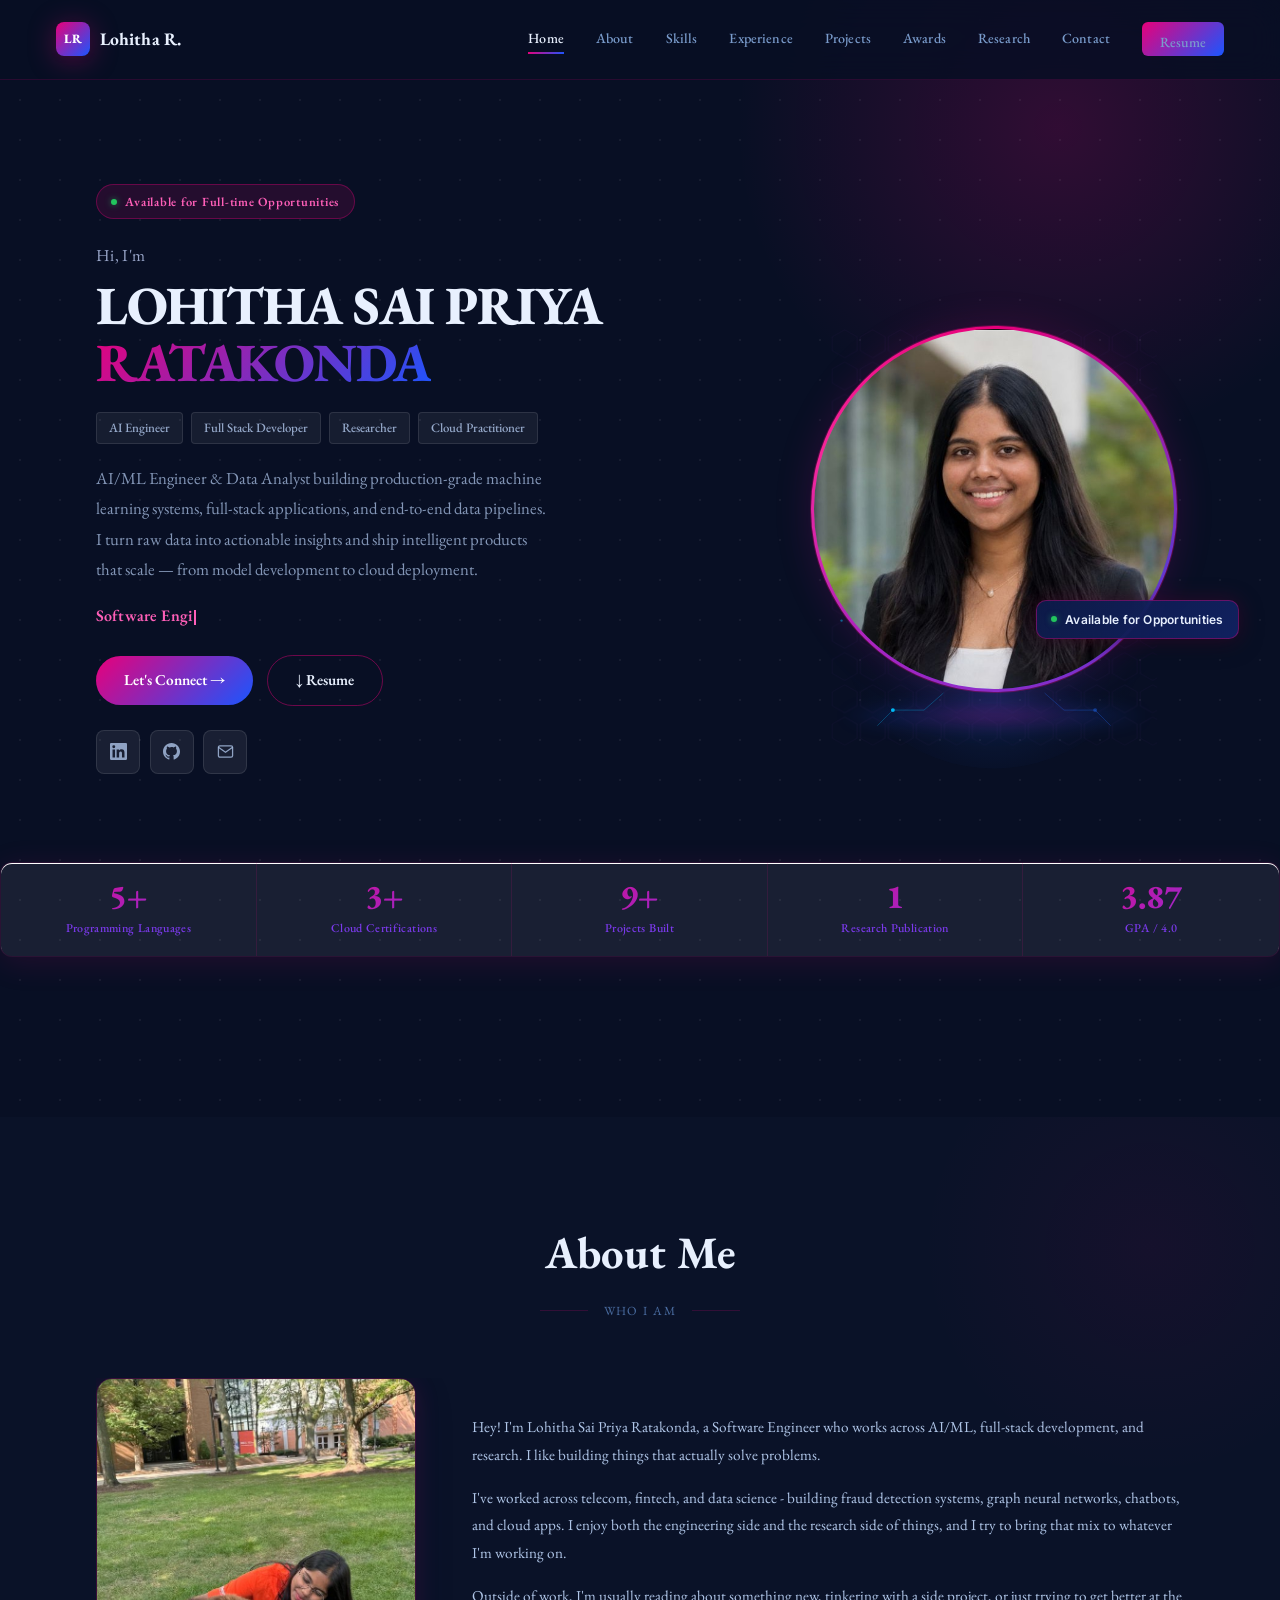
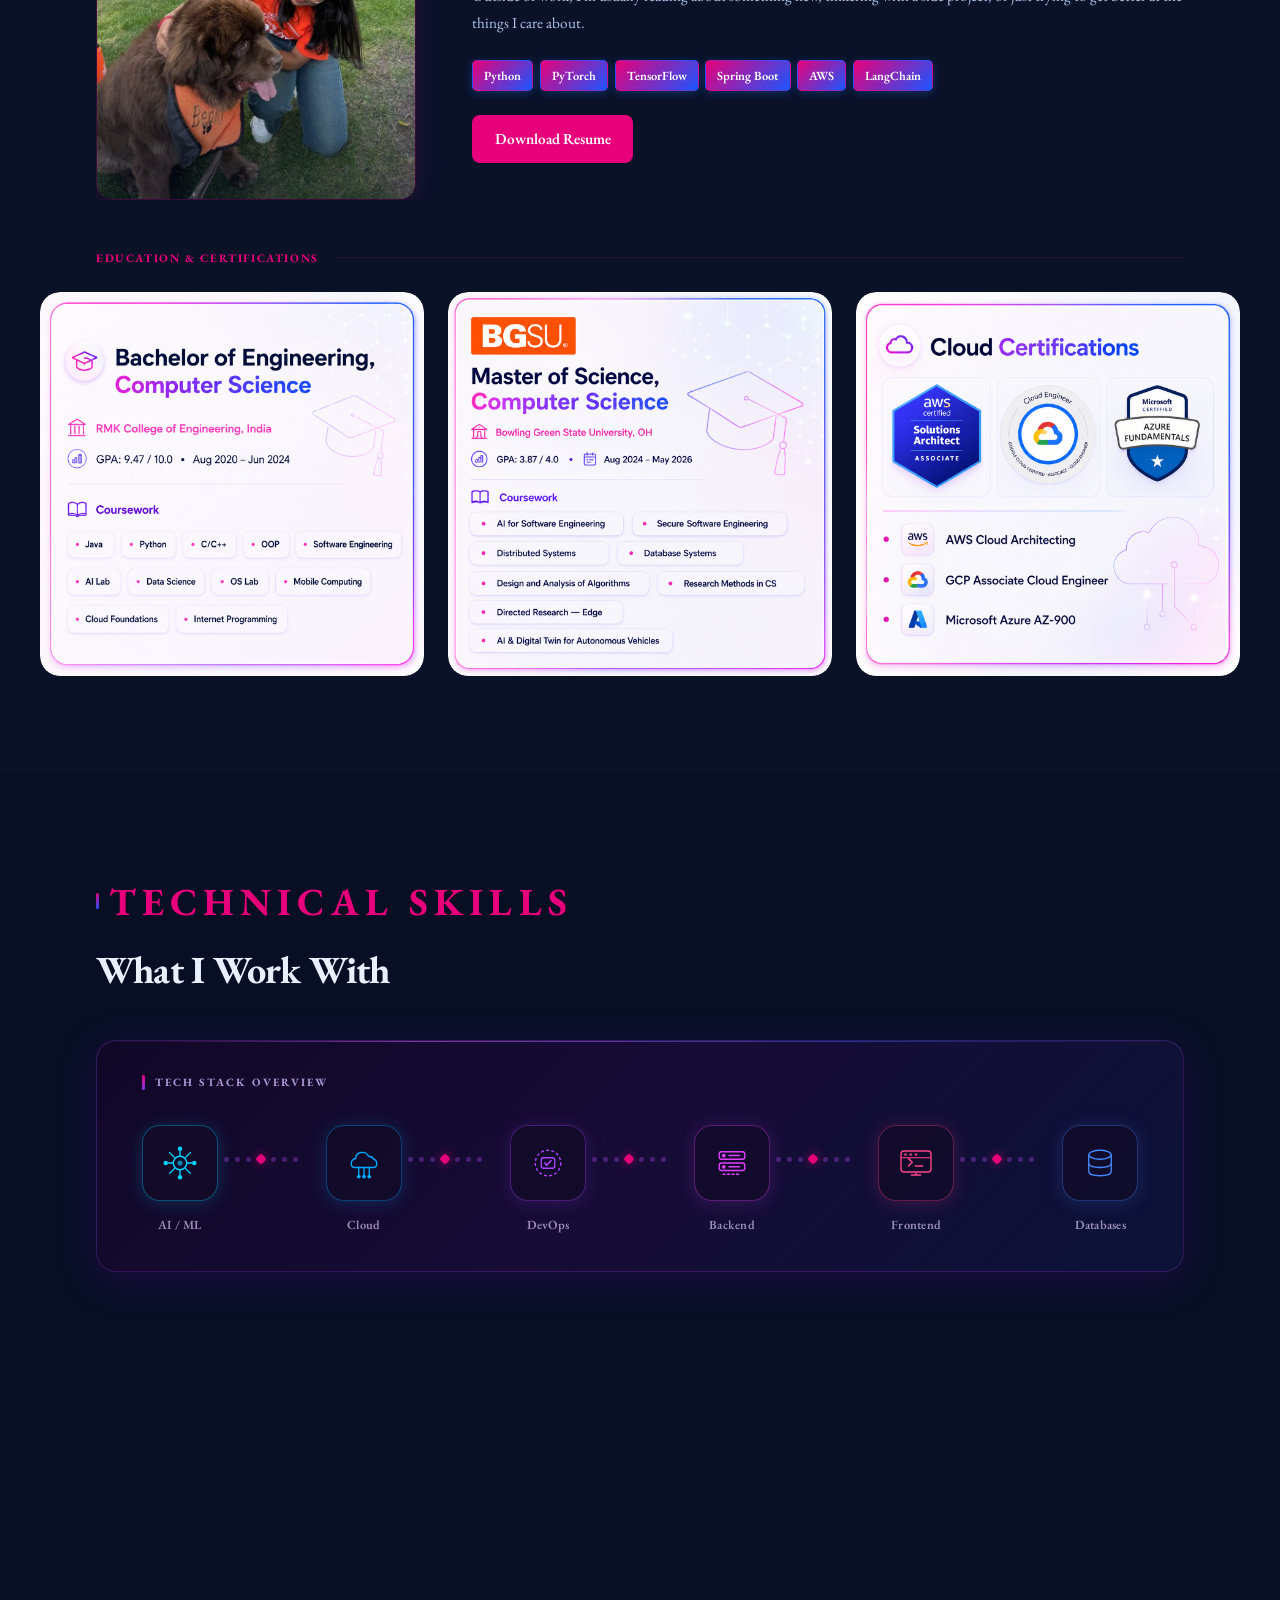
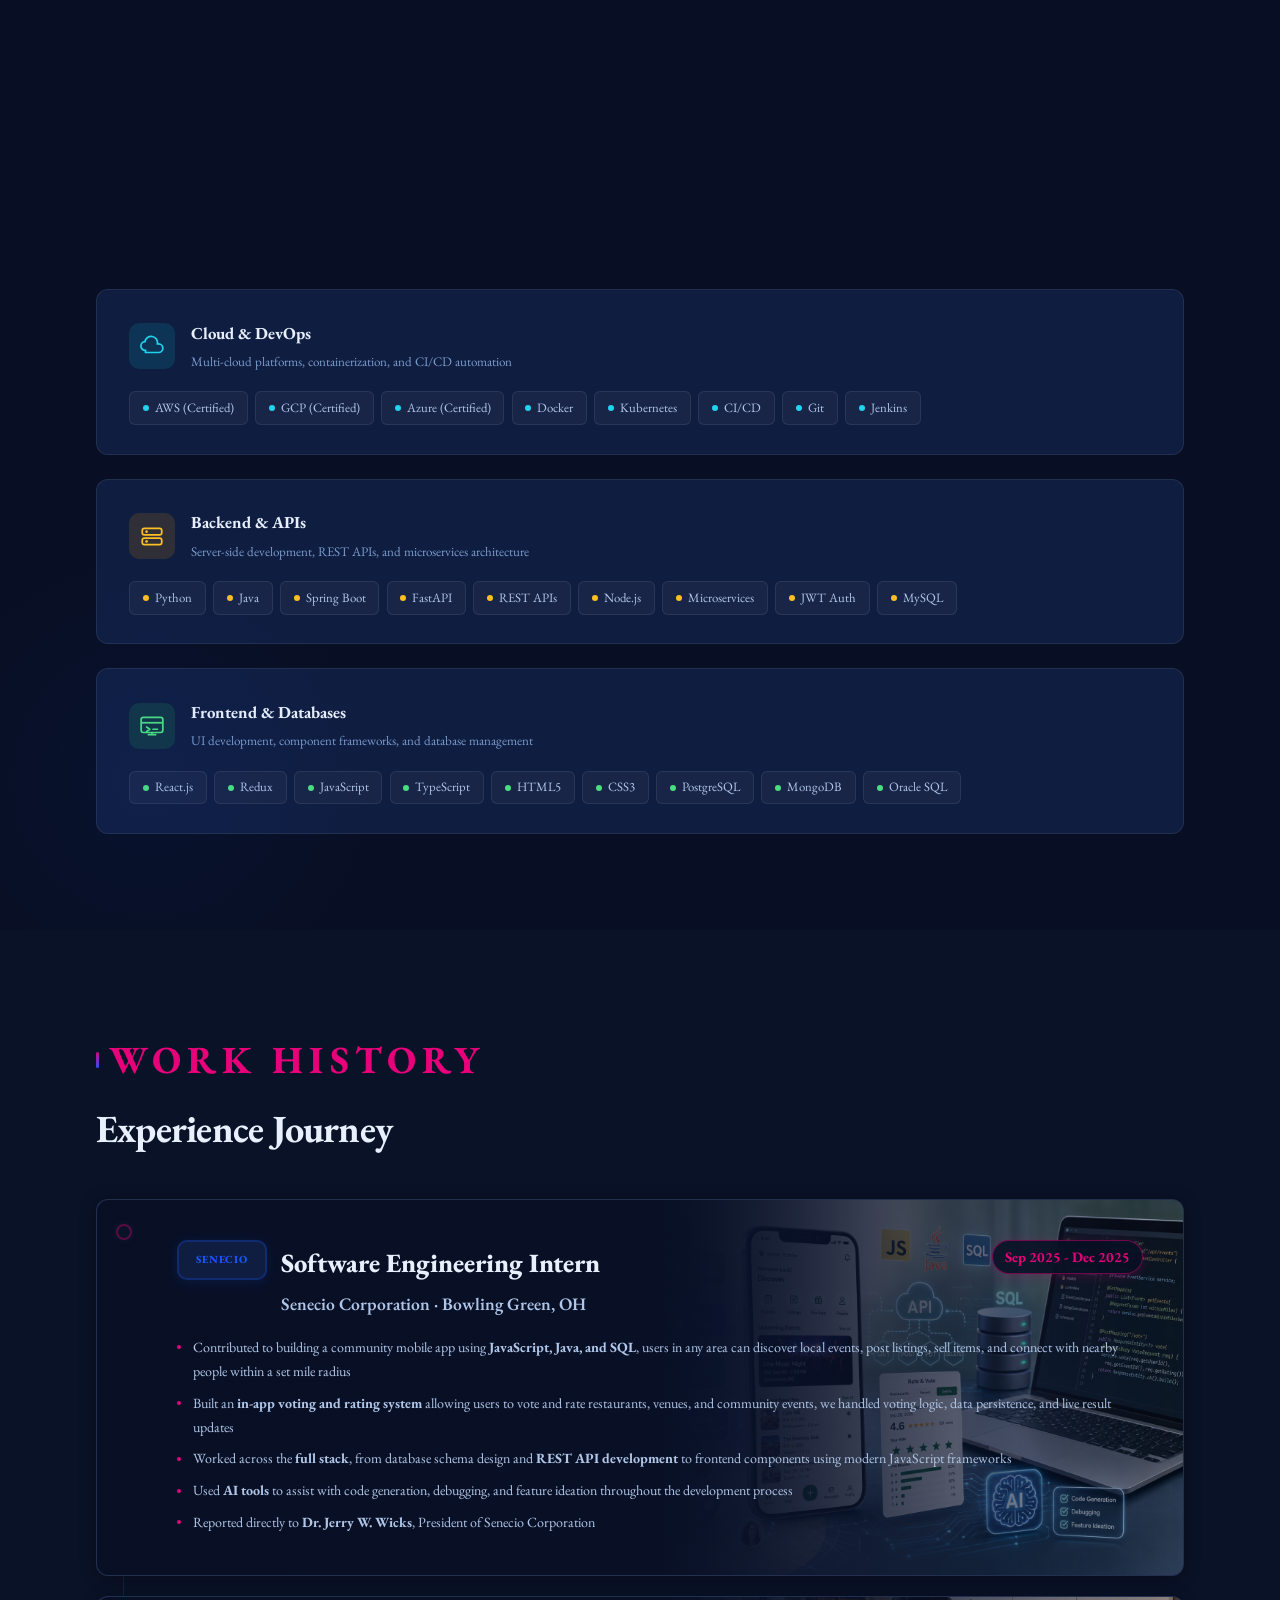
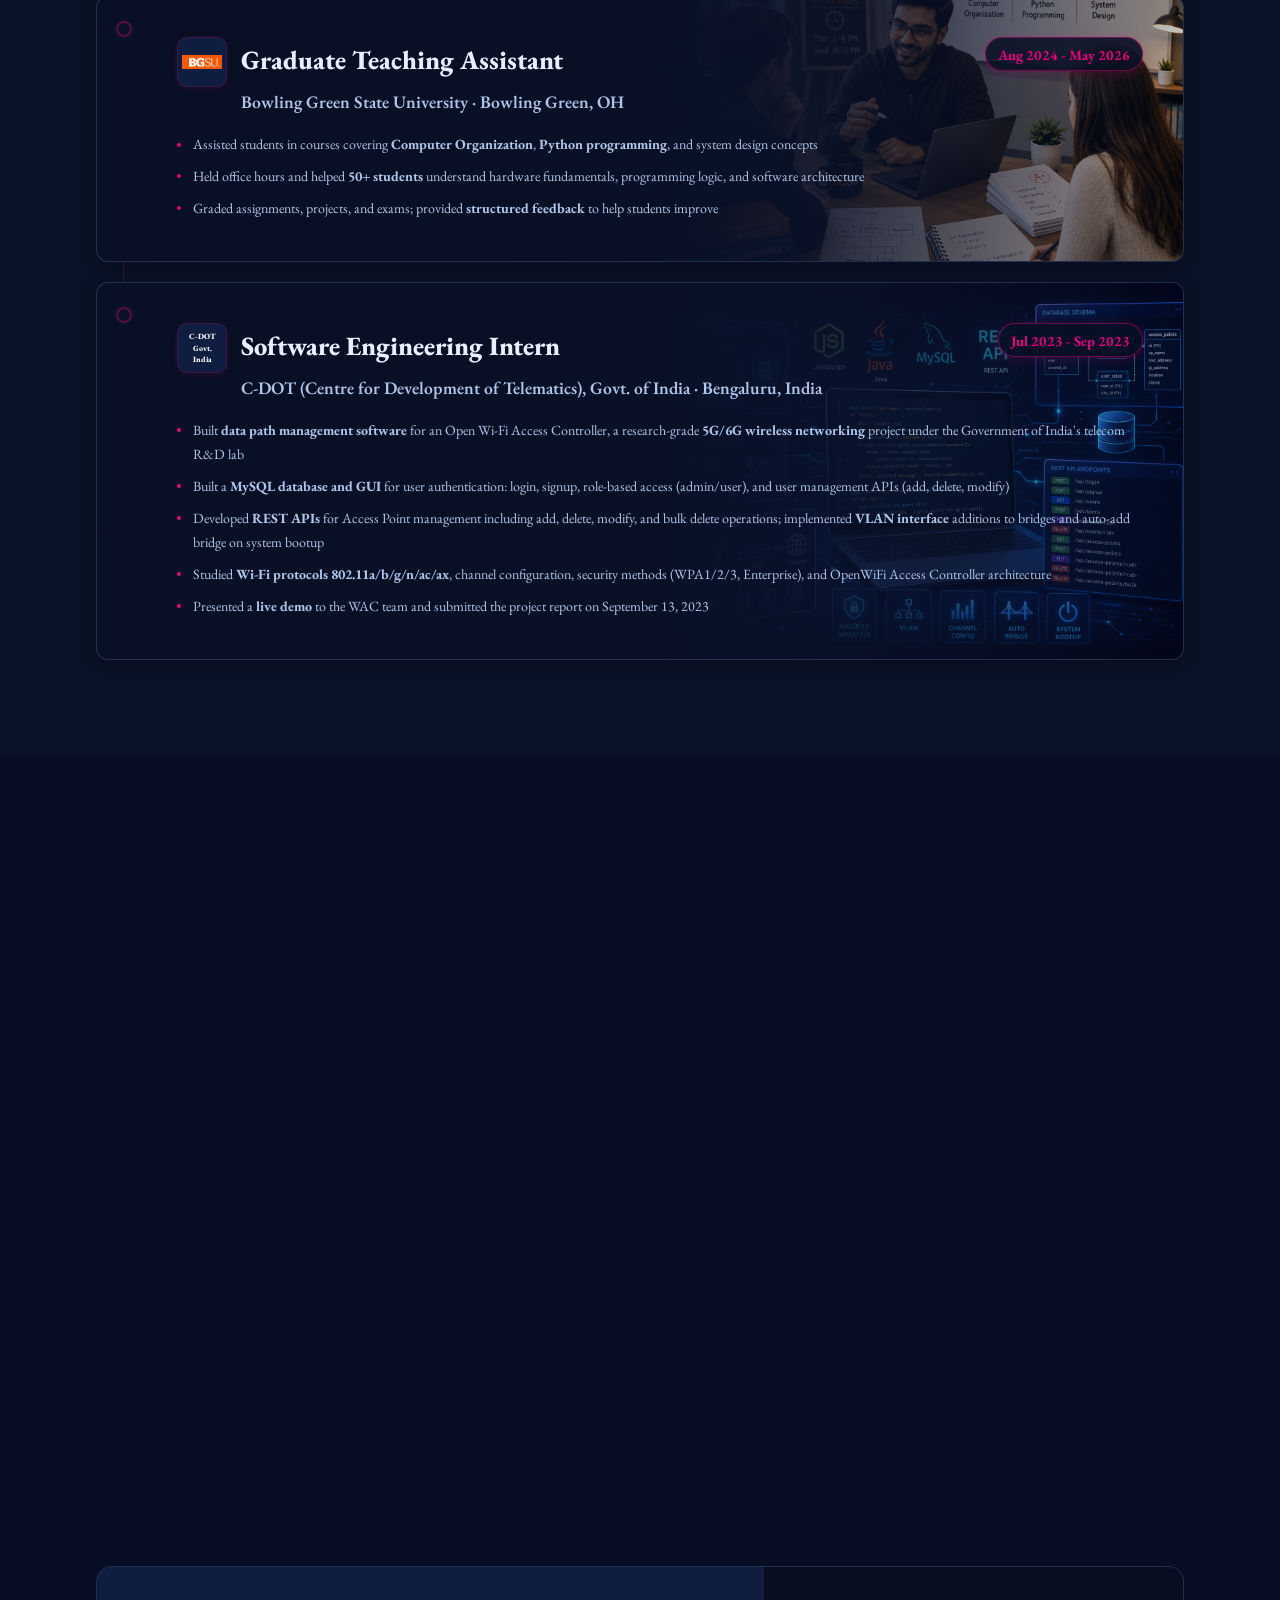
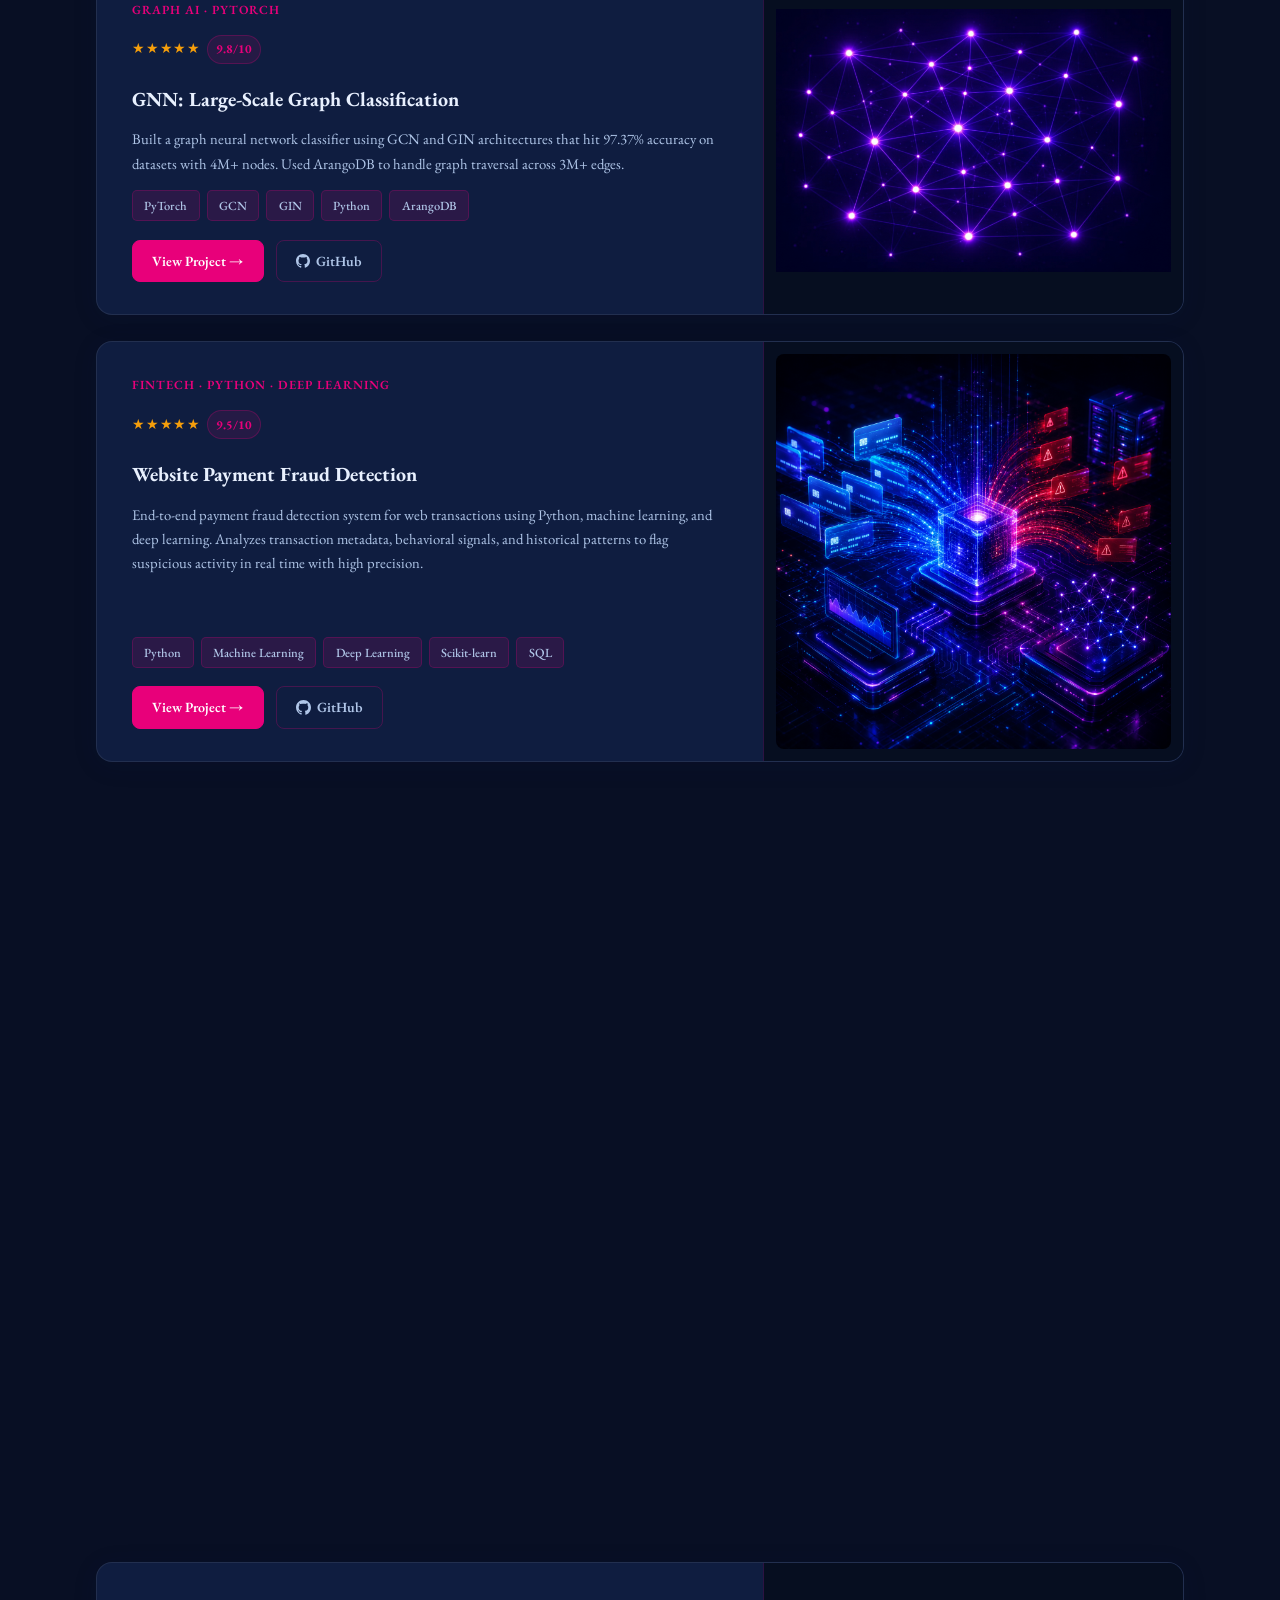
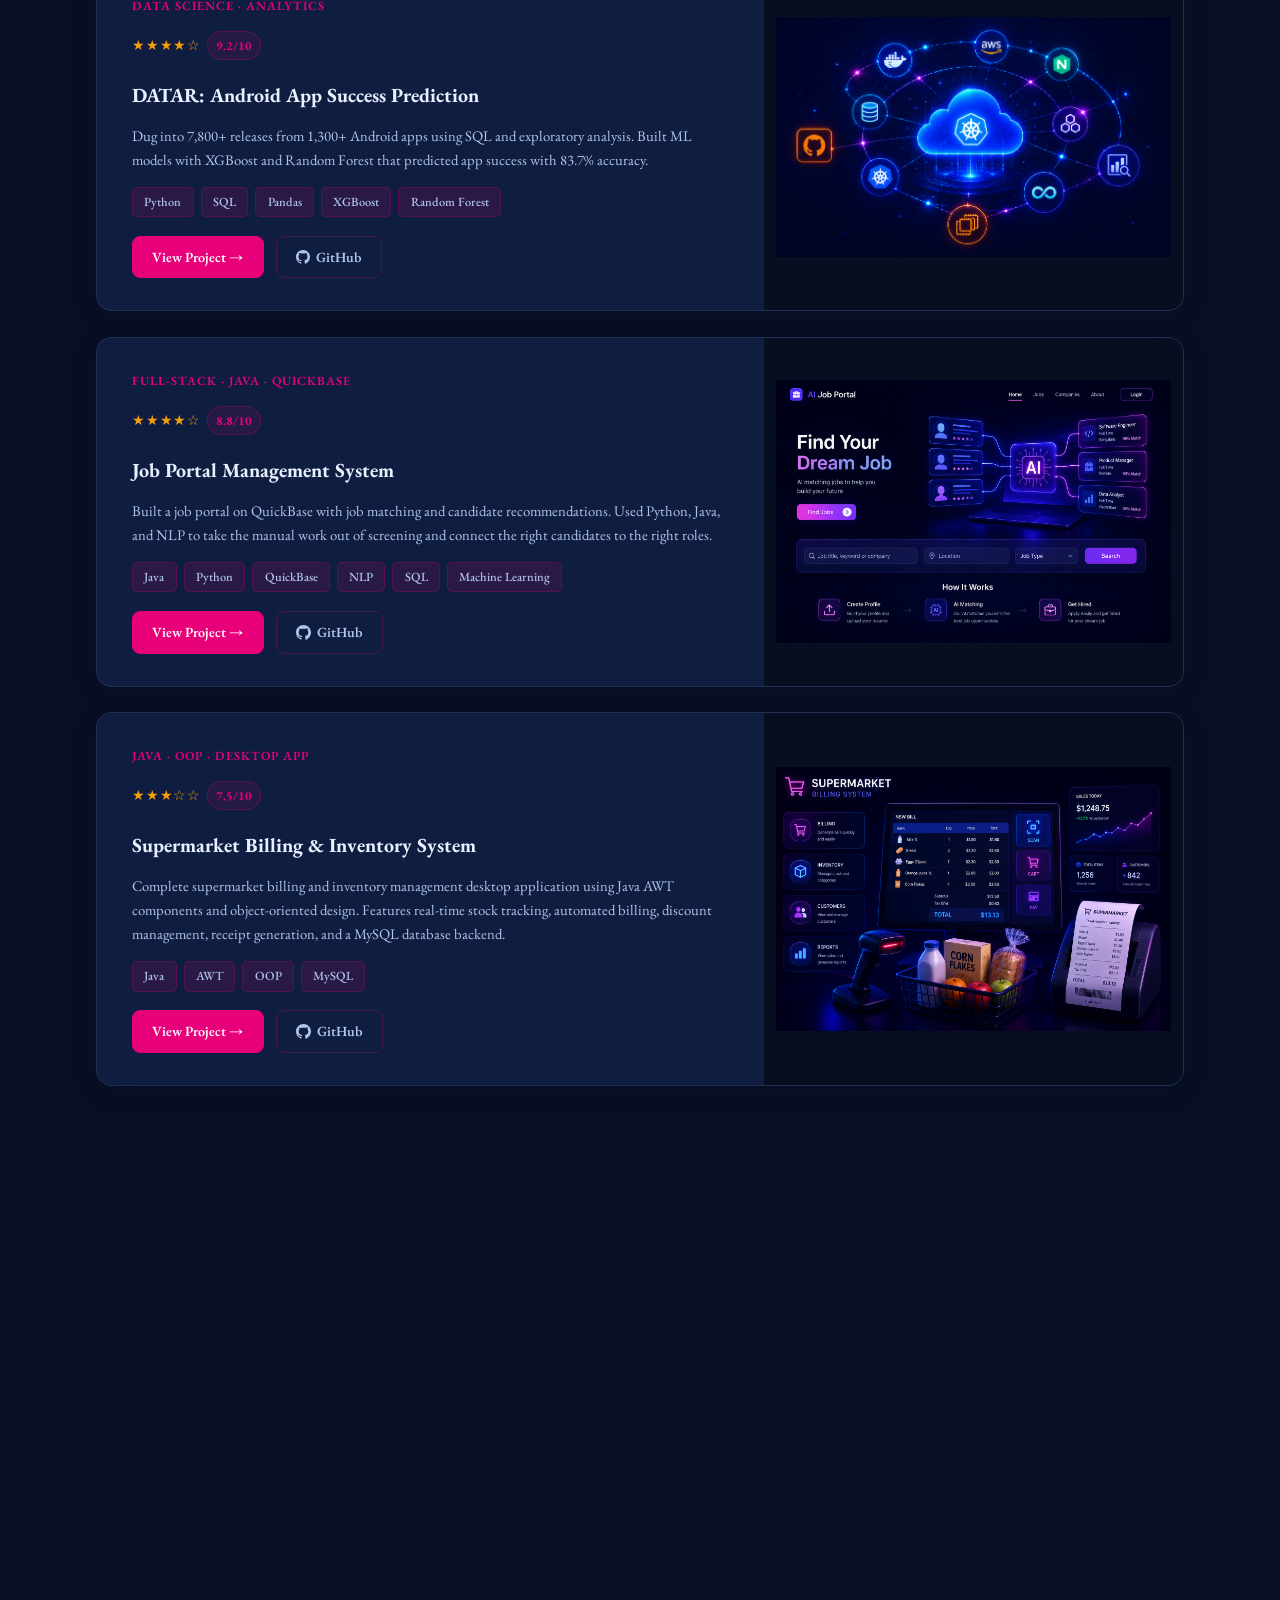
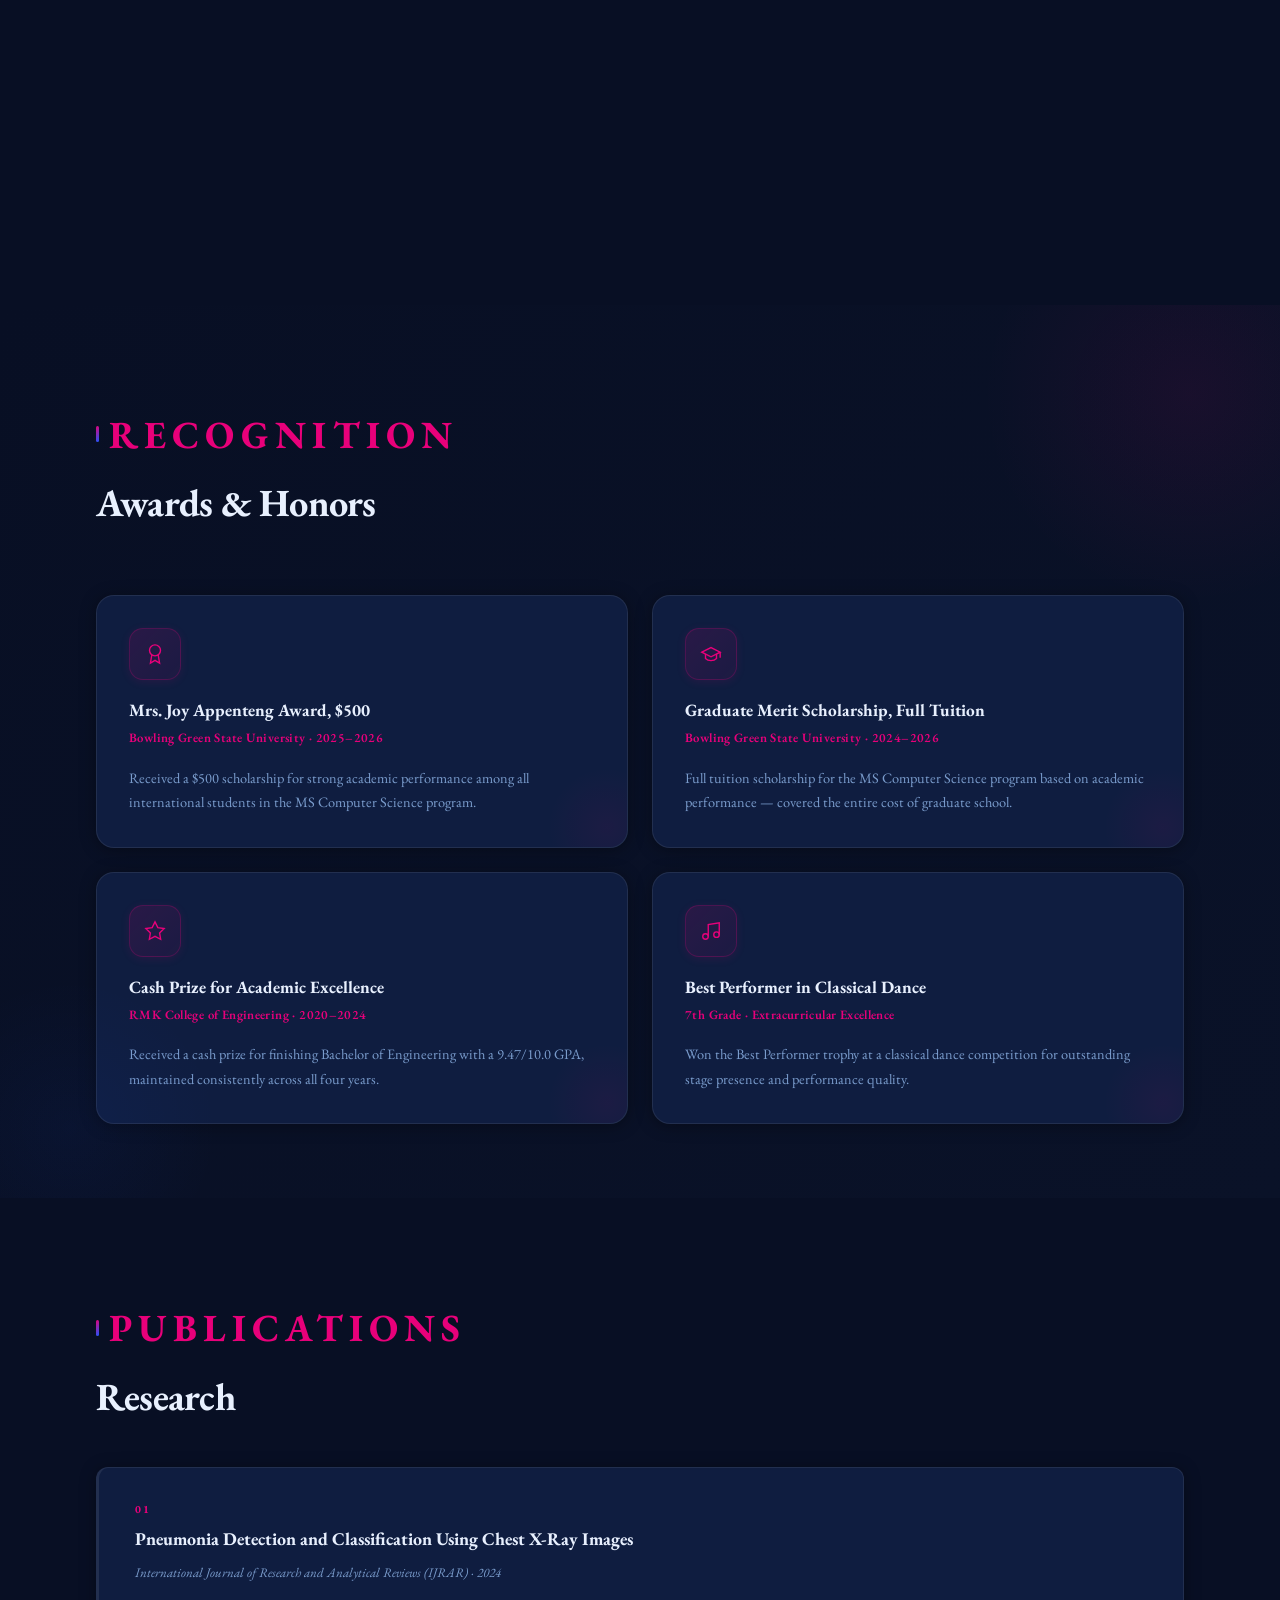
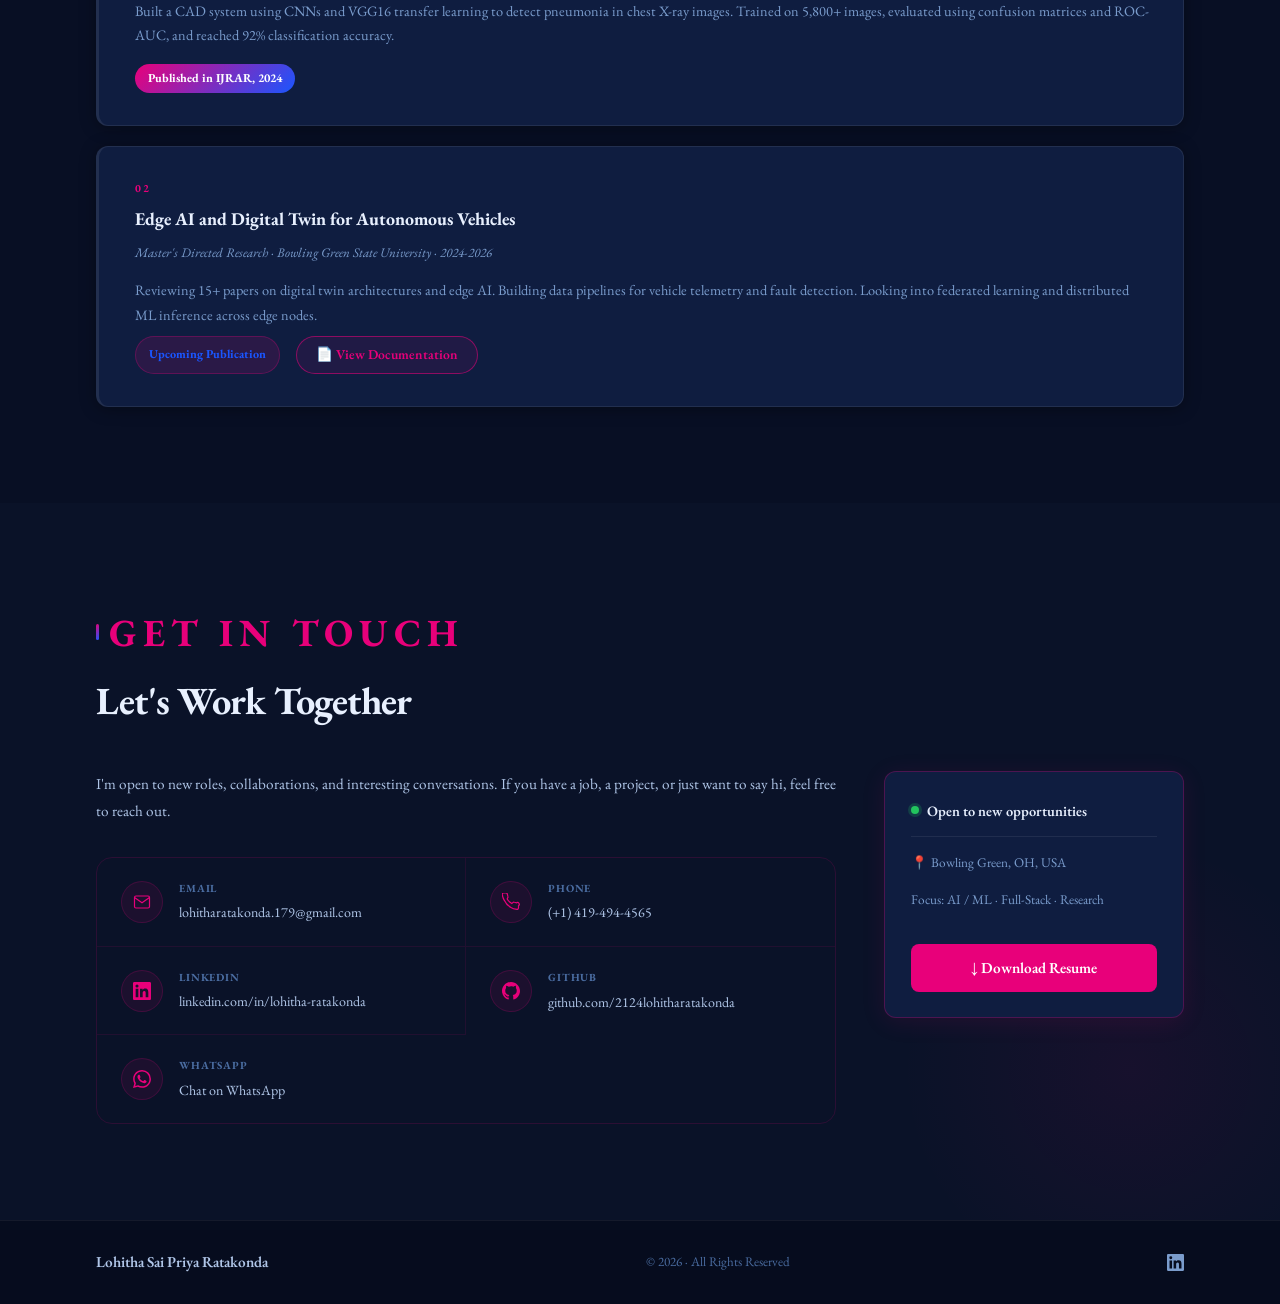
==== index.html @ 271d862c "Switch to Microsoft Office Online viewer for EDGE_AI.docx Google Docs Viewer failed to fetch the fil" ====
﻿<!DOCTYPE html>
<html lang="en">
<head>
  <meta charset="UTF-8">
  <meta name="viewport" content="width=device-width, initial-scale=1.0">
  <title>Lohitha Sai Priya Ratakonda, Software Engineer | AI &amp; ML</title>
  <meta name="description" content="Software Engineer specializing in AI, Machine Learning, and Full-Stack Development. Published Researcher. MS Computer Science at Bowling Green State University.">
  <link rel="preconnect" href="https://fonts.googleapis.com">
  <link rel="preconnect" href="https://fonts.gstatic.com" crossorigin>
  <link href="https://fonts.googleapis.com/css2?family=EB+Garamond:ital,wght@0,400;0,500;0,600;0,700;0,800;1,400;1,500&family=Inter:wght@300;400;500;600;700&display=swap" rel="stylesheet">
  <link rel="icon" type="image/svg+xml" href="images/favicon.svg">
  <link rel="stylesheet" href="css/style.css">
</head>
<body>

  <!-- SCROLL PROGRESS -->
  <div id="scroll-progress"></div>

  <!-- NAV -->
  <nav id="nav">
    <a href="#home" class="nav-logo">
      <span class="nav-logo-badge">LR</span>
      Lohitha R.
    </a>
    <div class="nav-links" id="navLinks">
      <a href="#home">Home</a>
      <a href="#about">About</a>
      <a href="#skills">Skills</a>
      <a href="#experience">Experience</a>
      <a href="#projects">Projects</a>
      <a href="#awards">Awards</a>
      <a href="#research">Research</a>
      <a href="#contact">Contact</a>
      <a href="images/Lohitha__Ratakonda__Resume.pdf" download class="nav-resume">Resume</a>
    </div>
    <button class="hamburger" id="hbg" aria-label="Toggle menu">
      <span></span><span></span><span></span>
    </button>
  </nav>

  <!-- MOBILE MENU -->
  <div class="mobile-menu" id="mob">
    <a href="#home">Home</a>
    <a href="#about">About</a>
    <a href="#skills">Skills</a>
    <a href="#experience">Experience</a>
    <a href="#projects">Projects</a>
    <a href="#awards">Awards</a>
    <a href="#research">Research</a>
    <a href="#contact">Contact</a>
    <a href="images/Lohitha__Ratakonda__Resume.pdf" download style="color:var(--cyan);font-weight:700;">↓ Resume</a>
  </div>

  <!-- HERO -->
  <section id="home">
    <div class="hero-particles" id="heroParticles"></div>

    <div class="hero-inner">

      <!-- LEFT — text content -->
      <div class="hero-left">

        <div class="hero-badge">
          <span class="hero-badge-dot"></span>
          Available for Full-time Opportunities
        </div>

        <p class="hero-greeting">Hi, I'm</p>

        <h1 class="hero-name">
          LOHITHA SAI PRIYA<br>
          <span>RATAKONDA</span>
        </h1>

        <div class="hero-role-tags">
          <span class="hero-role-tag">AI Engineer</span>
          <span class="hero-role-tag">Full Stack Developer</span>
          <span class="hero-role-tag">Researcher</span>
          <span class="hero-role-tag">Cloud Practitioner</span>
        </div>

        <p class="hero-bio">AI/ML Engineer &amp; Data Analyst building production-grade machine learning systems, full-stack applications, and end-to-end data pipelines. I turn raw data into actionable insights and ship intelligent products that scale — from model development to cloud deployment.</p>

        <p class="hero-role"></p>

        <div class="hero-cta">
          <a href="#contact" class="btn-pill-solid">Let's Connect →</a>
          <a href="images/Lohitha__Ratakonda__Resume.pdf" download class="btn-pill-outline">↓  Resume</a>
        </div>

        <div class="hero-social">
          <a href="https://www.linkedin.com/in/lohitha-ratakonda" target="_blank" rel="noopener" class="hero-social-link" aria-label="LinkedIn">
            <svg width="17" height="17" viewBox="0 0 24 24" fill="currentColor"><path d="M20.447 20.452h-3.554v-5.569c0-1.328-.027-3.037-1.852-3.037-1.853 0-2.136 1.445-2.136 2.939v5.667H9.351V9h3.414v1.561h.046c.477-.9 1.637-1.85 3.37-1.85 3.601 0 4.267 2.37 4.267 5.455v6.286zM5.337 7.433a2.062 2.062 0 01-2.063-2.065 2.064 2.064 0 112.063 2.065zm1.782 13.019H3.555V9h3.564v11.452zM22.225 0H1.771C.792 0 0 .774 0 1.729v20.542C0 23.227.792 24 1.771 24h20.451C23.2 24 24 23.227 24 22.271V1.729C24 .774 23.2 0 22.222 0h.003z"/></svg>
          </a>
          <a href="https://github.com/2124lohitharatakonda" target="_blank" rel="noopener" class="hero-social-link" aria-label="GitHub">
            <svg width="17" height="17" viewBox="0 0 24 24" fill="currentColor"><path d="M12 0C5.374 0 0 5.373 0 12c0 5.302 3.438 9.8 8.207 11.387.599.111.793-.261.793-.577v-2.234c-3.338.726-4.033-1.416-4.033-1.416-.546-1.387-1.333-1.756-1.333-1.756-1.089-.745.083-.729.083-.729 1.205.084 1.839 1.237 1.839 1.237 1.07 1.834 2.807 1.304 3.492.997.107-.775.418-1.305.762-1.604-2.665-.305-5.467-1.334-5.467-5.931 0-1.311.469-2.381 1.236-3.221-.124-.303-.535-1.524.117-3.176 0 0 1.008-.322 3.301 1.23A11.509 11.509 0 0112 5.803c1.02.005 2.047.138 3.006.404 2.291-1.552 3.297-1.23 3.297-1.23.653 1.653.242 2.874.118 3.176.77.84 1.235 1.911 1.235 3.221 0 4.609-2.807 5.624-5.479 5.921.43.372.823 1.102.823 2.222v3.293c0 .319.192.694.801.576C20.566 21.797 24 17.3 24 12c0-6.627-5.373-12-12-12z"/></svg>
          </a>
          <a href="mailto:lohitharatakonda.179@gmail.com" class="hero-social-link" aria-label="Email">
            <svg width="17" height="17" viewBox="0 0 24 24" fill="none" stroke="currentColor" stroke-width="1.8"><path d="M4 4h16c1.1 0 2 .9 2 2v12c0 1.1-.9 2-2 2H4c-1.1 0-2-.9-2-2V6c0-1.1.9-2 2-2z"/><polyline points="22,6 12,13 2,6"/></svg>
          </a>
        </div>

      </div><!-- /hero-left -->

      <!-- RIGHT — PNG pop-out from circle -->
      <div class="hero-right">
        <div class="hero-photo-ring">

          <!-- SVG background: hex grid + neural net + particles -->
          <svg class="hero-ai-canvas" viewBox="0 0 420 540" fill="none" xmlns="http://www.w3.org/2000/svg">
            <defs>
              <linearGradient id="lgrad" x1="0%" y1="0%" x2="100%" y2="0%">
                <stop offset="0%" stop-color="#1e6fff"/>
                <stop offset="100%" stop-color="#00c2ff"/>
              </linearGradient>
              <pattern id="hexbg" x="0" y="0" width="36" height="41.5" patternUnits="userSpaceOnUse">
                <polygon points="18,1 34,10 34,28 18,37 2,28 2,10" fill="none" stroke="rgba(200,80,255,0.08)" stroke-width="0.7"/>
              </pattern>
              <radialGradient id="cglow" cx="50%" cy="70%" r="50%">
                <stop offset="0%"   stop-color="rgba(30,111,255,0.22)"/>
                <stop offset="100%" stop-color="transparent"/>
              </radialGradient>
              <filter id="fg" x="-40%" y="-40%" width="180%" height="180%">
                <feGaussianBlur stdDeviation="3.5" result="b"/><feMerge><feMergeNode in="b"/><feMergeNode in="SourceGraphic"/></feMerge>
              </filter>
            </defs>
            <!-- Hex grid -->
            <rect width="420" height="540" fill="url(#hexbg)" opacity="0.9"/>
            <!-- Center radial glow behind circle -->
            <ellipse cx="210" cy="390" rx="195" ry="175" fill="url(#cglow)"/>
            <!-- Neural net — left -->
            <circle cx="22" cy="200" r="4.5" fill="none" stroke="#00c2ff" stroke-width="1.2" filter="url(#fg)"><animate attributeName="r" values="4.5;6.5;4.5" dur="3s" repeatCount="indefinite"/></circle>
            <circle cx="22" cy="255" r="4"   fill="none" stroke="#1e6fff" stroke-width="1"><animate attributeName="r" values="4;6;4" dur="2.7s" repeatCount="indefinite"/></circle>
            <circle cx="22" cy="310" r="4.5" fill="none" stroke="#7c3aed" stroke-width="1"><animate attributeName="r" values="4.5;6.5;4.5" dur="3.6s" repeatCount="indefinite"/></circle>
            <circle cx="62" cy="225" r="4"   fill="none" stroke="#00c2ff" stroke-width="1"><animate attributeName="r" values="4;6;4" dur="2.4s" repeatCount="indefinite"/></circle>
            <circle cx="62" cy="280" r="3.5" fill="none" stroke="#1e6fff" stroke-width="1"><animate attributeName="r" values="3.5;5.5;3.5" dur="3.1s" repeatCount="indefinite"/></circle>
            <circle cx="96" cy="250" r="5"   fill="rgba(0,194,255,0.12)" stroke="#00c2ff" stroke-width="1.2" filter="url(#fg)"><animate attributeName="r" values="5;7.5;5" dur="4s" repeatCount="indefinite"/></circle>
            <line x1="22" y1="200" x2="62" y2="225" stroke="rgba(0,194,255,0.32)"  stroke-width="0.8"/>
            <line x1="22" y1="255" x2="62" y2="225" stroke="rgba(30,111,255,0.32)" stroke-width="0.8"/>
            <line x1="22" y1="255" x2="62" y2="280" stroke="rgba(30,111,255,0.28)" stroke-width="0.7"/>
            <line x1="22" y1="310" x2="62" y2="280" stroke="rgba(124,58,237,0.32)" stroke-width="0.8"/>
            <line x1="62" y1="225" x2="96" y2="250" stroke="rgba(0,194,255,0.4)"   stroke-width="0.9"/>
            <line x1="62" y1="280" x2="96" y2="250" stroke="rgba(30,111,255,0.4)"  stroke-width="0.9"/>
            <!-- Data pulses -->
            <circle r="2.5" fill="#00c2ff" filter="url(#fg)"><animateMotion dur="2.1s" repeatCount="indefinite" path="M22,200 L62,225 L96,250"/></circle>
            <circle r="2"   fill="#7c3aed" filter="url(#fg)"><animateMotion dur="3s"   repeatCount="indefinite" path="M22,310 L62,280 L96,250"/></circle>
            <!-- Circuit traces — bottom -->
            <path d="M60,510 L80,490 L120,490 L145,468" stroke="rgba(0,194,255,0.4)"  stroke-width="0.9" fill="none"/>
            <path d="M360,510 L340,490 L300,490 L275,468" stroke="rgba(30,111,255,0.4)" stroke-width="0.9" fill="none"/>
            <circle cx="80"  cy="490" r="2.5" fill="#00c2ff"><animate attributeName="opacity" values="1;0.2;1" dur="2s"   repeatCount="indefinite"/></circle>
            <circle cx="340" cy="490" r="2.5" fill="#1e6fff"><animate attributeName="opacity" values="1;0.2;1" dur="2.4s" repeatCount="indefinite"/></circle>
            <!-- Floating particles -->
            <circle cx="130" cy="55"  r="2"   fill="#00c2ff" opacity="0.7"><animate attributeName="cy" values="55;42;55"    dur="4s"   repeatCount="indefinite"/></circle>
            <circle cx="370" cy="130" r="1.8" fill="#1e6fff" opacity="0.6"><animate attributeName="cy" values="130;118;130"  dur="3.5s" repeatCount="indefinite"/></circle>
            <circle cx="395" cy="290" r="2"   fill="#7c3aed" opacity="0.5"><animate attributeName="cy" values="290;276;290"  dur="5.2s" repeatCount="indefinite"/></circle>
            <circle cx="14"  cy="380" r="1.5" fill="#00c2ff" opacity="0.5"><animate attributeName="cy" values="380;366;380"  dur="4.8s" repeatCount="indefinite"/></circle>
          </svg>

          <!-- The glowing circle ring (person pops above this) -->
          <div class="hero-circle-ring"></div>

          <!-- Scanning line inside the circle -->

          <div class="hero-photo-inner">
            <img src="images/prof_11.jpeg"
                 alt="Lohitha Sai Priya Ratakonda"
                 onerror="this.src='images/photo3.jpeg'">
          </div>

          <!-- Available badge -->
          <div class="hero-avail-badge">
            <span class="hero-badge-dot"></span>
            Available for Opportunities
          </div>

        </div>
      </div><!-- /hero-right -->

    </div><!-- /hero-inner -->

    <!-- STATS STRIP -->
    <div class="hero-stats-strip">
      <div class="hero-stats-grid">
        <div class="hero-stat">
          <div class="hero-stat-num">5+</div>
          <div class="hero-stat-lbl">Programming Languages</div>
        </div>
        <div class="hero-stat">
          <div class="hero-stat-num">3+</div>
          <div class="hero-stat-lbl">Cloud Certifications</div>
        </div>
        <div class="hero-stat">
          <div class="hero-stat-num">9+</div>
          <div class="hero-stat-lbl">Projects Built</div>
        </div>
        <div class="hero-stat">
          <div class="hero-stat-num">1</div>
          <div class="hero-stat-lbl">Research Publication</div>
        </div>
        <div class="hero-stat">
          <div class="hero-stat-num">3.87</div>
          <div class="hero-stat-lbl">GPA / 4.0</div>
        </div>
      </div>
    </div>


  </section>


  <!-- ABOUT -->
  <section id="about">
    <div class="about-circle-tr"></div>
    <div class="about-circle-tr2"></div>
    <div class="inner">

      <div class="about-heading-wrap">
        <h2 class="about-heading-script reveal-up">About Me</h2>
        <div class="about-sub-line reveal-up">
          <span class="about-line"></span>
          Who I am
          <span class="about-line"></span>
        </div>
      </div>

      <div class="bio-row">
        <div class="bio-photo reveal-left">
          <img src="images/photo1.jpeg" alt="Lohitha Sai Priya Ratakonda" onerror="this.src='images/photo3.jpeg'">
        </div>
        <div class="bio-content reveal-right">
          <p class="bio-text">Hey! I'm Lohitha Sai Priya Ratakonda, a Software Engineer who works across AI/ML, full-stack development, and research. I like building things that actually solve problems.</p>
          <p class="bio-text" style="margin-top:1rem">I've worked across telecom, fintech, and data science - building fraud detection systems, graph neural networks, chatbots, and cloud apps. I enjoy both the engineering side and the research side of things, and I try to bring that mix to whatever I'm working on.</p>
          <p class="bio-text" style="margin-top:1rem">Outside of work, I'm usually reading about something new, tinkering with a side project, or just trying to get better at the things I care about.</p>
          <div class="bio-tags" style="margin-top:1.4rem">
            <span class="tag hi">Python</span>
            <span class="tag hi">PyTorch</span>
            <span class="tag hi">TensorFlow</span>
            <span class="tag hi">Spring Boot</span>
            <span class="tag hi">AWS</span>
            <span class="tag hi">LangChain</span>
          </div>
          <a href="images/Lohitha__Ratakonda__Resume.pdf" download class="btn btn-primary" style="margin-top:1.5rem;display:inline-flex">Download Resume</a>
        </div>
      </div>

      <div class="edu-section-label reveal-up">Education &amp; Certifications</div>

      <div class="cards-row" style="align-items:stretch;margin-left:-3.5rem;margin-right:-3.5rem;gap:1.5rem;">
        <div class="reveal" style="overflow:hidden;border-radius:20px;">
          <img src="images/EDU_3.png" alt="Cloud Certifications" style="width:100%;height:auto;display:block;border-radius:20px;transition:transform 0.4s cubic-bezier(0.25,0.46,0.45,0.94);cursor:zoom-in;" onmouseover="this.style.transform='scale(1.06)'" onmouseout="this.style.transform='scale(1)'">
        </div>
        <div class="reveal" style="overflow:hidden;border-radius:20px;">
          <img src="images/EDU_1.png" alt="Master of Science, Computer Science – Bowling Green State University" style="width:100%;height:auto;display:block;border-radius:20px;transition:transform 0.4s cubic-bezier(0.25,0.46,0.45,0.94);cursor:zoom-in;" onmouseover="this.style.transform='scale(1.06)'" onmouseout="this.style.transform='scale(1)'">
        </div>
        <div class="reveal" style="overflow:hidden;border-radius:20px;">
          <img src="images/EDU_2.png" alt="Bachelor of Engineering, Computer Science – RMK College" style="width:100%;height:auto;display:block;border-radius:20px;transition:transform 0.4s cubic-bezier(0.25,0.46,0.45,0.94);cursor:zoom-in;" onmouseover="this.style.transform='scale(1.06)'" onmouseout="this.style.transform='scale(1)'">
        </div>
      </div>
    </div>
  </section>


  <!-- SKILLS -->
  <section id="skills">
    <div class="inner skills-inner">
      <div class="s-header reveal">
        <div class="s-eyebrow">Technical Skills</div>
        <h2 class="s-title">What I Work With</h2>
      </div>
      <!-- TECH STACK OVERVIEW STRIP -->
      <div class="techstack-strip">
        <div class="techstack-inner">
          <div class="techstack-label">
            <span class="techstack-accent"></span>
            TECH STACK OVERVIEW
          </div>
          <div class="techstack-items">

            <!-- AI / ML -->
            <div class="tsi">
              <div class="tsi-icon tsi-c1">
                <svg viewBox="0 0 48 48" fill="none" xmlns="http://www.w3.org/2000/svg">
                  <circle cx="24" cy="24" r="9" stroke="currentColor" stroke-width="1.8"/>
                  <circle cx="24" cy="24" r="3.5" fill="currentColor" opacity="0.6"/>
                  <circle cx="24" cy="5"  r="3" fill="currentColor"/>
                  <circle cx="43" cy="24" r="3" fill="currentColor"/>
                  <circle cx="24" cy="43" r="3" fill="currentColor"/>
                  <circle cx="5"  cy="24" r="3" fill="currentColor"/>
                  <line x1="24" y1="8"  x2="24" y2="15" stroke="currentColor" stroke-width="1.8"/>
                  <line x1="40" y1="24" x2="33" y2="24" stroke="currentColor" stroke-width="1.8"/>
                  <line x1="24" y1="40" x2="24" y2="33" stroke="currentColor" stroke-width="1.8"/>
                  <line x1="8"  y1="24" x2="15" y2="24" stroke="currentColor" stroke-width="1.8"/>
                  <path d="M10 10 L17 17" stroke="currentColor" stroke-width="1.5" stroke-linecap="round"/>
                  <path d="M38 10 L31 17" stroke="currentColor" stroke-width="1.5" stroke-linecap="round"/>
                  <path d="M38 38 L31 31" stroke="currentColor" stroke-width="1.5" stroke-linecap="round"/>
                  <path d="M10 38 L17 31" stroke="currentColor" stroke-width="1.5" stroke-linecap="round"/>
                </svg>
              </div>
              <div class="tsi-lbl">AI / ML</div>
            </div>

            <div class="tsi-connector">
              <span></span><span></span><span></span>
              <span class="tsi-diamond"></span>
              <span></span><span></span><span></span>
            </div>

            <!-- Cloud -->
            <div class="tsi">
              <div class="tsi-icon tsi-c2">
                <svg viewBox="0 0 48 48" fill="none" xmlns="http://www.w3.org/2000/svg">
                  <path d="M12 30 Q7 30 7 25 Q7 19 13 18 Q13 11 20 10 Q27 9 30 15 Q35 15 37 19 Q41 20 41 25 Q41 30 36 30 Z" stroke="currentColor" stroke-width="1.8" stroke-linejoin="round"/>
                  <line x1="17" y1="30" x2="17" y2="40" stroke="currentColor" stroke-width="1.8" stroke-linecap="round"/>
                  <line x1="24" y1="30" x2="24" y2="40" stroke="currentColor" stroke-width="1.8" stroke-linecap="round"/>
                  <line x1="31" y1="30" x2="31" y2="40" stroke="currentColor" stroke-width="1.8" stroke-linecap="round"/>
                  <circle cx="17" cy="42" r="2.5" fill="currentColor"/>
                  <circle cx="24" cy="42" r="2.5" fill="currentColor"/>
                  <circle cx="31" cy="42" r="2.5" fill="currentColor"/>
                </svg>
              </div>
              <div class="tsi-lbl">Cloud</div>
            </div>

            <div class="tsi-connector">
              <span></span><span></span><span></span>
              <span class="tsi-diamond"></span>
              <span></span><span></span><span></span>
            </div>

            <!-- DevOps -->
            <div class="tsi">
              <div class="tsi-icon tsi-c3">
                <svg viewBox="0 0 48 48" fill="none" xmlns="http://www.w3.org/2000/svg">
                  <circle cx="24" cy="24" r="17" stroke="currentColor" stroke-width="1.8" stroke-dasharray="4 3"/>
                  <rect x="15" y="17" width="18" height="14" rx="3" stroke="currentColor" stroke-width="1.8"/>
                  <path d="M20 24 L22 27 L28 21" stroke="currentColor" stroke-width="2.2" stroke-linecap="round" stroke-linejoin="round"/>
                </svg>
              </div>
              <div class="tsi-lbl">DevOps</div>
            </div>

            <div class="tsi-connector">
              <span></span><span></span><span></span>
              <span class="tsi-diamond"></span>
              <span></span><span></span><span></span>
            </div>

            <!-- Backend -->
            <div class="tsi">
              <div class="tsi-icon tsi-c4">
                <svg viewBox="0 0 48 48" fill="none" xmlns="http://www.w3.org/2000/svg">
                  <rect x="7"  y="9"  width="34" height="10" rx="3" stroke="currentColor" stroke-width="1.8"/>
                  <rect x="7"  y="24" width="34" height="10" rx="3" stroke="currentColor" stroke-width="1.8"/>
                  <circle cx="13" cy="14" r="2.5" fill="currentColor"/>
                  <circle cx="13" cy="29" r="2.5" fill="currentColor"/>
                  <line x1="20" y1="14" x2="34" y2="14" stroke="currentColor" stroke-width="1.8" stroke-linecap="round"/>
                  <line x1="20" y1="29" x2="34" y2="29" stroke="currentColor" stroke-width="1.8" stroke-linecap="round"/>
                  <line x1="12" y1="39" x2="36" y2="39" stroke="currentColor" stroke-width="1.8" stroke-linecap="round" stroke-dasharray="3 3"/>
                </svg>
              </div>
              <div class="tsi-lbl">Backend</div>
            </div>

            <div class="tsi-connector">
              <span></span><span></span><span></span>
              <span class="tsi-diamond"></span>
              <span></span><span></span><span></span>
            </div>

            <!-- Frontend -->
            <div class="tsi">
              <div class="tsi-icon tsi-c5">
                <svg viewBox="0 0 48 48" fill="none" xmlns="http://www.w3.org/2000/svg">
                  <rect x="4" y="8" width="40" height="28" rx="4" stroke="currentColor" stroke-width="1.8"/>
                  <line x1="4" y1="17" x2="44" y2="17" stroke="currentColor" stroke-width="1.4"/>
                  <circle cx="10" cy="12.5" r="2" fill="currentColor" opacity="0.7"/>
                  <circle cx="17" cy="12.5" r="2" fill="currentColor" opacity="0.7"/>
                  <circle cx="24" cy="12.5" r="2" fill="currentColor" opacity="0.7"/>
                  <path d="M14 28 L19 23 L14 18" stroke="currentColor" stroke-width="2" stroke-linecap="round" stroke-linejoin="round"/>
                  <line x1="23" y1="28" x2="33" y2="28" stroke="currentColor" stroke-width="2" stroke-linecap="round"/>
                  <line x1="18" y1="40" x2="30" y2="40" stroke="currentColor" stroke-width="2.2" stroke-linecap="round"/>
                  <line x1="24" y1="36" x2="24" y2="40" stroke="currentColor" stroke-width="1.8"/>
                </svg>
              </div>
              <div class="tsi-lbl">Frontend</div>
            </div>

            <div class="tsi-connector">
              <span></span><span></span><span></span>
              <span class="tsi-diamond"></span>
              <span></span><span></span><span></span>
            </div>

            <!-- Databases -->
            <div class="tsi">
              <div class="tsi-icon tsi-c6">
                <svg viewBox="0 0 48 48" fill="none" xmlns="http://www.w3.org/2000/svg">
                  <ellipse cx="24" cy="13" rx="15" ry="6" stroke="currentColor" stroke-width="1.8"/>
                  <path d="M9 13 L9 35 Q9 41 24 41 Q39 41 39 35 L39 13" stroke="currentColor" stroke-width="1.8"/>
                  <path d="M9 24 Q9 30 24 30 Q39 30 39 24" stroke="currentColor" stroke-width="1.8"/>
                </svg>
              </div>
              <div class="tsi-lbl">Databases</div>
            </div>

          </div><!-- /techstack-items -->
        </div><!-- /techstack-inner -->
      </div><!-- /techstack-strip -->

      <div class="expertise-list">

        <div class="expertise-item reveal">
          <div class="expertise-header">
            <div class="expertise-icon ei-1"><svg viewBox="0 0 24 24" fill="none" stroke="currentColor" stroke-width="1.6" width="26" height="26"><circle cx="12" cy="12" r="4"/><circle cx="12" cy="3" r="1.5" fill="currentColor" stroke="none"/><circle cx="21" cy="12" r="1.5" fill="currentColor" stroke="none"/><circle cx="12" cy="21" r="1.5" fill="currentColor" stroke="none"/><circle cx="3" cy="12" r="1.5" fill="currentColor" stroke="none"/><line x1="12" y1="4.5" x2="12" y2="8"/><line x1="19.5" y1="12" x2="16" y2="12"/><line x1="12" y1="19.5" x2="12" y2="16"/><line x1="4.5" y1="12" x2="8" y2="12"/></svg></div>
            <div class="expertise-meta">
              <div class="expertise-title">AI &amp; Machine Learning</div>
              <div class="expertise-desc">Core ML frameworks, deep learning architectures, and model development</div>
            </div>
          </div>
          <div class="expertise-tags"><span class="etag">PyTorch</span><span class="etag">TensorFlow</span><span class="etag">Scikit-learn</span><span class="etag">XGBoost</span><span class="etag">CNN</span><span class="etag">GNN</span><span class="etag">Transfer Learning</span><span class="etag">NLP</span><span class="etag">OpenCV</span><span class="etag">Deep Learning</span></div>
        </div>

        <div class="expertise-item reveal">
          <div class="expertise-header">
            <div class="expertise-icon ei-2"><svg viewBox="0 0 24 24" fill="none" stroke="currentColor" stroke-width="1.6" width="26" height="26"><path d="M13 2L4.5 13.5H12L11 22L19.5 10.5H12L13 2Z" stroke-linejoin="round"/></svg></div>
            <div class="expertise-meta">
              <div class="expertise-title">GenAI &amp; Agentic AI</div>
              <div class="expertise-desc">Large language models, RAG pipelines, vector search, and autonomous agents</div>
            </div>
          </div>
          <div class="expertise-tags"><span class="etag">LangChain</span><span class="etag">RAG</span><span class="etag">FAISS</span><span class="etag">Vector Databases</span><span class="etag">OpenAI API</span><span class="etag">Agentic Workflows</span><span class="etag">LLM Orchestration</span><span class="etag">Prompt Engineering</span></div>
        </div>

        <div class="expertise-item reveal">
          <div class="expertise-header">
            <div class="expertise-icon ei-3"><svg viewBox="0 0 24 24" fill="none" stroke="currentColor" stroke-width="1.6" width="26" height="26"><rect x="3" y="12" width="4" height="9" rx="1"/><rect x="10" y="7" width="4" height="14" rx="1"/><rect x="17" y="3" width="4" height="18" rx="1"/><line x1="3" y1="21" x2="21" y2="21"/></svg></div>
            <div class="expertise-meta">
              <div class="expertise-title">Data Analytics &amp; Engineering</div>
              <div class="expertise-desc">End-to-end data pipelines, visualization, and statistical analysis</div>
            </div>
          </div>
          <div class="expertise-tags"><span class="etag">Python (Pandas, NumPy)</span><span class="etag">SQL</span><span class="etag">R</span><span class="etag">Power BI</span><span class="etag">Tableau</span><span class="etag">ETL Pipelines</span><span class="etag">Statistical Analysis</span><span class="etag">Data Modeling</span><span class="etag">A/B Testing</span></div>
        </div>

        <div class="expertise-item reveal">
          <div class="expertise-header">
            <div class="expertise-icon ei-4"><svg viewBox="0 0 24 24" fill="none" stroke="currentColor" stroke-width="1.6" width="26" height="26"><path d="M6 16a4 4 0 01-.5-8A5 5 0 0117 10h1a4 4 0 010 8H6Z"/></svg></div>
            <div class="expertise-meta">
              <div class="expertise-title">Cloud &amp; DevOps</div>
              <div class="expertise-desc">Multi-cloud platforms, containerization, and CI/CD automation</div>
            </div>
          </div>
          <div class="expertise-tags"><span class="etag">AWS (Certified)</span><span class="etag">GCP (Certified)</span><span class="etag">Azure (Certified)</span><span class="etag">Docker</span><span class="etag">Kubernetes</span><span class="etag">CI/CD</span><span class="etag">Git</span><span class="etag">Jenkins</span></div>
        </div>

        <div class="expertise-item reveal">
          <div class="expertise-header">
            <div class="expertise-icon ei-5"><svg viewBox="0 0 24 24" fill="none" stroke="currentColor" stroke-width="1.6" width="26" height="26"><rect x="3" y="5" width="18" height="6" rx="2"/><rect x="3" y="14" width="18" height="6" rx="2"/><circle cx="7" cy="8" r="1.2" fill="currentColor" stroke="none"/><circle cx="7" cy="17" r="1.2" fill="currentColor" stroke="none"/></svg></div>
            <div class="expertise-meta">
              <div class="expertise-title">Backend &amp; APIs</div>
              <div class="expertise-desc">Server-side development, REST APIs, and microservices architecture</div>
            </div>
          </div>
          <div class="expertise-tags"><span class="etag">Python</span><span class="etag">Java</span><span class="etag">Spring Boot</span><span class="etag">FastAPI</span><span class="etag">REST APIs</span><span class="etag">Node.js</span><span class="etag">Microservices</span><span class="etag">JWT Auth</span><span class="etag">MySQL</span></div>
        </div>

        <div class="expertise-item reveal">
          <div class="expertise-header">
            <div class="expertise-icon ei-6"><svg viewBox="0 0 24 24" fill="none" stroke="currentColor" stroke-width="1.6" width="26" height="26"><rect x="2" y="4" width="20" height="14" rx="2"/><line x1="2" y1="9" x2="22" y2="9"/><line x1="8" y1="20" x2="16" y2="20"/><line x1="12" y1="18" x2="12" y2="20"/><path d="M7 13l3 2-3 2" stroke-linecap="round" stroke-linejoin="round"/><line x1="13" y1="15" x2="17" y2="15" stroke-linecap="round"/></svg></div>
            <div class="expertise-meta">
              <div class="expertise-title">Frontend &amp; Databases</div>
              <div class="expertise-desc">UI development, component frameworks, and database management</div>
            </div>
          </div>
          <div class="expertise-tags"><span class="etag">React.js</span><span class="etag">Redux</span><span class="etag">JavaScript</span><span class="etag">TypeScript</span><span class="etag">HTML5</span><span class="etag">CSS3</span><span class="etag">PostgreSQL</span><span class="etag">MongoDB</span><span class="etag">Oracle SQL</span></div>
        </div>

      </div>
    </div>
  </section>


  <!-- EXPERIENCE -->
  <section id="experience">
    <div class="inner">
      <div class="s-header reveal">
        <div class="s-eyebrow">Work History</div>
        <h2 class="s-title">Experience Journey</h2>
      </div>

      <div class="exp-list">

        <div class="card exp-card reveal" style="position:relative;overflow:hidden;padding:2.5rem 2.5rem 2.5rem 5rem;min-height:260px;">
          <!-- background image pinned to right half only -->
          <img src="images/EXP_1.png" alt="" aria-hidden="true" loading="lazy" style="position:absolute;right:0;top:0;width:48%;height:100%;object-fit:cover;object-position:center;opacity:0.75;pointer-events:none;mask-image:linear-gradient(to left, rgba(0,0,0,1) 0%, rgba(0,0,0,0.6) 60%, rgba(0,0,0,0) 100%);-webkit-mask-image:linear-gradient(to left, rgba(0,0,0,1) 0%, rgba(0,0,0,0.6) 60%, rgba(0,0,0,0) 100%);border-radius:0;z-index:0;">
          <!-- strong glass only on left text area -->
          <div style="position:absolute;inset:0;background:linear-gradient(to right, rgba(8,15,36,0.97) 0%, rgba(8,15,36,0.90) 55%, rgba(8,15,36,0.10) 100%);z-index:1;border-radius:inherit;pointer-events:none;"></div>
          <!-- content -->
          <div class="exp-head" style="position:relative;z-index:2;">
            <div class="exp-head-left">
              <div class="exp-logo-wrap exp-logo--senecio">
                SENECIO
              </div>
              <div>
                <div class="exp-role" style="font-size:1.65rem;font-weight:800;color:#e8f0fe;">Software Engineering Intern</div>
                <div class="exp-co" style="font-size:1.1rem;font-weight:600;color:#b0c6e8;">Senecio Corporation  ·  Bowling Green, OH</div>
              </div>
            </div>
            <div class="exp-date" style="font-size:0.9rem;font-weight:700;background:rgba(8,15,36,0.85);backdrop-filter:blur(10px);-webkit-backdrop-filter:blur(10px);border:1px solid rgba(232,0,122,0.45);box-shadow:0 2px 12px rgba(232,0,122,0.20);color:#e8007a;">Sep 2025 - Dec 2025</div>
          </div>
          <ul class="exp-bullets" style="position:relative;z-index:2;font-size:1.05rem;line-height:1.85;color:#b0c6e8;">
            <li>Contributed to building a community mobile app using <strong>JavaScript, Java, and SQL</strong>, users in any area can discover local events, post listings, sell items, and connect with nearby people within a set mile radius</li>
            <li>Built an <strong>in-app voting and rating system</strong> allowing users to vote and rate restaurants, venues, and community events, we handled voting logic, data persistence, and live result updates</li>
            <li>Worked across the <strong>full stack</strong>, from database schema design and <strong>REST API development</strong> to frontend components using modern JavaScript frameworks</li>
            <li>Used <strong>AI tools</strong> to assist with code generation, debugging, and feature ideation throughout the development process</li>
            <li>Reported directly to <strong>Dr. Jerry W. Wicks</strong>, President of Senecio Corporation</li>
          </ul>
        </div>

        <div class="card exp-card reveal" style="position:relative;overflow:hidden;padding:2.5rem 2.5rem 2.5rem 5rem;min-height:260px;">
          <!-- background image pinned to right half only -->
          <img src="images/EXP_2.png" alt="" aria-hidden="true" loading="lazy" style="position:absolute;right:0;top:0;width:48%;height:100%;object-fit:cover;object-position:center;opacity:0.75;pointer-events:none;mask-image:linear-gradient(to left, rgba(0,0,0,1) 0%, rgba(0,0,0,0.6) 60%, rgba(0,0,0,0) 100%);-webkit-mask-image:linear-gradient(to left, rgba(0,0,0,1) 0%, rgba(0,0,0,0.6) 60%, rgba(0,0,0,0) 100%);border-radius:0;z-index:0;">
          <!-- strong glass fade on left text area -->
          <div style="position:absolute;inset:0;background:linear-gradient(to right, rgba(8,15,36,0.97) 0%, rgba(8,15,36,0.90) 55%, rgba(8,15,36,0.10) 100%);z-index:1;border-radius:inherit;pointer-events:none;"></div>
          <!-- content -->
          <div class="exp-head" style="position:relative;z-index:2;">
            <div class="exp-head-left">
              <div class="exp-logo-wrap">
                <img src="images/BGSU_img.png" alt="BGSU">
              </div>
              <div>
                <div class="exp-role" style="font-size:1.65rem;font-weight:800;color:#e8f0fe;">Graduate Teaching Assistant</div>
                <div class="exp-co" style="font-size:1.1rem;font-weight:600;color:#b0c6e8;">Bowling Green State University  ·  Bowling Green, OH</div>
              </div>
            </div>
            <div class="exp-date" style="font-size:0.9rem;font-weight:700;background:rgba(8,15,36,0.85);backdrop-filter:blur(10px);-webkit-backdrop-filter:blur(10px);border:1px solid rgba(232,0,122,0.45);box-shadow:0 2px 12px rgba(232,0,122,0.20);color:#e8007a;">Aug 2024 - May 2026</div>
          </div>
          <ul class="exp-bullets" style="position:relative;z-index:2;font-size:1.05rem;line-height:1.85;color:#b0c6e8;">
            <li>Assisted students in courses covering <strong>Computer Organization</strong>, <strong>Python programming</strong>, and system design concepts</li>
            <li>Held office hours and helped <strong>50+ students</strong> understand hardware fundamentals, programming logic, and software architecture</li>
            <li>Graded assignments, projects, and exams; provided <strong>structured feedback</strong> to help students improve</li>
          </ul>
        </div>

        <div class="card exp-card reveal" style="position:relative;overflow:hidden;padding:2.5rem 2.5rem 2.5rem 5rem;min-height:260px;">
          <!-- background image pinned to right half only -->
          <img src="images/EXP_3.png" alt="" aria-hidden="true" loading="lazy" style="position:absolute;right:0;top:0;width:48%;height:100%;object-fit:cover;object-position:center;opacity:0.75;pointer-events:none;mask-image:linear-gradient(to left, rgba(0,0,0,1) 0%, rgba(0,0,0,0.6) 60%, rgba(0,0,0,0) 100%);-webkit-mask-image:linear-gradient(to left, rgba(0,0,0,1) 0%, rgba(0,0,0,0.6) 60%, rgba(0,0,0,0) 100%);border-radius:0;z-index:0;">
          <!-- strong glass fade on left text area -->
          <div style="position:absolute;inset:0;background:linear-gradient(to right, rgba(8,15,36,0.97) 0%, rgba(8,15,36,0.90) 55%, rgba(8,15,36,0.10) 100%);z-index:1;border-radius:inherit;pointer-events:none;"></div>
          <!-- content -->
          <div class="exp-head" style="position:relative;z-index:2;">
            <div class="exp-head-left">
              <div class="exp-logo-wrap exp-logo--cdot">
                <span>C-DOT<br>Govt.<br>India</span>
              </div>
              <div>
                <div class="exp-role" style="font-size:1.65rem;font-weight:800;color:#e8f0fe;">Software Engineering Intern</div>
                <div class="exp-co" style="font-size:1.1rem;font-weight:600;color:#b0c6e8;">C-DOT (Centre for Development of Telematics), Govt. of India  ·  Bengaluru, India</div>
              </div>
            </div>
            <div class="exp-date" style="font-size:0.9rem;font-weight:700;background:rgba(8,15,36,0.85);backdrop-filter:blur(10px);-webkit-backdrop-filter:blur(10px);border:1px solid rgba(232,0,122,0.45);box-shadow:0 2px 12px rgba(232,0,122,0.20);color:#e8007a;">Jul 2023 - Sep 2023</div>
          </div>
          <ul class="exp-bullets" style="position:relative;z-index:2;font-size:1.05rem;line-height:1.85;color:#b0c6e8;">
            <li>Built <strong>data path management software</strong> for an Open Wi-Fi Access Controller, a research-grade <strong>5G/6G wireless networking</strong> project under the Government of India's telecom R&amp;D lab</li>
            <li>Built a <strong>MySQL database and GUI</strong> for user authentication: login, signup, role-based access (admin/user), and user management APIs (add, delete, modify)</li>
            <li>Developed <strong>REST APIs</strong> for Access Point management including add, delete, modify, and bulk delete operations; implemented <strong>VLAN interface</strong> additions to bridges and auto-add bridge on system bootup</li>
            <li>Studied <strong>Wi-Fi protocols 802.11a/b/g/n/ac/ax</strong>, channel configuration, security methods (WPA1/2/3, Enterprise), and OpenWiFi Access Controller architecture</li>
            <li>Presented a <strong>live demo</strong> to the WAC team and submitted the project report on September 13, 2023</li>
          </ul>
        </div>

      </div>
    </div>
  </section>



  <!-- PROJECTS -->
  <section id="projects">
    <div class="inner">
      <div class="s-header reveal">
        <div class="s-eyebrow">Featured Projects</div>
        <h2 class="s-title">What I've Built</h2>
      </div>

      <!-- Filter tabs -->
      <div class="proj-filters reveal">
        <button class="proj-filter active" data-filter="all">All</button>
        <button class="proj-filter" data-filter="ai-ml">AI / ML</button>
        <button class="proj-filter" data-filter="fullstack">Full Stack</button>
        <button class="proj-filter" data-filter="research">Research</button>
        <button class="proj-filter" data-filter="data">Data Science</button>
      </div>

      <div class="proj-list">

        <!-- Rank 1: Fraud Detection & Virtual Wallet -->
        <div class="pcard reveal" data-cat="ai-ml">
          <div class="pcard-left">
            <div class="pcard-cat">AI / ML  ·  Fintech</div>
                          <div class="pcard-rating"><span class="pcard-stars">★★★★★</span><span class="pcard-score">10/10</span></div>
              <h3 class="pcard-title">Fraud Detection System with Virtual Wallet</h3>
            <p class="pcard-desc">Built a virtual wallet that catches fraudulent transactions in real time using XGBoost and ensemble classifiers. It looks at spending patterns and flags anomalies across 100K+ transactions.</p>
            <div class="pcard-tags">
              <span class="tag">Python</span><span class="tag">XGBoost</span><span class="tag">FastAPI</span><span class="tag">PostgreSQL</span>
            </div>
            <div class="pcard-actions">
              <a href="https://2124lohitharatakonda.github.io/AI_Fraud_Detection_Preview/" target="_blank" rel="noopener" class="pcard-btn pcard-btn--primary">View Project  →</a>
              <a href="https://github.com/2124lohitharatakonda/AI-Powered-Fraud-Detection-Virtual-Wallet" target="_blank" rel="noopener" class="pcard-btn pcard-btn--ghost">
                <svg width="14" height="14" viewBox="0 0 24 24" fill="currentColor"><path d="M12 0C5.374 0 0 5.373 0 12c0 5.302 3.438 9.8 8.207 11.387.599.111.793-.261.793-.577v-2.234c-3.338.726-4.033-1.416-4.033-1.416-.546-1.387-1.333-1.756-1.333-1.756-1.089-.745.083-.729.083-.729 1.205.084 1.839 1.237 1.839 1.237 1.07 1.834 2.807 1.304 3.492.997.107-.775.418-1.305.762-1.604-2.665-.305-5.467-1.334-5.467-5.931 0-1.311.469-2.381 1.236-3.221-.124-.303-.535-1.524.117-3.176 0 0 1.008-.322 3.301 1.23A11.509 11.509 0 0112 5.803c1.02.005 2.047.138 3.006.404 2.291-1.552 3.297-1.23 3.297-1.23.653 1.653.242 2.874.118 3.176.77.84 1.235 1.911 1.235 3.221 0 4.609-2.807 5.624-5.479 5.921.43.372.823 1.102.823 2.222v3.293c0 .319.192.694.801.576C20.566 21.797 24 17.3 24 12c0-6.627-5.373-12-12-12z"/></svg>
                GitHub
              </a>
            </div>
          </div>
          <div class="pcard-right">
                      <div class="pcard-illus">
            <img src="images/project%26other/Fraud_Detection_System.png" alt="Project Image" style="width:100%;height:100%;object-fit:contain;display:block;">
          </div></div>
        </div>

        <!-- Card 2: GNN -->

        <!-- Rank 2: GNN Large-Scale Graph Classification -->
        <div class="pcard reveal" data-cat="ai-ml">
          <div class="pcard-left">
            <div class="pcard-cat">Graph AI  ·  PyTorch</div>
                          <div class="pcard-rating"><span class="pcard-stars">★★★★★</span><span class="pcard-score">9.8/10</span></div>
              <h3 class="pcard-title">GNN: Large-Scale Graph Classification</h3>
            <p class="pcard-desc">Built a graph neural network classifier using GCN and GIN architectures that hit 97.37% accuracy on datasets with 4M+ nodes. Used ArangoDB to handle graph traversal across 3M+ edges.</p>
            <div class="pcard-tags">
              <span class="tag">PyTorch</span><span class="tag">GCN</span><span class="tag">GIN</span><span class="tag">Python</span><span class="tag">ArangoDB</span>
            </div>
            <div class="pcard-actions">
              <a href="https://2124lohitharatakonda.github.io/GNN_Graph_Classification_Preview/" target="_blank" rel="noopener" class="pcard-btn pcard-btn--primary">View Project  →</a>
              <a href="https://github.com/harikan19/CS6010_Project3" target="_blank" rel="noopener" class="pcard-btn pcard-btn--ghost"><svg width="14" height="14" viewBox="0 0 24 24" fill="currentColor"><path d="M12 0C5.374 0 0 5.373 0 12c0 5.302 3.438 9.8 8.207 11.387.599.111.793-.261.793-.577v-2.234c-3.338.726-4.033-1.416-4.033-1.416-.546-1.387-1.333-1.756-1.333-1.756-1.089-.745.083-.729.083-.729 1.205.084 1.839 1.237 1.839 1.237 1.07 1.834 2.807 1.304 3.492.997.107-.775.418-1.305.762-1.604-2.665-.305-5.467-1.334-5.467-5.931 0-1.311.469-2.381 1.236-3.221-.124-.303-.535-1.524.117-3.176 0 0 1.008-.322 3.301 1.23A11.509 11.509 0 0112 5.803c1.02.005 2.047.138 3.006.404 2.291-1.552 3.297-1.23 3.297-1.23.653 1.653.242 2.874.118 3.176.77.84 1.235 1.911 1.235 3.221 0 4.609-2.807 5.624-5.479 5.921.43.372.823 1.102.823 2.222v3.293c0 .319.192.694.801.576C20.566 21.797 24 17.3 24 12c0-6.627-5.373-12-12-12z"/></svg> GitHub</a>
            </div>
          </div>
          <div class="pcard-right">
                      <div class="pcard-illus">
            <img src="images/project%26other/GNN_Large_Scale.png" alt="Project Image" style="width:100%;height:100%;object-fit:contain;display:block;">
          </div></div>
        </div>

        <!-- Card 3: Pneumonia Detection -->

        <!-- Rank 3: Website Payment Fraud Detection -->
        <div class="pcard reveal" data-cat="ai-ml data">
          <div class="pcard-left">
            <div class="pcard-cat">Fintech  ·  Python  ·  Deep Learning</div>
                          <div class="pcard-rating"><span class="pcard-stars">★★★★★</span><span class="pcard-score">9.5/10</span></div>
              <h3 class="pcard-title">Website Payment Fraud Detection</h3>
            <p class="pcard-desc">End-to-end payment fraud detection system for web transactions using Python, machine learning, and deep learning. Analyzes transaction metadata, behavioral signals, and historical patterns to flag suspicious activity in real time with high precision.</p>
            <div class="pcard-tags">
              <span class="tag">Python</span><span class="tag">Machine Learning</span><span class="tag">Deep Learning</span><span class="tag">Scikit-learn</span><span class="tag">SQL</span>
            </div>
            <div class="pcard-actions">
              <a href="https://2124lohitharatakonda.github.io/Website_Payment_Fraud_Preview/" target="_blank" rel="noopener" class="pcard-btn pcard-btn--primary">View Project  →</a>
              <a href="https://github.com/2124lohitharatakonda/Website-Payment-Fraud-Detection" target="_blank" rel="noopener" class="pcard-btn pcard-btn--ghost"><svg width="15" height="15" viewBox="0 0 24 24" fill="currentColor"><path d="M12 0C5.37 0 0 5.37 0 12c0 5.3 3.438 9.8 8.205 11.385.6.113.82-.258.82-.577 0-.285-.01-1.04-.015-2.04-3.338.724-4.042-1.61-4.042-1.61C4.422 18.07 3.633 17.7 3.633 17.7c-1.087-.744.084-.729.084-.729 1.205.084 1.838 1.236 1.838 1.236 1.07 1.835 2.809 1.305 3.495.998.108-.776.417-1.305.76-1.605-2.665-.3-5.466-1.332-5.466-5.93 0-1.31.465-2.38 1.235-3.22-.135-.303-.54-1.523.105-3.176 0 0 1.005-.322 3.3 1.23.96-.267 1.98-.399 3-.405 1.02.006 2.04.138 3 .405 2.28-1.552 3.285-1.23 3.285-1.23.645 1.653.24 2.873.12 3.176.765.84 1.23 1.91 1.23 3.22 0 4.61-2.805 5.625-5.475 5.92.42.36.81 1.096.81 2.22 0 1.606-.015 2.896-.015 3.286 0 .315.21.69.825.57C20.565 21.795 24 17.295 24 12c0-6.63-5.37-12-12-12"/></svg> GitHub</a>
            </div>
          </div>
          <div class="pcard-right">
                      <div class="pcard-illus">
            <img src="images/project%26other/Website_Payment_Fraud.png" alt="Project Image" style="width:100%;height:100%;object-fit:contain;display:block;">
          </div></div>
        </div>

        <!-- Card 8: AI Job Portal Management System -->

        <!-- Rank 4: Pneumonia Detection from Chest X-Rays -->
        <div class="pcard reveal" data-cat="ai-ml research">
          <div class="pcard-left">
            <div class="pcard-cat">Medical AI  ·  Deep Learning  ·  <span style="color:var(--cyan)">Published</span></div>
                          <div class="pcard-rating"><span class="pcard-stars">★★★★☆</span><span class="pcard-score">9.4/10</span></div>
              <h3 class="pcard-title">Pneumonia Detection from Chest X-Rays</h3>
            <p class="pcard-desc">CAD system using CNNs and VGG16 transfer learning to classify pneumonia from 5,800+ chest X-ray images. Evaluated using precision-recall curves and ROC-AUC analysis. Published in IJRAR 2024.</p>
            <div class="pcard-tags">
              <span class="tag">Python</span><span class="tag">CNN</span><span class="tag">VGG16</span><span class="tag">TensorFlow</span><span class="tag">Keras</span>
            </div>
            <div class="pcard-actions">
              <a href="https://2124lohitharatakonda.github.io/Pneumonia-Detection-from-Chest-X-Rays/preview/" target="_blank" rel="noopener" class="pcard-btn pcard-btn--primary">View Project  →</a>
              <a href="https://github.com/2124lohitharatakonda/Pneumonia-Detection-from-Chest-X-Rays" target="_blank" rel="noopener" class="pcard-btn pcard-btn--ghost"><svg width="14" height="14" viewBox="0 0 24 24" fill="currentColor"><path d="M12 0C5.374 0 0 5.373 0 12c0 5.302 3.438 9.8 8.207 11.387.599.111.793-.261.793-.577v-2.234c-3.338.726-4.033-1.416-4.033-1.416-.546-1.387-1.333-1.756-1.333-1.756-1.089-.745.083-.729.083-.729 1.205.084 1.839 1.237 1.839 1.237 1.07 1.834 2.807 1.304 3.492.997.107-.775.418-1.305.762-1.604-2.665-.305-5.467-1.334-5.467-5.931 0-1.311.469-2.381 1.236-3.221-.124-.303-.535-1.524.117-3.176 0 0 1.008-.322 3.301 1.23A11.509 11.509 0 0112 5.803c1.02.005 2.047.138 3.006.404 2.291-1.552 3.297-1.23 3.297-1.23.653 1.653.242 2.874.118 3.176.77.84 1.235 1.911 1.235 3.221 0 4.609-2.807 5.624-5.479 5.921.43.372.823 1.102.823 2.222v3.293c0 .319.192.694.801.576C20.566 21.797 24 17.3 24 12c0-6.627-5.373-12-12-12z"/></svg> GitHub</a>
            </div>
          </div>
          <div class="pcard-right">
                      <div class="pcard-illus">
            <img src="images/project%26other/pneumonia_detection.png" alt="Project Image" style="width:100%;height:100%;object-fit:contain;display:block;">
          </div></div>
        </div>

        <!-- DataViz Pro Dashboard -->
        <div class="pcard reveal" data-cat="data">
          <div class="pcard-left">
            <div class="pcard-cat">
              <span style="color:var(--primary)">Data Analytics</span>
              &nbsp;·&nbsp;
              <span style="color:#5c8fff">Visualization</span>
              &nbsp;·&nbsp;
              <span style="color:var(--cyan)">Live</span>
            </div>
            <div class="pcard-rating"><span class="pcard-stars">★★★★☆</span><span class="pcard-score">9.2/10</span></div>
            <h3 class="pcard-title">DataViz Pro — Interactive Data Dashboard</h3>
            <p class="pcard-desc">AI-powered data analytics dashboard that auto-generates charts, KPI cards, correlation matrices and trend analysis from any uploaded Excel or CSV file. Features Bar, Line, Pie &amp; Scatter charts with smart column detection.</p>
            <div class="pcard-tags">
              <span class="tag">React</span><span class="tag">Vite</span><span class="tag">Recharts</span><span class="tag">XLSX</span><span class="tag">PapaParse</span><span class="tag">Tailwind CSS</span>
            </div>
            <div class="pcard-actions">
              <a href="https://2124lohitharatakonda.github.io/DataViz_Pro_Dashboard/" target="_blank" rel="noopener" class="pcard-btn pcard-btn--primary">View Project  →</a>
              <a href="https://github.com/2124lohitharatakonda/DataViz_Pro_Dashboard" target="_blank" rel="noopener" class="pcard-btn pcard-btn--ghost"><svg width="14" height="14" viewBox="0 0 24 24" fill="currentColor"><path d="M12 0C5.374 0 0 5.373 0 12c0 5.302 3.438 9.8 8.207 11.387.599.111.793-.261.793-.577v-2.234c-3.338.726-4.033-1.416-4.033-1.416-.546-1.387-1.333-1.756-1.333-1.756-1.089-.745.083-.729.083-.729 1.205.084 1.839 1.237 1.839 1.237 1.07 1.834 2.807 1.304 3.492.997.107-.775.418-1.305.762-1.604-2.665-.305-5.467-1.334-5.467-5.931 0-1.311.469-2.381 1.236-3.221-.124-.303-.535-1.524.117-3.176 0 0 1.008-.322 3.301 1.23A11.509 11.509 0 0112 5.803c1.02.005 2.047.138 3.006.404 2.291-1.552 3.297-1.23 3.297-1.23.653 1.653.242 2.874.118 3.176.77.84 1.235 1.911 1.235 3.221 0 4.609-2.807 5.624-5.479 5.921.43.372.823 1.102.823 2.222v3.293c0 .319.192.694.801.576C20.566 21.797 24 17.3 24 12c0-6.627-5.373-12-12-12z"/></svg> GitHub</a>
            </div>
          </div>
          <div class="pcard-right">
            <div class="pcard-illus">
              <img src="images/project%26other/DataViz_Pro_Dashboard.svg" alt="DataViz Pro Dashboard" style="width:100%;height:100%;object-fit:contain;display:block;">
            </div>
          </div>
        </div>

        <!-- Card 4: DATAR -->

        <!-- Rank 5: DATAR Android App Success Prediction -->
        <div class="pcard reveal" data-cat="data ai-ml">
          <div class="pcard-left">
            <div class="pcard-cat">Data Science  ·  Analytics</div>
                          <div class="pcard-rating"><span class="pcard-stars">★★★★☆</span><span class="pcard-score">9.2/10</span></div>
              <h3 class="pcard-title">DATAR: Android App Success Prediction</h3>
            <p class="pcard-desc">Dug into 7,800+ releases from 1,300+ Android apps using SQL and exploratory analysis. Built ML models with XGBoost and Random Forest that predicted app success with 83.7% accuracy.</p>
            <div class="pcard-tags">
              <span class="tag">Python</span><span class="tag">SQL</span><span class="tag">Pandas</span><span class="tag">XGBoost</span><span class="tag">Random Forest</span>
            </div>
            <div class="pcard-actions">
              <a href="https://2124lohitharatakonda.github.io/DATAR_Preview/" target="_blank" rel="noopener" class="pcard-btn pcard-btn--primary">View Project  →</a>
              <a href="https://github.com/2124lohitharatakonda/DATAR-Android-App-Success-Prediction" target="_blank" rel="noopener" class="pcard-btn pcard-btn--ghost"><svg width="14" height="14" viewBox="0 0 24 24" fill="currentColor"><path d="M12 0C5.374 0 0 5.373 0 12c0 5.302 3.438 9.8 8.207 11.387.599.111.793-.261.793-.577v-2.234c-3.338.726-4.033-1.416-4.033-1.416-.546-1.387-1.333-1.756-1.333-1.756-1.089-.745.083-.729.083-.729 1.205.084 1.839 1.237 1.839 1.237 1.07 1.834 2.807 1.304 3.492.997.107-.775.418-1.305.762-1.604-2.665-.305-5.467-1.334-5.467-5.931 0-1.311.469-2.381 1.236-3.221-.124-.303-.535-1.524.117-3.176 0 0 1.008-.322 3.301 1.23A11.509 11.509 0 0112 5.803c1.02.005 2.047.138 3.006.404 2.291-1.552 3.297-1.23 3.297-1.23.653 1.653.242 2.874.118 3.176.77.84 1.235 1.911 1.235 3.221 0 4.609-2.807 5.624-5.479 5.921.43.372.823 1.102.823 2.222v3.293c0 .319.192.694.801.576C20.566 21.797 24 17.3 24 12c0-6.627-5.373-12-12-12z"/></svg> GitHub</a>
            </div>
          </div>
          <div class="pcard-right">
                      <div class="pcard-illus">
            <img src="images/project%26other/img_1.png" alt="Project Image" style="width:100%;height:100%;object-fit:contain;display:block;">
          </div></div>
        </div>

        <!-- Card 5: AI Chatbot -->

        <!-- Rank 6: Job Portal Management System -->
        <div class="pcard reveal" data-cat="fullstack ai-ml">
          <div class="pcard-left">
            <div class="pcard-cat">Full-Stack  ·  Java  ·  QuickBase</div>
                          <div class="pcard-rating"><span class="pcard-stars">★★★★☆</span><span class="pcard-score">8.8/10</span></div>
              <h3 class="pcard-title">Job Portal Management System</h3>
            <p class="pcard-desc">Built a job portal on QuickBase with job matching and candidate recommendations. Used Python, Java, and NLP to take the manual work out of screening and connect the right candidates to the right roles.</p>
            <div class="pcard-tags">
              <span class="tag">Java</span><span class="tag">Python</span><span class="tag">QuickBase</span><span class="tag">NLP</span><span class="tag">SQL</span><span class="tag">Machine Learning</span>
            </div>
            <div class="pcard-actions">
              <a href="https://2124lohitharatakonda.github.io/AI_Job_Portal_Preview/" target="_blank" rel="noopener" class="pcard-btn pcard-btn--primary">View Project  →</a>
              <a href="https://github.com/2124lohitharatakonda/AI-Job-Portal-Management-System" target="_blank" rel="noopener" class="pcard-btn pcard-btn--ghost"><svg width="15" height="15" viewBox="0 0 24 24" fill="currentColor"><path d="M12 0C5.37 0 0 5.37 0 12c0 5.3 3.438 9.8 8.205 11.385.6.113.82-.258.82-.577 0-.285-.01-1.04-.015-2.04-3.338.724-4.042-1.61-4.042-1.61C4.422 18.07 3.633 17.7 3.633 17.7c-1.087-.744.084-.729.084-.729 1.205.084 1.838 1.236 1.838 1.236 1.07 1.835 2.809 1.305 3.495.998.108-.776.417-1.305.76-1.605-2.665-.3-5.466-1.332-5.466-5.93 0-1.31.465-2.38 1.235-3.22-.135-.303-.54-1.523.105-3.176 0 0 1.005-.322 3.3 1.23.96-.267 1.98-.399 3-.405 1.02.006 2.04.138 3 .405 2.28-1.552 3.285-1.23 3.285-1.23.645 1.653.24 2.873.12 3.176.765.84 1.23 1.91 1.23 3.22 0 4.61-2.805 5.625-5.475 5.92.42.36.81 1.096.81 2.22 0 1.606-.015 2.896-.015 3.286 0 .315.21.69.825.57C20.565 21.795 24 17.295 24 12c0-6.63-5.37-12-12-12"/></svg> GitHub</a>
            </div>
          </div>
          <div class="pcard-right">
                      <div class="pcard-illus">
            <img src="images/project%26other/Job_Portal_Management.png" alt="Project Image" style="width:100%;height:100%;object-fit:contain;display:block;">
          </div></div>
        </div>


        <!-- Rank 9: Supermarket Billing & Inventory System -->
        <div class="pcard reveal" data-cat="fullstack">
          <div class="pcard-left">
            <div class="pcard-cat">Java  ·  OOP  ·  Desktop App</div>
                          <div class="pcard-rating"><span class="pcard-stars">★★★☆☆</span><span class="pcard-score">7.5/10</span></div>
              <h3 class="pcard-title">Supermarket Billing &amp; Inventory System</h3>
            <p class="pcard-desc">Complete supermarket billing and inventory management desktop application using Java AWT components and object-oriented design. Features real-time stock tracking, automated billing, discount management, receipt generation, and a MySQL database backend.</p>
            <div class="pcard-tags">
              <span class="tag">Java</span><span class="tag">AWT</span><span class="tag">OOP</span><span class="tag">MySQL</span>
            </div>
            <div class="pcard-actions">
              <a href="https://2124lohitharatakonda.github.io/smart-bill-system/" target="_blank" rel="noopener" class="pcard-btn pcard-btn--primary">View Project  →</a>
              <a href="https://github.com/2124lohitharatakonda/Supermarket-Billing-Inventory-System" target="_blank" rel="noopener" class="pcard-btn pcard-btn--ghost"><svg width="15" height="15" viewBox="0 0 24 24" fill="currentColor"><path d="M12 0C5.37 0 0 5.37 0 12c0 5.3 3.438 9.8 8.205 11.385.6.113.82-.258.82-.577 0-.285-.01-1.04-.015-2.04-3.338.724-4.042-1.61-4.042-1.61C4.422 18.07 3.633 17.7 3.633 17.7c-1.087-.744.084-.729.084-.729 1.205.084 1.838 1.236 1.838 1.236 1.07 1.835 2.809 1.305 3.495.998.108-.776.417-1.305.76-1.605-2.665-.3-5.466-1.332-5.466-5.93 0-1.31.465-2.38 1.235-3.22-.135-.303-.54-1.523.105-3.176 0 0 1.005-.322 3.3 1.23.96-.267 1.98-.399 3-.405 1.02.006 2.04.138 3 .405 2.28-1.552 3.285-1.23 3.285-1.23.645 1.653.24 2.873.12 3.176.765.84 1.23 1.91 1.23 3.22 0 4.61-2.805 5.625-5.475 5.92.42.36.81 1.096.81 2.22 0 1.606-.015 2.896-.015 3.286 0 .315.21.69.825.57C20.565 21.795 24 17.295 24 12c0-6.63-5.37-12-12-12"/></svg> GitHub</a>
            </div>
          </div>
          <div class="pcard-right">
                      <div class="pcard-illus">
            <img src="images/project%26other/Supermarket_Billing_%26_Inventory_System.png" alt="Project Image" style="width:100%;height:100%;object-fit:contain;display:block;">
          </div></div>
        </div>

        <!-- Rank 7: AI Telegram Chatbot -->
        <div class="pcard reveal" data-cat="ai-ml fullstack">
          <div class="pcard-left">
            <div class="pcard-cat">NLP  ·  Conversational AI</div>
                          <div class="pcard-rating"><span class="pcard-stars">★★★★☆</span><span class="pcard-score">8.6/10</span></div>
              <h3 class="pcard-title">Telegram Chatbot Built from Scratch</h3>
            <p class="pcard-desc">Built a Telegram bot from the ground up that handles multi-turn conversations, understands user intent, and answers questions from uploaded PDFs using LangChain and FAISS for document search.</p>
            <div class="pcard-tags">
              <span class="tag">Python</span><span class="tag">LangChain</span><span class="tag">FAISS</span><span class="tag">NLP</span><span class="tag">Telegram API</span>
            </div>
            <div class="pcard-actions">
              <a href="https://t.me/loprea_bot" target="_blank" rel="noopener" class="pcard-btn pcard-btn--primary">View Project  →</a>
              <a href="https://github.com/2124lohitharatakonda/AI-Telegram-Chatbot" target="_blank" rel="noopener" class="pcard-btn pcard-btn--ghost"><svg width="14" height="14" viewBox="0 0 24 24" fill="currentColor"><path d="M12 0C5.374 0 0 5.373 0 12c0 5.302 3.438 9.8 8.207 11.387.599.111.793-.261.793-.577v-2.234c-3.338.726-4.033-1.416-4.033-1.416-.546-1.387-1.333-1.756-1.333-1.756-1.089-.745.083-.729.083-.729 1.205.084 1.839 1.237 1.839 1.237 1.07 1.834 2.807 1.304 3.492.997.107-.775.418-1.305.762-1.604-2.665-.305-5.467-1.334-5.467-5.931 0-1.311.469-2.381 1.236-3.221-.124-.303-.535-1.524.117-3.176 0 0 1.008-.322 3.301 1.23A11.509 11.509 0 0112 5.803c1.02.005 2.047.138 3.006.404 2.291-1.552 3.297-1.23 3.297-1.23.653 1.653.242 2.874.118 3.176.77.84 1.235 1.911 1.235 3.221 0 4.609-2.807 5.624-5.479 5.921.43.372.823 1.102.823 2.222v3.293c0 .319.192.694.801.576C20.566 21.797 24 17.3 24 12c0-6.627-5.373-12-12-12z"/></svg> GitHub</a>
            </div>
          </div>
          <div class="pcard-right">
                      <div class="pcard-illus">
            <img src="images/project%26other/lopera_chatbot.png" alt="Project Image" style="width:100%;height:100%;object-fit:contain;display:block;">
          </div></div>
        </div>

        <!-- Rank 8: Motion-Based Game Controller -->
        <div class="pcard reveal" data-cat="ai-ml fullstack">
          <div class="pcard-left">
            <div class="pcard-cat">Computer Vision  ·  Deep Learning</div>
            <h3 class="pcard-title">Motion-Based Game Controller</h3>
            <p class="pcard-desc">Real-time gesture-controlled gaming using Python, OpenCV, and deep learning. Tracks hand &amp; body motion via webcam achieving 98.6% gesture recognition precision with sub-20ms latency.</p>
            <div class="pcard-tags">
              <span class="tag">Python</span><span class="tag">OpenCV</span><span class="tag">CNN</span><span class="tag">TensorFlow</span><span class="tag">Java</span>
            </div>
            <div class="pcard-actions">
              <a href="https://github.com/2124lohitharatakonda" target="_blank" rel="noopener" class="pcard-btn pcard-btn--primary">View Project  →</a>
              <a href="https://github.com/2124lohitharatakonda" target="_blank" rel="noopener" class="pcard-btn pcard-btn--ghost"><svg width="14" height="14" viewBox="0 0 24 24" fill="currentColor"><path d="M12 0C5.374 0 0 5.373 0 12c0 5.302 3.438 9.8 8.207 11.387.599.111.793-.261.793-.577v-2.234c-3.338.726-4.033-1.416-4.033-1.416-.546-1.387-1.333-1.756-1.333-1.756-1.089-.745.083-.729.083-.729 1.205.084 1.839 1.237 1.839 1.237 1.07 1.834 2.807 1.304 3.492.997.107-.775.418-1.305.762-1.604-2.665-.305-5.467-1.334-5.467-5.931 0-1.311.469-2.381 1.236-3.221-.124-.303-.535-1.524.117-3.176 0 0 1.008-.322 3.301 1.23A11.509 11.509 0 0112 5.803c1.02.005 2.047.138 3.006.404 2.291-1.552 3.297-1.23 3.297-1.23.653 1.653.242 2.874.118 3.176.77.84 1.235 1.911 1.235 3.221 0 4.609-2.807 5.624-5.479 5.921.43.372.823 1.102.823 2.222v3.293c0 .319.192.694.801.576C20.566 21.797 24 17.3 24 12c0-6.627-5.373-12-12-12z"/></svg> GitHub</a>
            </div>
          </div>
          <div class="pcard-right">
                      <div class="pcard-illus">
            <img src="images/project%26other/Motion_Based_Game.png" alt="Project Image" style="width:100%;height:100%;object-fit:contain;display:block;">
          </div></div>
        </div>

      </div>
    </div>
  </section>

  <!-- AWARDS -->
  <section id="awards">
    <div class="inner">
      <div class="s-header reveal">
        <div class="s-eyebrow">Recognition</div>
        <h2 class="s-title">Awards &amp; Honors</h2>
      </div>
      <div class="awards-grid">

        <div class="award-card card reveal">
          <div class="award-icon">
            <svg viewBox="0 0 24 24" fill="none" stroke="currentColor" stroke-width="1.5" width="22" height="22"><circle cx="12" cy="8" r="6"/><path d="M15.477 12.89L17 22l-5-3-5 3 1.523-9.11"/></svg>
          </div>
          <div class="card-title">Mrs. Joy Appenteng Award, $500</div>
          <div class="card-subtitle">Bowling Green State University · 2025–2026</div>
          <div class="card-body">Received a $500 scholarship for strong academic performance among all international students in the MS Computer Science program.</div>
        </div>

        <div class="award-card card reveal">
          <div class="award-icon">
            <svg viewBox="0 0 24 24" fill="none" stroke="currentColor" stroke-width="1.5" width="22" height="22"><path d="M22 10v6M2 10l10-5 10 5-10 5z"/><path d="M6 12v5c3 3 9 3 12 0v-5"/></svg>
          </div>
          <div class="card-title">Graduate Merit Scholarship, Full Tuition</div>
          <div class="card-subtitle">Bowling Green State University · 2024–2026</div>
          <div class="card-body">Full tuition scholarship for the MS Computer Science program based on academic performance — covered the entire cost of graduate school.</div>
        </div>

        <div class="award-card card reveal">
          <div class="award-icon">
            <svg viewBox="0 0 24 24" fill="none" stroke="currentColor" stroke-width="1.5" width="22" height="22"><polygon points="12 2 15.09 8.26 22 9.27 17 14.14 18.18 21.02 12 17.77 5.82 21.02 7 14.14 2 9.27 8.91 8.26 12 2"/></svg>
          </div>
          <div class="card-title">Cash Prize for Academic Excellence</div>
          <div class="card-subtitle">RMK College of Engineering · 2020–2024</div>
          <div class="card-body">Received a cash prize for finishing Bachelor of Engineering with a 9.47/10.0 GPA, maintained consistently across all four years.</div>
        </div>

        <div class="award-card card reveal">
          <div class="award-icon">
            <svg viewBox="0 0 24 24" fill="none" stroke="currentColor" stroke-width="1.5" width="22" height="22"><path d="M9 18V5l12-2v13"/><circle cx="6" cy="18" r="3"/><circle cx="18" cy="16" r="3"/></svg>
          </div>
          <div class="card-title">Best Performer in Classical Dance</div>
          <div class="card-subtitle">7th Grade · Extracurricular Excellence</div>
          <div class="card-body">Won the Best Performer trophy at a classical dance competition for outstanding stage presence and performance quality.</div>
        </div>

      </div>
    </div>
  </section>


  <!-- PARALLAX -->

  <!-- RESEARCH -->
  <section id="research">
    <div class="inner">
      <div class="s-header reveal">
        <div class="s-eyebrow">Publications</div>
        <h2 class="s-title">Research</h2>
      </div>
      <div class="res-list">

        <div class="card res-card reveal">
          <div class="res-num">01</div>
          <div class="card-title">Pneumonia Detection and Classification Using Chest X-Ray Images</div>
          <div class="res-journal">International Journal of Research and Analytical Reviews (IJRAR) · 2024</div>
          <div class="card-body">Built a CAD system using CNNs and VGG16 transfer learning to detect pneumonia in chest X-ray images. Trained on 5,800+ images, evaluated using confusion matrices and ROC-AUC, and reached 92% classification accuracy.</div>
          <span class="res-badge">Published in IJRAR, 2024</span>
        </div>

        <div class="card res-card reveal">
          <div class="res-num">02</div>
          <div class="card-title">Edge AI and Digital Twin for Autonomous Vehicles</div>
          <div class="res-journal">Master's Directed Research · Bowling Green State University · 2024-2026</div>
          <div class="card-body">Reviewing 15+ papers on digital twin architectures and edge AI. Building data pipelines for vehicle telemetry and fault detection. Looking into federated learning and distributed ML inference across edge nodes.</div>
          <div style="display:flex;align-items:center;gap:1rem;flex-wrap:wrap;margin-top:0.5rem;">
            <span class="res-badge upcoming" style="display:inline-flex;align-items:center;height:38px;box-sizing:border-box;margin-top:0;">Upcoming Publication</span>
            <a href="https://view.officeapps.live.com/op/view.aspx?src=https://2124lohitharatakonda.github.io/Lohitharatakonda_portfolio/images/EDGE_AI.docx" target="_blank" rel="noopener" style="display:inline-flex;align-items:center;gap:0.4rem;height:38px;padding:0 1.2rem;box-sizing:border-box;border-radius:999px;border:1.5px solid rgba(232,0,122,0.55);color:#e8007a;font-size:0.85rem;font-weight:600;text-decoration:none;background:rgba(232,0,122,0.08);transition:background 0.2s,border-color 0.2s;" onmouseover="this.style.background='rgba(232,0,122,0.18)';this.style.borderColor='rgba(232,0,122,0.9)'" onmouseout="this.style.background='rgba(232,0,122,0.08)';this.style.borderColor='rgba(232,0,122,0.55)'">📄 View Documentation</a>
          </div>
        </div>

      </div>
    </div>
  </section>


  <!-- CONTACT -->
  <section id="contact">
    <div class="contact-circle-bl"></div>
    <div class="contact-circle-bl2"></div>
    <div class="inner">
      <div class="s-header reveal">
        <div class="s-eyebrow">Get in Touch</div>
        <h2 class="s-title">Let's Work Together</h2>
      </div>
      <div class="contact-grid reveal">
        <div class="contact-left">
          <p class="contact-intro">I'm open to new roles, collaborations, and interesting conversations. If you have a job, a project, or just want to say hi, feel free to reach out.</p>
          <div class="c-items">
            <a href="mailto:lohitharatakonda.179@gmail.com" class="c-item c-item--email">
              <div class="c-icon">
                <svg viewBox="0 0 24 24" fill="none" stroke="currentColor" stroke-width="1.6" width="18" height="18"><path d="M4 4h16c1.1 0 2 .9 2 2v12c0 1.1-.9 2-2 2H4c-1.1 0-2-.9-2-2V6c0-1.1.9-2 2-2z"/><polyline points="22,6 12,13 2,6"/></svg>
              </div>
              <div>
                <div class="c-lbl">Email</div>
                <div class="c-val">lohitharatakonda.179@gmail.com</div>
              </div>
            </a>
            <a href="tel:+14194944565" class="c-item c-item--phone">
              <div class="c-icon">
                <svg viewBox="0 0 24 24" fill="none" stroke="currentColor" stroke-width="1.6" width="18" height="18"><path d="M22 16.92v3a2 2 0 01-2.18 2 19.79 19.79 0 01-8.63-3.07A19.5 19.5 0 013.07 9.8 19.79 19.79 0 01.22 1.22 2 2 0 012.18 0h3a2 2 0 012 1.72 19.79 19.79 0 00.7 2.81 2 2 0 01-.45 2.11L6.91 7.91a16 16 0 006.18 6.18l1.27-1.27a2 2 0 012.11-.45 19.79 19.79 0 002.81.7A2 2 0 0122 16.92z"/></svg>
              </div>
              <div>
                <div class="c-lbl">Phone</div>
                <div class="c-val">(+1) 419-494-4565</div>
              </div>
            </a>
            <a href="https://www.linkedin.com/in/lohitha-ratakonda" target="_blank" rel="noopener" class="c-item c-item--linkedin">
              <div class="c-icon">
                <svg viewBox="0 0 24 24" fill="currentColor" width="18" height="18"><path d="M20.447 20.452h-3.554v-5.569c0-1.328-.027-3.037-1.852-3.037-1.853 0-2.136 1.445-2.136 2.939v5.667H9.351V9h3.414v1.561h.046c.477-.9 1.637-1.85 3.37-1.85 3.601 0 4.267 2.37 4.267 5.455v6.286zM5.337 7.433a2.062 2.062 0 01-2.063-2.065 2.064 2.064 0 112.063 2.065zm1.782 13.019H3.555V9h3.564v11.452zM22.225 0H1.771C.792 0 0 .774 0 1.729v20.542C0 23.227.792 24 1.771 24h20.451C23.2 24 24 23.227 24 22.271V1.729C24 .774 23.2 0 22.222 0h.003z"/></svg>
              </div>
              <div>
                <div class="c-lbl">LinkedIn</div>
                <div class="c-val">linkedin.com/in/lohitha-ratakonda</div>
              </div>
            </a>
            <a href="https://github.com/2124lohitharatakonda" target="_blank" rel="noopener" class="c-item c-item--github">
              <div class="c-icon">
                <svg viewBox="0 0 24 24" fill="currentColor" width="18" height="18"><path d="M12 0C5.374 0 0 5.373 0 12c0 5.302 3.438 9.8 8.207 11.387.599.111.793-.261.793-.577v-2.234c-3.338.726-4.033-1.416-4.033-1.416-.546-1.387-1.333-1.756-1.333-1.756-1.089-.745.083-.729.083-.729 1.205.084 1.839 1.237 1.839 1.237 1.07 1.834 2.807 1.304 3.492.997.107-.775.418-1.305.762-1.604-2.665-.305-5.467-1.334-5.467-5.931 0-1.311.469-2.381 1.236-3.221-.124-.303-.535-1.524.117-3.176 0 0 1.008-.322 3.301 1.23A11.509 11.509 0 0112 5.803c1.02.005 2.047.138 3.006.404 2.291-1.552 3.297-1.23 3.297-1.23.653 1.653.242 2.874.118 3.176.77.84 1.235 1.911 1.235 3.221 0 4.609-2.807 5.624-5.479 5.921.43.372.823 1.102.823 2.222v3.293c0 .319.192.694.801.576C20.566 21.797 24 17.3 24 12c0-6.627-5.373-12-12-12z"/></svg>
              </div>
              <div>
                <div class="c-lbl">GitHub</div>
                <div class="c-val">github.com/2124lohitharatakonda</div>
              </div>
            </a>
            <a href="https://wa.me/14194944565?text=Hi%2C%20I%20came%20across%20your%20profile%20and%20found%20your%20background%20interesting." target="_blank" rel="noopener" class="c-item c-item--whatsapp">
              <div class="c-icon">
                <svg viewBox="0 0 24 24" fill="currentColor" width="18" height="18"><path d="M17.472 14.382c-.297-.149-1.758-.867-2.03-.967-.273-.099-.471-.148-.67.15-.197.297-.767.966-.94 1.164-.173.199-.347.223-.644.075-.297-.15-1.255-.463-2.39-1.475-.883-.788-1.48-1.761-1.653-2.059-.173-.297-.018-.458.13-.606.134-.133.298-.347.446-.52.149-.174.198-.298.298-.497.099-.198.05-.371-.025-.52-.075-.149-.669-1.612-.916-2.207-.242-.579-.487-.5-.669-.51-.173-.008-.371-.01-.57-.01-.198 0-.52.074-.792.372-.272.297-1.04 1.016-1.04 2.479 0 1.462 1.065 2.875 1.213 3.074.149.198 2.096 3.2 5.077 4.487.709.306 1.262.489 1.694.625.712.227 1.36.195 1.871.118.571-.085 1.758-.719 2.006-1.413.248-.694.248-1.289.173-1.413-.074-.124-.272-.198-.57-.347m-5.421 7.403h-.004a9.87 9.87 0 01-5.031-1.378l-.361-.214-3.741.982.998-3.648-.235-.374a9.86 9.86 0 01-1.51-5.26c.001-5.45 4.436-9.884 9.888-9.884 2.64 0 5.122 1.03 6.988 2.898a9.825 9.825 0 012.893 6.994c-.003 5.45-4.437 9.884-9.885 9.884m8.413-18.297A11.815 11.815 0 0012.05 0C5.495 0 .16 5.335.157 11.892c0 2.096.547 4.142 1.588 5.945L.057 24l6.305-1.654a11.882 11.882 0 005.683 1.448h.005c6.554 0 11.89-5.335 11.893-11.893a11.821 11.821 0 00-3.48-8.413z"/></svg>
              </div>
              <div>
                <div class="c-lbl">WhatsApp</div>
                <div class="c-val">Chat on WhatsApp</div>
              </div>
            </a>
          </div>
        </div>
        <div class="contact-right">
          <div class="contact-status-card">
            <div class="status-row"><span class="status-dot"></span>Open to new opportunities</div>
            <div class="status-divider"></div>
            <div class="status-detail">&#128205; Bowling Green, OH, USA</div>
            <div class="status-detail">Focus: AI / ML · Full-Stack · Research</div>
            <a href="images/Lohitha__Ratakonda__Resume.pdf" download class="btn btn-primary" style="margin-top:1.2rem;width:100%;justify-content:center">↓ Download Resume</a>
          </div>
        </div>
      </div>
    </div>
  </section>

  <!-- FOOTER -->
  <footer>
    <div class="footer-inner">
      <div class="footer-name">Lohitha Sai Priya Ratakonda</div>
      <div class="footer-copy">&copy; 2026  ·  All Rights Reserved</div>
      <a href="https://www.linkedin.com/in/lohitha-ratakonda" target="_blank" rel="noopener" class="footer-li" aria-label="LinkedIn">
        <svg width="17" height="17" viewBox="0 0 24 24" fill="currentColor"><path d="M20.447 20.452h-3.554v-5.569c0-1.328-.027-3.037-1.852-3.037-1.853 0-2.136 1.445-2.136 2.939v5.667H9.351V9h3.414v1.561h.046c.477-.9 1.637-1.85 3.37-1.85 3.601 0 4.267 2.37 4.267 5.455v6.286zM5.337 7.433a2.062 2.062 0 01-2.063-2.065 2.064 2.064 0 112.063 2.065zm1.782 13.019H3.555V9h3.564v11.452zM22.225 0H1.771C.792 0 0 .774 0 1.729v20.542C0 23.227.792 24 1.771 24h20.451C23.2 24 24 23.227 24 22.271V1.729C24 .774 23.2 0 22.222 0h.003z"/></svg>
      </a>
    </div>
  </footer>

  <script src="js/main.js"></script>
</body>
</html>
---- css/style.css ----
/* ============================================================
   LOHITHA SAI PRIYA RATAKONDA
   White · Hot-Pink · Electric-Blue · Professional Portfolio
   ============================================================ */

/* ---- RESET ---- */
*, *::before, *::after { box-sizing: border-box; margin: 0; padding: 0; }
img { max-width: 100%; height: auto; display: block; }

/* ---- TOKENS ---- */
:root {
  /* Page backgrounds — DARK NAVY (site-wide) */
  --bg:        #080f24;   /* primary dark — same as hero */
  --bg2:       #0a1228;   /* alternating sections — subtle step */
  --bg3:       #0d1530;   /* card / tertiary surface */
  --card:      #0f1d40;   /* raised card surface */
  --card-h:    #162356;   /* card hover */
  --card-b:    rgba(255,255,255,0.05);

  /* Accent palette */
  --primary:   #e8007a;   /* hot pink */
  --primary-d: #c4006a;
  --primary-lt: rgba(232,0,122,0.12);
  --cyan:      #1a56ff;   /* electric blue */
  --cyan-lt:   rgba(26,86,255,0.12);
  --accent:    #7c3aed;
  --green:     #22c55e;

  /* Text — light on dark */
  --text:      #e8f0fe;
  --text-2:    #b0c6e8;
  --text-3:    #7a9ccc;
  --text-4:    #4a6ca0;

  /* Page text — also light (whole site is dark now) */
  --pt:        #e8f0fe;   /* headings — near-white */
  --pt2:       #b0c6e8;   /* body */
  --pt3:       #7a9ccc;   /* muted */
  --pt4:       #4a6ca0;   /* very muted */

  /* Borders */
  --border:    rgba(255,255,255,0.08);
  --border-p:  rgba(255,255,255,0.08);   /* was rgba(0,0,0,0.07) — flip for dark bg */
  --border-b:  rgba(232,0,122,0.28);
  --border-bh: rgba(232,0,122,0.60);

  /* Shadows */
  --sh-sm:  0 2px 10px rgba(0,0,0,0.30);
  --sh-md:  0 4px 24px rgba(0,0,0,0.40);
  --sh-lg:  0 8px 40px rgba(0,0,0,0.50);
  --sh-blue: 0 4px 28px rgba(232,0,122,0.35);
  --sh-cyan: 0 4px 28px rgba(26,86,255,0.28);

  /* Gradients — pink → blue */
  --grad:    linear-gradient(135deg, #e8007a 0%, #1a56ff 100%);
  --grad-v:  linear-gradient(180deg, #e8007a 0%, #1a56ff 100%);
  --grad-r:  linear-gradient(135deg, #1a56ff 0%, #e8007a 100%);
  --grad-d:  linear-gradient(135deg, rgba(232,0,122,0.10), rgba(26,86,255,0.08));

  --r:     12px;
  --inner: 1200px;
}

html { scroll-behavior: smooth; overflow-x: hidden; }

body {
  font-family: 'EB Garamond', Georgia, serif;
  background: var(--bg);
  color: var(--text-2);
  overflow-x: hidden;
  font-size: 1.05rem;
  line-height: 1.75;
  -webkit-font-smoothing: antialiased;
}

img { display: block; max-width: 100%; }
a   { text-decoration: none; color: inherit; }
ul  { list-style: none; }

/* ============================================================
   SCROLL PROGRESS
   ============================================================ */
#scroll-progress {
  position: fixed; top: 0; left: 0;
  height: 2px; width: 0%;
  background: var(--grad);
  z-index: 9999; transition: width 0.08s linear;
  box-shadow: 0 0 10px rgba(0,194,255,0.6);
}

/* ============================================================
   NAVIGATION
   ============================================================ */
#nav {
  position: fixed; top: 0; left: 0; right: 0; z-index: 800;
  display: flex; align-items: center; justify-content: space-between;
  padding: 1.4rem 3.5rem;
  background: rgba(5,12,26,0.7);
  backdrop-filter: blur(20px); -webkit-backdrop-filter: blur(20px);
  border-bottom: 1px solid var(--border);
  transition: padding 0.3s, background 0.3s;
}
#nav.scrolled {
  background: rgba(5,12,26,0.95);
  padding: 1rem 3.5rem;
  border-bottom-color: var(--border-b);
}

/* Logo monogram */
.nav-logo {
  display: flex; align-items: center; gap: 0.6rem;
  font-family: 'EB Garamond', Georgia, serif;
  font-size: 1.1rem; font-weight: 700;
  color: var(--text);
  letter-spacing: 0.01em;
}
.nav-logo-badge {
  width: 34px; height: 34px; border-radius: 8px;
  background: var(--grad);
  display: flex; align-items: center; justify-content: center;
  font-size: 0.8rem; font-weight: 800;
  color: #fff; letter-spacing: -0.02em;
  box-shadow: var(--sh-blue);
  flex-shrink: 0;
}

.nav-links { display: flex; align-items: center; gap: 2rem; }
.nav-links a {
  font-size: 0.88rem; font-weight: 500;
  color: var(--text-3); letter-spacing: 0.01em;
  transition: color 0.2s;
  position: relative; padding-bottom: 2px;
}
.nav-links a::after {
  content: ''; position: absolute; bottom: -1px; left: 0;
  width: 0; height: 1.5px; background: var(--grad);
  transition: width 0.25s;
}
.nav-links a:hover, .nav-links a.active { color: var(--text); }
.nav-links a:hover::after, .nav-links a.active::after { width: 100%; }

/* Resume button in nav */
.nav-resume {
  display: inline-flex; align-items: center; gap: 0.4rem;
  padding: 0.45rem 1.1rem; border-radius: 6px;
  font-size: 0.83rem; font-weight: 600;
  background: var(--grad); color: #fff !important;
  border: none; transition: box-shadow 0.2s, transform 0.2s;
}
.nav-resume::after { display: none !important; }
.nav-resume:hover { box-shadow: var(--sh-blue); transform: translateY(-1px); }

.hamburger {
  display: none; flex-direction: column; gap: 5px;
  background: none; border: none; cursor: pointer; padding: 4px;
}
.hamburger span {
  display: block; width: 22px; height: 1.5px;
  background: var(--text-3); border-radius: 2px;
  transition: transform 0.3s, opacity 0.3s;
}
.hamburger.open span:nth-child(1) { transform: translateY(6.5px) rotate(45deg); }
.hamburger.open span:nth-child(2) { opacity: 0; }
.hamburger.open span:nth-child(3) { transform: translateY(-6.5px) rotate(-45deg); }

.mobile-menu {
  display: none;
  position: fixed; top: 0; right: -100%; bottom: 0; width: 260px;
  background: var(--bg2); border-left: 1px solid var(--border-b);
  z-index: 700; flex-direction: column;
  padding: 5rem 1.75rem 2rem; gap: 0;
  transition: right 0.35s cubic-bezier(0.4,0,0.2,1);
  box-shadow: -8px 0 32px rgba(0,0,0,0.5);
}
.mobile-menu.open { right: 0; }
.mobile-menu a {
  font-size: 0.9rem; font-weight: 500; color: var(--text-3);
  padding: 0.85rem 0; border-bottom: 1px solid var(--border);
  transition: color 0.2s, padding-left 0.2s; display: block;
}
.mobile-menu a:hover { color: var(--cyan); padding-left: 6px; }

/* ============================================================
   HERO — TWO COLUMN SPLIT
   ============================================================ */
#home {
  min-height: 100vh;
  background: var(--bg);
  position: relative; overflow: hidden;
  display: flex; flex-direction: column;
  justify-content: flex-start;
}

/* Radial glow top-right behind photo */
#home::before {
  content: ''; position: absolute;
  top: -20%; right: -10%;
  width: 700px; height: 700px; border-radius: 50%;
  background: radial-gradient(circle, rgba(30,111,255,0.12) 0%, transparent 65%);
  z-index: 0; pointer-events: none;
}
/* Grid dot pattern */
#home::after {
  content: ''; position: absolute; inset: 0;
  background-image: radial-gradient(circle, rgba(255,255,255,0.03) 1px, transparent 1px);
  background-size: 40px 40px;
  z-index: 0; pointer-events: none;
}

.hero-inner {
  position: relative; z-index: 2;
  max-width: var(--inner); margin: 0 auto; padding: 5.5rem 3.5rem 3rem;
  display: grid; grid-template-columns: 1fr 380px;
  gap: 4rem; align-items: center;
  width: 100%;
}

/* LEFT — text */
.hero-left { display: flex; flex-direction: column; align-items: flex-start; }

.hero-badge {
  display: inline-flex; align-items: center; gap: 0.5rem;
  padding: 0.35rem 0.9rem; border-radius: 50px;
  border: 1px solid var(--border-b);
  background: var(--primary-lt);
  font-size: 0.78rem; font-weight: 600;
  color: var(--cyan); letter-spacing: 0.06em;
  margin-bottom: 1.4rem;
  opacity: 0; animation: fadeUp 0.8s 0.2s ease forwards;
}
.hero-badge-dot {
  width: 6px; height: 6px; border-radius: 50%;
  background: var(--green);
  box-shadow: 0 0 6px rgba(34,197,94,0.6);
  animation: pulseGreen 2s ease-in-out infinite;
}

.hero-greeting {
  font-size: 1.05rem; font-weight: 400; color: var(--text-3);
  margin-bottom: 0.4rem; letter-spacing: 0.02em;
  opacity: 0; animation: fadeUp 0.8s 0.35s ease forwards;
}
.hero-name {
  font-size: clamp(2.4rem, 4.2vw, 4rem);
  line-height: 1.05;
  letter-spacing: -1.5px;
  font-weight: 800;
  color: var(--text);
  margin-bottom: 0.2rem;
  opacity: 0;
  animation: fadeUp 0.9s 0.5s ease forwards;
  text-transform: uppercase;
}
.hero-name span {
  background: var(--grad);
  -webkit-background-clip: text; -webkit-text-fill-color: transparent;
  background-clip: text;
}

.hero-role-tags {
  display: flex; flex-wrap: wrap; gap: 0.5rem; margin: 1.2rem 0;
  opacity: 0; animation: fadeUp 0.8s 0.7s ease forwards;
}
.hero-role-tag {
  font-size: 0.8rem; font-weight: 500; color: var(--text-3);
  padding: 0.22rem 0.75rem; border-radius: 4px;
  background: var(--card); border: 1px solid var(--border);
}

.hero-bio {
  max-width: 450px;
  font-size: 1.05rem;
  color: rgba(255,255,255,.75);
  line-height: 1.8;
  margin-bottom: 0.5rem;
  opacity: 0;
  animation: fadeUp 0.8s 0.85s ease forwards;
}

/* Typewriter role line */
.hero-role {
  font-size: 1rem; font-weight: 600;
  color: var(--cyan); margin: 0.6rem 0 1.6rem;
  min-height: 1.6em; letter-spacing: 0.01em;
  opacity: 0; animation: fadeUp 0.8s 1s ease forwards;
}
.hero-role .typed-cursor {
  display: inline-block; width: 2px; height: 0.9em;
  background: var(--cyan); margin-left: 2px;
  vertical-align: middle;
  animation: cursorBlink 0.75s step-end infinite;
}
@keyframes cursorBlink { 0%,100%{opacity:1} 50%{opacity:0} }

.hero-cta {
  display: flex; align-items: center; gap: 0.85rem; flex-wrap: wrap;
  opacity: 0; animation: fadeUp 0.8s 1.15s ease forwards;
}
.hero-social {
  display: flex; align-items: center; gap: 0.6rem;
  margin-top: 1.5rem;
  opacity: 0; animation: fadeUp 0.8s 1.3s ease forwards;
}
.hero-social-link {
  width: 38px; height: 38px; border-radius: 8px;
  background: var(--card); border: 1px solid var(--border);
  display: flex; align-items: center; justify-content: center;
  color: var(--text-3); transition: background 0.2s, color 0.2s, border-color 0.2s, transform 0.2s;
}
.hero-social-link:hover { background: var(--primary-lt); color: var(--cyan); border-color: var(--border-b); transform: translateY(-2px); }

/* ================================================================
   HERO RIGHT — PNG POP-OUT FROM CIRCLE
   ================================================================ */
.hero-right {
  display: flex; justify-content: center; align-items: flex-end;
  opacity: 0; animation: fadeUp 1s 0.5s ease forwards;
  position: relative;
  min-height: 540px;
}

/* Outer scene wrapper — overflow visible so PNG pops above */
.hero-photo-ring {
  position: relative;
  width: 380px; height: 420px;
  flex-shrink: 0;
  overflow: visible;
}

/* ── Ambient background glow ── */
.hero-photo-ring::before {
  content: '';
  position: absolute;
  bottom: 40px; left: 50%; transform: translateX(-50%);
  width: 380px; height: 380px;
  border-radius: 50%;
  background: radial-gradient(circle at 50% 50%,
    rgba(30,111,255,0.18) 0%,
    rgba(0,194,255,0.10) 40%,
    rgba(124,58,237,0.07) 70%,
    transparent 85%);
  z-index: 0;
  filter: blur(20px);
  animation: aipulse 5s ease-in-out infinite alternate;
}

/* ── Floor light reflection ── */
.hero-photo-ring::after {
  content: '';
  position: absolute;
  bottom: 18px; left: 50%; transform: translateX(-50%);
  width: 300px; height: 30px;
  border-radius: 50%;
  background: radial-gradient(ellipse, rgba(30,111,255,0.45) 0%, rgba(0,194,255,0.2) 50%, transparent 75%);
  filter: blur(8px);
  z-index: 1;
  animation: floorpulse 4s ease-in-out infinite alternate;
}

@keyframes aipulse    { from{opacity:0.6;transform:translateX(-50%) scale(1);}   to{opacity:1;transform:translateX(-50%) scale(1.07);} }
@keyframes floorpulse { from{opacity:0.6;width:260px;} to{opacity:1;width:320px;} }

/* ── Particle container — out of flow ── */
.hero-particles {
  position: absolute;
  inset: 0;
  pointer-events: none;
  overflow: hidden;
  z-index: 1;
}

/* ── AI background SVG canvas (hex grid + tech art) ── */
.hero-ai-canvas {
  position: absolute;
  inset: 0; width: 100%; height: 100%;
  z-index: 2;
  pointer-events: none;
  overflow: visible;
}

/* ── The actual circle ring (sits behind the person) ── */
.hero-circle-ring {
  position: absolute;
  bottom: 60px; left: 50%; transform: translateX(-50%);
  width: 360px; height: 360px;
  border-radius: 50%;
  z-index: 3;
  /* Pink → purple → blue gradient fill — matches reference */
  background: radial-gradient(circle at 55% 38%,
    rgba(255,80,160,0.95) 0%,
    rgba(180,40,220,0.90) 30%,
    rgba(100,20,220,0.85) 58%,
    rgba(26,60,200,0.80) 80%,
    rgba(10,20,80,0.70) 100%);
}
/* Rotating gradient border */
.hero-circle-ring::before {
  content: '';
  position: absolute; inset: -3px;
  border-radius: 50%;
  background: conic-gradient(from 0deg,
    #1e6fff 0%,
    #00c2ff 30%,
    #7c3aed 60%,
    #ff3cac 80%,
    #1e6fff 100%);
  z-index: -1;
  animation: none;
}
/* White glow inner edge */
.hero-circle-ring::after {
  content: '';
  position: absolute; inset: 3px;
  border-radius: 50%;
  background: transparent;
  box-shadow: inset 0 0 30px rgba(30,111,255,0.2), inset 0 0 60px rgba(0,194,255,0.08);
  z-index: 1;
  pointer-events: none;
}

@keyframes rotatering { to { transform: rotate(360deg); } }

/* ── Scanning line inside the circle ── */
.hero-ai-scan {
  position: absolute;
  bottom: 30px; left: 50%; transform: translateX(-50%);
  width: 340px; height: 2px;
  background: linear-gradient(90deg, transparent 0%, rgba(0,194,255,0.08) 15%, rgba(0,194,255,0.65) 50%, rgba(0,194,255,0.08) 85%, transparent 100%);
  z-index: 10;
  pointer-events: none;
  filter: blur(0.5px);
  animation: aiscan 3.5s ease-in-out infinite;
}
@keyframes aiscan {
  0%   { bottom: 355px; opacity: 1;   }
  85%  { bottom: 35px;  opacity: 0.6; }
  100% { bottom: 355px; opacity: 0;   }
}

/* ── Portrait inside the gradient circle ── */
.hero-photo-inner {
  position: absolute;
  bottom: 60px;
  left: 50%; transform: translateX(-50%);
  width: 360px; height: 360px;
  border-radius: 50%;
  overflow: hidden;
  z-index: 8;
  pointer-events: none;
  -webkit-mask-image: none;
  mask-image: none;
  box-shadow: 0 0 0 4px rgba(232,0,122,0.30), 0 0 40px rgba(232,0,122,0.18);
}
.hero-photo-inner img {
  width: 100%; height: 100%;
  object-fit: cover;
  object-position: center 18%;
  transform: scale(1.25);
  transform-origin: center top;
  filter: none;
}

/* ── Floating AI data cards ── */
.hero-ai-card {
  position: absolute;
  background: linear-gradient(135deg, rgba(8,20,45,0.92) 0%, rgba(12,28,58,0.88) 100%);
  border: 1px solid rgba(30,111,255,0.45);
  border-radius: 12px;
  padding: 0.65rem 1rem;
  backdrop-filter: blur(16px);
  -webkit-backdrop-filter: blur(16px);
  box-shadow: 0 0 24px rgba(30,111,255,0.18), 0 8px 32px rgba(0,0,0,0.5), inset 0 1px 0 rgba(255,255,255,0.06);
  z-index: 8;
  animation: aicardfloat 4s ease-in-out infinite alternate;
  min-width: 130px;
}
.hero-ai-card::before {
  content: '';
  position: absolute; top: 0; left: 12px; right: 12px; height: 1px;
  background: linear-gradient(90deg, transparent, rgba(0,194,255,0.5), transparent);
}
.hero-ai-card--1 {
    top: 90px;
    right: -50px;
}
.hero-ai-card--2 { top: 170px; left: -28px;  animation-delay: 1.3s; }
.hero-ai-card--3 { bottom: 140px; right: -22px; animation-delay: 0.8s; }

@keyframes aicardfloat {
  from { transform: translateY(0px);   }
  to   { transform: translateY(-12px); }
}

.hero-ai-card-header {
  display: flex; align-items: center; gap: 0.4rem; margin-bottom: 0.35rem;
}
.hero-ai-card-dot {
  width: 6px; height: 6px; border-radius: 50%;
  background: var(--cyan);
  box-shadow: 0 0 8px var(--cyan);
  animation: dotblink 2s ease-in-out infinite;
  flex-shrink: 0;
}
@keyframes dotblink { 0%,100%{opacity:1;} 50%{opacity:0.3;} }

.hero-ai-card-title {
  font-size: 0.58rem; color: var(--cyan); letter-spacing: 0.1em;
  text-transform: uppercase; font-weight: 700;
  font-family: 'Inter', monospace;
}
.hero-ai-card-val {
  font-size: 1.05rem; color: var(--text); font-weight: 700; line-height: 1.2;
  background: var(--grad); -webkit-background-clip: text; -webkit-text-fill-color: transparent;
  background-clip: text;
}
.hero-ai-card-sub {
  font-size: 0.62rem; color: var(--text-3); margin-top: 0.18rem;
  font-family: 'Inter', sans-serif;
}
.hero-ai-bar {
  display: flex; gap: 3px; margin-top: 0.45rem; align-items: flex-end;
}
.hero-ai-bar span {
  border-radius: 2px;
  background: var(--grad);
  animation: aibarload 2s ease-in-out infinite;
}
.hero-ai-bar span:nth-child(1) { width:8px;  height:16px; animation-delay:0s;   }
.hero-ai-bar span:nth-child(2) { width:8px;  height:22px; animation-delay:0.15s; }
.hero-ai-bar span:nth-child(3) { width:8px;  height:12px; animation-delay:0.3s;  }
.hero-ai-bar span:nth-child(4) { width:8px;  height:28px; animation-delay:0.45s; }
.hero-ai-bar span:nth-child(5) { width:8px;  height:18px; animation-delay:0.6s;  }
@keyframes aibarload {
  0%,100% { opacity:1; transform:scaleY(1);   }
  50%      { opacity:0.4; transform:scaleY(0.6); }
}

/* Available badge */
.hero-avail-badge {
  position: absolute; bottom: 110px; right: -55px; z-index: 9;
  display: flex; align-items: center; gap: 0.5rem;
  background: linear-gradient(135deg, rgba(8,20,45,0.95), rgba(12,28,58,0.9));
  border: 1px solid rgba(0,194,255,0.4);
  border-radius: 10px; padding: 0.5rem 0.9rem;
  box-shadow: 0 0 20px rgba(0,194,255,0.2), var(--sh-md);
  font-size: 0.75rem; font-weight: 600; color: var(--text);
  white-space: nowrap; backdrop-filter: blur(14px);
  font-family: 'Inter', sans-serif; letter-spacing: 0.02em;
}

/* AI progress ring (small circular chart on card) */
.hero-ai-ring-chart {
  width: 36px; height: 36px; flex-shrink: 0;
}
.hero-ai-ring-chart circle {
  fill: none; stroke-width: 3;
  stroke-linecap: round;
}
.hero-ai-ring-chart .ring-bg  { stroke: rgba(30,111,255,0.15); }
.hero-ai-ring-chart .ring-val {
  stroke: url(#ringGrad);
  stroke-dasharray: 94.2;
  stroke-dashoffset: 3;
  transform: rotate(-90deg); transform-origin: center;
  animation: ringanim 2s ease-out forwards;
}
@keyframes ringanim {
  from { stroke-dashoffset: 94.2; }
  to   { stroke-dashoffset: 3;    }
}

/* Stats strip below hero */
.hero-stats-strip {
  position: relative; z-index: 2;
  width: 100vw;
  margin-left: calc(-50vw + 50%);
  padding: 2.5rem 0 4rem;
}
.hero-stats-grid {
  display: grid; grid-template-columns: repeat(5,1fr);
  background: var(--card); border: 1px solid var(--border-b);
  border-radius: var(--r); overflow: hidden;
  box-shadow: var(--sh-md);
}
.hero-stat {
  padding: 1.2rem 1rem; text-align: center;
  border-right: 1px solid var(--border);
  position: relative;
}
.hero-stat:last-child { border-right: none; }
.hero-stat-num {
  font-size: 1.8rem; font-weight: 800;
  background: var(--grad);
  -webkit-background-clip: text; -webkit-text-fill-color: transparent;
  background-clip: text; line-height: 1;
}
.hero-stat-lbl {
  font-size: 0.72rem; color: var(--text-3);
  margin-top: 0.25rem; letter-spacing: 0.04em;
}

/* ============================================================
   ANIMATIONS
   ============================================================ */
@keyframes fadeUp {
  from { opacity:0; transform:translateY(22px); }
  to   { opacity:1; transform:translateY(0); }
}
@keyframes pulseGreen {
  0%,100% { box-shadow:0 0 6px rgba(34,197,94,0.6); }
  50%      { box-shadow:0 0 12px rgba(34,197,94,0.3); }
}

/* ============================================================
   BUTTONS
   ============================================================ */
.btn-pill-solid {
  display: inline-flex; align-items: center; gap: 0.45rem;
  padding: 0.7rem 1.75rem; border-radius: 50px;
  font-family: 'EB Garamond', Georgia, serif;
  font-size: 0.95rem; font-weight: 600;
  background: var(--grad); color: #fff; border: none;
  cursor: pointer; transition: transform 0.2s, box-shadow 0.2s;
}
.btn-pill-solid:hover { transform: translateY(-2px); box-shadow: var(--sh-blue); }

.btn-pill-outline {
  display: inline-flex; align-items: center; gap: 0.45rem;
  padding: 0.68rem 1.75rem; border-radius: 50px;
  font-family: 'EB Garamond', Georgia, serif;
  font-size: 0.95rem; font-weight: 600;
  background: transparent; color: var(--text);
  border: 1.5px solid var(--border-b);
  cursor: pointer; transition: all 0.2s;
}
.btn-pill-outline:hover { background: var(--primary-lt); border-color: var(--primary); color: var(--cyan); transform: translateY(-2px); }

.btn {
  display: inline-flex; align-items: center; gap: 0.4rem;
  padding: 0.6rem 1.35rem; border-radius: 8px;
  font-family: 'EB Garamond', Georgia, serif;
  font-size: 0.95rem; font-weight: 600;
  cursor: pointer; transition: all 0.2s;
  border: 1.5px solid transparent;
}
.btn-primary { background: var(--primary); color: #fff; }
.btn-primary:hover { background: var(--primary-d); transform: translateY(-1px); box-shadow: var(--sh-blue); }
.btn-outline { background: transparent; color: var(--text-2); border-color: var(--border-b); }
.btn-outline:hover { border-color: var(--primary); color: var(--cyan); }

/* ============================================================
   PARALLAX STRIPS
   ============================================================ */
.parallax {
  min-height: 180px; background-attachment: fixed;
  background-size: cover; background-position: center; position: relative;
}
.parallax::before { content:''; position:absolute; inset:0; background:rgba(5,12,26,0.75); }
@media (hover: none) { .parallax { background-attachment: scroll; } }

/* ============================================================
   SECTIONS COMMON
   ============================================================ */
section { padding: 6rem 0; position: relative; }
.inner { max-width: var(--inner); margin: 0 auto; padding: 0 3.5rem; }

/* Section header with left-border accent (reference style) */
.s-header { margin-bottom: 3rem; }
.s-eyebrow {
  display: inline-flex; align-items: center; gap: 0.6rem;
  font-size: 2.4rem; font-weight: 700; text-transform: uppercase;
  letter-spacing: 0.16em; color: var(--cyan);
  margin-bottom: 0.7rem;
}
.s-eyebrow::before {
  content: ''; display: block;
  width: 3px; height: 16px; border-radius: 2px;
  background: var(--grad);
}
.s-title {
  font-family: 'EB Garamond', Georgia, serif;
  font-size: clamp(1.8rem, 3vw, 2.4rem);
  font-weight: 700; letter-spacing: -0.02em;
  color: var(--text); line-height: 1.2;
}

/* ============================================================
   SCROLL REVEAL
   ============================================================ */
.reveal { opacity:0; transform:translateY(22px); transition:opacity 0.6s cubic-bezier(0.16,1,0.3,1), transform 0.6s cubic-bezier(0.16,1,0.3,1); }
.reveal.visible { opacity:1; transform:none; }
.reveal-up { opacity:0; transform:translateY(40px); transition:opacity 0.8s cubic-bezier(0.16,1,0.3,1), transform 0.8s cubic-bezier(0.16,1,0.3,1); }
.reveal-left { opacity:0; transform:translateX(-40px); transition:opacity 0.8s 0.1s cubic-bezier(0.16,1,0.3,1), transform 0.8s 0.1s cubic-bezier(0.16,1,0.3,1); }
.reveal-right { opacity:0; transform:translateX(40px); transition:opacity 0.8s 0.2s cubic-bezier(0.16,1,0.3,1), transform 0.8s 0.2s cubic-bezier(0.16,1,0.3,1); }
.reveal-up.visible, .reveal-left.visible, .reveal-right.visible { opacity:1; transform:none; }

/* ============================================================
   CARD BASE — Glassmorphism
   ============================================================ */
.card {
  background: var(--card);
  border: 1px solid var(--border);
  border-radius: var(--r); padding: 1.75rem;
  position: relative; overflow: hidden;
  transition: box-shadow 0.3s, transform 0.3s, border-color 0.3s, background 0.3s;
  box-shadow: var(--sh-sm);
}
/* Top glow line on hover */
.card::before {
  content: ''; position: absolute; top: 0; left: 0; right: 0;
  height: 2px; background: var(--grad);
  transform: scaleX(0); transform-origin: left;
  transition: transform 0.35s cubic-bezier(0.4,0,0.2,1);
}
.card:hover { box-shadow: var(--sh-lg), 0 0 0 1px var(--border-b); transform: translateY(-4px); border-color: var(--border-b); background: var(--card-h); }
.card:hover::before { transform: scaleX(1); }

.card-label {
  font-size: 0.7rem; font-weight: 700; text-transform: uppercase;
  letter-spacing: 0.14em; color: var(--cyan); margin-bottom: 0.6rem;
}
.card-title {
  font-family: 'EB Garamond', Georgia, serif;
  font-size: 1.12rem; font-weight: 700; color: var(--text);
  margin-bottom: 0.65rem; line-height: 1.35;
}
.card-body {
  font-size: 0.9rem; color: var(--text-3); line-height: 1.72;
}

/* ============================================================
   TAGS
   ============================================================ */
.tags { display:flex; flex-wrap:wrap; gap:0.4rem; }
.tag {
  font-size: 0.78rem; font-weight: 500;
  padding: 0.22rem 0.7rem; border-radius: 5px;
  background: rgba(30,111,255,0.08);
  color: var(--text-3); border: 1px solid rgba(30,111,255,0.15);
  transition: background 0.18s, color 0.18s, border-color 0.18s;
}
.tag:hover { background: var(--primary-lt); color: var(--cyan); border-color: var(--border-b); }
.tag.hi {
  background: var(--grad); color: #fff; border-color: transparent; font-weight: 600;
  box-shadow: 0 2px 8px rgba(30,111,255,0.3);
}

/* ============================================================
   ABOUT
   ============================================================ */
#about { background: var(--bg2); }

/* Decorative background accent */
#about::before {
  content: ''; position: absolute; top: -120px; right: -120px;
  width: 500px; height: 500px; border-radius: 50%;
  background: radial-gradient(circle, rgba(30,111,255,0.06) 0%, transparent 65%);
  pointer-events: none;
}

.about-heading-wrap { text-align: center; margin-bottom: 3.5rem; }
.about-heading-script {
  font-family: 'EB Garamond', Georgia, serif;
  font-size: clamp(2rem, 4vw, 2.8rem); font-weight: 700;
  color: var(--text); margin-bottom: 0.5rem;
}
.about-sub-line {
  display: flex; align-items: center; justify-content: center; gap: 1rem;
  font-size: 0.78rem; color: var(--text-4);
  letter-spacing: 0.12em; text-transform: uppercase;
}
.about-line { display: block; width: 48px; height: 1px; background: var(--border-b); }

/* Bio layout */
.bio-row { display: grid; grid-template-columns: 320px 1fr; gap: 3.5rem; align-items: center; margin-bottom: 1rem; overflow: hidden; }
.bio-photo {
  border-radius: 16px; overflow: hidden;
  border: 1px solid var(--border-b);
  box-shadow: var(--sh-lg), var(--sh-blue);
  min-width: 260px; max-width: 320px;
  transition: box-shadow 0.4s, transform 0.4s;
  position: relative;
}
.bio-photo::before {
  content: ''; position: absolute; inset: 0;
  background: linear-gradient(to bottom, transparent 60%, rgba(5,12,26,0.6) 100%);
  z-index: 1; pointer-events: none;
}
.bio-photo:hover { box-shadow: var(--sh-lg), 0 0 40px rgba(30,111,255,0.3); transform: translateY(-5px); }
.bio-photo img { width:100%; height:420px; object-fit:cover; object-position:center 40%; transition:transform 0.6s; }
.bio-photo:hover img { transform: scale(1.05); }
.bio-text { font-size: 0.95rem; color: var(--text-3); line-height: 1.8; margin-bottom: 1rem; }
.bio-tags { display:flex; flex-wrap:wrap; gap:0.4rem; margin-top:1.25rem; }

/* Education label */
.edu-section-label {
  font-size: 0.72rem; font-weight: 700; text-transform: uppercase;
  letter-spacing: 0.14em; color: var(--cyan);
  margin: 3rem 0 1.5rem;
  display: flex; align-items: center; gap: 1rem;
}
.edu-section-label::after { content:''; flex:1; height:1px; background: var(--border-b); }

.cards-row { display: grid; grid-template-columns: repeat(3,1fr); gap: 1.2rem; }
.edu-logo-row { margin-bottom: 0.85rem; }
.edu-logo { height: 44px; width: auto; object-fit: contain; }
.edu-link { font-size: 0.88rem; color: var(--text-3); }
a.edu-link:hover { color: var(--cyan); }

.cert-badges { display:flex; gap:0.6rem; align-items:center; margin-top:0.5rem; flex-wrap:wrap; }
.cert-badge-item {
  border: 1px solid var(--border-b); border-radius: 8px; padding: 0.35rem;
  background: var(--bg3); display:flex; align-items:center; justify-content:center;
  transition: box-shadow 0.2s, transform 0.2s, border-color 0.2s;
}
.cert-badge-item:hover { box-shadow: var(--sh-blue); transform: translateY(-2px); border-color: var(--cyan); }
.cert-badge-img { width:56px; height:56px; object-fit:contain; }
.cert-list { display:flex; flex-direction:column; gap:0.4rem; margin-top:0.8rem; }
.cert-item { display:flex; align-items:center; gap:0.5rem; font-size:0.88rem; color:var(--text-3); }
.cert-dot { width:5px; height:5px; border-radius:50%; background:var(--cyan); flex-shrink:0; }

/* ============================================================
   SKILLS — Dark Glassmorphism
   ============================================================ */
#skills {
  background: var(--bg);
  position: relative; overflow: hidden;
}
#skills::before {
  content:''; position:absolute; bottom:-100px; left:-100px;
  width:500px; height:500px; border-radius:50%;
  background:radial-gradient(circle, rgba(0,194,255,0.06) 0%, transparent 65%);
  pointer-events:none;
}
.skills-grid { display: grid; grid-template-columns: repeat(3,1fr); gap: 1.25rem; }

#skills .card { background: #fff; backdrop-filter: none; -webkit-backdrop-filter: none; border-color: rgba(0,0,0,0.07); }
#skills .card:hover { background: #fff; border-color: rgba(232,0,122,0.22); }
#skills .tag { background: rgba(26,86,255,0.07); border-color: rgba(26,86,255,0.16); color: #1a1f36; }
#skills .tag:hover { background: rgba(232,0,122,0.1); color: var(--primary); border-color: rgba(232,0,122,0.25); }
#skills .tag.hi { background: var(--grad); color:#fff; border-color:transparent; }

.tag-animate { opacity:1; transform:none; transition:opacity 0.35s, transform 0.35s; }
.tag-animate.tag-visible { opacity:1; transform:none; }

/* ============================================================
   EXPERIENCE
   ============================================================ */
#experience { background: var(--bg2); }

.exp-list { display:flex; flex-direction:column; gap:1.25rem; position:relative; }
.exp-list::before {
  content:''; position:absolute; left:27px; top:28px; bottom:28px;
  width:1px;
  background: linear-gradient(to bottom, transparent, var(--border-b) 10%, var(--border-b) 90%, transparent);
  z-index:0;
}
.exp-card { padding-left:4.25rem; position:relative; }
.exp-card::after {
  content:''; position:absolute; left:19px; top:24px;
  width:16px; height:16px; border-radius:50%;
  background: var(--bg); border: 2px solid var(--border-b);
  box-shadow: 0 0 0 3px var(--bg2); z-index:1;
  transition: background 0.3s, border-color 0.3s, box-shadow 0.3s, transform 0.3s;
}
.exp-card:hover::after { background: var(--primary); border-color: var(--cyan); box-shadow: 0 0 0 4px var(--primary-lt), var(--sh-blue); transform: scale(1.2); }

.exp-head { display:flex; justify-content:space-between; align-items:flex-start; margin-bottom:1rem; gap:1rem; flex-wrap:wrap; }
.exp-head-left { display:flex; align-items:flex-start; gap:0.85rem; flex:1; min-width:0; }
.exp-logo-wrap {
  flex-shrink:0; width:50px; height:50px; border-radius:10px;
  overflow:hidden; border:1px solid var(--border-b); background:var(--bg3);
  display:flex; align-items:center; justify-content:center;
  box-shadow: var(--sh-sm);
}
.exp-logo-wrap img { width:100%; height:100%; object-fit:contain; padding:4px; }
.exp-logo--cdot { background:#0d1b6e; border-color:#1a2f8a; color:#fff; font-size:0.5rem; font-weight:800; text-align:center; line-height:1.4; }
.exp-logo--senecio { background:var(--bg3); border-color:var(--border-b); color:var(--cyan); font-size:0.48rem; font-weight:800; text-align:center; line-height:1.4; }
.exp-role { font-family:'EB Garamond',Georgia,serif; font-size:1.1rem; font-weight:700; color:var(--text); margin-bottom:0.2rem; }
.exp-co { font-size:0.83rem; color:var(--text-3); }
.exp-date {
  font-size:0.75rem; font-weight:600; color:var(--cyan);
  white-space:nowrap; flex-shrink:0;
  padding:0.22rem 0.75rem; border:1px solid var(--border-b);
  border-radius:20px; background:var(--primary-lt);
}
.exp-bullets { display:flex; flex-direction:column; gap:0.5rem; }
.exp-bullets li { font-size:0.88rem; color:var(--text-3); line-height:1.7; padding-left:1rem; position:relative; }
.exp-bullets li::before { content:''; position:absolute; left:0; top:0.65em; width:4px; height:4px; border-radius:50%; background:var(--primary); }

/* ============================================================
   PROJECTS
   ============================================================ */
#projects { background: var(--bg); }
.proj-grid { display:grid; grid-template-columns:repeat(3,1fr); gap:1.25rem; }

.card--github-link { display:block; color:inherit; cursor:pointer !important; }
.card-gh-badge {
  position:absolute; top:-44px; right:1rem;
  display:flex; align-items:center; gap:0.4rem;
  background: var(--grad); color:#fff;
  font-size:0.75rem; font-weight:600;
  padding:0.3rem 0.8rem; border-radius:0 0 8px 8px;
  transition:top 0.32s cubic-bezier(0.34,1.56,0.64,1);
  z-index:2; white-space:nowrap;
}
.card--github-link:hover .card-gh-badge { top:0; }
.card-gh-footer {
  display:flex; align-items:center; gap:0.4rem;
  margin-top:1rem; padding-top:0.65rem; border-top:1px solid var(--border);
  font-size:0.76rem; font-weight:500; color:var(--text-4); transition:color 0.2s;
}
.card--github-link:hover .card-gh-footer { color:var(--cyan); }
.pub-note { margin-top:0.75rem; font-size:0.78rem; font-weight:600; color:var(--accent); border-top:1px solid var(--border); padding-top:0.65rem; }

/* Sheen sweep */
.proj-grid .card::after, #skills .card::after {
  content:''; position:absolute; top:-60%; left:-70%; width:45%; height:220%;
  background:linear-gradient(105deg, transparent 30%, rgba(30,111,255,0.05) 50%, transparent 70%);
  transform:skewX(-20deg); transition:left 0.8s ease; pointer-events:none;
}
.proj-grid .card:hover::after, #skills .card:hover::after { left:130%; }
.proj-grid .card, #skills .card { transform-style:preserve-3d; will-change:transform; }

/* ============================================================
   AWARDS
   ============================================================ */
/* ── Awards ── */
#awards {
  background: linear-gradient(160deg, #fff5f9 0%, #f5f7ff 50%, #fdf0f6 100%);
  position: relative;
  overflow: hidden;
}
#awards::before {
  content: '';
  position: absolute;
  top: -120px; right: -120px;
  width: 420px; height: 420px;
  border-radius: 50%;
  background: radial-gradient(circle, rgba(232,0,122,0.07) 0%, transparent 70%);
  pointer-events: none;
}
#awards::after {
  content: '';
  position: absolute;
  bottom: -80px; left: -80px;
  width: 300px; height: 300px;
  border-radius: 50%;
  background: radial-gradient(circle, rgba(26,86,255,0.05) 0%, transparent 70%);
  pointer-events: none;
}

.awards-grid {
  display: grid;
  grid-template-columns: repeat(2, 1fr);
  gap: 1.5rem;
}

.award-card {
  position: relative;
  border-top: none !important;
  border-radius: 18px !important;
  padding: 2rem 2rem 2rem 2rem !important;
  background: #fff !important;
  border: 1px solid rgba(232,0,122,0.12) !important;
  box-shadow: 0 4px 20px rgba(232,0,122,0.06), 0 1px 4px rgba(13,27,74,0.05) !important;
  overflow: hidden;
  transition: transform 0.28s, box-shadow 0.28s, border-color 0.28s !important;
}
.award-card::before {
  display: block !important;
  content: '';
  position: absolute;
  top: 0; left: 0; right: 0;
  height: 3px;
  background: linear-gradient(90deg, var(--primary) 0%, rgba(232,0,122,0.3) 60%, transparent 100%);
  border-radius: 18px 18px 0 0;
}
.award-card::after {
  content: '';
  position: absolute;
  bottom: -40px; right: -40px;
  width: 120px; height: 120px;
  border-radius: 50%;
  background: radial-gradient(circle, rgba(232,0,122,0.06) 0%, transparent 70%);
  pointer-events: none;
}
.award-card:hover {
  transform: translateY(-4px) !important;
  box-shadow: 0 12px 40px rgba(232,0,122,0.13), 0 2px 8px rgba(13,27,74,0.08) !important;
  border-color: rgba(232,0,122,0.28) !important;
}

.award-icon {
  width: 52px; height: 52px;
  border-radius: 14px;
  background: linear-gradient(135deg, rgba(232,0,122,0.12) 0%, rgba(232,0,122,0.06) 100%);
  border: 1.5px solid rgba(232,0,122,0.22);
  display: flex; align-items: center; justify-content: center;
  color: var(--primary);
  margin-bottom: 1.2rem;
  transition: background 0.3s, color 0.3s, transform 0.3s, box-shadow 0.3s;
  box-shadow: 0 2px 10px rgba(232,0,122,0.10);
}
.award-card:hover .award-icon {
  background: linear-gradient(135deg, var(--primary) 0%, #ff4da6 100%);
  color: #fff;
  border-color: transparent;
  transform: scale(1.08) rotate(6deg);
  box-shadow: 0 6px 20px rgba(232,0,122,0.35);
}

/* ============================================================
   RESEARCH
   ============================================================ */
#research { background: var(--bg); }
.res-list { display:flex; flex-direction:column; gap:1.25rem; }
.res-card { padding:2rem 2rem 2rem 2.25rem; border-left:3px solid var(--border-b); transition:border-left-color 0.3s; }
.res-card::before { display:none; }
.res-card:hover { border-left-color:var(--cyan); }
.res-num { font-size:0.7rem; font-weight:700; text-transform:uppercase; letter-spacing:0.14em; color:var(--cyan); margin-bottom:0.5rem; }
.res-journal { font-size:0.82rem; color:var(--text-4); margin-bottom:0.85rem; font-style:italic; }
.res-badge { display:inline-block; margin-top:1rem; font-size:0.76rem; font-weight:700; padding:0.25rem 0.8rem; border-radius:20px; background:var(--grad); color:#fff; }
.res-badge.upcoming { background:var(--primary-lt); color:var(--cyan); border:1px solid var(--border-b); }

/* ============================================================
   CONTACT
   ============================================================ */
#contact { background: var(--bg2); position:relative; overflow:hidden; }
#contact::before {
  content:''; position:absolute; bottom:-100px; right:-100px;
  width:500px; height:500px; border-radius:50%;
  background:radial-gradient(circle, rgba(30,111,255,0.08) 0%, transparent 65%);
  pointer-events:none;
}
#contact .inner { position:relative; z-index:1; }

.contact-grid { display:grid; grid-template-columns:1fr 300px; gap:3rem; align-items:start; }
.contact-intro { font-size:0.95rem; color:var(--text-3); line-height:1.78; margin-bottom:2rem; }
/* Contact links — clean 2-col grid, no individual boxes */
.c-items {
  display: grid;
  grid-template-columns: 1fr 1fr;
  border: 1px solid rgba(232,0,122,0.15);
  border-radius: 16px;
  overflow: hidden;
}
.c-item {
  display: flex; align-items: center; gap: 1rem;
  padding: 1.3rem 1.5rem;
  background: transparent;
  border: none; border-radius: 0; box-shadow: none;
  border-bottom: 1px solid rgba(232,0,122,0.10);
  border-right: 1px solid rgba(232,0,122,0.10);
  text-decoration: none;
  position: relative;
  transition: background 0.2s, padding-left 0.22s;
}
/* Remove right border on even items (right column) */
.c-item:nth-child(even) { border-right: none; }
/* Remove bottom border on last two items */
.c-item:nth-last-child(-n+2) { border-bottom: none; }
/* If 5 items, last one spans 2 cols */
.c-item:last-child:nth-child(odd) {
  grid-column: 1 / -1;
  border-right: none;
}
.c-item:hover {
  background: rgba(232,0,122,0.04);
  padding-left: 1.9rem;
  transform: none; box-shadow: none;
}
.c-item::before {
  content: '';
  position: absolute; left: 0; top: 0; bottom: 0;
  width: 3px; border-radius: 0 3px 3px 0;
  background: var(--primary);
  transform: scaleY(0); transform-origin: center;
  transition: transform 0.22s;
}
.c-item:hover::before { transform: scaleY(1); }
.c-icon {
  width: 42px; height: 42px; border-radius: 50%;
  background: rgba(232,0,122,0.08); border: 1px solid rgba(232,0,122,0.18);
  display: flex; align-items: center; justify-content: center;
  flex-shrink: 0; color: var(--primary);
  transition: background 0.22s, color 0.22s;
}
.c-item:hover .c-icon { background: var(--primary); color: #fff; }
.c-lbl { font-size: 0.68rem; font-weight: 700; color: var(--text-4); letter-spacing: 0.08em; text-transform: uppercase; margin-bottom: 0.15rem; }
.c-val { font-size: 0.88rem; color: var(--text-2); }

/* Platform accent on hover */
.c-item--email:hover .c-icon   { background: #ea4335; }
.c-item--phone:hover .c-icon   { background: #0097a7; }
.c-item--linkedin:hover .c-icon { background: #0077b5; }
.c-item--github:hover .c-icon  { background: #24292e; }
.c-item--whatsapp:hover .c-icon { background: #25d366; }

.contact-status-card {
  background:var(--card); border:1px solid var(--border-b);
  border-radius:var(--r); padding:1.6rem;
  display:flex; flex-direction:column; gap:0.85rem;
  box-shadow:var(--sh-md);
}
.status-row { display:flex; align-items:center; gap:0.5rem; font-size:0.9rem; font-weight:600; color:var(--text); }
.status-dot {
  width:8px; height:8px; border-radius:50%;
  background:var(--green); box-shadow:0 0 0 3px rgba(34,197,94,0.2);
  animation:pulseGreen 2.2s ease-in-out infinite;
}
.status-divider { height:1px; background:var(--border); }
.status-detail { font-size:0.83rem; color:var(--text-3); }

/* Decorative circles on contact */
.contact-circle-bl  { display:none; }
.contact-circle-bl2 { display:none; }

/* ============================================================
   FOOTER
   ============================================================ */
footer { background:var(--bg); border-top:1px solid var(--border); padding:1.75rem 0; }
.footer-inner { max-width:var(--inner); margin:0 auto; padding:0 3.5rem; display:flex; align-items:center; justify-content:space-between; gap:1rem; flex-wrap:wrap; }
.footer-name { font-family:'EB Garamond',Georgia,serif; font-size:0.95rem; font-weight:600; color:var(--text-2); }
.footer-copy { font-size:0.82rem; color:var(--text-4); }
.footer-li { color:var(--text-4); display:flex; align-items:center; transition:color 0.2s; }
.footer-li:hover { color:var(--cyan); }

/* ============================================================
   DECORATIVE — about/contact circles (hide on dark)
   ============================================================ */
.about-circle-tr, .about-circle-tr2 { display:none; }

/* ============================================================
   RESPONSIVE — 1024px
   ============================================================ */
@media (max-width:1024px) {
  .hero-inner { grid-template-columns:1fr 320px; gap:3rem; }
  .hero-photo-ring { width:320px; height:380px; }
  .hero-circle-ring { width:290px; height:290px; bottom:60px; }
  .hero-photo-inner { width:290px; height:290px; bottom:60px; border-radius:50%; overflow:hidden; }
  .hero-stats-grid { grid-template-columns:repeat(5,1fr); }
}

/* ============================================================
   RESPONSIVE — 960px
   ============================================================ */
@media (max-width:960px) {
  .hero-inner { grid-template-columns:1fr; padding:8rem 2rem 2rem; text-align:center; }
  .hero-left { align-items:center; }
  .hero-right { order:-1; }
  .hero-photo-ring { width:260px; height:320px; }
  .hero-photo-inner { width:190px; height:270px; }
  .hero-avail-badge { right:0; bottom:60px; }
  .hero-ai-card--1 { right:-5px; }
  .hero-ai-card--2 { left:-5px; }
  .hero-stats-grid { grid-template-columns:repeat(3,1fr); }
  .hero-stat:nth-child(4), .hero-stat:nth-child(5) { border-top:1px solid var(--border); }
  .cards-row { grid-template-columns:1fr 1fr; }
  .skills-grid { grid-template-columns:1fr 1fr; }
  .proj-grid { grid-template-columns:1fr 1fr; }
  .contact-grid { grid-template-columns:1fr; }
  .bio-row { grid-template-columns:1fr; }
  .bio-photo { max-width:100%; }
  .bio-photo img { height:320px; }
  section { padding:5rem 0; }
  .inner { padding:0 2rem; }
  #nav, #nav.scrolled { padding-left:2rem; padding-right:2rem; }
  .hero-stats-strip { padding-left:2rem; padding-right:2rem; }
}

/* ============================================================
   RESPONSIVE — 768px
   ============================================================ */
@media (max-width:768px) {
  section { padding:4rem 0; }
  .hero-stats-grid { grid-template-columns:repeat(3,1fr); }
  .awards-grid { grid-template-columns:1fr; }
  .exp-head { flex-direction:column; gap:0.5rem; }
  .exp-date { align-self:flex-start; }
  .s-header { margin-bottom:2.5rem; }
  .hero-bio { max-width:100%; }
}

/* ============================================================
   RESPONSIVE — 640px
   ============================================================ */
@media (max-width:640px) {
  .nav-links { display:none; }
  .hamburger { display:flex; }
  .mobile-menu { display:flex; }
  section { padding:3.5rem 0; }
  .inner { padding:0 1.2rem; }
  #nav, #nav.scrolled { padding:0.9rem 1.2rem; }
  .hero-inner { padding:7rem 1.2rem 2rem; }
  .hero-stats-strip { padding:0 1.2rem 3rem; }
  .hero-stats-grid { grid-template-columns:repeat(3,1fr); }
  .hero-stat:nth-child(4), .hero-stat:nth-child(5) { border-top:1px solid var(--border); }
  .hero-cta { flex-direction:column; align-items:center; gap:0.7rem; width:100%; }
  .btn-pill-solid, .btn-pill-outline { width:100%; max-width:280px; justify-content:center; }
  .cards-row { grid-template-columns:1fr; }
  .skills-grid { grid-template-columns:1fr; }
  .proj-grid { grid-template-columns:1fr; }
  .bio-photo img { height:260px; }
  .exp-list::before { left:11px; }
  .exp-card { padding-left:2.5rem; }
  .exp-card::after { left:4px; top:22px; width:14px; height:14px; }
  .res-card { padding:1.4rem 1.4rem 1.4rem 1.6rem; }
  .c-val { font-size:0.82rem; word-break:break-all; }
  .card { padding:1.4rem; }
  footer .footer-inner { padding:0 1.2rem; }
}

/* ============================================================
   RESPONSIVE — 480px
   ============================================================ */
@media (max-width:480px) {
  .hero-name { font-size:clamp(1.9rem, 8vw, 2.4rem); }
  .hero-stats-grid { grid-template-columns:repeat(2,1fr); }
  .hero-stat:nth-child(5) { grid-column:span 2; }
  .s-title { font-size:clamp(1.5rem, 5vw, 1.9rem); }
  .c-item { padding:0.75rem 0.9rem; gap:0.7rem; }
  .c-icon { width:34px; height:34px; }
  .award-icon { width:38px; height:38px; }
  .pcard { flex-direction:column; }
  .pcard-right { width:100%; height:200px; border-top:1px solid var(--border-b); border-left:none; }
  .pcard-stats { flex-direction:row; justify-content:center; gap:2rem; }
}

/* ============================================================
   PROJECT CARDS — Horizontal Layout
   ============================================================ */
.proj-filters {
  display: flex;
  flex-wrap: wrap;
  gap: 0.5rem;
  margin-bottom: 2.5rem;
}
.proj-filter {
  padding: 0.45rem 1.1rem;
  border-radius: 50px;
  border: 1px solid var(--border-b);
  background: transparent;
  color: var(--text-2);
  font-family: 'EB Garamond', serif;
  font-size: 0.88rem;
  cursor: pointer;
  transition: all 0.22s;
}
.proj-filter:hover {
  border-color: var(--primary);
  color: var(--text);
}
.proj-filter.active {
  background: var(--primary);
  border-color: var(--primary);
  color: #fff;
  font-weight: 600;
}

.proj-list {
  display: flex;
  flex-direction: column;
  gap: 1.6rem;
}

.pcard {
  display: flex;
  flex-direction: row;
  background: linear-gradient(135deg, rgba(12,24,48,0.95) 0%, rgba(9,20,40,0.92) 100%);
  border: 1px solid var(--border-b);
  border-radius: 16px;
  overflow: hidden;
  transition: border-color 0.3s, box-shadow 0.3s, transform 0.3s;
}
.pcard:hover {
  border-color: rgba(30,111,255,0.5);
  box-shadow: 0 8px 40px rgba(30,111,255,0.15);
  transform: translateY(-2px);
}
.pcard.hidden { display: none; }

.pcard-left {
  flex: 1;
  padding: 2rem 2.2rem;
  display: flex;
  flex-direction: column;
  gap: 0.9rem;
}
.pcard-rating {
  display: inline-flex;
  align-items: center;
  gap: 0.4rem;
  margin-bottom: 0.5rem;
}
.pcard-stars {
  color: #f59e0b;
  font-size: 0.85rem;
  letter-spacing: 0.05em;
}
.pcard-score {
  font-size: 0.78rem;
  font-weight: 700;
  color: var(--primary);
  background: rgba(232,0,122,0.1);
  border: 1px solid rgba(232,0,122,0.25);
  padding: 0.15rem 0.5rem;
  border-radius: 20px;
}
.pcard-cat {
  font-size: 0.78rem;
  font-weight: 600;
  letter-spacing: 0.08em;
  text-transform: uppercase;
  color: var(--primary);
}
.pcard-title {
  font-size: 1.25rem;
  font-weight: 700;
  color: var(--text);
  line-height: 1.35;
}
.pcard-desc {
  font-size: 0.92rem;
  color: var(--text-2);
  line-height: 1.65;
  flex: 1;
}
.pcard-tags {
  display: flex;
  flex-wrap: wrap;
  gap: 0.45rem;
}
.pcard-actions {
  display: flex;
  gap: 0.75rem;
  flex-wrap: wrap;
  margin-top: 0.25rem;
}
.pcard-btn {
  display: inline-flex;
  align-items: center;
  gap: 0.4rem;
  padding: 0.5rem 1.2rem;
  border-radius: 8px;
  font-family: 'EB Garamond', serif;
  font-size: 0.88rem;
  font-weight: 600;
  text-decoration: none;
  transition: all 0.22s;
  cursor: pointer;
}
.pcard-btn--primary {
  background: var(--primary);
  color: #fff;
  border: 1px solid var(--primary);
}
.pcard-btn--primary:hover {
  background: var(--primary-d);
  box-shadow: var(--sh-blue);
}
.pcard-btn--ghost {
  background: transparent;
  color: var(--text-2);
  border: 1px solid var(--border-b);
}
.pcard-btn--ghost:hover {
  border-color: var(--primary);
  color: var(--text);
}

.pcard-right {
  width: 420px;
  min-height: 320px;
  flex-shrink: 0;
  display: flex;
  flex-direction: column;
  border-left: 1px solid var(--border-b);
  background: #060e20;
  overflow: hidden;
}
.pcard-illus {
  flex: 1;
  display: flex;
  align-items: center;
  justify-content: center;
  padding: 0.75rem;
  overflow: hidden;
  background: #060e20;
  min-height: 280px;
}
.pcard-illus img {
  width: 100%;
  height: 100%;
  object-fit: contain;
  object-position: center;
  display: block;
  border-radius: 8px;
}
.pcard-illus svg {
  width: 100%;
  max-width: 220px;
  height: auto;
}
.pcard-stats {
  display: flex;
  border-top: 1px solid var(--border-b);
}
.pcard-stat {
  flex: 1;
  text-align: center;
  padding: 0.85rem 0.5rem;
  border-right: 1px solid var(--border-b);
}
.pcard-stat:last-child { border-right: none; }
.pcard-stat-val {
  font-size: 1.05rem;
  font-weight: 700;
  color: var(--cyan);
  line-height: 1.2;
}
.pcard-stat-lbl {
  font-size: 0.68rem;
  color: var(--text-3);
  margin-top: 0.2rem;
  text-transform: uppercase;
  letter-spacing: 0.05em;
}

@media (max-width: 900px) {
  .pcard { flex-direction: column; }
  .pcard-right { width: 100%; height: 220px; border-left: none; border-top: 1px solid var(--border-b); }
  .pcard-stats { flex-direction: row; }
}

/* ============================================================
   LIGHT THEME OVERRIDES  — White · Pink · Blue
   (Placed last so they win specificity)
   ============================================================ */

/* Scroll bar */
#scroll-progress { box-shadow: 0 0 10px rgba(232,0,122,0.6); }

/* ── Body ── */
body { background: var(--bg); color: var(--pt2); }

/* ── Nav ── */
#nav {
  background: rgba(255,255,255,0.82);
  border-bottom-color: rgba(232,0,122,0.10);
}
#nav.scrolled {
  background: rgba(255,255,255,0.97);
  border-bottom-color: rgba(232,0,122,0.18);
  box-shadow: 0 2px 20px rgba(13,27,74,0.08);
}
.nav-logo { color: var(--pt); }
.nav-links a { color: var(--pt3); }
.nav-links a:hover, .nav-links a.active { color: var(--pt); }
.hamburger span { background: var(--pt3); }
.mobile-menu {
  background: #fff;
  border-left-color: rgba(232,0,122,0.2);
  box-shadow: -8px 0 32px rgba(13,27,74,0.12);
}
.mobile-menu a { color: var(--pt3); border-bottom-color: rgba(0,0,0,0.06); }
.mobile-menu a:hover { color: var(--primary); padding-left: 6px; }

/* ── Hero section — dark navy ── */
#home { background: #080f24; }
#home::before {
  background: radial-gradient(circle, rgba(232,0,122,0.18) 0%, transparent 65%);
}
#home::after {
  background-image: radial-gradient(circle, rgba(255,255,255,0.055) 1px, transparent 1px);
  background-size: 40px 40px;
}
.hero-badge {
  border-color: rgba(232,0,122,0.35);
  background: rgba(232,0,122,0.12);
  color: #ff5fb8;
}
.hero-greeting { color: rgba(200,215,255,0.75); }
.hero-name { color: #e8f0fe; }
.hero-role-tag {
  background: rgba(255,255,255,0.06);
  border-color: rgba(255,255,255,0.10);
  color: rgba(174,196,232,0.85);
}
.hero-bio { color: rgba(174,196,232,0.75); }
.hero-role { color: #ff5fb8; }
.hero-role .typed-cursor { background: #ff5fb8; }
.hero-social-link {
  background: rgba(255,255,255,0.07);
  border-color: rgba(255,255,255,0.10);
  color: rgba(174,196,232,0.8);
}
.hero-social-link:hover {
  background: rgba(232,0,122,0.15);
  color: #ff5fb8;
  border-color: rgba(232,0,122,0.4);
}
.btn-pill-outline {
  color: #e8f0fe;
  border-color: rgba(232,0,122,0.45);
}
.btn-pill-outline:hover {
  background: rgba(232,0,122,0.12);
  border-color: var(--primary);
  color: #ff80c8;
}

/* Nav over dark hero — make it transparent dark */
#home + * { /* anything after hero stays light */ }
/* nav needs to work on dark hero bg */
#nav {
  background: rgba(8,15,36,0.75);
  border-bottom-color: rgba(232,0,122,0.12);
}
#nav.scrolled {
  background: rgba(8,15,36,0.97);
  border-bottom-color: rgba(232,0,122,0.22);
  box-shadow: 0 2px 24px rgba(0,0,0,0.35);
}
.nav-logo { color: #e8f0fe; }
.nav-links a { color: rgba(174,196,232,0.75); }
.nav-links a:hover, .nav-links a.active { color: #e8f0fe; }
.hamburger span { background: rgba(174,196,232,0.8); }
.mobile-menu {
  background: #0d1b3e;
  border-left-color: rgba(232,0,122,0.25);
  box-shadow: -8px 0 32px rgba(0,0,0,0.5);
}
.mobile-menu a { color: rgba(174,196,232,0.75); border-bottom-color: rgba(255,255,255,0.07); }
.mobile-menu a:hover { color: #ff5fb8; }

/* ── Hero circle ring — pink/purple gradient fill ── */
.hero-circle-ring {
  background: radial-gradient(circle at 55% 38%,
    rgba(255,80,160,0.95) 0%,
    rgba(180,40,220,0.90) 30%,
    rgba(100,20,220,0.85) 58%,
    rgba(26,60,200,0.80) 80%,
    rgba(10,20,80,0.70) 100%);
}
.hero-circle-ring::after {
  box-shadow: inset 0 0 30px rgba(232,0,122,0.12),
              inset 0 0 60px rgba(26,86,255,0.07);
}
.hero-photo-ring::before {
  background: radial-gradient(circle at 50% 50%,
    rgba(232,0,122,0.15) 0%,
    rgba(26,86,255,0.10) 40%,
    transparent 75%);
}
.hero-photo-ring::after {
  background: radial-gradient(ellipse,
    rgba(232,0,122,0.38) 0%,
    rgba(26,86,255,0.16) 50%,
    transparent 75%);
}
.hero-photo-inner img { filter: none; }
.hero-ai-scan {
  background: linear-gradient(90deg, transparent 0%,
    rgba(232,0,122,0.08) 15%,
    rgba(232,0,122,0.65) 50%,
    rgba(232,0,122,0.08) 85%,
    transparent 100%);
}
.hero-ai-card {
  background: linear-gradient(135deg, rgba(13,27,74,0.94) 0%, rgba(18,34,100,0.90) 100%);
  border-color: rgba(232,0,122,0.40);
  box-shadow: 0 0 24px rgba(232,0,122,0.14), 0 8px 32px rgba(13,27,74,0.40), inset 0 1px 0 rgba(255,255,255,0.07);
}
.hero-ai-card::before {
  background: linear-gradient(90deg, transparent, rgba(232,0,122,0.45), transparent);
}
.hero-ai-card-dot { background: var(--primary); box-shadow: 0 0 8px var(--primary); }
.hero-ai-card-title { color: var(--primary); }
.hero-avail-badge {
  background: linear-gradient(135deg, rgba(13,27,74,0.96), rgba(18,34,100,0.92));
  border-color: rgba(232,0,122,0.40);
  box-shadow: 0 0 20px rgba(232,0,122,0.16), var(--sh-md);
}

/* ── Stats strip ── */
.hero-stats-grid {
  background: linear-gradient(120deg, #fff0f5 0%, #fdf4ff 50%, #f0f4ff 100%);
  border: 1.5px solid rgba(232,0,122,0.2);
  box-shadow: 0 6px 32px rgba(232,0,122,0.12), 0 1px 0 #fff inset;
}
.hero-stat {
  border-right-color: rgba(232,0,122,0.13);
  transition: background 0.2s;
  padding: 1.1rem 1rem;
}
.hero-stat:hover { background: rgba(255,255,255,0.6); }
.hero-stat:nth-child(4), .hero-stat:nth-child(5) { border-top-color: rgba(232,0,122,0.10); }
.hero-stat-num {
  background: linear-gradient(135deg, #e8007a 0%, #7c3aed 100%);
  -webkit-background-clip: text; -webkit-text-fill-color: transparent;
  background-clip: text;
  font-size: 2.1rem; font-weight: 800;
}
.hero-stat-lbl { color: #7c3aed; font-size: 0.75rem; font-weight: 500; letter-spacing: 0.03em; }

/* ── Section globals ── */
.s-eyebrow { color: var(--primary); }
.s-title { color: var(--pt); }

/* ── About ── */
#about { background: var(--bg2); }
#about::before {
  background: radial-gradient(circle, rgba(232,0,122,0.05) 0%, transparent 65%);
}
.about-heading-script { color: var(--pt); }
.about-sub-line { color: var(--pt4); }
.about-line { background: rgba(232,0,122,0.18); }
.bio-text { color: var(--pt2); }
.edu-section-label { color: var(--primary); }
.edu-section-label::after { background: rgba(232,0,122,0.14); }
.edu-link { color: var(--pt3); }
a.edu-link:hover { color: var(--primary); }
.cert-badge-item { background: #f5f7ff; border-color: rgba(26,86,255,0.15); }
.cert-badge-item:hover { box-shadow: 0 4px 20px rgba(232,0,122,0.2); border-color: var(--primary); }
.cert-item { color: var(--pt3); }
.cert-dot { background: var(--primary); }

/* ── Cards (on light sections) ── */
.card { background: #fff; border-color: rgba(0,0,0,0.07); box-shadow: 0 2px 12px rgba(13,27,74,0.08); }
.card:hover { background: #fff; border-color: rgba(232,0,122,0.22); box-shadow: 0 8px 36px rgba(13,27,74,0.14), 0 0 0 1px rgba(232,0,122,0.14); }
.card-label { color: var(--primary); }
.card-title { color: var(--pt); }
.card-body { color: var(--pt3); }
.card-gh-footer { color: var(--pt4); border-top-color: rgba(0,0,0,0.06); }
.card--github-link:hover .card-gh-footer { color: var(--primary); }
.pub-note { color: var(--accent); border-top-color: rgba(0,0,0,0.06); }

/* Tags on light background */
.tag {
  background: rgba(232,0,122,0.07);
  color: var(--pt3);
  border-color: rgba(232,0,122,0.15);
}
.tag:hover { background: rgba(232,0,122,0.12); color: var(--primary); border-color: rgba(232,0,122,0.3); }
.tag.hi { background: var(--grad); color: #fff; border-color: transparent; }

/* ── Skills section ── */
#skills { background: var(--bg); }
#skills::before {
  background: radial-gradient(circle, rgba(26,86,255,0.05) 0%, transparent 65%);
}
#skills .card {
  background: #fff;
  backdrop-filter: none;
  border-color: rgba(0,0,0,0.07);
}
#skills .card:hover { border-color: rgba(232,0,122,0.22); }
#skills .card .card-title { color: var(--pt); }
#skills .tag { background: rgba(26,86,255,0.07); border-color: rgba(26,86,255,0.16); color: var(--pt3); }
#skills .tag:hover { background: rgba(232,0,122,0.1); color: var(--primary); border-color: rgba(232,0,122,0.25); }
#skills .tag.hi { background: var(--grad); color: #fff; border-color: transparent; }
/* Sheen on light cards */
.proj-grid .card::after, #skills .card::after {
  background: linear-gradient(105deg, transparent 30%, rgba(232,0,122,0.04) 50%, transparent 70%);
}

/* ── Experience ── */
#experience { background: var(--bg2); }
.exp-list::before {
  background: linear-gradient(to bottom, transparent, rgba(232,0,122,0.25) 10%, rgba(232,0,122,0.25) 90%, transparent);
}
.exp-card::after {
  background: var(--bg2);
  border-color: rgba(232,0,122,0.35);
  box-shadow: 0 0 0 3px var(--bg2);
}
.exp-card:hover::after {
  background: var(--primary);
  border-color: var(--primary);
  box-shadow: 0 0 0 4px rgba(232,0,122,0.15), 0 0 12px rgba(232,0,122,0.4);
}

/* Pink-to-white gradient card wash */
.exp-card {
  background: linear-gradient(120deg,
    rgba(255, 230, 242, 0.95) 0%,
    rgba(255, 245, 250, 0.98) 40%,
    #ffffff 70%);
  border: 1px solid rgba(232,0,122,0.14);
  box-shadow: 0 2px 20px rgba(232,0,122,0.07), 0 1px 4px rgba(0,0,0,0.04);
  transition: transform 0.3s ease, box-shadow 0.3s ease, border-color 0.3s ease;
}
.exp-card:hover {
  transform: translateY(-3px);
  box-shadow: 0 12px 40px rgba(232,0,122,0.14), 0 4px 12px rgba(0,0,0,0.07);
  border-color: rgba(232,0,122,0.28);
}

/* Left pink accent bar */
.exp-card::before {
  content: '';
  position: absolute;
  left: 0; top: 0; bottom: 0;
  width: 4px;
  background: linear-gradient(to bottom, var(--primary), var(--cyan));
  border-radius: 4px 0 0 4px;
  z-index: 2;
}

.exp-logo-wrap { background: #fff; border-color: rgba(232,0,122,0.18); box-shadow: 0 2px 10px rgba(232,0,122,0.1); }
.exp-logo--cdot { background: #1a3fb0 !important; border-color: #2a50d0 !important; color: #fff !important; font-size: 0.5rem !important; font-weight: 800 !important; text-align: center !important; line-height: 1.4 !important; }
.exp-logo--senecio { width: 90px !important; height: 40px !important; border-radius: 10px !important; background: #ffffff !important; border: 2px solid rgba(26,86,255,0.25) !important; color: #1a56ff !important; font-size: 0.68rem !important; font-weight: 900 !important; text-align: center !important; line-height: 1 !important; letter-spacing: 0.08em !important; box-shadow: 0 2px 12px rgba(26,86,255,0.15) !important; white-space: nowrap !important; }
.exp-role { color: var(--pt); }
.exp-co { color: var(--pt3); }
.exp-date {
  color: var(--primary);
  border-color: rgba(232,0,122,0.28);
  background: rgba(255,255,255,0.85);
  backdrop-filter: blur(8px);
  box-shadow: 0 2px 10px rgba(232,0,122,0.12);
}
.exp-bullets li { color: var(--pt2); }
.exp-bullets li::before { background: var(--primary); }

/* Pink gradient image overlay on exp cards */
.exp-card > img[aria-hidden] {
  opacity: 0.88 !important;
}
.exp-card > div[style*="linear-gradient(to right"] {
  background: linear-gradient(to right,
    rgba(8,15,36,0.97) 0%,
    rgba(8,15,36,0.92) 52%,
    rgba(8,15,36,0.12) 100%) !important;
}

/* ── Projects ── */
#projects { background: var(--bg); }
#projects .inner { max-width: var(--inner); padding: 0 3.5rem; }

/* ── Awards ── */
#awards .inner { max-width: var(--inner); padding: 0 3.5rem; }
#awards .card .card-title { color: var(--pt); font-size: 1.08rem; font-weight: 700; margin-bottom: 0.3rem; }
#awards .card .card-body { color: var(--pt3); font-size: 0.9rem; line-height: 1.7; }
.award-card .card-subtitle { font-size: 0.8rem; color: var(--primary); font-weight: 600; letter-spacing: 0.03em; margin-bottom: 1rem; }

/* ── Research ── */
#research { background: var(--bg); }
.res-card { border-left-color: rgba(232,0,122,0.20); }
.res-card:hover { border-left-color: var(--primary); }
.res-num { color: var(--primary); }
.res-journal { color: var(--pt3); }
#research .card-title { color: var(--pt); }
#research .card-body { color: var(--pt3); }
#research .card { background: #fff; border-color: rgba(0,0,0,0.07); }

/* ── Contact ── */
#contact {
  background: url('../images/BG_1.png') center center / cover no-repeat;
  background-attachment: fixed;
}
#contact::before {
  background: radial-gradient(circle, rgba(232,0,122,0.06) 0%, transparent 65%);
}
.contact-intro { color: var(--pt2); }
.c-item { background: transparent; }
.c-item:hover { background: rgba(232,0,122,0.04); }
.c-icon { background: rgba(232,0,122,0.08); border-color: rgba(232,0,122,0.18); color: var(--primary); }
.c-lbl { color: var(--pt4); }
.c-val { color: var(--pt2); }
.contact-status-card {
  background: var(--card);
  border-color: rgba(232,0,122,0.28);
  box-shadow: 0 4px 24px rgba(232,0,122,0.10);
}
.status-row { color: var(--text); }
.status-divider { background: rgba(255,255,255,0.07); }
.status-detail { color: var(--text-3); }

/* ── Parallax strips ── */
.parallax::before { background: rgba(13,27,74,0.68); }

/* ── Footer ── */
footer { background: #fff; border-top-color: rgba(0,0,0,0.07); }
.footer-name { color: var(--pt2); }
.footer-copy { color: var(--pt4); }
.footer-li { color: var(--pt4); }
.footer-li:hover { color: var(--primary); }

/* ── Btn outline on light bg ── */
.btn-outline { color: var(--pt2); border-color: rgba(232,0,122,0.25); }
.btn-outline:hover { border-color: var(--primary); color: var(--primary); }

/* ── Project filter buttons ── */
.proj-filters { border-bottom: 1px solid rgba(232,0,122,0.1); padding-bottom: 1.5rem; margin-bottom: 2rem; }
.proj-filter { color: var(--pt3); border-color: rgba(232,0,122,0.18); background: #fff; }
.proj-filter:hover { border-color: var(--primary); color: var(--pt); }
.proj-filter.active { background: var(--grad); border-color: transparent; color: #fff; }

/* ── Project h-cards (pcard) ── */
.pcard {
  background: linear-gradient(135deg, rgba(13,27,74,0.97) 0%, rgba(18,34,104,0.94) 100%);
  border-color: rgba(232,0,122,0.20);
  box-shadow: 0 4px 24px rgba(13,27,74,0.12);
}
.pcard:hover {
  border-color: rgba(232,0,122,0.45);
  box-shadow: 0 8px 40px rgba(13,27,74,0.18), 0 0 0 1px rgba(232,0,122,0.2);
}
.pcard-right {
  background: rgba(8,16,48,0.5);
  border-left-color: rgba(232,0,122,0.15);
}
.pcard-stats { border-top-color: rgba(232,0,122,0.15); }
.pcard-stat { border-right-color: rgba(232,0,122,0.12); }
.pcard-stat-val { color: var(--primary); }
.pcard-stat-lbl { color: var(--text-3); }
.pcard-cat { color: var(--primary); }
.pcard-btn--ghost { color: var(--text-2); border-color: rgba(232,0,122,0.25); }
.pcard-btn--ghost:hover { border-color: var(--primary); color: #fff; background: rgba(232,0,122,0.15); }

/* hero circle ring border — pink/blue conic */
.hero-circle-ring::before {
  background: conic-gradient(from 0deg,
    #e8007a 0%,
    #1a56ff 30%,
    #7c3aed 60%,
    #ff3cac 80%,
    #e8007a 100%);
}

/* Tags inside dark pcards stay light */
.pcard .tag {
  background: rgba(232,0,122,0.12);
  color: var(--text-2);
  border-color: rgba(232,0,122,0.22);
}
.pcard .tag:hover { background: rgba(232,0,122,0.22); color: #fff; border-color: rgba(232,0,122,0.4); }

/* ============================================================
   TECH STACK OVERVIEW STRIP
   ============================================================ */
.techstack-strip {
  position: relative; z-index: 2;
  max-width: var(--inner); margin: 0 auto 3rem;
  padding: 0;
}
.techstack-inner {
  background: linear-gradient(135deg, #110828 0%, #160c36 50%, #0c1238 100%);
  border: 1px solid rgba(180,80,255,0.20);
  border-radius: 20px;
  padding: 2rem 2.8rem 2.2rem;
  box-shadow: 0 8px 40px rgba(100,0,180,0.22), inset 0 1px 0 rgba(255,255,255,0.04);
  overflow: hidden;
  position: relative;
}
.techstack-inner::before {
  content: '';
  position: absolute; top: 0; left: 0; right: 0; height: 1px;
  background: linear-gradient(90deg, transparent 5%, rgba(200,80,255,0.55) 30%, rgba(26,86,255,0.45) 70%, transparent 95%);
}
.techstack-label {
  display: flex; align-items: center; gap: 0.65rem;
  font-size: 0.7rem; font-weight: 700;
  letter-spacing: 0.18em; text-transform: uppercase;
  color: rgba(210,185,255,0.80);
  margin-bottom: 2rem;
}
.techstack-accent {
  display: block; width: 3px; height: 15px;
  border-radius: 2px;
  background: linear-gradient(180deg, #e8007a, #7c3aed);
  flex-shrink: 0;
}

/* Row of icons + connectors */
.techstack-items {
  display: flex;
  align-items: center;
  justify-content: space-between;
}

/* Each icon tile */
.tsi {
  display: flex; flex-direction: column;
  align-items: center; gap: 0.8rem;
  flex-shrink: 0;
}
.tsi-icon {
  width: 76px; height: 76px;
  border-radius: 18px;
  border: 1px solid rgba(255,255,255,0.12);
  background: rgba(18,12,40,0.72);
  display: flex; align-items: center; justify-content: center;
  transition: border-color 0.28s, background 0.28s, transform 0.28s, box-shadow 0.28s, color 0.28s;
  position: relative;
}

/* Per-icon vibrant colors */
.tsi-c1 { color: #00d4ff; border-color: rgba(0,212,255,0.35); box-shadow: 0 2px 18px rgba(0,212,255,0.18); }
.tsi-c2 { color: #00aaff; border-color: rgba(0,170,255,0.35); box-shadow: 0 2px 18px rgba(0,170,255,0.18); }
.tsi-c3 { color: #aa44ff; border-color: rgba(170,68,255,0.35); box-shadow: 0 2px 18px rgba(170,68,255,0.18); }
.tsi-c4 { color: #e040fb; border-color: rgba(224,64,251,0.35); box-shadow: 0 2px 18px rgba(224,64,251,0.18); }
.tsi-c5 { color: #ff4488; border-color: rgba(255,68,136,0.35); box-shadow: 0 2px 18px rgba(255,68,136,0.18); }
.tsi-c6 { color: #4488ff; border-color: rgba(68,136,255,0.35); box-shadow: 0 2px 18px rgba(68,136,255,0.18); }
.tsi-icon svg { width: 36px; height: 36px; }

/* Inner glow ring on hover */
.tsi:hover .tsi-icon {
  background: rgba(255,255,255,0.07);
  transform: translateY(-6px);
  box-shadow: 0 12px 28px rgba(180,80,255,0.28), inset 0 1px 0 rgba(255,255,255,0.08);
}
.tsi-lbl {
  font-size: 0.78rem; font-weight: 600;
  color: rgba(200,185,230,0.75);
  letter-spacing: 0.02em; text-align: center;
  transition: color 0.28s;
}
.tsi:hover .tsi-lbl { color: #ff85cc; }

/* Dotted connector line with diamond */
.tsi-connector {
  display: flex; align-items: center; gap: 6px;
  flex: 1; padding: 0 6px;
  margin-bottom: 2.6rem; /* align with icon vertical center */
}
.tsi-connector span {
  display: block;
  width: 5px; height: 5px;
  border-radius: 50%;
  background: rgba(180,80,255,0.32);
  flex-shrink: 0;
}
.tsi-diamond {
  display: block;
  width: 8px !important; height: 8px !important;
  border-radius: 2px !important;
  transform: rotate(45deg);
  background: #e8007a !important;
  box-shadow: 0 0 10px rgba(232,0,122,0.65);
  flex-shrink: 0;
}

@media (max-width:1024px) {
  .techstack-strip { padding: 0 2rem 2.5rem; }
  .tsi-icon { width: 64px; height: 64px; border-radius: 14px; }
  .tsi-icon svg { width: 30px; height: 30px; }
  .tsi-connector { gap: 4px; padding: 0 3px; }
}
@media (max-width:768px) {
  .techstack-inner { padding: 1.6rem 1.4rem; }
  .tsi-icon { width: 54px; height: 54px; border-radius: 12px; }
  .tsi-icon svg { width: 26px; height: 26px; }
  .tsi-lbl { font-size: 0.68rem; }
  .tsi-connector span { width: 4px; height: 4px; }
  .tsi-diamond { width: 6px !important; height: 6px !important; }
}
@media (max-width:480px) {
  .techstack-strip { padding: 0 1rem 1.8rem; }
  .techstack-inner { padding: 1.2rem 0.8rem; overflow-x: auto; }
  .techstack-items { gap: 0.2rem; justify-content: flex-start; }
  .tsi-icon { width: 46px; height: 46px; border-radius: 10px; }
  .tsi-icon svg { width: 22px; height: 22px; }
  .tsi-lbl { font-size: 0.6rem; }
}

/* Bio photo on light bg */
.bio-photo { border-color: rgba(232,0,122,0.22); box-shadow: 0 8px 40px rgba(13,27,74,0.14), 0 4px 24px rgba(232,0,122,0.15); }
.bio-photo::before { background: linear-gradient(to bottom, transparent 60%, rgba(255,255,255,0.5) 100%); }
.bio-photo:hover { box-shadow: 0 12px 50px rgba(13,27,74,0.18), 0 0 40px rgba(232,0,122,0.22); }

/* ============================================================
   MOBILE FIXES — comprehensive responsive pass
   ============================================================ */

/* 1. Sections with decorative pseudo-elements must clip them */
#home, #about, #skills, #awards, #contact, #research { overflow: hidden; }

/* 2. Project/awards inner: override 2rem padding on mobile
      (these IDs have higher specificity than .inner alone) */
@media (max-width: 640px) {
  #projects .inner, #awards .inner { padding: 0 1.2rem; }
  /* Fix negative inline margins pushing cards-row beyond inner bounds */
  .cards-row { margin-left: 0 !important; margin-right: 0 !important; }
  /* Fix grid 1fr not constraining to container due to min-width:auto */
  .cards-row { grid-template-columns: minmax(0, 1fr) !important; }
  .cards-row > * { min-width: 0; overflow: hidden; }
  /* Contact grid: single column on small screens */
  .c-items { grid-template-columns: 1fr; }
  .c-item:nth-child(even) { border-right: none; }
  .c-item:last-child:nth-child(odd) { grid-column: auto; }
  /* Section title: prevent overflow */
  .s-title, .s-eyebrow { word-break: break-word; overflow-wrap: break-word; max-width: 100%; }
  /* Hero inner: prevent clipping of name */
  .hero-inner { overflow: visible; }
  /* About bio photo constrained */
  .bio-photo { width: 100%; max-width: 320px; margin: 0 auto; }
  /* pcard image area: taller on mobile so contain images show better */
  .pcard-right { height: 260px !important; }
  /* pcard-left padding tightened */
  .pcard-left { padding: 1.4rem 1.2rem; }
  /* Award cards: ensure grid is single column */
  .awards-grid { grid-template-columns: 1fr !important; }
  /* Research cards full-width */
  .res-card { max-width: 100%; }
  /* res-list full-width */
  .res-list { overflow: hidden; }
  /* Filters wrap nicely */
  .proj-filters { gap: 0.4rem; }
  .proj-filter { font-size: 0.8rem; padding: 0.35rem 0.8rem; }
}

@media (max-width: 480px) {
  #projects .inner, #awards .inner { padding: 0 1.2rem; }
  .pcard-right { height: 220px !important; }
  .pcard-left { padding: 1.2rem 1rem; }
  /* Contact item padding already set above at 640px; shrink icon further */
  .c-icon { width: 32px; height: 32px; }
  /* Hero stats on very small screens */
  .hero-name { font-size: clamp(1.7rem, 7.5vw, 2.2rem); }
}

/* 3. Hamburger/mobile-menu – ensure they never exceed viewport */
.mobile-menu { max-width: 100vw; box-sizing: border-box; }
.mobile-menu .nav-links-mobile { padding: 0 1.2rem; }

/* 4. All images constrained (belt-and-suspenders) */
/* NOTE: bio-row img is excluded here — it needs explicit height control via .bio-photo img rules */
.cards-row img, .res-card img,
.award-card img, .pcard img { max-width: 100%; height: auto; }

/* ============================================================
   PROFESSIONAL AUDIT — SENIOR-LEVEL COMPLETE MOBILE OVERHAUL
   ============================================================ */

/* ── Accessibility: reduced motion ── */
@media (prefers-reduced-motion: reduce) {
  *, *::before, *::after {
    animation-duration: 0.01ms !important;
    animation-iteration-count: 1 !important;
    transition-duration: 0.01ms !important;
    scroll-behavior: auto !important;
  }
}

/* ── Accessibility: focus rings ── */
:focus-visible {
  outline: 2px solid var(--primary);
  outline-offset: 3px;
  border-radius: 4px;
}
a:focus-visible, button:focus-visible { outline-color: var(--primary); }

/* ── Accessibility: minimum touch targets ── */
.hamburger { min-width: 44px; min-height: 44px; padding: 10px 4px; justify-content: center; align-items: center; }
.btn-pill-solid, .btn-pill-outline, .btn { min-height: 44px; }
.hero-social-link { width: 44px; height: 44px; }
.proj-filter { min-height: 38px; display: inline-flex; align-items: center; }
.mobile-menu a { min-height: 52px; display: flex; align-items: center; }

/* ============================================================
   HERO SECTION — CRITICAL MOBILE RECONSTRUCTION
   The root cause of name cutoff: .hero-right { min-height: 540px }
   was eating all vertical space before text even rendered.
   ============================================================ */

@media (max-width: 960px) {
  /* Kill the fixed min-height that pushes content off-screen */
  .hero-right { min-height: unset !important; }
  /* Reduce gap between stacked sections */
  .hero-inner { gap: 1.5rem !important; }
}

@media (max-width: 640px) {
  /* Section itself */
  #home { min-height: 100dvh; }
  .hero-inner { padding: 5rem 1.2rem 1.5rem !important; gap: 1.2rem !important; }
  .hero-right { min-height: unset !important; }

  /* Shrink the photo ring to a reasonable mobile size */
  .hero-photo-ring { width: 210px !important; height: 270px !important; }
  .hero-circle-ring { width: 240px !important; height: 240px !important; bottom: 15px !important; }
  .hero-photo-inner { width: 180px !important; height: 260px !important; bottom: 20px !important; }

  /* Hide ALL floating AI cards — they collide on mobile.
     Stats strip already shows the same info below the hero. */
  .hero-ai-card { display: none !important; }
  .hero-avail-badge { display: none !important; }
  .hero-ai-scan { display: none !important; }

  /* Kill GPU-heavy decorative elements that serve no mobile purpose */
  .hero-ai-canvas { display: none !important; }
  .hero-particles { display: none !important; }
  .hero-photo-ring::before { display: none !important; }
  .hero-photo-ring::after { display: none !important; }
  #home::before { display: none !important; }
  .hero-circle-ring::before { animation: none !important; }

  /* Hero text: ensure name NEVER clips */
  .hero-name {
    font-size: clamp(1.5rem, 6.8vw, 2rem) !important;
    line-height: 1.15 !important;
    word-break: normal !important;
    overflow-wrap: break-word !important;
  }
  .hero-greeting { font-size: 0.88rem !important; margin-bottom: 0.2rem !important; }
  /* Hide bio on mobile — it duplicates the About section */
  .hero-bio { display: none !important; }
  /* Hide empty typewriter line — it adds dead height on mobile */
  .hero-role { display: none !important; }
  .hero-badge { font-size: 0.72rem !important; margin-bottom: 0.9rem !important; }
  .hero-role-tags { gap: 0.35rem !important; margin: 0.6rem 0 !important; }
  .hero-role-tag { font-size: 0.72rem !important; padding: 0.18rem 0.6rem !important; }
  .hero-cta { margin-top: 0.6rem !important; }
  .hero-social { margin-top: 0.75rem !important; }

  /* Stats strip: visually elevate it since floating cards are gone */
  .hero-stats-strip { padding: 0 1.2rem 2rem !important; }
  .hero-stats-grid {
    background: rgba(13,27,74,0.05);
    border: 1px solid rgba(232,0,122,0.15);
    border-radius: 14px;
    padding: 0.9rem 0.5rem !important;
    gap: 0 !important;
  }
  .hero-stat { padding: 0.5rem 0.25rem !important; }
  .hero-stat-num { font-size: 1.25rem !important; }
  .hero-stat-lbl { font-size: 0.58rem !important; }
}

@media (max-width: 480px) {
  .hero-inner { padding: 4.5rem 1rem 1rem !important; }
  .hero-photo-ring { width: 180px !important; height: 235px !important; }
  .hero-circle-ring { width: 200px !important; height: 200px !important; }
  .hero-photo-inner { width: 160px !important; height: 230px !important; }
  .hero-name { font-size: clamp(1.35rem, 6.5vw, 1.8rem) !important; }
}

/* ============================================================
   EXPERIENCE CARDS — LAYOUT RECONSTRUCTION
   Problems:
   1. font-size:1.65rem title word-breaks mid-word on narrow mobile
   2. Background image opacity:0.75 bleeds over text on mobile
   3. Horizontal exp-head overflows narrow cards
   ============================================================ */

@media (max-width: 768px) {
  /* Stack logo + role vertically so title never wraps incorrectly */
  .exp-head-left { flex-direction: column !important; gap: 0.6rem !important; align-items: flex-start !important; }

  /* Scale down role title — the #1 word-break cause */
  .exp-role {
    font-size: 1.15rem !important;
    line-height: 1.25 !important;
    word-break: normal !important;
    overflow-wrap: break-word !important;
    hyphens: none !important;
  }
  .exp-co { font-size: 0.9rem !important; }

  /* Make background image nearly invisible on mobile — text legibility first */
  .exp-card > img[aria-hidden="true"] { opacity: 0.12 !important; }
}

@media (max-width: 640px) {
  /* Override inline padding on exp-card */
  .exp-card { padding: 1.4rem 1.2rem 1.4rem 1.4rem !important; min-height: unset !important; }

  .exp-role { font-size: 1rem !important; }
  .exp-co { font-size: 0.82rem !important; }
  .exp-bullets { font-size: 0.85rem !important; line-height: 1.7 !important; }
  .exp-bullets li { margin-bottom: 0.5rem !important; }

  /* Logo: smaller on mobile */
  .exp-logo-wrap {
    width: 46px !important; height: 46px !important;
    font-size: 0.5rem !important; line-height: 1.2 !important;
    border-radius: 8px !important;
  }

  /* Date badge: tighter on mobile */
  .exp-date { font-size: 0.78rem !important; padding: 0.35rem 0.75rem !important; }
}

/* ============================================================
   PERFORMANCE — MOBILE GPU COST REDUCTION
   Eliminates backdrop-filter, blur, complex shadows on mobile
   where they cause jank and high Lighthouse penalty.
   ============================================================ */

@media (max-width: 768px) {
  /* Remove backdrop-filter — worst GPU offender */
  .hero-ai-card { backdrop-filter: none !important; -webkit-backdrop-filter: none !important; }
  .exp-date { backdrop-filter: none !important; -webkit-backdrop-filter: none !important; }

  /* Flatten card shadows on mobile — simpler compositing */
  .card { box-shadow: 0 2px 16px rgba(13,27,74,0.12) !important; }
  .card:hover { transform: none !important; box-shadow: 0 4px 20px rgba(13,27,74,0.16) !important; }
  .award-card:hover { transform: translateY(-2px) !important; }

  /* Disable parallax section on mobile — pure GPU waste */
  .parallax { min-height: 80px !important; background-attachment: scroll !important; }
}

@media (max-width: 640px) {
  /* Disable all scroll-triggered hover transforms — mobile has no hover */
  .bio-photo:hover { transform: none !important; }
  .bio-photo:hover img { transform: none !important; }
  .pcard:hover { transform: none !important; }
  .award-card:hover { transform: none !important; }
  .c-item:hover { padding-left: 1.5rem !important; }
  .parallax { display: none !important; }
}

/* ============================================================
   EDUCATION CARDS — IMAGE PADDING FIX
   ============================================================ */

@media (max-width: 640px) {
  /* Ensure the education image cards have proper border-radius */
  .cards-row img { border-radius: 12px !important; }
  /* Tighten the education label spacing */
  .edu-section-label { margin: 1.75rem 0 1rem !important; font-size: 0.68rem !important; }
}

/* ============================================================
   NAVBAR — MOBILE ENHANCEMENTS
   ============================================================ */

@media (max-width: 640px) {
  /* Make mobile menu links larger and easier to tap */
  .mobile-menu a {
    font-size: 1rem !important;
    padding: 0.9rem 0 !important;
    min-height: 52px;
    border-bottom: 1px solid rgba(232,0,122,0.1) !important;
  }
  /* Make the Resume link in mobile menu stand out */
  .mobile-menu a[download] {
    margin-top: 0.75rem;
    color: var(--primary) !important;
    font-weight: 700 !important;
  }
}

/* ============================================================
   CONTACT SECTION — GRID BORDER FIX ON MOBILE
   Single column: remove right border from all items
   ============================================================ */

@media (max-width: 640px) {
  .c-items { border-radius: 12px !important; }
  .c-item { border-right: none !important; }
  .c-item:last-child { border-bottom: none !important; }
}

/* ============================================================
   PROJECT CARDS — MOBILE READING FIXES
   ============================================================ */

@media (max-width: 640px) {
  .pcard-title { font-size: 1.1rem !important; line-height: 1.3 !important; word-break: normal !important; overflow-wrap: break-word !important; }
  .pcard-desc { font-size: 0.82rem !important; line-height: 1.65 !important; }
  .pcard-cat { font-size: 0.68rem !important; }
  .pcard-actions { gap: 0.6rem !important; }
  .pcard-actions a { font-size: 0.78rem !important; padding: 0.5rem 0.9rem !important; min-height: 40px !important; display: flex !important; align-items: center !important; }
}

/* ============================================================
   AWARDS SECTION — MOBILE POLISH
   ============================================================ */

@media (max-width: 640px) {
  .award-card { padding: 1.1rem 1rem !important; }
  .award-title { font-size: 0.88rem !important; line-height: 1.35 !important; }
  .card-subtitle { font-size: 0.72rem !important; }
}

/* ============================================================
   RESEARCH SECTION — MOBILE READABILITY
   ============================================================ */

@media (max-width: 640px) {
  .res-card h3 { font-size: 0.9rem !important; line-height: 1.4 !important; word-break: normal !important; overflow-wrap: break-word !important; }
  .res-card p { font-size: 0.82rem !important; line-height: 1.65 !important; }
}

/* ============================================================
   SCROLL PROGRESS + MOBILE MENU — POLISH
   ============================================================ */

/* Ensure scroll progress bar renders above everything */
#scroll-progress { z-index: 9999 !important; }

/* Mobile menu overlay: tighten for small screens */
@media (max-width: 360px) {
  .mobile-menu { width: 100% !important; }
}

/* ============================================================
   ALIGNMENT + LAYOUT FIXES — PASS 2
   Root-cause fixes for tablet bio-photo, img height override,
   hero tablet sizing, and section padding consistency.
   ============================================================ */

/* ── Bio-photo: JS scroll animation applies translateX(-40px) as
   the entrance starting position. At single-column layout (≤960px)
   the photo is full-width with no room to slide, causing 40px
   left overflow. Override to keep the photo in bounds. ── */
@media (max-width: 960px) {
  .bio-photo { transform: none !important; }
}

/* ── Bio-photo img: restore explicit height control.
   The global .bio-row img rule (height:auto) was overriding
   .bio-photo img height values because it came later in the
   cascade at equal specificity. Use !important to restore. ── */
@media (max-width: 960px) {
  .bio-photo { max-width: 100% !important; width: 100% !important; }
  .bio-photo img { height: 380px !important; object-position: center 35% !important; }
}
@media (max-width: 640px) {
  .bio-photo { max-width: 320px !important; margin: 0 auto !important; }
  .bio-photo img { height: 260px !important; object-position: center 35% !important; }
}

/* ── Hero: tablet (768px) top padding is 8rem from the 960px rule,
   pushing content too far down on 1024px height screens.
   Reduce to 5rem and shrink photo ring to reclaim vertical space. ── */
@media (max-width: 768px) {
  .hero-inner { padding: 5rem 2rem 2rem !important; gap: 1rem !important; }
  .hero-photo-ring { width: 220px !important; height: 280px !important; }
  .hero-circle-ring { width: 210px !important; height: 210px !important; }
  .hero-photo-inner { width: 180px !important; height: 270px !important; }
  .hero-name { font-size: clamp(1.8rem, 4.5vw, 2.6rem) !important; }
}

/* ── Projects/Awards inner: mirror the default .inner padding at
   960px and 640px breakpoints so all sections share the same
   horizontal rhythm. Desktop is fixed via rule at line 1741. ── */
@media (max-width: 960px) {
  #projects .inner, #awards .inner { padding: 0 2rem; }
}
@media (max-width: 640px) {
  #projects .inner, #awards .inner { padding: 0 1.2rem; }
}
@media (max-width: 480px) {
  #projects .inner, #awards .inner { padding: 0 1.2rem; }
}

/* ── HERO at 960px single-column: the original rule uses 8rem top padding,
   full-size 57px name, and no photo-ring constraint — CTA ends up below fold.
   These overrides bring everything into the viewport. ── */
@media (max-width: 960px) {
  .hero-inner { padding: 4.5rem 2rem 1.5rem !important; gap: 0.75rem !important; }
  .hero-name { font-size: clamp(2rem, 3.8vw, 3rem) !important; line-height: 1.1 !important; }
  .hero-photo-ring { width: 240px !important; height: 300px !important; }
  /* hero-bio is long prose that adds ~120px of dead height at single-column */
  .hero-bio { display: none !important; }
}

/* ── HERO: fill the gap between 768px and 960px breakpoints.
   At this range, hero is single-column (from ≤960px rule) but
   the circle-ring has no override — stays at 450px default which
   dominates the screen and pushes name off the bottom.
   This rule must come LAST so it wins over all earlier breakpoints. ── */
/* Photo-inner: circular crop, face centered via scale(2) + transform-origin bottom.
   Face is at ~75% of the portrait image. With scale(2) anchored at bottom,
   the face maps to 50% (center) of the clipped circle. overflow:hidden clips it. */
@media (max-width: 960px) {
  .hero-circle-ring { width: 300px !important; height: 300px !important; }
  .hero-photo-inner { width: 280px !important; height: 280px !important; border-radius: 50% !important; overflow: hidden !important; bottom: 10px !important; -webkit-mask-image: none !important; mask-image: none !important; }
  .hero-photo-inner img { object-fit: cover !important; object-position: top center !important; transform: scale(2) !important; transform-origin: center bottom !important; }
}
@media (max-width: 768px) {
  .hero-circle-ring { width: 250px !important; height: 250px !important; }
  .hero-photo-ring { width: 220px !important; height: 280px !important; }
  .hero-photo-inner { width: 230px !important; height: 230px !important; border-radius: 50% !important; overflow: hidden !important; bottom: 25px !important; -webkit-mask-image: none !important; mask-image: none !important; }
  .hero-photo-inner img { object-fit: cover !important; object-position: top center !important; transform: scale(2) !important; transform-origin: center bottom !important; }
}
@media (max-width: 640px) {
  .hero-circle-ring { width: 210px !important; height: 210px !important; }
  .hero-photo-ring { width: 200px !important; height: 250px !important; }
  .hero-photo-inner { width: 195px !important; height: 195px !important; border-radius: 50% !important; overflow: hidden !important; bottom: 30px !important; -webkit-mask-image: none !important; mask-image: none !important; }
  .hero-photo-inner img { object-fit: cover !important; object-position: top center !important; transform: scale(2) !important; transform-origin: center bottom !important; }
}
@media (max-width: 480px) {
  .hero-circle-ring { width: 190px !important; height: 190px !important; }
  .hero-photo-ring { width: 185px !important; height: 230px !important; }
  .hero-photo-inner { width: 175px !important; height: 175px !important; border-radius: 50% !important; overflow: hidden !important; bottom: 28px !important; -webkit-mask-image: none !important; mask-image: none !important; }
  .hero-photo-inner img { object-fit: cover !important; object-position: top center !important; transform: scale(2) !important; transform-origin: center bottom !important; }
}

/* ============================================================
   MOBILE REDESIGN — FINAL COMPREHENSIVE PASS
   ─────────────────────────────────────────────────────────────
   IMAGE MATH (title_imag.png = 738×1600px RGBA):
   • cover-scales by width → rendered h = 1600×(S/738) = 2.168×S
   • Person content starts at y=486px (30.4%) → face at ~560px (35%)
   • Rendered face y = 560×(S/738) = 0.759×S
   • Overflow = 1.168×S
   • To center face at 0.5×S: crop = 0.259×S → Y% = 22.2%
   • object-position: center 22%  ←  works at ALL circle sizes
   • scale(1.4) from center center  →  headshot zoom, face stays centered
   • Previous scale(2)+transform-origin:bottom was WRONG → pushed face above clip
   ─────────────────────────────────────────────────────────────
   Preserves desktop (>960px) unchanged.
   ============================================================ */

/* ── 1. HERO LAYOUT: flex column, photo first ── */
@media (max-width: 960px) {
  #home { overflow-x: hidden; }

  .hero-inner {
    display: flex !important;
    flex-direction: column !important;
    align-items: center !important;
    text-align: center !important;
    padding: clamp(72px, 8dvh, 90px) clamp(16px, 5vw, 28px) 32px !important;
    gap: 24px !important;
    grid-template-columns: none !important;
    min-height: unset !important;
  }

  .hero-right {
    order: -1 !important;
    width: 100% !important;
    display: flex !important;
    justify-content: center !important;
    align-items: flex-end !important;
    height: auto !important;
    min-height: unset !important;
  }

  .hero-left {
    display: flex !important;
    flex-direction: column !important;
    align-items: center !important;
    text-align: center !important;
    gap: 0 !important;
    width: 100% !important;
    max-width: min(520px, 100%) !important;
  }
}

/* ── 2. PROFILE RING: clamp-based responsive sizing ── */
/* clamp(min, preferred, max): 200px small → 270px tablet */
@media (max-width: 960px) {
  .hero-photo-ring {
    position: relative !important;
    width: clamp(210px, 47vw, 290px) !important;
    height: clamp(255px, 57vw, 350px) !important;
    flex-shrink: 0 !important;
    overflow: visible !important;
    margin: 0 !important;
  }

  .hero-circle-ring {
    width: clamp(200px, 44vw, 270px) !important;
    height: clamp(200px, 44vw, 270px) !important;
    bottom: clamp(16px, 3.5vw, 26px) !important;
    left: 50% !important;
    transform: translateX(-50%) !important;
  }
}

/* ── 3. PROFILE PHOTO — POP-OUT DESIGN (matches desktop screenshot) ── */
/*
  Desktop: photo-inner = 500×1050px, bottom: -175px, object-fit: contain.
  The person pops out above the gradient circle — face visible above ring top.
  Mobile: same design scaled proportionally to the smaller ring.

  Desktop ratios (from original CSS):
    photo-inner w / photo-ring w = 500/420 = 1.190
    photo-inner h / photo-ring h = 1050/540 = 1.944
    bottom offset / photo-ring h  = -175/540 = -0.324

  At mobile photo-ring = clamp(210px,47vw,290px) × clamp(255px,57vw,350px):
    photo-inner w  = ring-w × 1.19  ≈ clamp(250px, 56vw, 345px)
    photo-inner h  = ring-h × 1.944 ≈ clamp(496px, 111vw, 680px)
    bottom         = ring-h × -0.324 ≈ clamp(-83px, -18vw, -114px)

  hero-right gets padding-top so the upward overflow (face/head) stays
  within the hero section and well below the fixed nav.
*/
@media (max-width: 960px) {
  /* No extra top padding — circular portrait sits inside ring */
  .hero-right {
    padding-top: 0 !important;
    align-items: center !important;
  }

  /* Circular portrait — matches the ring size on mobile */
  .hero-photo-inner {
    position: absolute !important;
    width: clamp(200px, 44vw, 270px) !important;
    height: clamp(200px, 44vw, 270px) !important;
    max-width: none !important;
    bottom: clamp(16px, 3.5vw, 26px) !important;
    left: 50% !important;
    transform: translateX(-50%) !important;
    border-radius: 50% !important;
    overflow: hidden !important;
    -webkit-mask-image: none !important;
    mask-image: none !important;
    z-index: 8 !important;
    box-shadow: 0 0 0 4px rgba(232,0,122,0.30) !important;
  }

  .hero-photo-inner img {
    width: 100% !important;
    height: 100% !important;
    display: block !important;
    object-fit: cover !important;
    object-position: center 18% !important;
    transform: scale(1.25) !important;
    transform-origin: center top !important;
    filter: none !important;
  }
}

/* ── 4. DECORATIVE ELEMENTS: hide on mobile for performance ── */
@media (max-width: 960px) {
  .hero-ai-canvas { display: none !important; }
  [class*="hero-ai-card"] { display: none !important; }
  .hero-avail-badge { display: none !important; }
  .hero-particles { display: none !important; }
  .hero-photo-ring::before,
  .hero-photo-ring::after { display: none !important; }
  .hero-circle-ring::before { animation: none !important; }
  #home::before { display: none !important; }
}

/* ── 5. AVAILABILITY BADGE ── */
@media (max-width: 960px) {
  .hero-badge {
    display: inline-flex !important;
    align-items: center !important;
    gap: 6px !important;
    font-size: clamp(0.7rem, 2.2vw, 0.82rem) !important;
    padding: 6px 16px !important;
    border-radius: 100px !important;
    margin-bottom: 12px !important;
    white-space: nowrap !important;
    align-self: center !important;
  }
}

/* ── 6. TYPOGRAPHY: clamp-based fluid scaling ── */
@media (max-width: 960px) {
  .hero-greeting {
    font-size: clamp(0.85rem, 2.5vw, 1rem) !important;
    margin-bottom: 4px !important;
    display: block !important;
  }

  /* Name: 28px (375px) → 40px (768px) via clamp */
  .hero-name {
    font-size: clamp(1.75rem, 6vw, 2.5rem) !important;
    line-height: 1.1 !important;
    letter-spacing: -0.5px !important;
    margin-bottom: 8px !important;
    word-break: normal !important;
    overflow-wrap: break-word !important;
  }

  /* Description hidden (saves height); role tags remain */
  .hero-bio { display: none !important; }
  .hero-role { display: none !important; }

  .hero-role-tags {
    display: flex !important;
    flex-wrap: wrap !important;
    justify-content: center !important;
    gap: 6px !important;
    margin: 8px 0 12px !important;
  }

  .hero-role-tag {
    font-size: clamp(0.65rem, 1.8vw, 0.78rem) !important;
    padding: 4px 10px !important;
    border-radius: 100px !important;
  }
}

/* ── 7. CTA BUTTONS: stacked, full-width, 48px touch target ── */
@media (max-width: 960px) {
  .hero-cta {
    display: flex !important;
    flex-direction: column !important;
    align-items: center !important;
    gap: 10px !important;
    margin-top: 14px !important;
    width: 100% !important;
  }

  .btn-pill-solid,
  .btn-pill-outline {
    width: min(280px, 90%) !important;
    min-height: 48px !important;
    justify-content: center !important;
    font-size: clamp(0.85rem, 2.5vw, 0.95rem) !important;
    border-radius: 100px !important;
    display: flex !important;
    align-items: center !important;
  }
}

/* ── 8. SOCIAL LINKS: 44×44px touch targets ── */
@media (max-width: 960px) {
  .hero-social {
    display: flex !important;
    justify-content: center !important;
    gap: 12px !important;
    margin-top: 16px !important;
    flex-wrap: wrap !important;
  }

  .hero-social-link {
    width: 44px !important;
    height: 44px !important;
    min-width: 44px !important;
    min-height: 44px !important;
    display: flex !important;
    align-items: center !important;
    justify-content: center !important;
  }
}

/* ── 9. STATS STRIP: compact on mobile ── */
@media (max-width: 960px) {
  .hero-stat-num { font-size: clamp(1.1rem, 3.5vw, 1.4rem) !important; }
  .hero-stat-lbl { font-size: clamp(0.55rem, 1.5vw, 0.65rem) !important; }
}

/* ── 10. NAV: 44px touch targets, aligned hamburger ── */
@media (max-width: 960px) {
  .hamburger {
    min-width: 44px !important;
    min-height: 44px !important;
    display: flex !important;
    align-items: center !important;
    justify-content: center !important;
  }
}

/* ── 11. SMALL MOBILE (≤380px): tighten further ── */
@media (max-width: 380px) {
  .hero-inner {
    padding: 56px 14px 24px !important;
    gap: 18px !important;
  }

  .hero-name {
    font-size: clamp(1.6rem, 8vw, 1.9rem) !important;
  }

  .hero-badge {
    font-size: 0.68rem !important;
    padding: 5px 12px !important;
  }

  /* Ring slightly smaller on very small screens */
  .hero-photo-ring {
    width: clamp(190px, 52vw, 220px) !important;
    height: clamp(230px, 63vw, 270px) !important;
  }

  .hero-circle-ring {
    width: clamp(180px, 49vw, 210px) !important;
    height: clamp(180px, 49vw, 210px) !important;
  }

  /* Circular portrait — sized to match smaller ring at ≤380px */
  .hero-photo-inner {
    width: clamp(178px, 48vw, 198px) !important;
    height: clamp(178px, 48vw, 198px) !important;
    max-width: none !important;
    bottom: clamp(12px, 2.5vw, 18px) !important;
    border-radius: 50% !important;
    overflow: hidden !important;
  }
}

/* ── 12. NO HORIZONTAL SCROLL: catch-all ── */
@media (max-width: 960px) {
  #home, #home * { max-width: 100%; box-sizing: border-box; }
  .hero-inner, .hero-left, .hero-right { overflow: visible !important; }
}

/* ============================================================
   DARK SITE THEME — GLOBAL OVERRIDES
   Converts every remaining white/light surface to dark navy.
   The :root token flip handles most cases; this block cleans up
   all hardcoded #fff / rgba(255,255,255,...) / light values.
   ============================================================ */

/* ── Body & base ── */
body { background: var(--bg) !important; color: var(--text-2) !important; }

/* ── Navigation ── */
#nav {
  background: rgba(8, 15, 36, 0.85) !important;
  border-bottom-color: rgba(232,0,122,0.15) !important;
  backdrop-filter: blur(16px) !important;
  -webkit-backdrop-filter: blur(16px) !important;
}
#nav.scrolled {
  background: rgba(8, 15, 36, 0.97) !important;
  border-bottom-color: rgba(232,0,122,0.25) !important;
  box-shadow: 0 2px 24px rgba(0,0,0,0.5) !important;
}
.nav-logo { color: var(--text) !important; }
.nav-links a { color: var(--text-3) !important; }
.nav-links a:hover, .nav-links a.active { color: var(--text) !important; }
.hamburger span { background: var(--text-3) !important; }

/* Mobile menu */
.mobile-menu {
  background: #0a1228 !important;
  border-left-color: rgba(232,0,122,0.25) !important;
}
.mobile-menu a { color: var(--text-3) !important; border-bottom-color: rgba(255,255,255,0.06) !important; }
.mobile-menu a:hover { color: var(--primary) !important; }

/* ── All section backgrounds ── */
#about, #skills, #experience, #projects, #awards, #research, #contact, footer {
  background: var(--bg) !important;
}
/* Alternating sections get a subtle step */
#about, #experience, #contact { background: var(--bg2) !important; }

/* Section headings & body text */
h1, h2, h3, h4, h5, h6 { color: var(--text) !important; }
p, li, span, label { color: inherit; }
.section-tag { color: var(--primary) !important; }
.section-title { color: var(--text) !important; }
.section-sub { color: var(--text-3) !important; }

/* ── Skills cards ── */
#skills .card,
#skills .card:hover,
.skill-card,
.skill-item {
  background: var(--card) !important;
  border-color: var(--border) !important;
  color: var(--text-2) !important;
}
#skills .card:hover {
  background: var(--card-h) !important;
  border-color: var(--border-b) !important;
}
.skill-name, .skill-percent { color: var(--text) !important; }
.skill-bar-bg { background: rgba(255,255,255,0.08) !important; }

/* ── Cert badges ── */
.cert-badge-item {
  background: var(--card) !important;
  border-color: rgba(26,86,255,0.20) !important;
  color: var(--text-2) !important;
}

/* ── Experience timeline ── */
.exp-card, .timeline-item, .exp-block {
  background: var(--card) !important;
  border-color: var(--border) !important;
  color: var(--text-2) !important;
}
.exp-role, .exp-company { color: var(--text) !important; }
.exp-period, .exp-location { color: var(--text-3) !important; }
.exp-logo-wrap {
  background: var(--card) !important;
  border-color: rgba(232,0,122,0.20) !important;
}
.exp-logo--senecio {
  background: var(--card) !important;
  color: var(--cyan) !important;
  border-color: rgba(26,86,255,0.25) !important;
}

/* ── Project cards ── */
.pcard, .proj-card, .project-card {
  background: var(--card) !important;
  border-color: var(--border) !important;
}
.pcard:hover, .proj-card:hover {
  background: var(--card-h) !important;
  border-color: var(--border-b) !important;
}
.pcard-title, .proj-title { color: var(--text) !important; }
.pcard-desc, .proj-desc { color: var(--text-2) !important; }

/* Project filter buttons */
.proj-filter {
  background: var(--card) !important;
  color: var(--text-3) !important;
  border-color: var(--border) !important;
}
.proj-filter:hover, .proj-filter.active {
  background: var(--primary) !important;
  color: #fff !important;
  border-color: var(--primary) !important;
}

/* ── Research cards ── */
.res-card, #research .card {
  background: var(--card) !important;
  border-color: var(--border) !important;
  color: var(--text-2) !important;
}
.res-card:hover { background: var(--card-h) !important; border-color: var(--border-b) !important; }
.res-title { color: var(--text) !important; }

/* ── Awards cards ── */
.award-card {
  background: var(--card) !important;
  border-color: var(--border) !important;
  color: var(--text-2) !important;
}
.award-card:hover { background: var(--card-h) !important; border-color: var(--border-b) !important; }
.award-title { color: var(--text) !important; }

/* ── Cards (generic .card) ── */
.card {
  background: var(--card) !important;
  border-color: var(--border) !important;
  color: var(--text-2) !important;
  box-shadow: 0 2px 16px rgba(0,0,0,0.35) !important;
}
.card:hover {
  background: var(--card-h) !important;
  border-color: var(--border-b) !important;
  box-shadow: 0 8px 36px rgba(0,0,0,0.45), 0 0 0 1px rgba(232,0,122,0.18) !important;
}

/* ── Contact section ── */
.c-form-wrap, .contact-form-box {
  background: var(--card) !important;
  border-color: var(--border) !important;
}
.c-input, .c-textarea, input[type="text"], input[type="email"], textarea {
  background: rgba(255,255,255,0.05) !important;
  border-color: var(--border) !important;
  color: var(--text) !important;
}
.c-input::placeholder, .c-textarea::placeholder { color: var(--text-4) !important; }
.c-input:focus, .c-textarea:focus {
  background: rgba(255,255,255,0.08) !important;
  border-color: var(--border-b) !important;
}
.c-label, label { color: var(--text-3) !important; }
.c-item { color: var(--text-2) !important; }

/* ── About / bio section ── */
.bio-row-text, .about-text, .bio-desc { color: var(--text-2) !important; }
.bio-photo::before { background: linear-gradient(to bottom, transparent 60%, rgba(8,15,36,0.5) 100%) !important; }

/* Hero stat strip */
.hero-stat { background: rgba(255,255,255,0.04) !important; }
.hero-stat:hover { background: rgba(255,255,255,0.08) !important; }
.hero-stats-grid {
  background: rgba(255,255,255,0.03) !important;
  border-color: rgba(232,0,122,0.12) !important;
}

/* ── Awards hero-like background strip ── */
#awards {
  background: linear-gradient(135deg, #080f24 0%, #0a1228 100%) !important;
}

/* ── Footer ── */
footer {
  background: #060c1e !important;
  border-top-color: rgba(255,255,255,0.06) !important;
  color: var(--text-3) !important;
}
footer a, .footer-link { color: var(--text-3) !important; }
footer a:hover, .footer-link:hover { color: var(--primary) !important; }
.footer-copy { color: var(--text-4) !important; }

/* ── Scrollbar (webkit) ── */
::-webkit-scrollbar { width: 6px; background: #060c1e; }
::-webkit-scrollbar-thumb { background: rgba(232,0,122,0.35); border-radius: 3px; }
::-webkit-scrollbar-thumb:hover { background: rgba(232,0,122,0.6); }

/* ── Selection highlight ── */
::selection { background: rgba(232,0,122,0.30); color: #fff; }

/* ── EXPERTISE LIST — structured skills layout ── */
.expertise-list { display:flex; flex-direction:column; gap:1.5rem; margin-top:2.5rem; }
.expertise-item {
  background: var(--card);
  border: 1px solid var(--border);
  border-radius: var(--r);
  padding: 1.8rem 2rem;
  transition: border-color 0.25s, box-shadow 0.25s, background 0.25s;
}
.expertise-item:nth-child(1):hover { border-color:rgba(232,0,122,0.50);  box-shadow:0 6px 28px rgba(232,0,122,0.14);  background:rgba(232,0,122,0.05); }
.expertise-item:nth-child(2):hover { border-color:rgba(92,143,255,0.50);  box-shadow:0 6px 28px rgba(92,143,255,0.14);  background:rgba(92,143,255,0.05); }
.expertise-item:nth-child(3):hover { border-color:rgba(167,139,250,0.50); box-shadow:0 6px 28px rgba(167,139,250,0.14); background:rgba(167,139,250,0.05); }
.expertise-item:nth-child(4):hover { border-color:rgba(34,211,238,0.50);  box-shadow:0 6px 28px rgba(34,211,238,0.14);  background:rgba(34,211,238,0.05); }
.expertise-item:nth-child(5):hover { border-color:rgba(251,191,36,0.50);  box-shadow:0 6px 28px rgba(251,191,36,0.14);  background:rgba(251,191,36,0.05); }
.expertise-item:nth-child(6):hover { border-color:rgba(74,222,128,0.50);  box-shadow:0 6px 28px rgba(74,222,128,0.14);  background:rgba(74,222,128,0.05); }
.expertise-header { display:flex; align-items:center; gap:1rem; margin-bottom:1.1rem; }
.expertise-icon { width:46px; height:46px; border-radius:10px; display:flex; align-items:center; justify-content:center; flex-shrink:0; }
.ei-1 { background:rgba(232,0,122,0.14);  color:#e8007a; }
.ei-2 { background:rgba(26,86,255,0.14);   color:#5c8fff; }
.ei-3 { background:rgba(124,58,237,0.14);  color:#a78bfa; }
.ei-4 { background:rgba(6,182,212,0.14);   color:#22d3ee; }
.ei-5 { background:rgba(245,158,11,0.14);  color:#fbbf24; }
.ei-6 { background:rgba(34,197,94,0.14);   color:#4ade80; }
.expertise-meta { flex:1; }
.expertise-title { font-size:1.05rem; font-weight:700; color:var(--text); }
.expertise-desc  { font-size:0.82rem; color:var(--text-3); margin-top:0.18rem; }
.expertise-tags  { display:flex; flex-wrap:wrap; gap:0.45rem; }
.etag {
  display:inline-flex; align-items:center; gap:0.38rem;
  padding:0.28rem 0.8rem; border-radius:6px;
  background:rgba(255,255,255,0.04); border:1px solid var(--border);
  font-size:0.8rem; color:var(--text-2); white-space:nowrap;
}
.etag::before { content:''; width:6px; height:6px; border-radius:50%; flex-shrink:0; }
.expertise-item:nth-child(1) .etag::before { background:#e8007a; }
.expertise-item:nth-child(2) .etag::before { background:#5c8fff; }
.expertise-item:nth-child(3) .etag::before { background:#a78bfa; }
.expertise-item:nth-child(4) .etag::before { background:#22d3ee; }
.expertise-item:nth-child(5) .etag::before { background:#fbbf24; }
.expertise-item:nth-child(6) .etag::before { background:#4ade80; }
@media (max-width:600px) {
  .expertise-item { padding:1.3rem 1.1rem; }
  .expertise-icon { width:38px; height:38px; }
  .etag { font-size:0.75rem; padding:0.22rem 0.65rem; }
}

/* ============================================================
   FINAL MEDIA QUERY AUDIT — all overflow & alignment fixes
   ============================================================ */

/* ── 1. Mobile menu: prevent overflow beyond viewport ── */
.mobile-menu {
  width: 260px !important;
  max-width: 85vw !important;
  box-sizing: border-box !important;
  overflow-x: hidden !important;
}

/* ── 2. About bio-row: stack on mobile, content constrained ── */
@media (max-width: 768px) {
  .bio-row {
    grid-template-columns: 1fr !important;
    gap: 2rem !important;
  }
  .bio-photo {
    max-width: 340px !important;
    margin: 0 auto !important;
    width: 100% !important;
  }
  .bio-photo img { height: 300px !important; }
  .bio-content {
    min-width: 0 !important;
    width: 100% !important;
    box-sizing: border-box !important;
    overflow-wrap: break-word !important;
    word-break: break-word !important;
  }
  .bio-text { font-size: 0.92rem !important; }
  .bio-tags { flex-wrap: wrap !important; gap: 0.35rem !important; }
  .bio-tags .tag { font-size: 0.78rem !important; }
}

/* ── 3. techstack overflow on small screens ── */
@media (max-width: 480px) {
  .techstack-inner {
    overflow-x: auto !important;
    -webkit-overflow-scrolling: touch !important;
  }
  .techstack-items {
    min-width: max-content !important;
    padding-bottom: 0.4rem !important;
  }
  /* hide scrollbar visually but keep scroll */
  .techstack-inner::-webkit-scrollbar { height: 3px; }
  .techstack-inner::-webkit-scrollbar-track { background: transparent; }
  .techstack-inner::-webkit-scrollbar-thumb { background: rgba(232,0,122,0.3); border-radius: 3px; }
}

/* ── 4. 1024px: hero grid balance ── */
@media (max-width: 1024px) {
  .hero-inner { grid-template-columns: 1fr 320px !important; gap: 2rem !important; }
}

/* ── 5. 768px: experience card left padding ── */
@media (max-width: 768px) {
  .exp-card { padding-left: 1.5rem !important; padding-right: 1.5rem !important; }
  .exp-role { font-size: 1.3rem !important; }
  .exp-co { font-size: 0.95rem !important; }
  .exp-head { flex-direction: column !important; align-items: flex-start !important; gap: 0.75rem !important; }
  .exp-date { align-self: flex-start !important; }
  .exp-head-left { flex-wrap: wrap !important; gap: 0.75rem !important; }
}

/* ── 6. pcard on tablet: maintain readable two-column layout ── */
@media (min-width: 641px) and (max-width: 900px) {
  .pcard { flex-direction: column !important; }
  .pcard-right { height: 280px !important; width: 100% !important; }
  .pcard-left { padding: 1.6rem !important; }
}

/* ── 7. Project filters wrap cleanly on tablet ── */
@media (max-width: 768px) {
  .proj-filters { flex-wrap: wrap !important; justify-content: center !important; gap: 0.4rem !important; }
  .proj-filter { font-size: 0.78rem !important; padding: 0.3rem 0.8rem !important; }
  .pcard-cat { font-size: 0.7rem !important; letter-spacing: 0.06em !important; }
  .pcard-title { font-size: 1.3rem !important; }
  .pcard-desc { font-size: 0.88rem !important; }
  .pcard-tags { gap: 0.35rem !important; }
  .tag { font-size: 0.75rem !important; padding: 0.25rem 0.65rem !important; }
  .pcard-actions { gap: 0.6rem !important; flex-wrap: wrap !important; }
}

/* ── 8. Stats bar: wrap on mobile ── */
@media (max-width: 640px) {
  .hero-stats, [class*="stats-bar"], [class*="hero-stats"] {
    flex-wrap: wrap !important;
    justify-content: center !important;
    gap: 1rem !important;
  }
}

/* ── 9. Section headings: never overflow ── */
h1, h2, h3, h4 {
  max-width: 100%;
  overflow-wrap: break-word;
  word-break: break-word;
}

/* ── 10. Global: no horizontal scroll ever ── */
html { overflow-x: hidden !important; }
body { overflow-x: hidden !important; max-width: 100vw !important; }

/* ── 11. Inner containers: box-sizing on mobile ── */
@media (max-width: 768px) {
  .inner { box-sizing: border-box !important; }
  section { overflow: hidden !important; }
}

/* ── 12. Research card buttons: stack on very small screens ── */
@media (max-width: 400px) {
  .res-card > div[style*="flex"] { flex-direction: column !important; align-items: flex-start !important; }
}

/* ── 13. Education cards-row: single column on mobile ── */
@media (max-width: 640px) {
  .cards-row { grid-template-columns: 1fr !important; gap: 1.2rem !important; }
}

/* ── 14. Contact section: responsive grid ── */
@media (max-width: 768px) {
  .contact-grid, [class*="contact-grid"] { grid-template-columns: 1fr !important; }
}

/* ── 15. Nav: no overflow on any size ── */
#nav, nav { overflow: hidden !important; box-sizing: border-box !important; }

/* ── 16. Reveal animations: reduce translateX on mobile to prevent overflow ── */
@media (max-width: 768px) {
  .reveal-left  { transform: translateX(0) translateY(18px) !important; }
  .reveal-right { transform: translateX(0) translateY(18px) !important; }
  /* Clip all section inners so pre-animation state can't bleed out */
  #about .inner, #skills .inner, #experience .inner,
  #projects .inner, #awards .inner, #research .inner,
  #contact .inner { overflow: hidden !important; }
}
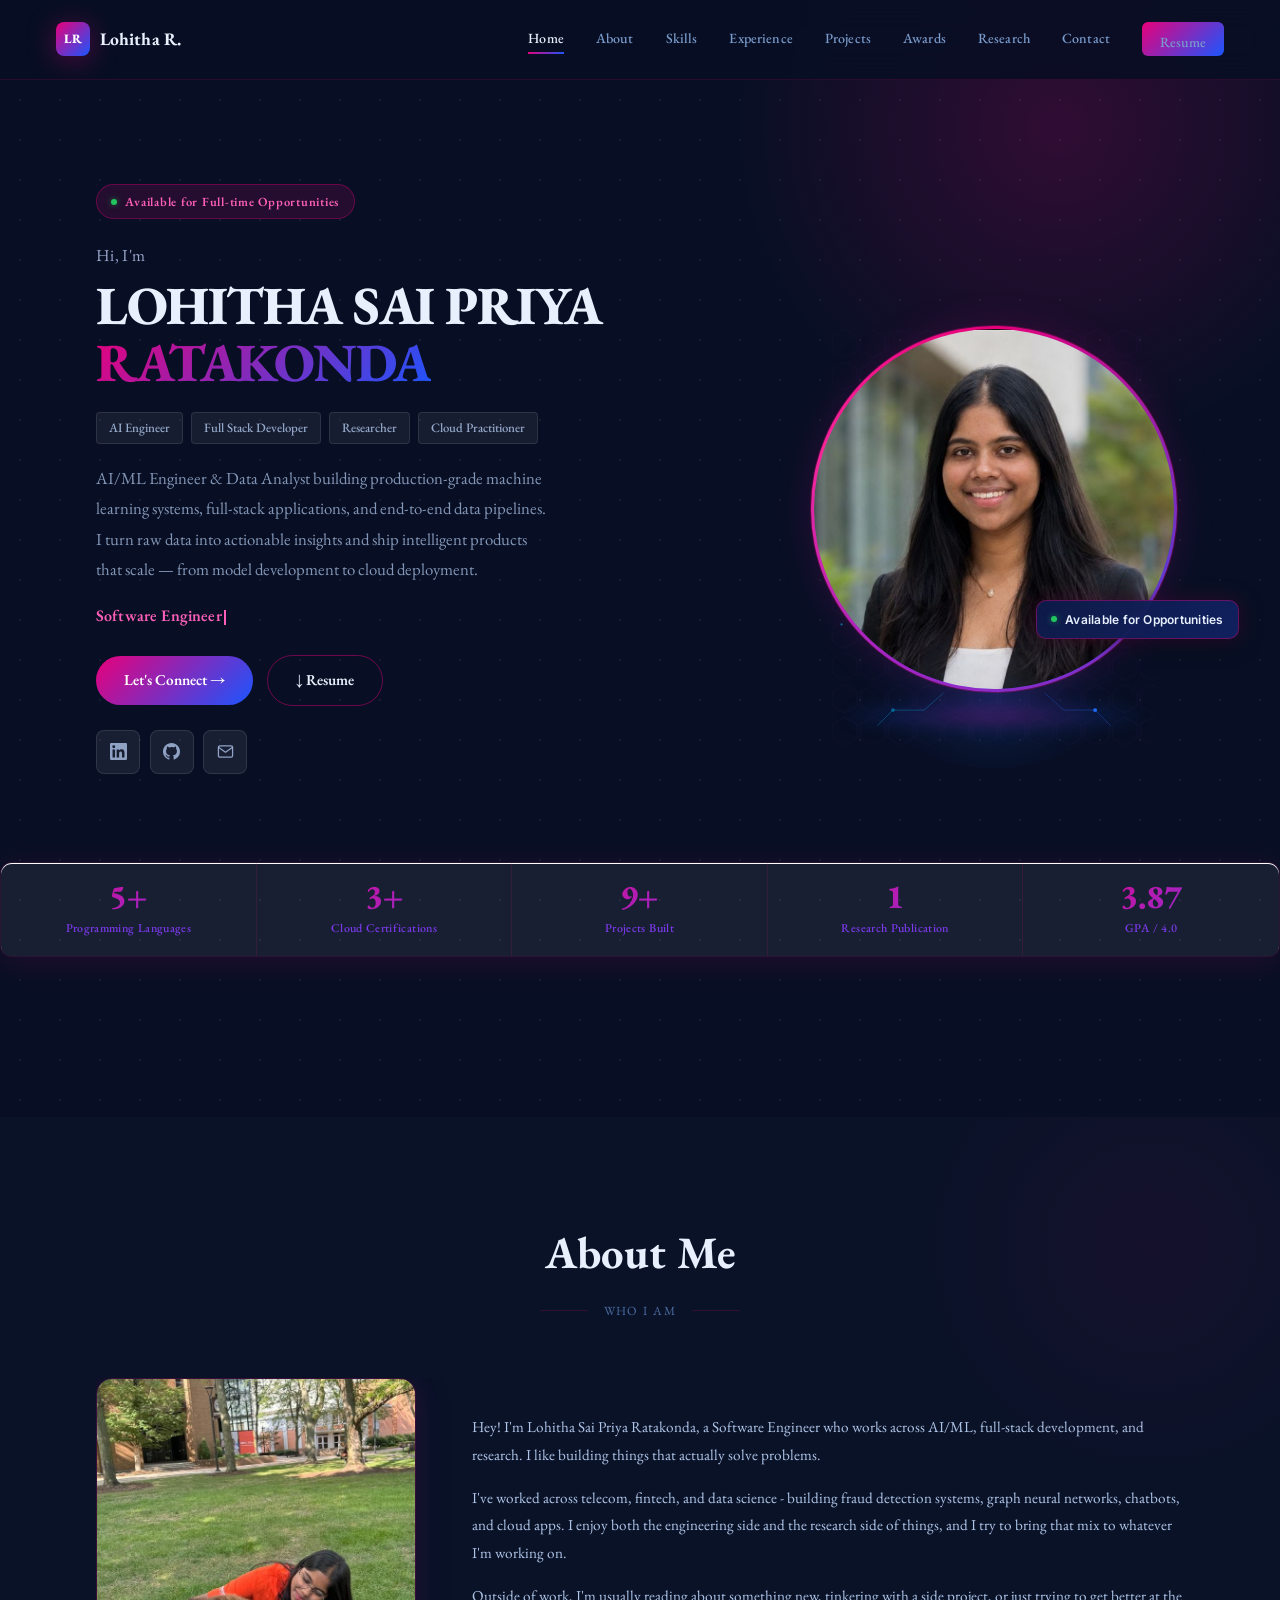
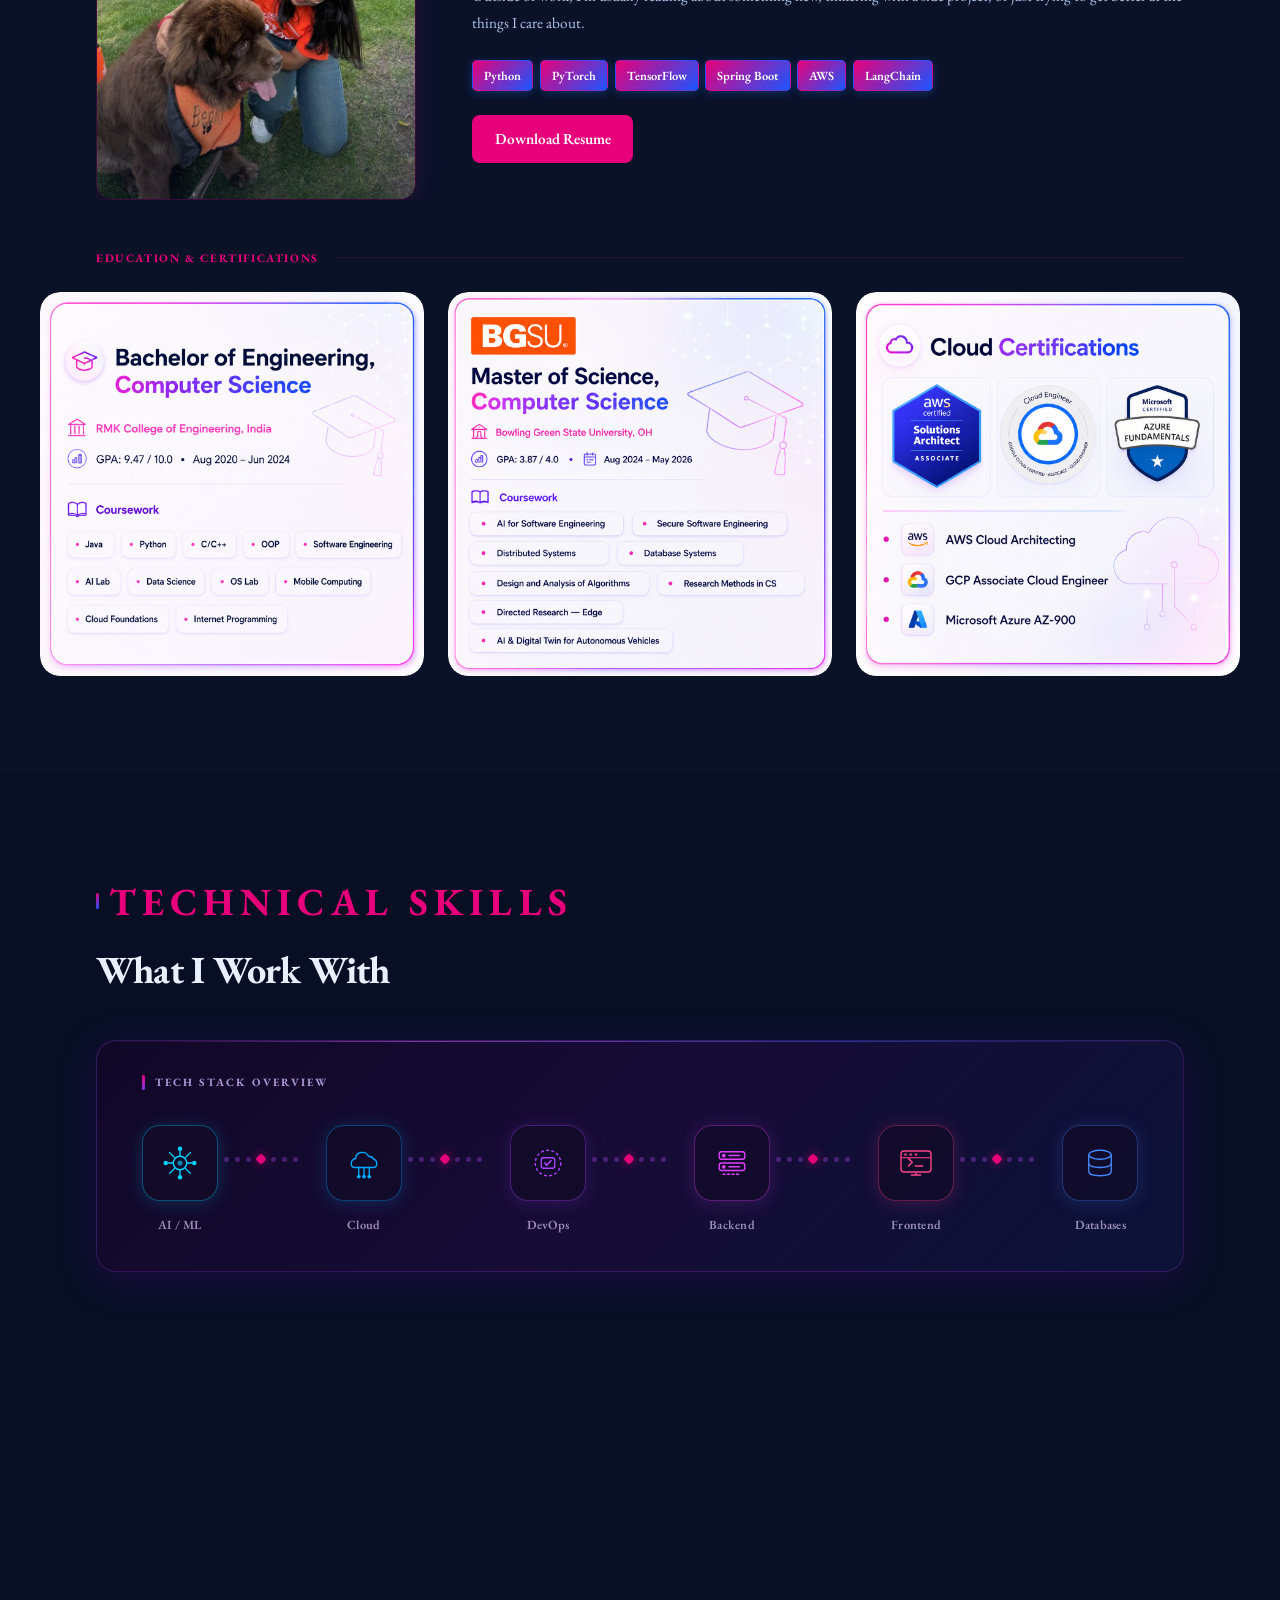
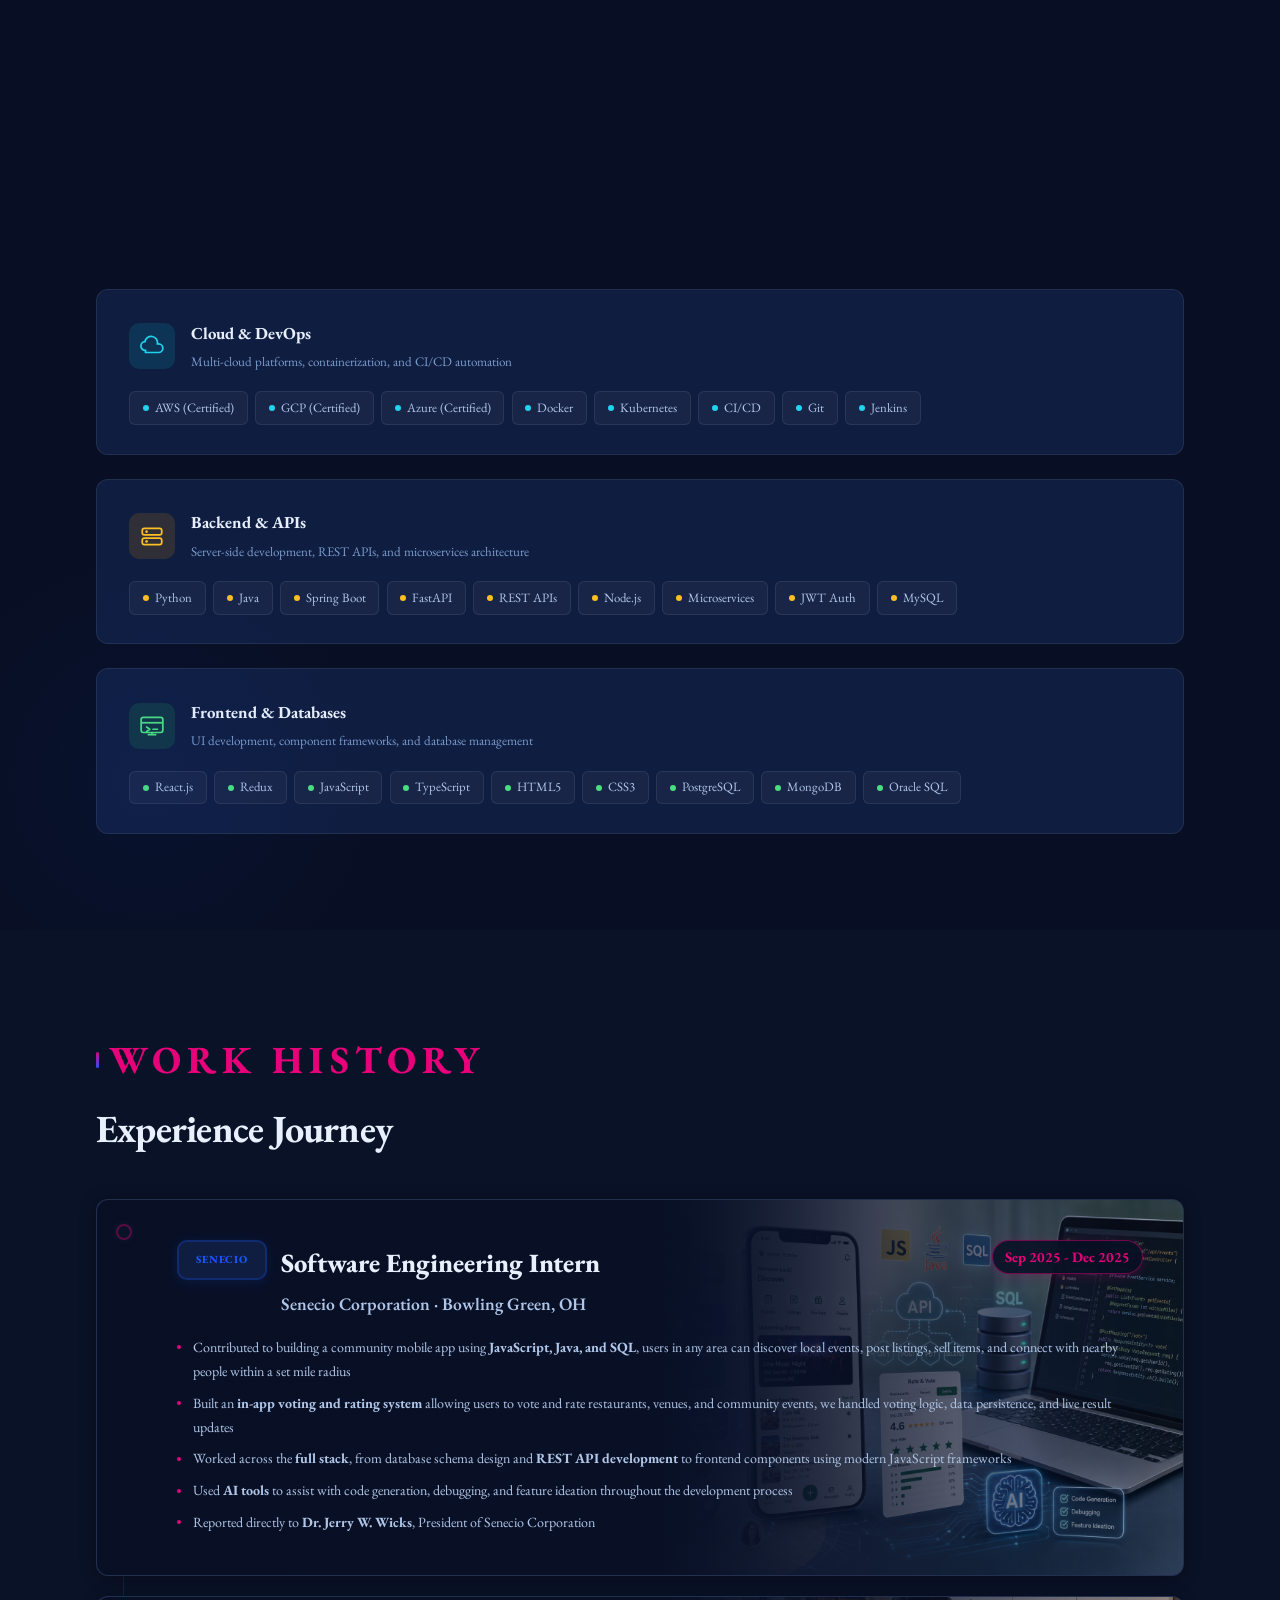
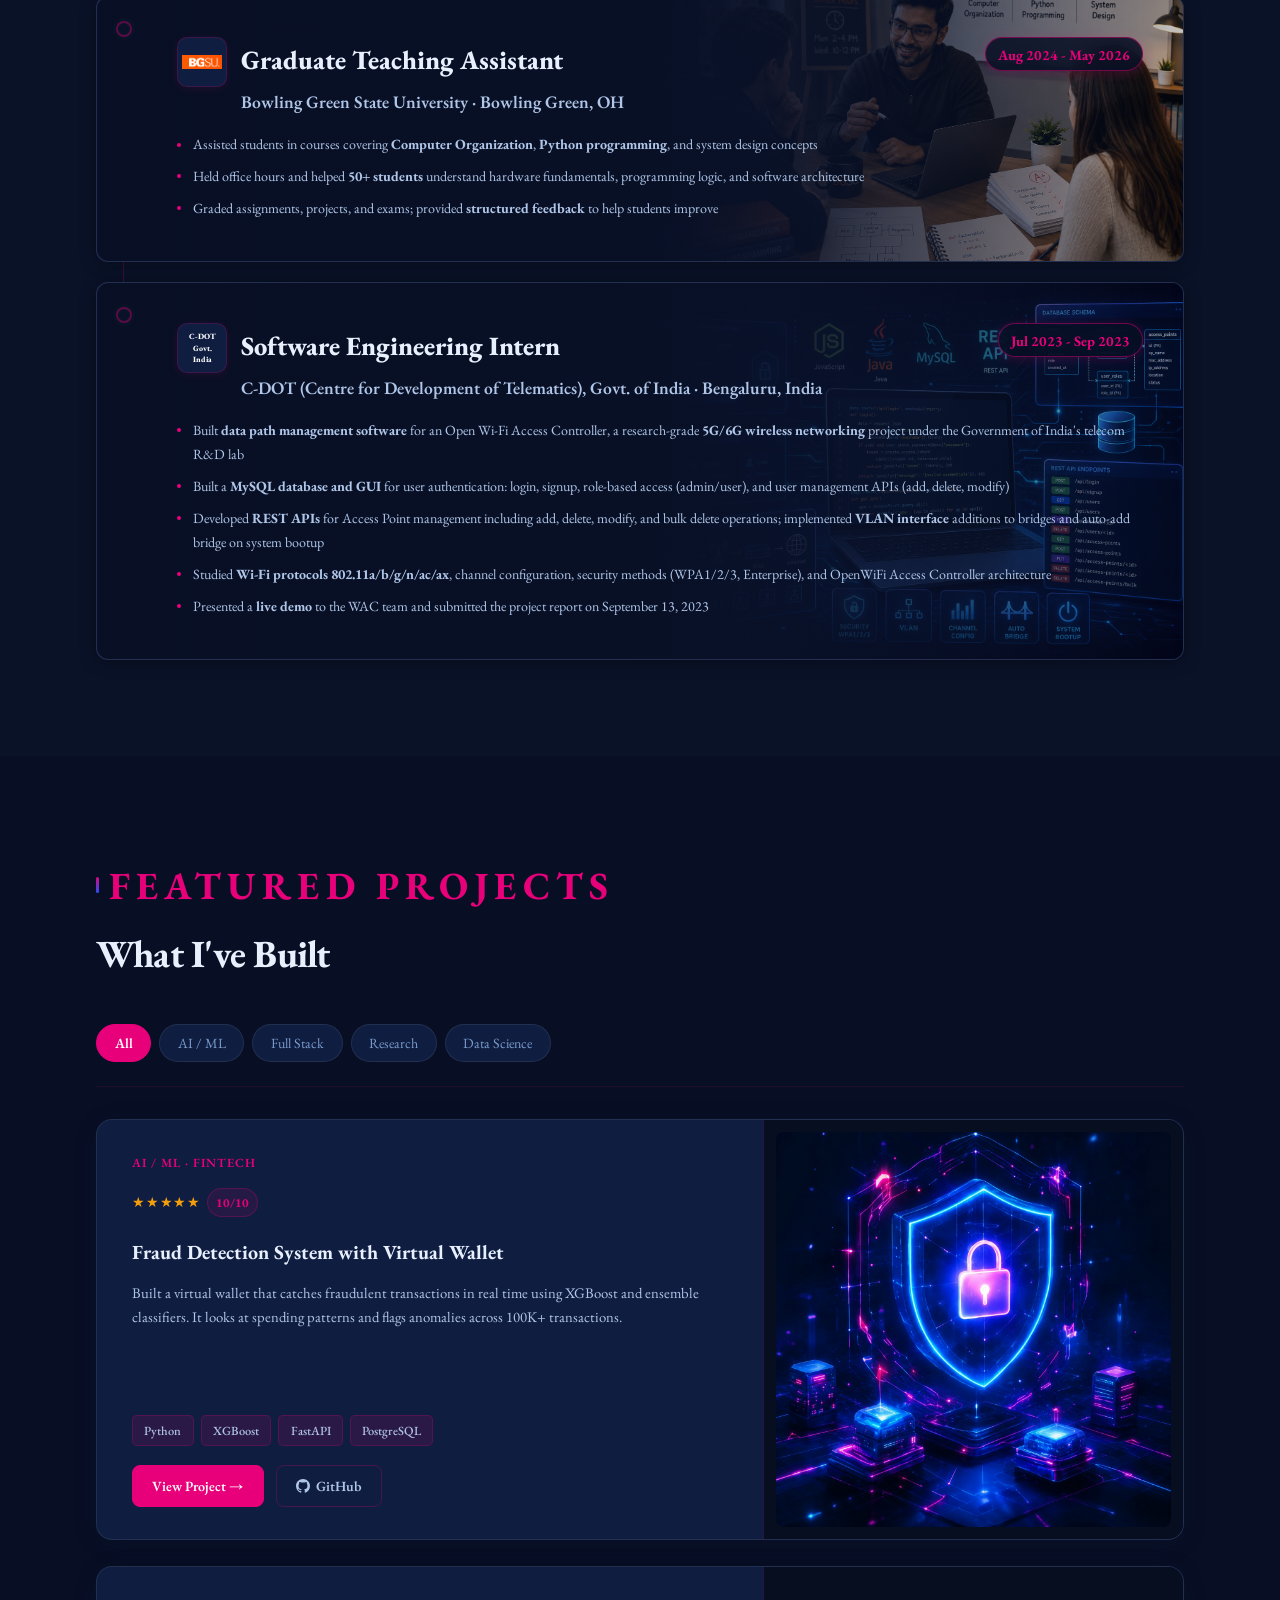
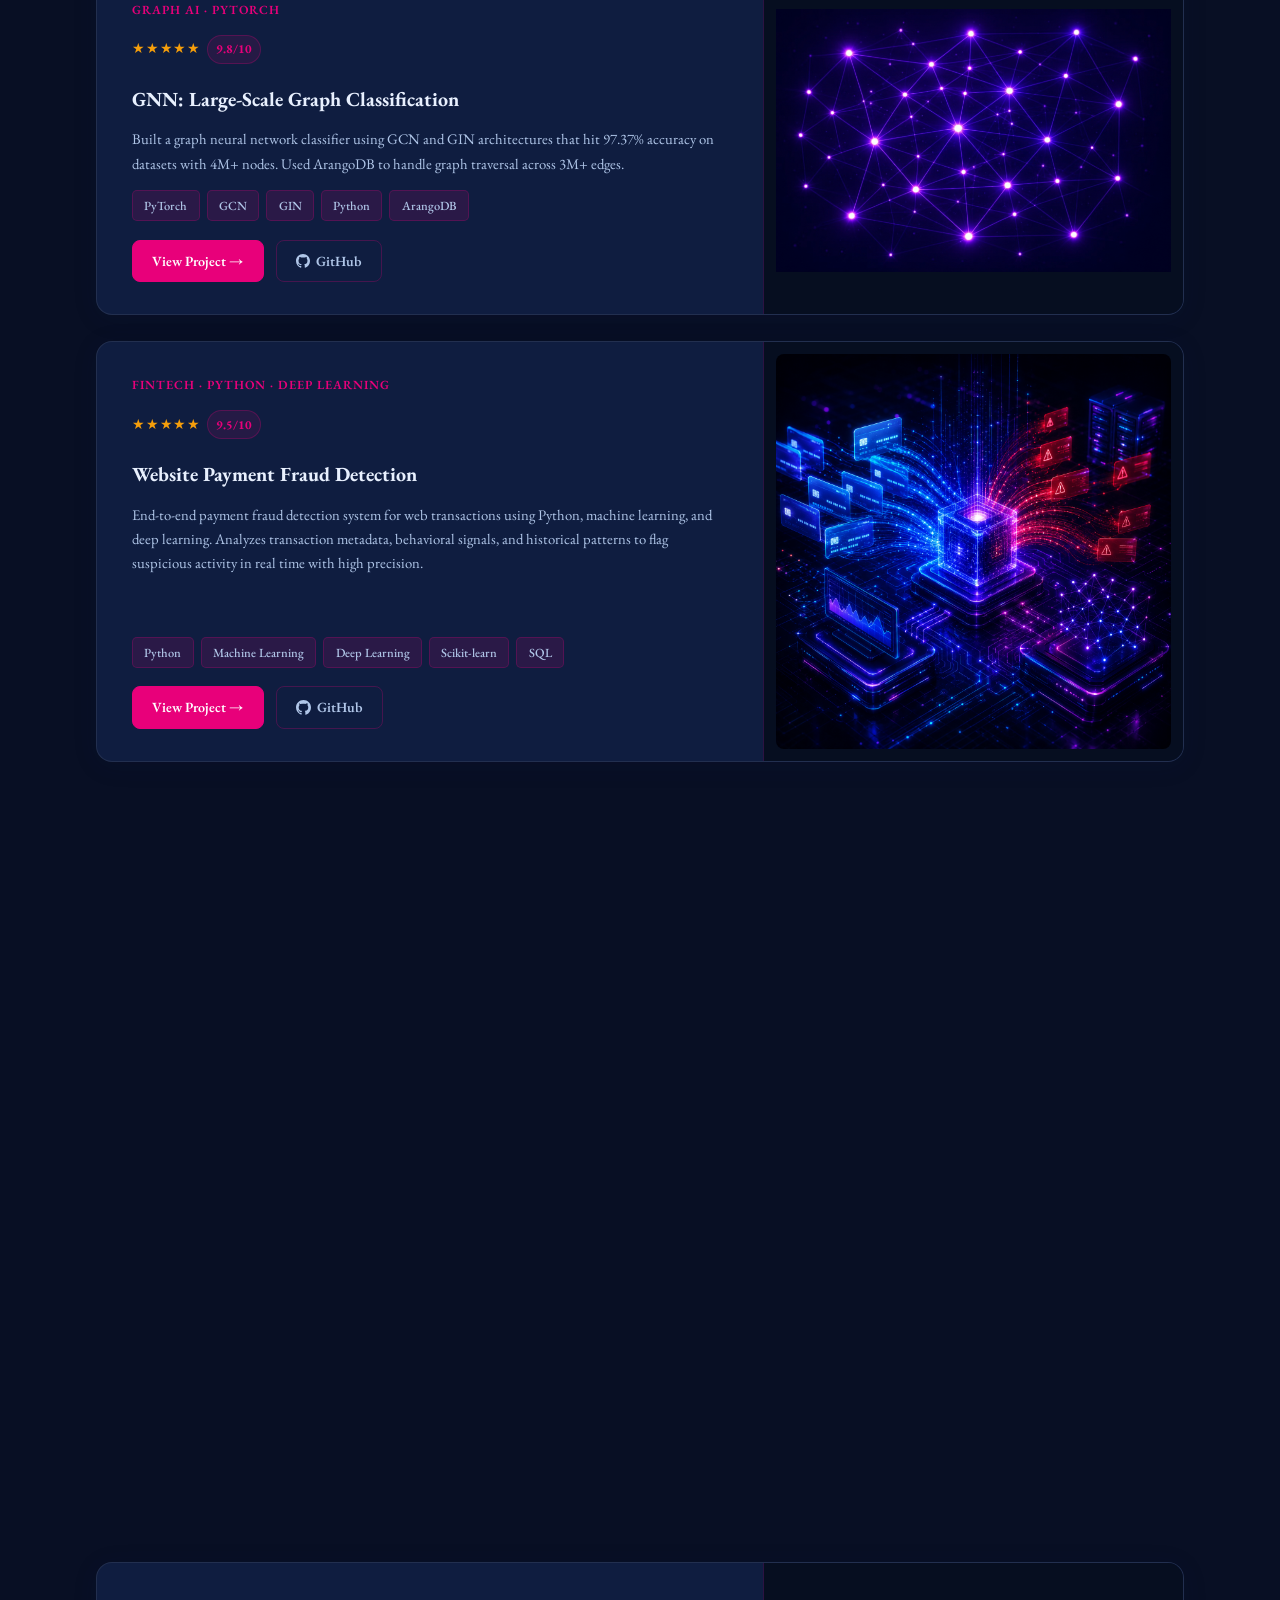
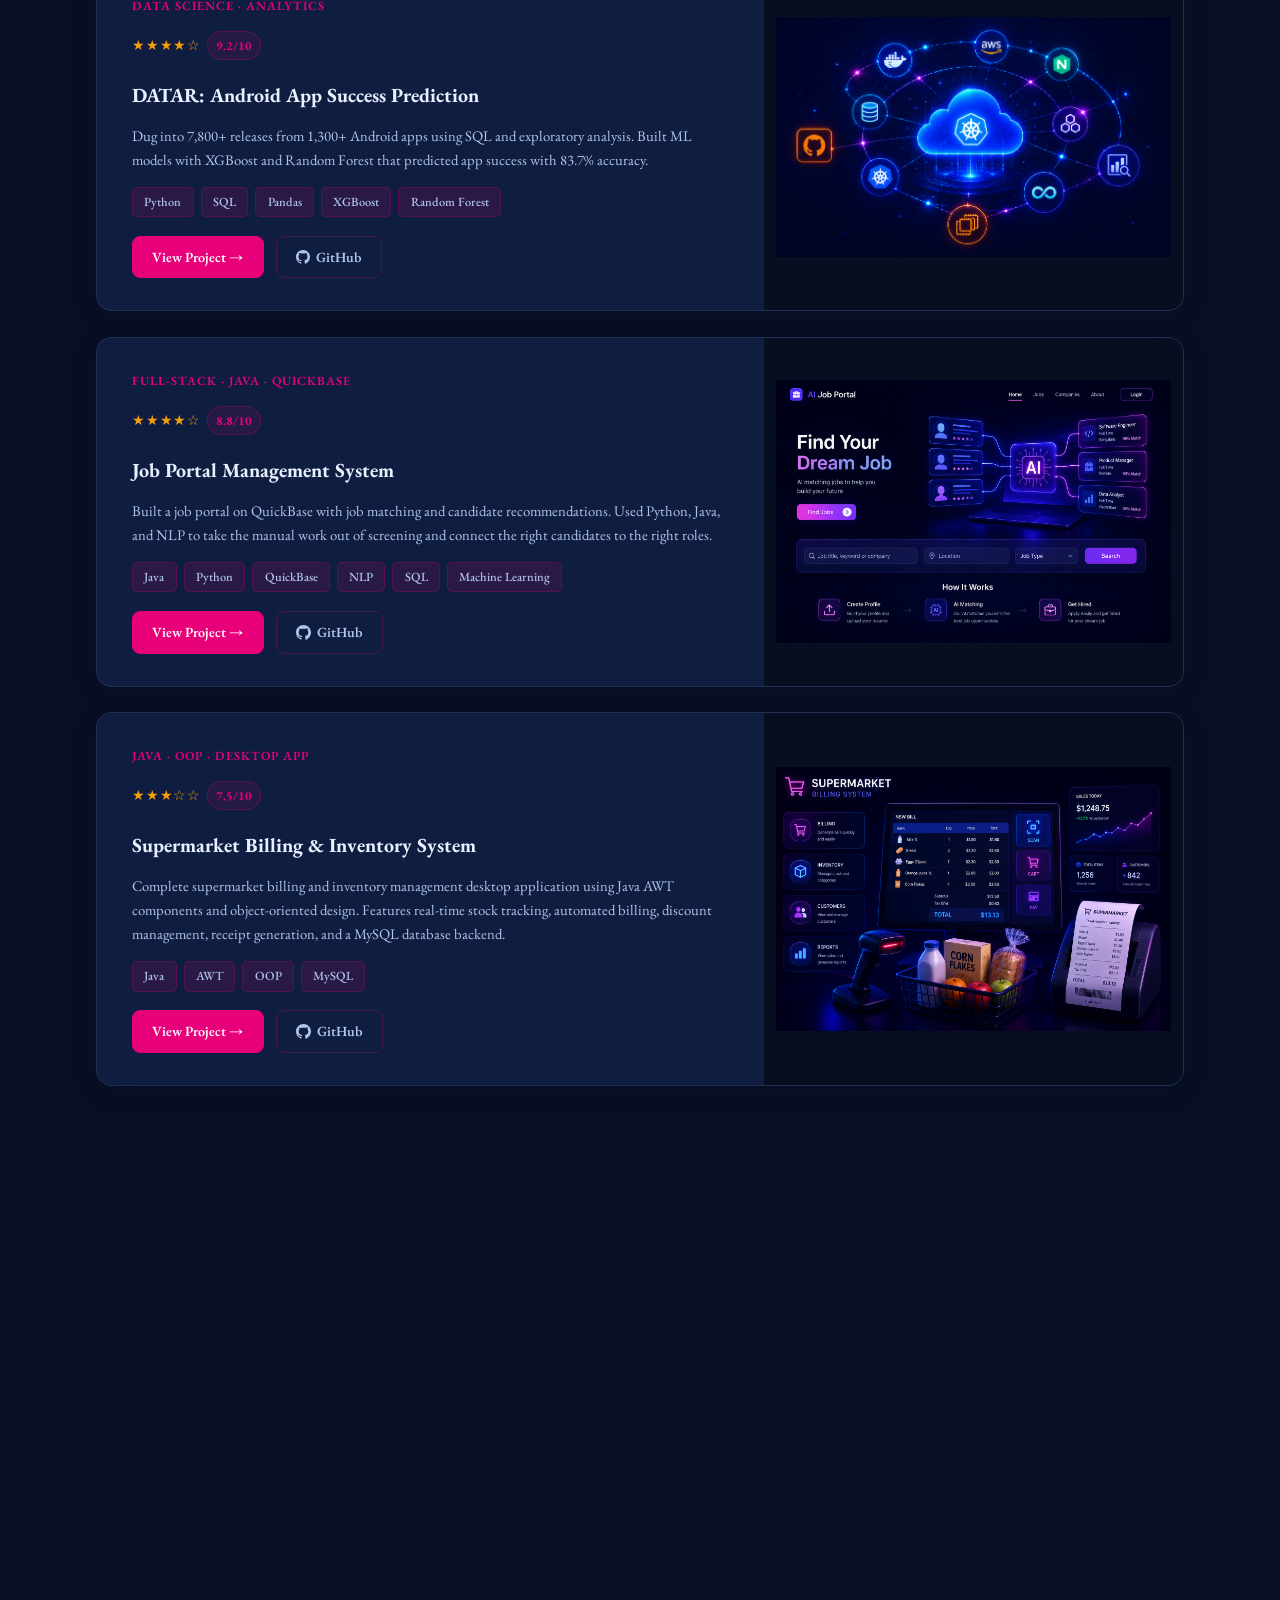
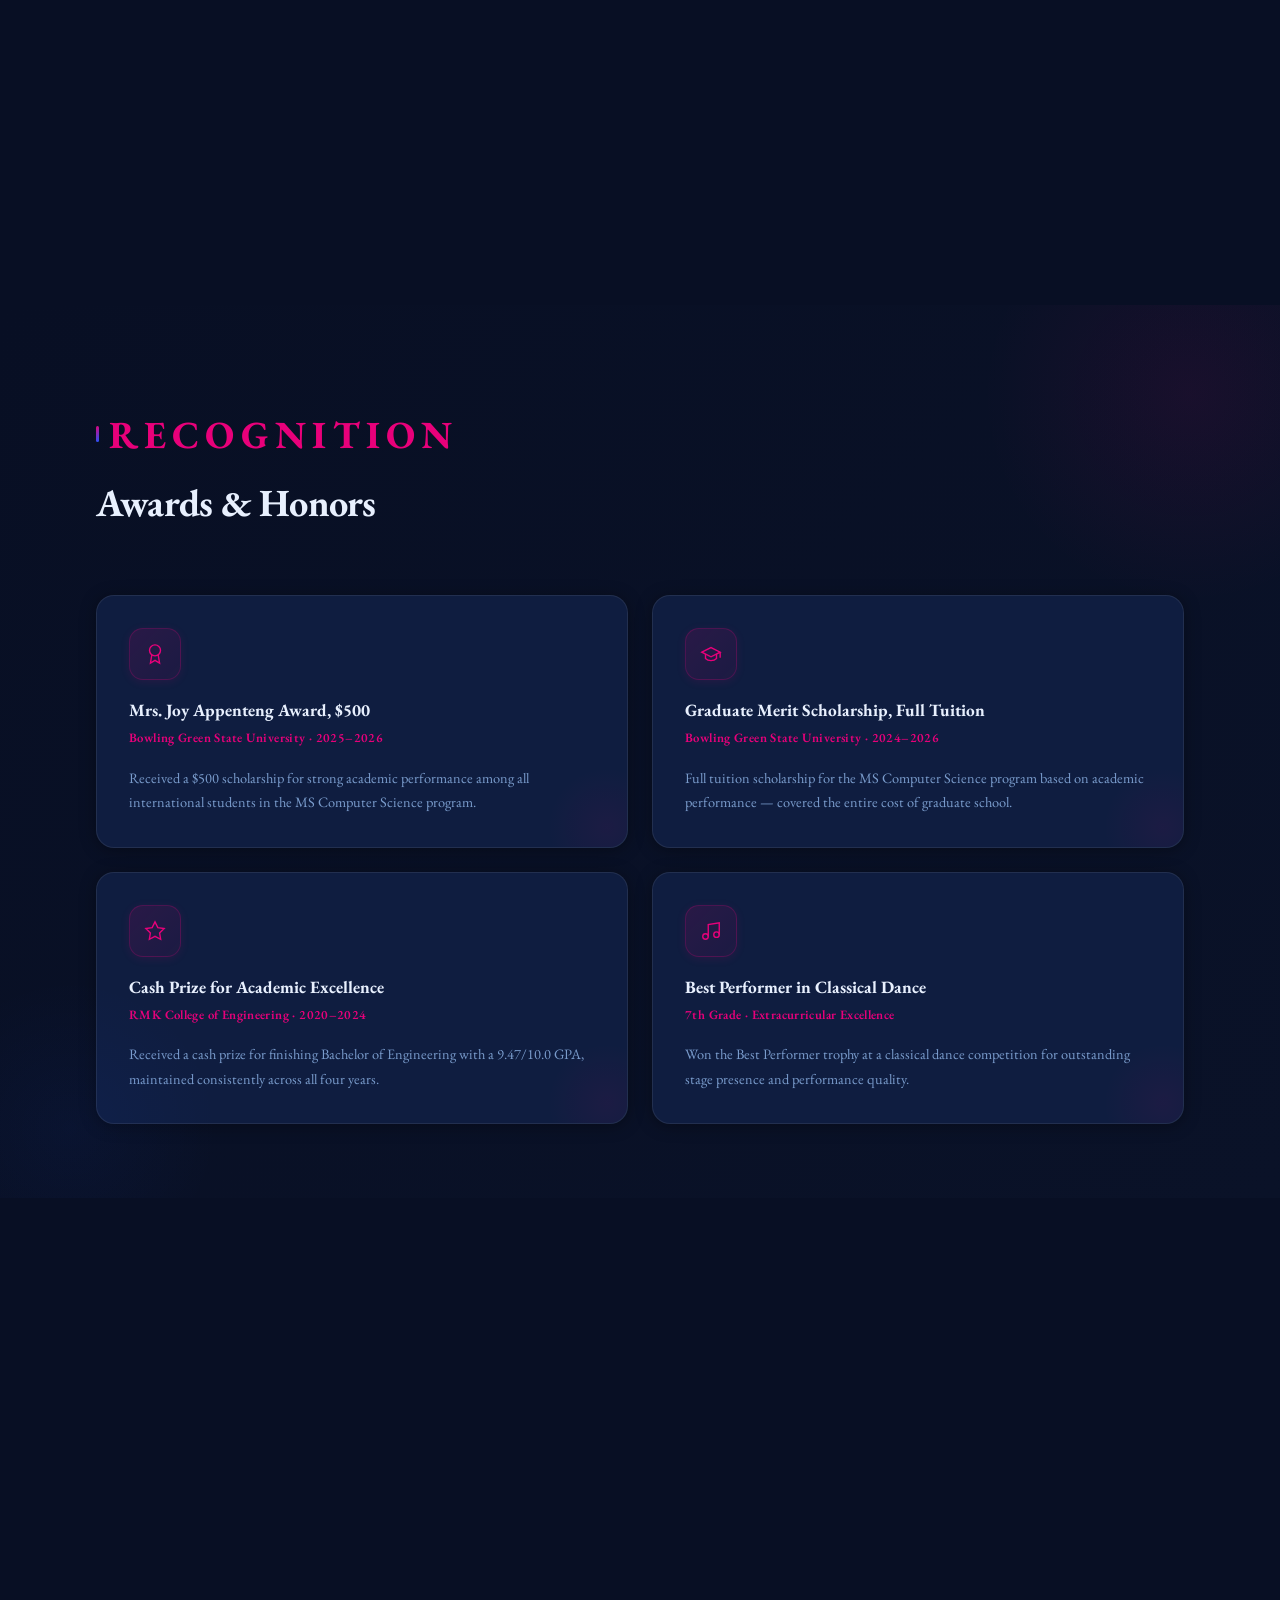
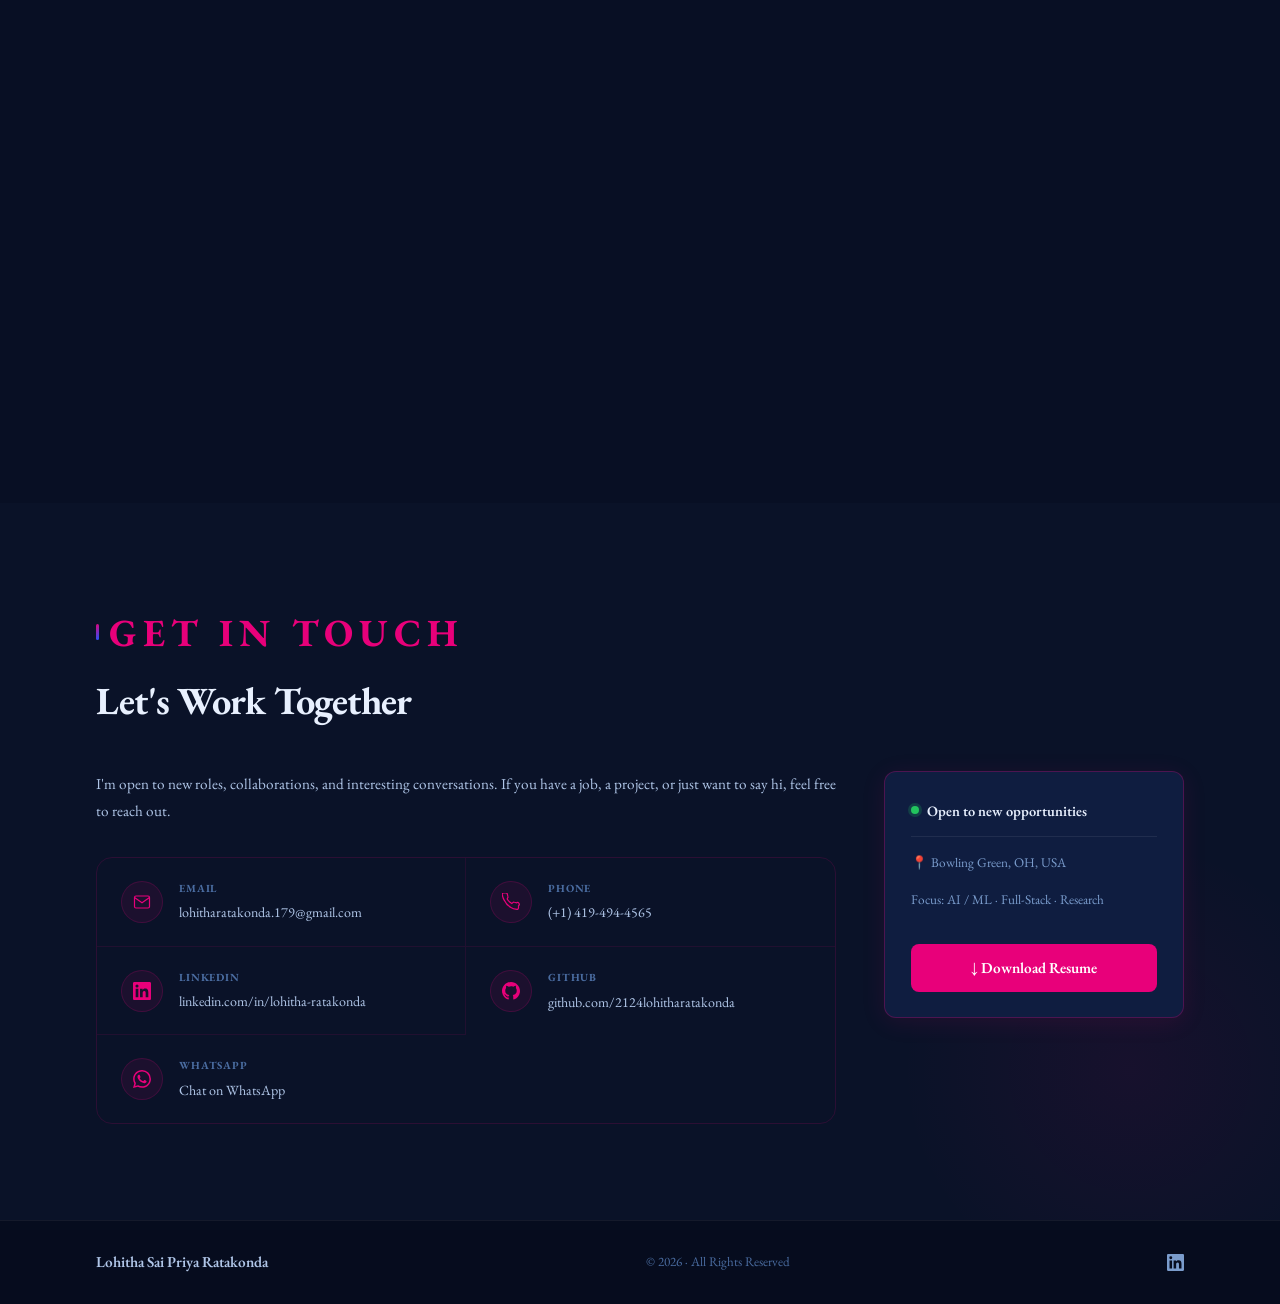
==== commit 369f9b63: "View Documentation button: direct download of EDGE_AI.docx Co-Authored-By: Claude Sonnet 4.6 <norepl" ====
--- a/index.html
+++ b/index.html
@@ -904,7 +904,7 @@
           <div class="card-body">Reviewing 15+ papers on digital twin architectures and edge AI. Building data pipelines for vehicle telemetry and fault detection. Looking into federated learning and distributed ML inference across edge nodes.</div>
           <div style="display:flex;align-items:center;gap:1rem;flex-wrap:wrap;margin-top:0.5rem;">
             <span class="res-badge upcoming" style="display:inline-flex;align-items:center;height:38px;box-sizing:border-box;margin-top:0;">Upcoming Publication</span>
-            <a href="https://view.officeapps.live.com/op/view.aspx?src=https://2124lohitharatakonda.github.io/Lohitharatakonda_portfolio/images/EDGE_AI.docx" target="_blank" rel="noopener" style="display:inline-flex;align-items:center;gap:0.4rem;height:38px;padding:0 1.2rem;box-sizing:border-box;border-radius:999px;border:1.5px solid rgba(232,0,122,0.55);color:#e8007a;font-size:0.85rem;font-weight:600;text-decoration:none;background:rgba(232,0,122,0.08);transition:background 0.2s,border-color 0.2s;" onmouseover="this.style.background='rgba(232,0,122,0.18)';this.style.borderColor='rgba(232,0,122,0.9)'" onmouseout="this.style.background='rgba(232,0,122,0.08)';this.style.borderColor='rgba(232,0,122,0.55)'">📄 View Documentation</a>
+            <a href="images/EDGE_AI.docx" download target="_blank" rel="noopener" style="display:inline-flex;align-items:center;gap:0.4rem;height:38px;padding:0 1.2rem;box-sizing:border-box;border-radius:999px;border:1.5px solid rgba(232,0,122,0.55);color:#e8007a;font-size:0.85rem;font-weight:600;text-decoration:none;background:rgba(232,0,122,0.08);transition:background 0.2s,border-color 0.2s;" onmouseover="this.style.background='rgba(232,0,122,0.18)';this.style.borderColor='rgba(232,0,122,0.9)'" onmouseout="this.style.background='rgba(232,0,122,0.08)';this.style.borderColor='rgba(232,0,122,0.55)'">📄 View Documentation</a>
           </div>
         </div>
 
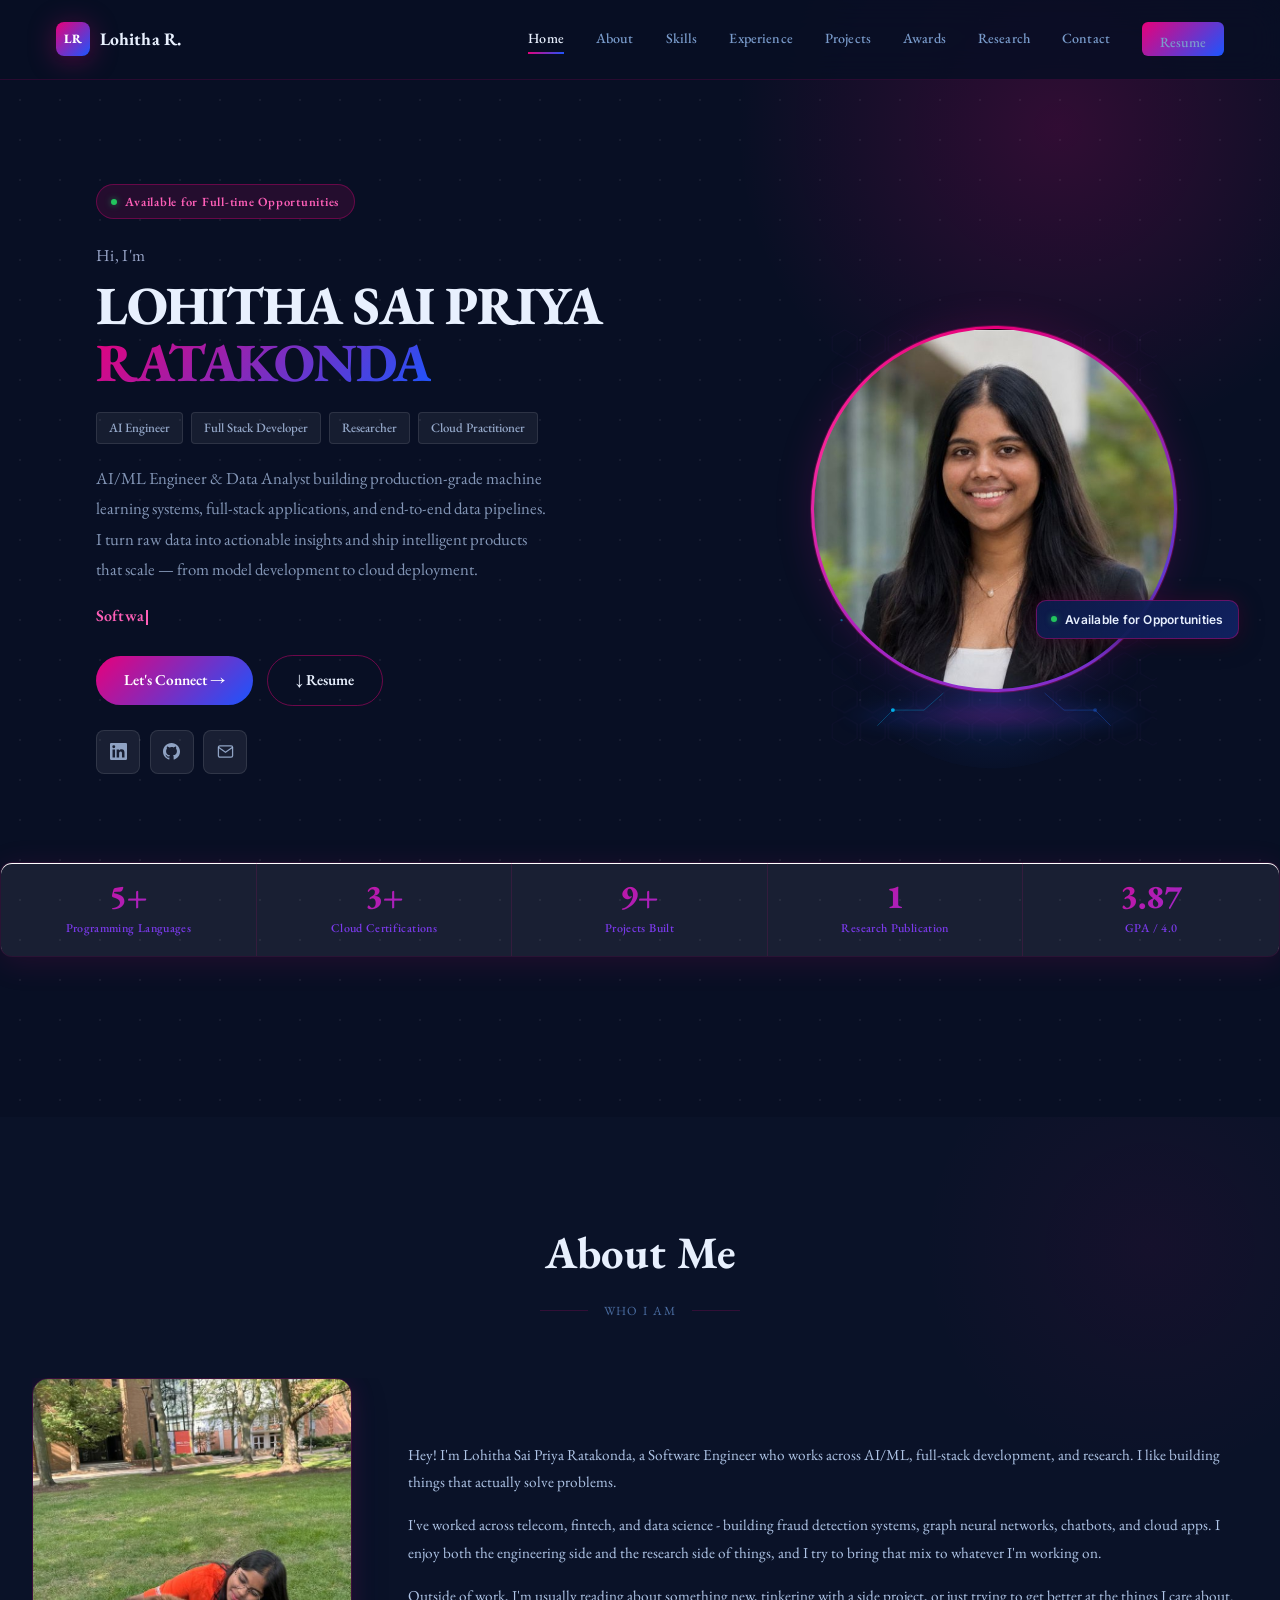
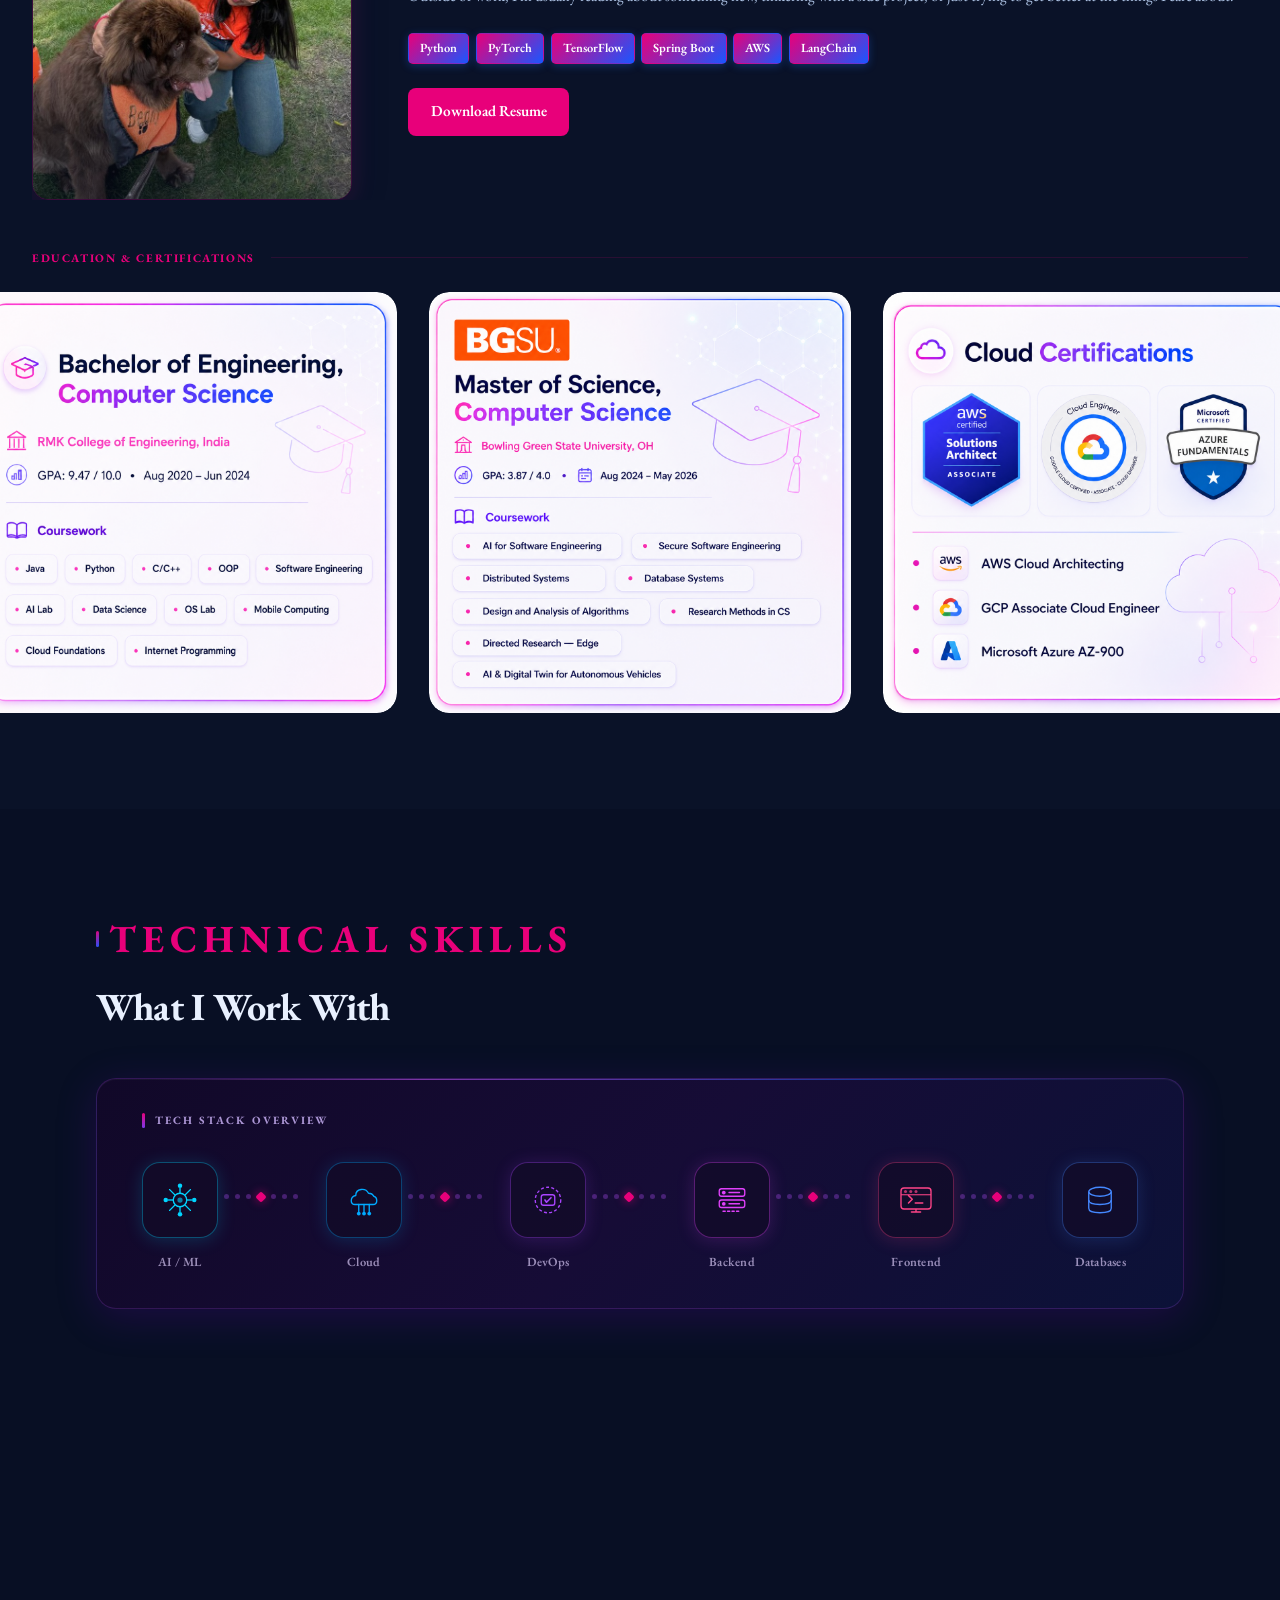
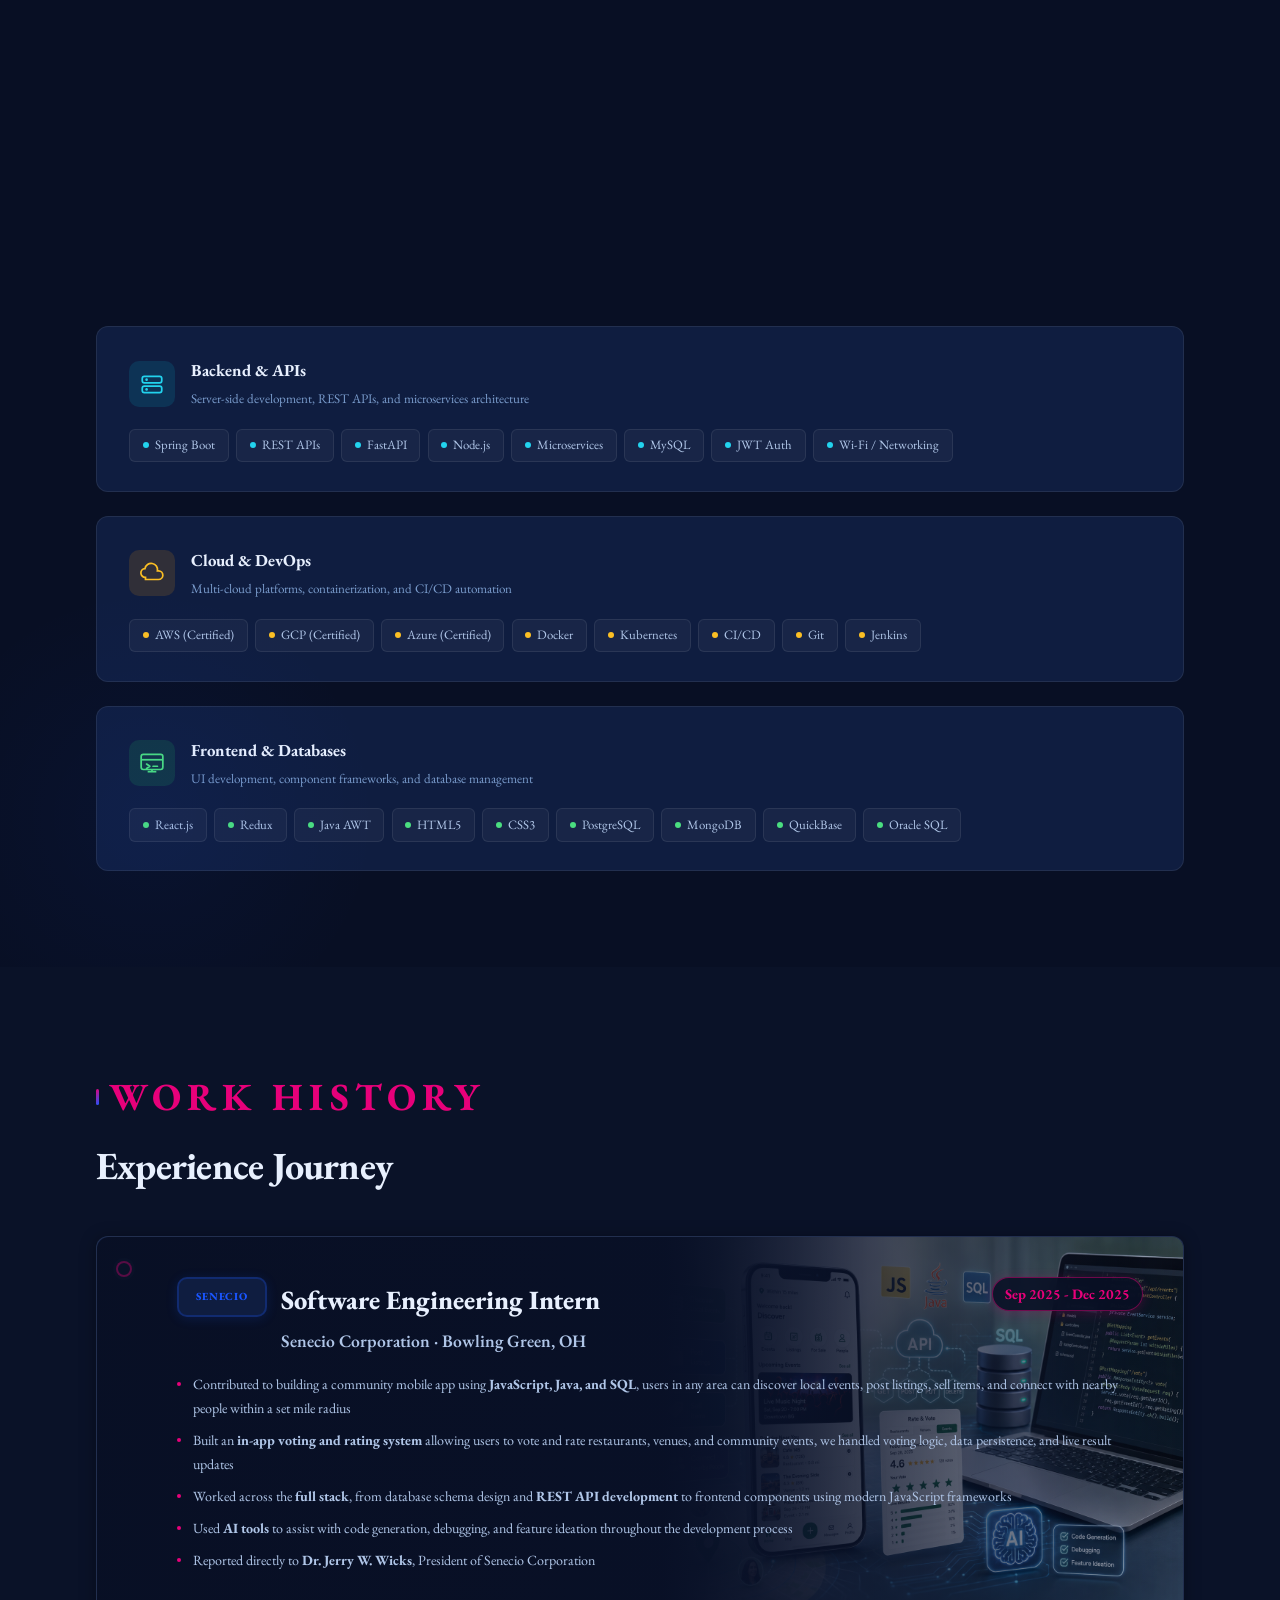
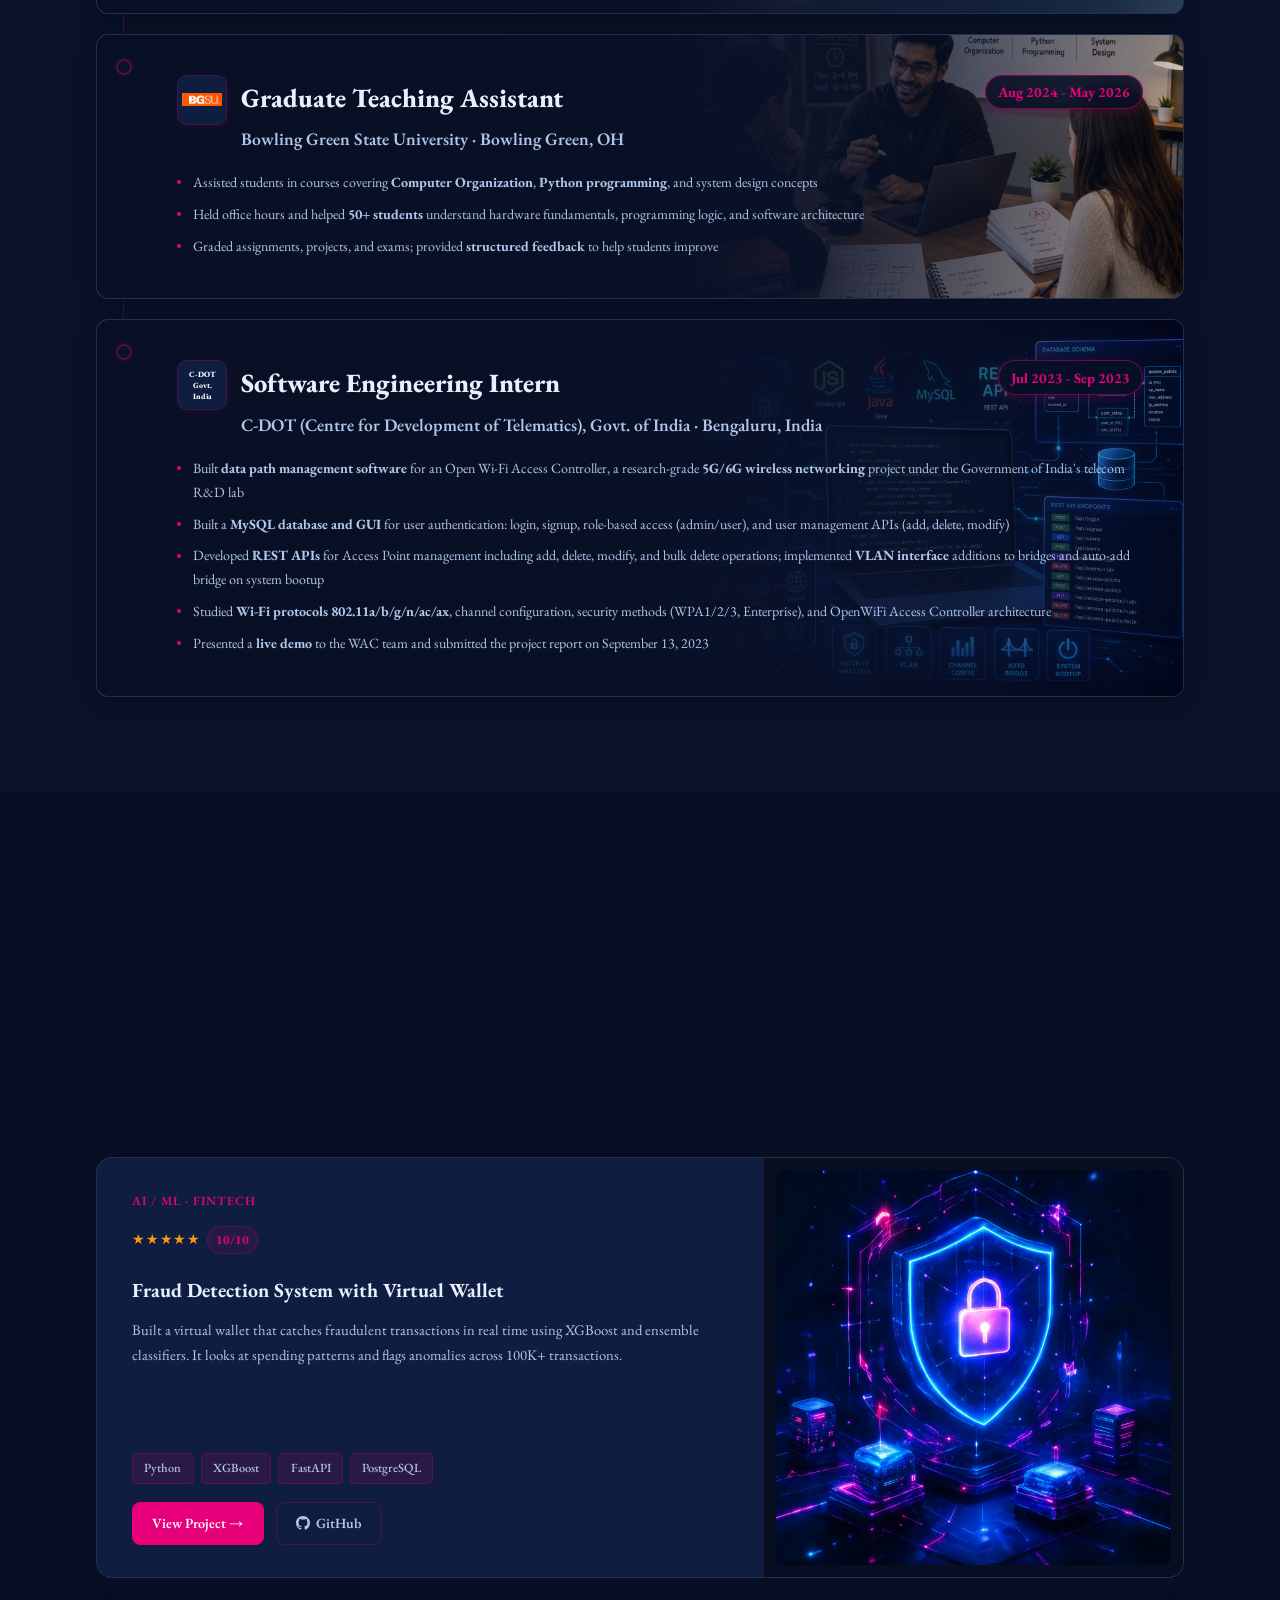
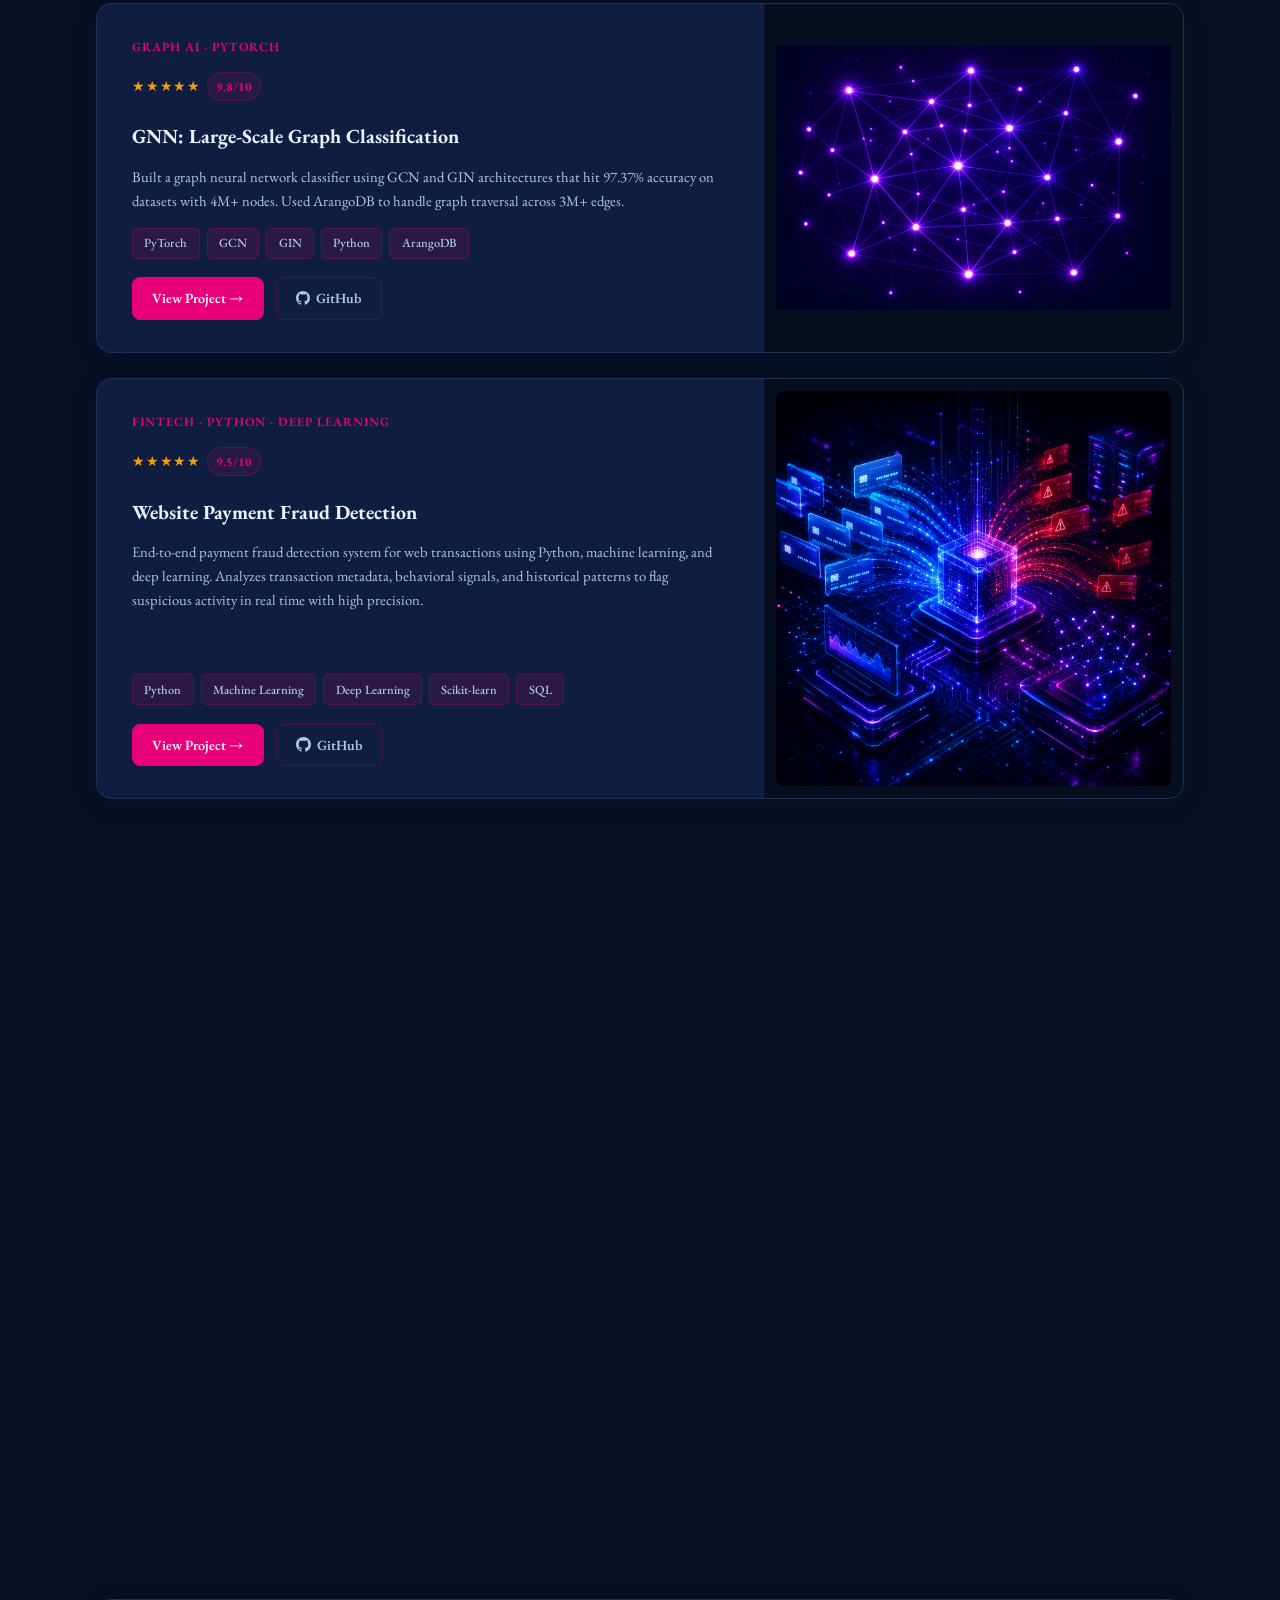
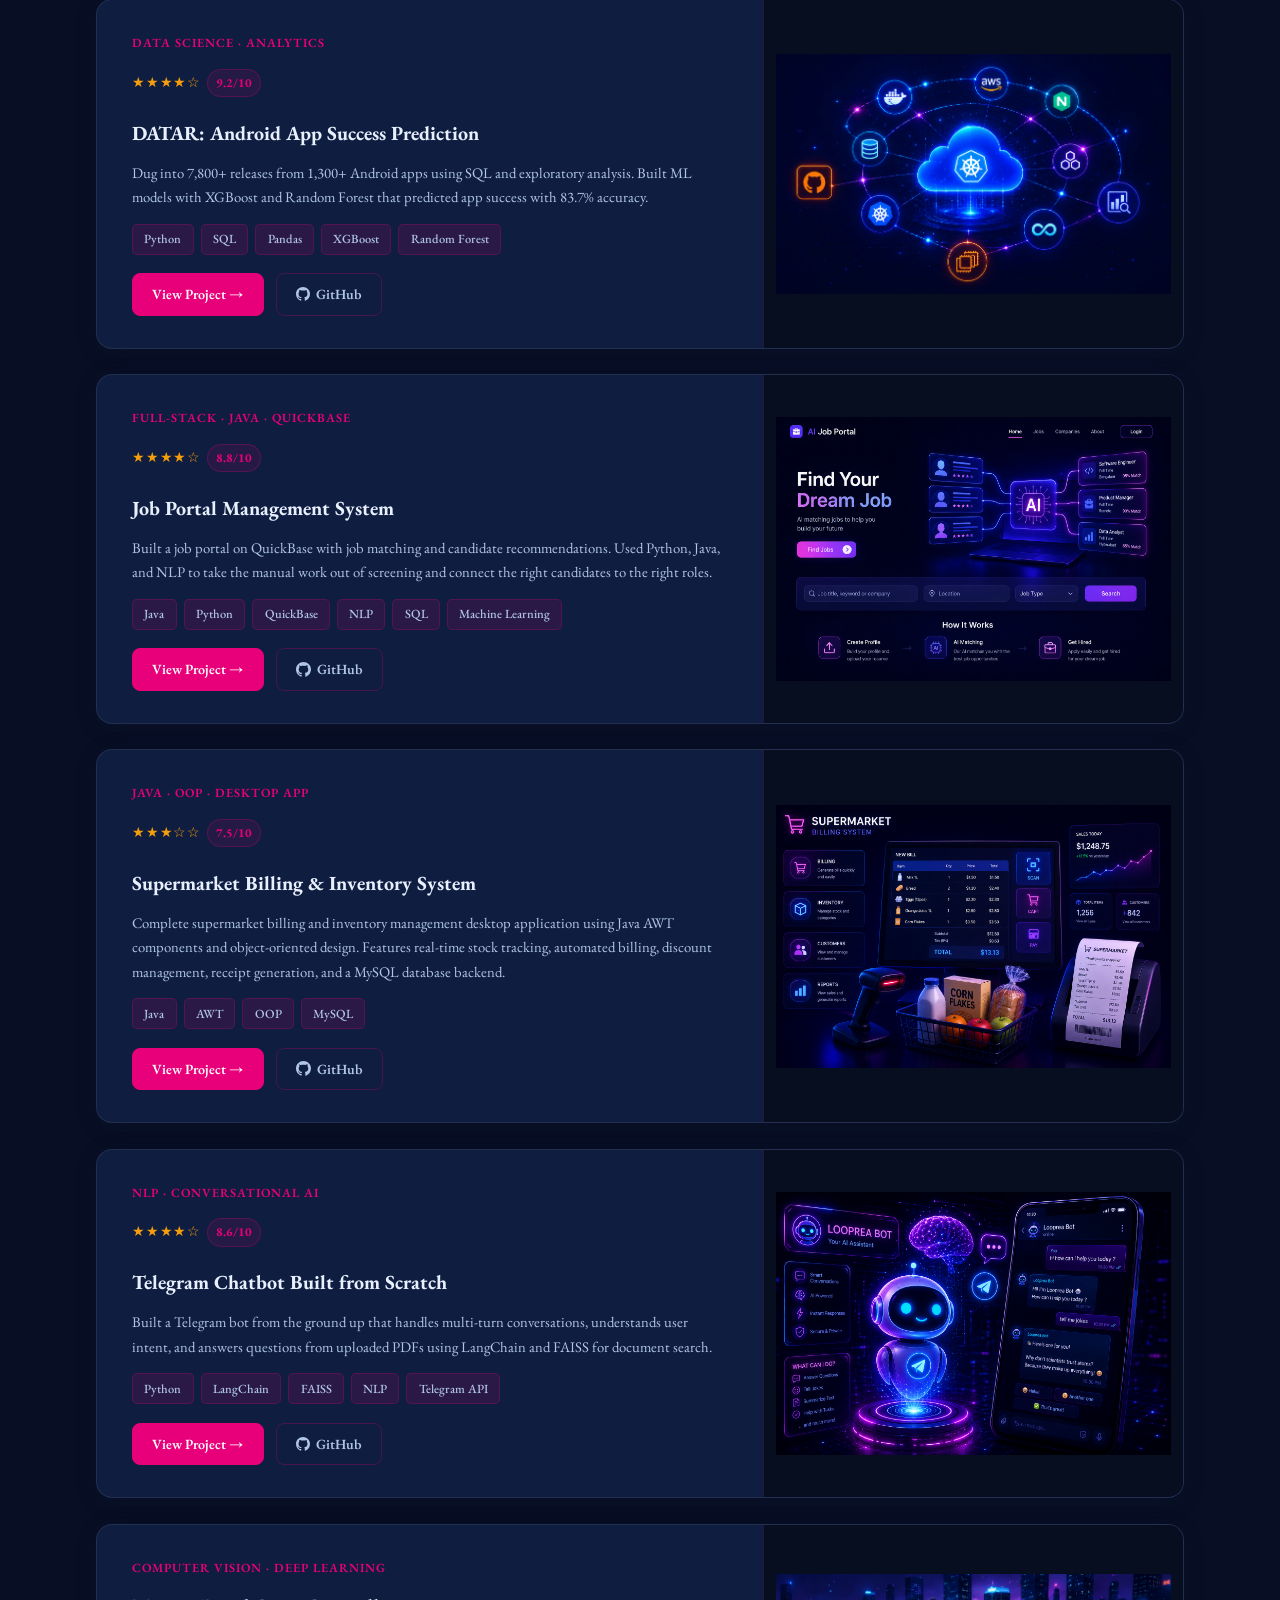
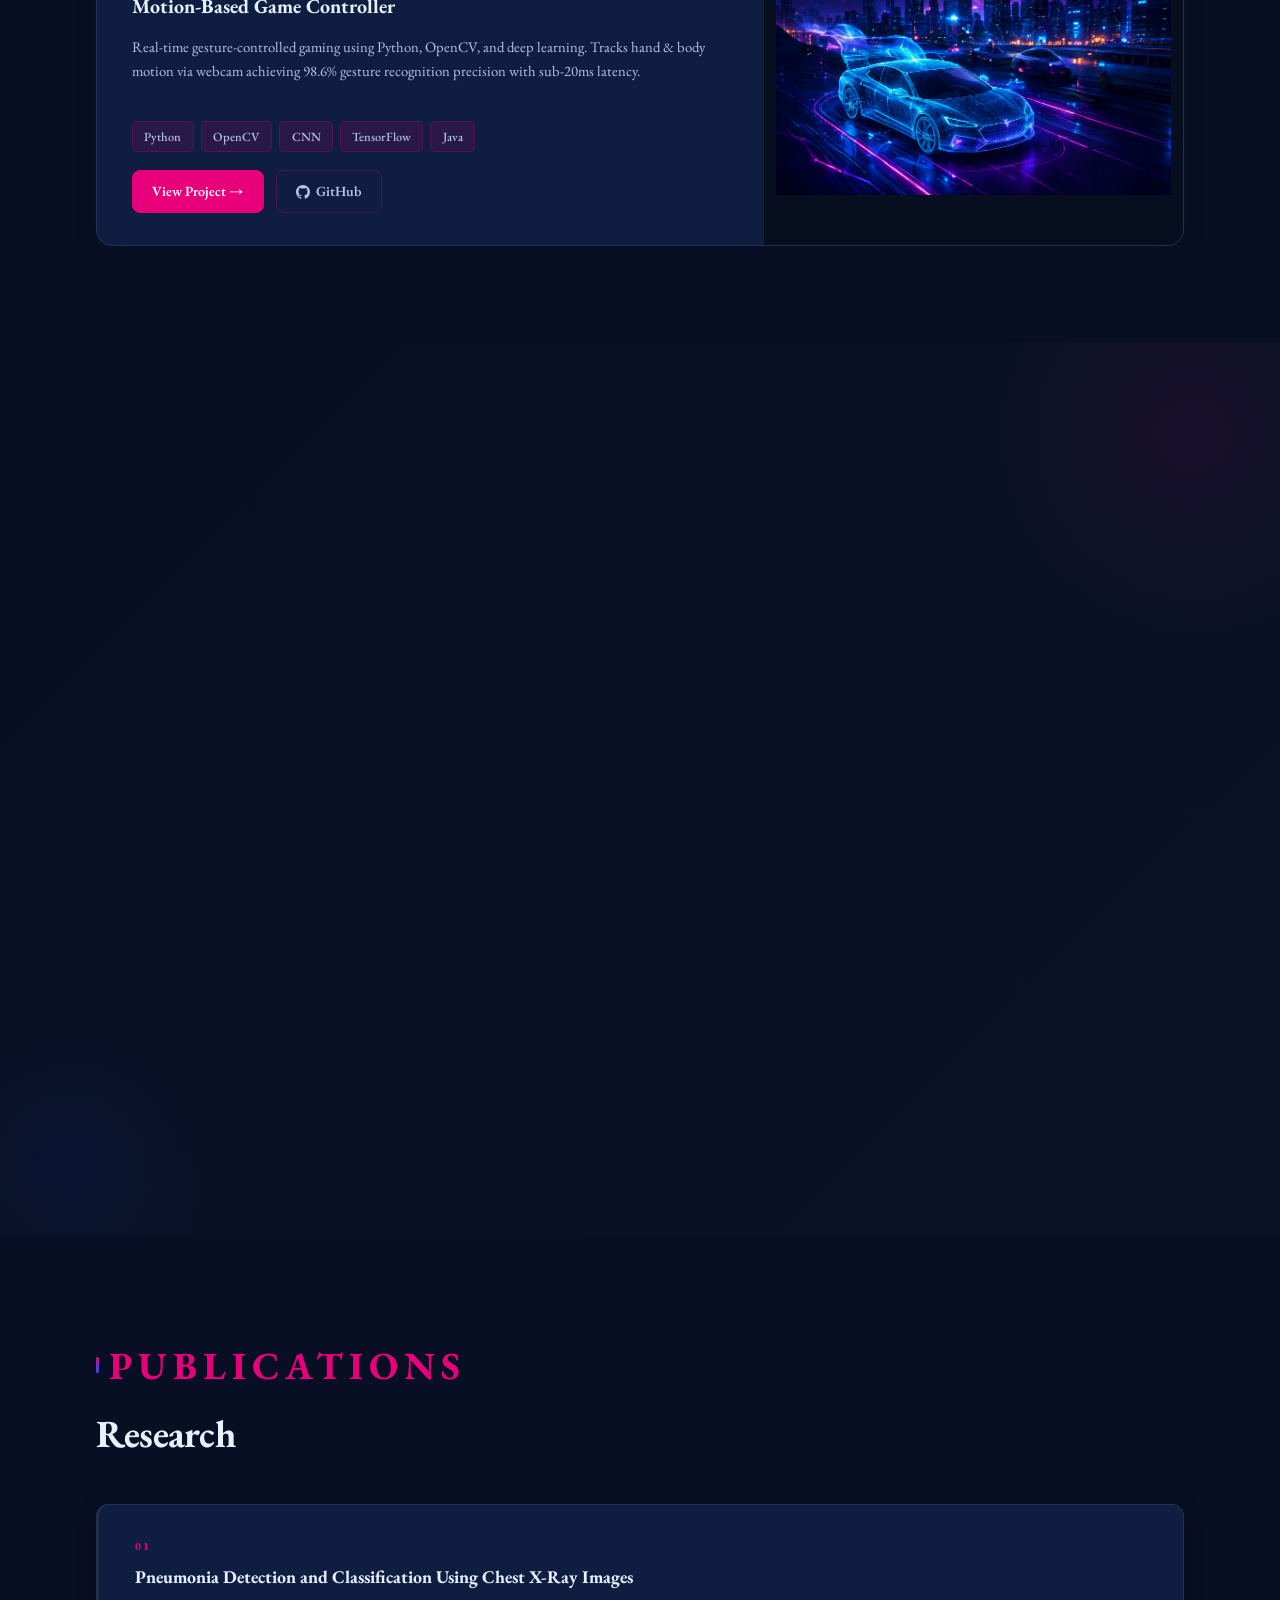
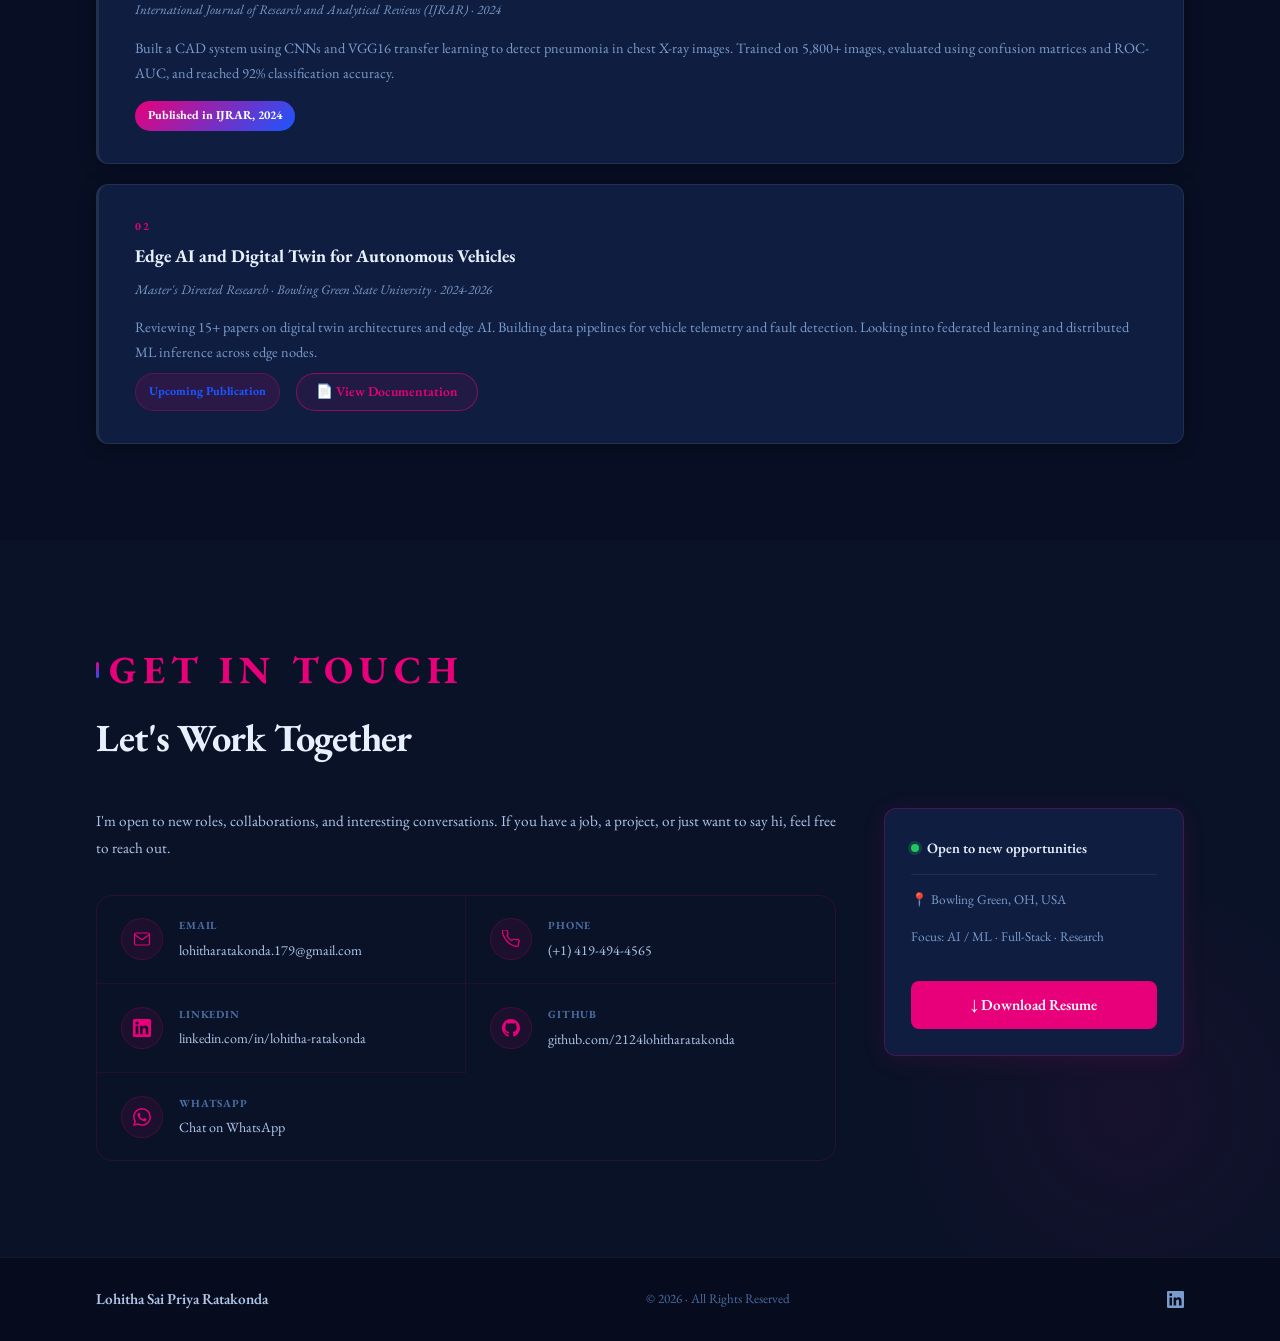
==== commit 7ec6e7d9: "Update skills: restore expertise-list layout with new skill categories - Kept original expertise-lis" ====
--- a/index.html
+++ b/index.html
@@ -245,7 +245,7 @@
 
       <div class="edu-section-label reveal-up">Education &amp; Certifications</div>
 
-      <div class="cards-row" style="align-items:stretch;margin-left:-3.5rem;margin-right:-3.5rem;gap:1.5rem;">
+      <div class="cards-row" style="align-items:stretch;margin-left:-3.5rem;margin-right:-3.5rem;gap:2rem;">
         <div class="reveal" style="overflow:hidden;border-radius:20px;">
           <img src="images/EDU_3.png" alt="Cloud Certifications" style="width:100%;height:auto;display:block;border-radius:20px;transition:transform 0.4s cubic-bezier(0.25,0.46,0.45,0.94);cursor:zoom-in;" onmouseover="this.style.transform='scale(1.06)'" onmouseout="this.style.transform='scale(1)'">
         </div>
@@ -411,7 +411,18 @@
 
         <div class="expertise-item reveal">
           <div class="expertise-header">
-            <div class="expertise-icon ei-1"><svg viewBox="0 0 24 24" fill="none" stroke="currentColor" stroke-width="1.6" width="26" height="26"><circle cx="12" cy="12" r="4"/><circle cx="12" cy="3" r="1.5" fill="currentColor" stroke="none"/><circle cx="21" cy="12" r="1.5" fill="currentColor" stroke="none"/><circle cx="12" cy="21" r="1.5" fill="currentColor" stroke="none"/><circle cx="3" cy="12" r="1.5" fill="currentColor" stroke="none"/><line x1="12" y1="4.5" x2="12" y2="8"/><line x1="19.5" y1="12" x2="16" y2="12"/><line x1="12" y1="19.5" x2="12" y2="16"/><line x1="4.5" y1="12" x2="8" y2="12"/></svg></div>
+            <div class="expertise-icon ei-1"><svg viewBox="0 0 24 24" fill="none" stroke="currentColor" stroke-width="1.6" width="26" height="26"><polyline points="16 18 22 12 16 6"/><polyline points="8 6 2 12 8 18"/></svg></div>
+            <div class="expertise-meta">
+              <div class="expertise-title">Languages</div>
+              <div class="expertise-desc">Programming languages used across projects and production systems</div>
+            </div>
+          </div>
+          <div class="expertise-tags"><span class="etag">Python</span><span class="etag">Java</span><span class="etag">JavaScript</span><span class="etag">TypeScript</span><span class="etag">SQL</span><span class="etag">C</span><span class="etag">C++</span><span class="etag">R</span><span class="etag">Bash</span></div>
+        </div>
+
+        <div class="expertise-item reveal">
+          <div class="expertise-header">
+            <div class="expertise-icon ei-2"><svg viewBox="0 0 24 24" fill="none" stroke="currentColor" stroke-width="1.6" width="26" height="26"><circle cx="12" cy="12" r="4"/><circle cx="12" cy="3" r="1.5" fill="currentColor" stroke="none"/><circle cx="21" cy="12" r="1.5" fill="currentColor" stroke="none"/><circle cx="12" cy="21" r="1.5" fill="currentColor" stroke="none"/><circle cx="3" cy="12" r="1.5" fill="currentColor" stroke="none"/><line x1="12" y1="4.5" x2="12" y2="8"/><line x1="19.5" y1="12" x2="16" y2="12"/><line x1="12" y1="19.5" x2="12" y2="16"/><line x1="4.5" y1="12" x2="8" y2="12"/></svg></div>
             <div class="expertise-meta">
               <div class="expertise-title">AI &amp; Machine Learning</div>
               <div class="expertise-desc">Core ML frameworks, deep learning architectures, and model development</div>
@@ -422,7 +433,7 @@
 
         <div class="expertise-item reveal">
           <div class="expertise-header">
-            <div class="expertise-icon ei-2"><svg viewBox="0 0 24 24" fill="none" stroke="currentColor" stroke-width="1.6" width="26" height="26"><path d="M13 2L4.5 13.5H12L11 22L19.5 10.5H12L13 2Z" stroke-linejoin="round"/></svg></div>
+            <div class="expertise-icon ei-3"><svg viewBox="0 0 24 24" fill="none" stroke="currentColor" stroke-width="1.6" width="26" height="26"><path d="M13 2L4.5 13.5H12L11 22L19.5 10.5H12L13 2Z" stroke-linejoin="round"/></svg></div>
             <div class="expertise-meta">
               <div class="expertise-title">GenAI &amp; Agentic AI</div>
               <div class="expertise-desc">Large language models, RAG pipelines, vector search, and autonomous agents</div>
@@ -433,35 +444,24 @@
 
         <div class="expertise-item reveal">
           <div class="expertise-header">
-            <div class="expertise-icon ei-3"><svg viewBox="0 0 24 24" fill="none" stroke="currentColor" stroke-width="1.6" width="26" height="26"><rect x="3" y="12" width="4" height="9" rx="1"/><rect x="10" y="7" width="4" height="14" rx="1"/><rect x="17" y="3" width="4" height="18" rx="1"/><line x1="3" y1="21" x2="21" y2="21"/></svg></div>
+            <div class="expertise-icon ei-4"><svg viewBox="0 0 24 24" fill="none" stroke="currentColor" stroke-width="1.6" width="26" height="26"><rect x="3" y="5" width="18" height="6" rx="2"/><rect x="3" y="14" width="18" height="6" rx="2"/><circle cx="7" cy="8" r="1.2" fill="currentColor" stroke="none"/><circle cx="7" cy="17" r="1.2" fill="currentColor" stroke="none"/></svg></div>
             <div class="expertise-meta">
-              <div class="expertise-title">Data Analytics &amp; Engineering</div>
-              <div class="expertise-desc">End-to-end data pipelines, visualization, and statistical analysis</div>
-            </div>
-          </div>
-          <div class="expertise-tags"><span class="etag">Python (Pandas, NumPy)</span><span class="etag">SQL</span><span class="etag">R</span><span class="etag">Power BI</span><span class="etag">Tableau</span><span class="etag">ETL Pipelines</span><span class="etag">Statistical Analysis</span><span class="etag">Data Modeling</span><span class="etag">A/B Testing</span></div>
+              <div class="expertise-title">Backend &amp; APIs</div>
+              <div class="expertise-desc">Server-side development, REST APIs, and microservices architecture</div>
+            </div>
+          </div>
+          <div class="expertise-tags"><span class="etag">Spring Boot</span><span class="etag">REST APIs</span><span class="etag">FastAPI</span><span class="etag">Node.js</span><span class="etag">Microservices</span><span class="etag">MySQL</span><span class="etag">JWT Auth</span><span class="etag">Wi-Fi / Networking</span></div>
         </div>
 
         <div class="expertise-item reveal">
           <div class="expertise-header">
-            <div class="expertise-icon ei-4"><svg viewBox="0 0 24 24" fill="none" stroke="currentColor" stroke-width="1.6" width="26" height="26"><path d="M6 16a4 4 0 01-.5-8A5 5 0 0117 10h1a4 4 0 010 8H6Z"/></svg></div>
+            <div class="expertise-icon ei-5"><svg viewBox="0 0 24 24" fill="none" stroke="currentColor" stroke-width="1.6" width="26" height="26"><path d="M6 16a4 4 0 01-.5-8A5 5 0 0117 10h1a4 4 0 010 8H6Z"/></svg></div>
             <div class="expertise-meta">
               <div class="expertise-title">Cloud &amp; DevOps</div>
               <div class="expertise-desc">Multi-cloud platforms, containerization, and CI/CD automation</div>
             </div>
           </div>
           <div class="expertise-tags"><span class="etag">AWS (Certified)</span><span class="etag">GCP (Certified)</span><span class="etag">Azure (Certified)</span><span class="etag">Docker</span><span class="etag">Kubernetes</span><span class="etag">CI/CD</span><span class="etag">Git</span><span class="etag">Jenkins</span></div>
-        </div>
-
-        <div class="expertise-item reveal">
-          <div class="expertise-header">
-            <div class="expertise-icon ei-5"><svg viewBox="0 0 24 24" fill="none" stroke="currentColor" stroke-width="1.6" width="26" height="26"><rect x="3" y="5" width="18" height="6" rx="2"/><rect x="3" y="14" width="18" height="6" rx="2"/><circle cx="7" cy="8" r="1.2" fill="currentColor" stroke="none"/><circle cx="7" cy="17" r="1.2" fill="currentColor" stroke="none"/></svg></div>
-            <div class="expertise-meta">
-              <div class="expertise-title">Backend &amp; APIs</div>
-              <div class="expertise-desc">Server-side development, REST APIs, and microservices architecture</div>
-            </div>
-          </div>
-          <div class="expertise-tags"><span class="etag">Python</span><span class="etag">Java</span><span class="etag">Spring Boot</span><span class="etag">FastAPI</span><span class="etag">REST APIs</span><span class="etag">Node.js</span><span class="etag">Microservices</span><span class="etag">JWT Auth</span><span class="etag">MySQL</span></div>
         </div>
 
         <div class="expertise-item reveal">
@@ -472,7 +472,7 @@
               <div class="expertise-desc">UI development, component frameworks, and database management</div>
             </div>
           </div>
-          <div class="expertise-tags"><span class="etag">React.js</span><span class="etag">Redux</span><span class="etag">JavaScript</span><span class="etag">TypeScript</span><span class="etag">HTML5</span><span class="etag">CSS3</span><span class="etag">PostgreSQL</span><span class="etag">MongoDB</span><span class="etag">Oracle SQL</span></div>
+          <div class="expertise-tags"><span class="etag">React.js</span><span class="etag">Redux</span><span class="etag">Java AWT</span><span class="etag">HTML5</span><span class="etag">CSS3</span><span class="etag">PostgreSQL</span><span class="etag">MongoDB</span><span class="etag">QuickBase</span><span class="etag">Oracle SQL</span></div>
         </div>
 
       </div>
--- a/css/style.css
+++ b/css/style.css
@@ -2933,6 +2933,82 @@
   .etag { font-size:0.75rem; padding:0.22rem 0.65rem; }
 }
 
+/* ── Education cards: wider inner so images are larger and text readable ── */
+#about .inner {
+  max-width: 1400px !important;
+  padding-left: 2rem !important;
+  padding-right: 2rem !important;
+}
+.cards-row img {
+  width: 100% !important;
+  height: auto !important;
+  display: block !important;
+}
+
+/* ── Skills Grid (new card layout) ── */
+.skills-grid-new {
+  display: grid;
+  grid-template-columns: repeat(4, 1fr);
+  gap: 1.25rem;
+  margin-top: 2.5rem;
+}
+.sgn-card {
+  background: var(--card);
+  border: 1px solid var(--border);
+  border-radius: 16px;
+  padding: 1.6rem 1.5rem;
+  transition: border-color 0.25s, box-shadow 0.25s;
+}
+.sgn-card:hover {
+  border-color: rgba(232,0,122,0.4);
+  box-shadow: 0 6px 28px rgba(232,0,122,0.10);
+}
+.sgn-title {
+  font-size: 1rem;
+  font-weight: 700;
+  color: var(--pt);
+  margin-bottom: 1rem;
+  letter-spacing: -0.01em;
+}
+.sgn-tags {
+  display: flex;
+  flex-wrap: wrap;
+  gap: 0.5rem;
+}
+.sgn-tag {
+  display: inline-block;
+  padding: 0.3rem 0.75rem;
+  border-radius: 8px;
+  border: 1px solid var(--border);
+  font-size: 0.8rem;
+  font-weight: 500;
+  color: var(--text-3);
+  background: rgba(255,255,255,0.03);
+  white-space: nowrap;
+  transition: border-color 0.2s, color 0.2s;
+}
+.sgn-card:hover .sgn-tag {
+  border-color: rgba(232,0,122,0.25);
+}
+
+/* Bottom row: 2 cards centred */
+.skills-grid-new .sgn-card:nth-child(5),
+.skills-grid-new .sgn-card:nth-child(6) {
+  grid-column: span 2;
+}
+
+@media (max-width: 1024px) {
+  .skills-grid-new { grid-template-columns: repeat(2, 1fr); }
+  .skills-grid-new .sgn-card:nth-child(5),
+  .skills-grid-new .sgn-card:nth-child(6) { grid-column: span 1; }
+}
+@media (max-width: 640px) {
+  .skills-grid-new { grid-template-columns: 1fr; }
+  .skills-grid-new .sgn-card:nth-child(5),
+  .skills-grid-new .sgn-card:nth-child(6) { grid-column: span 1; }
+  .sgn-card { padding: 1.2rem 1rem; }
+}
+
 /* ============================================================
    FINAL MEDIA QUERY AUDIT — all overflow & alignment fixes
    ============================================================ */
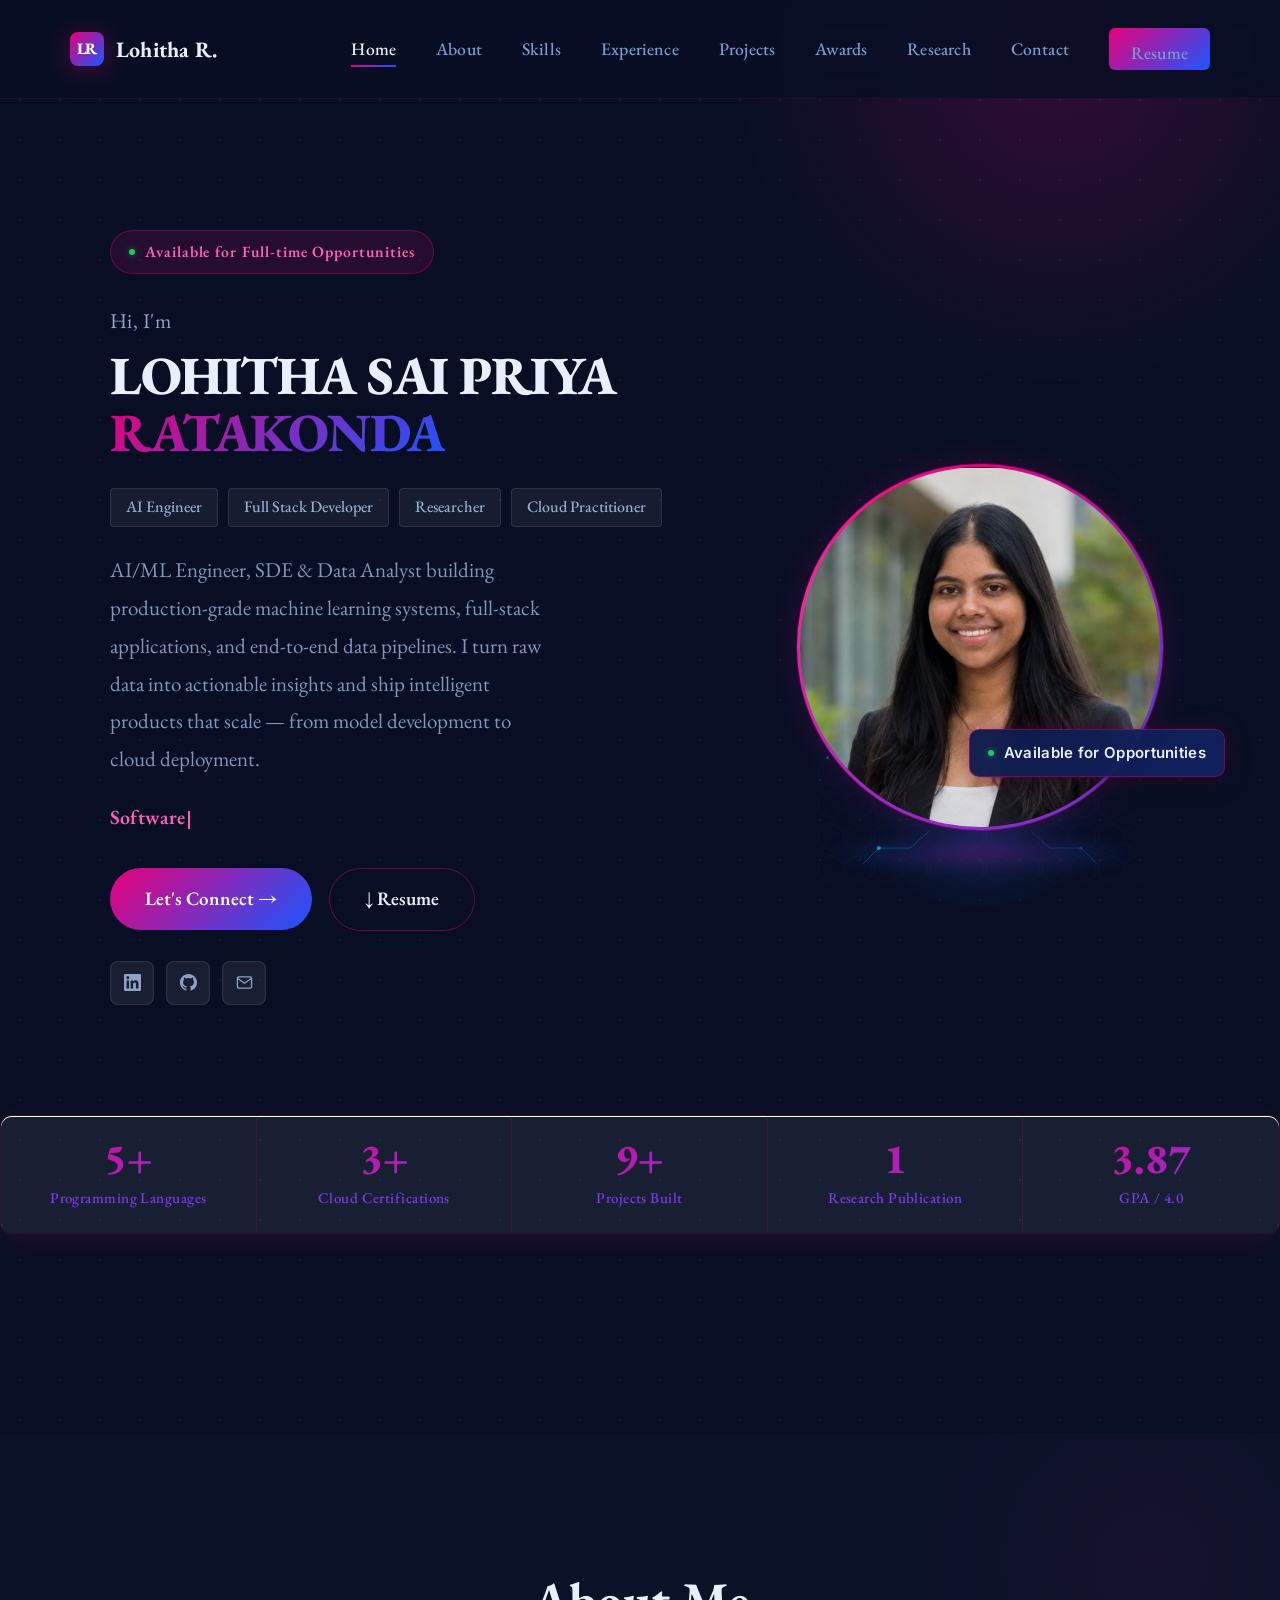
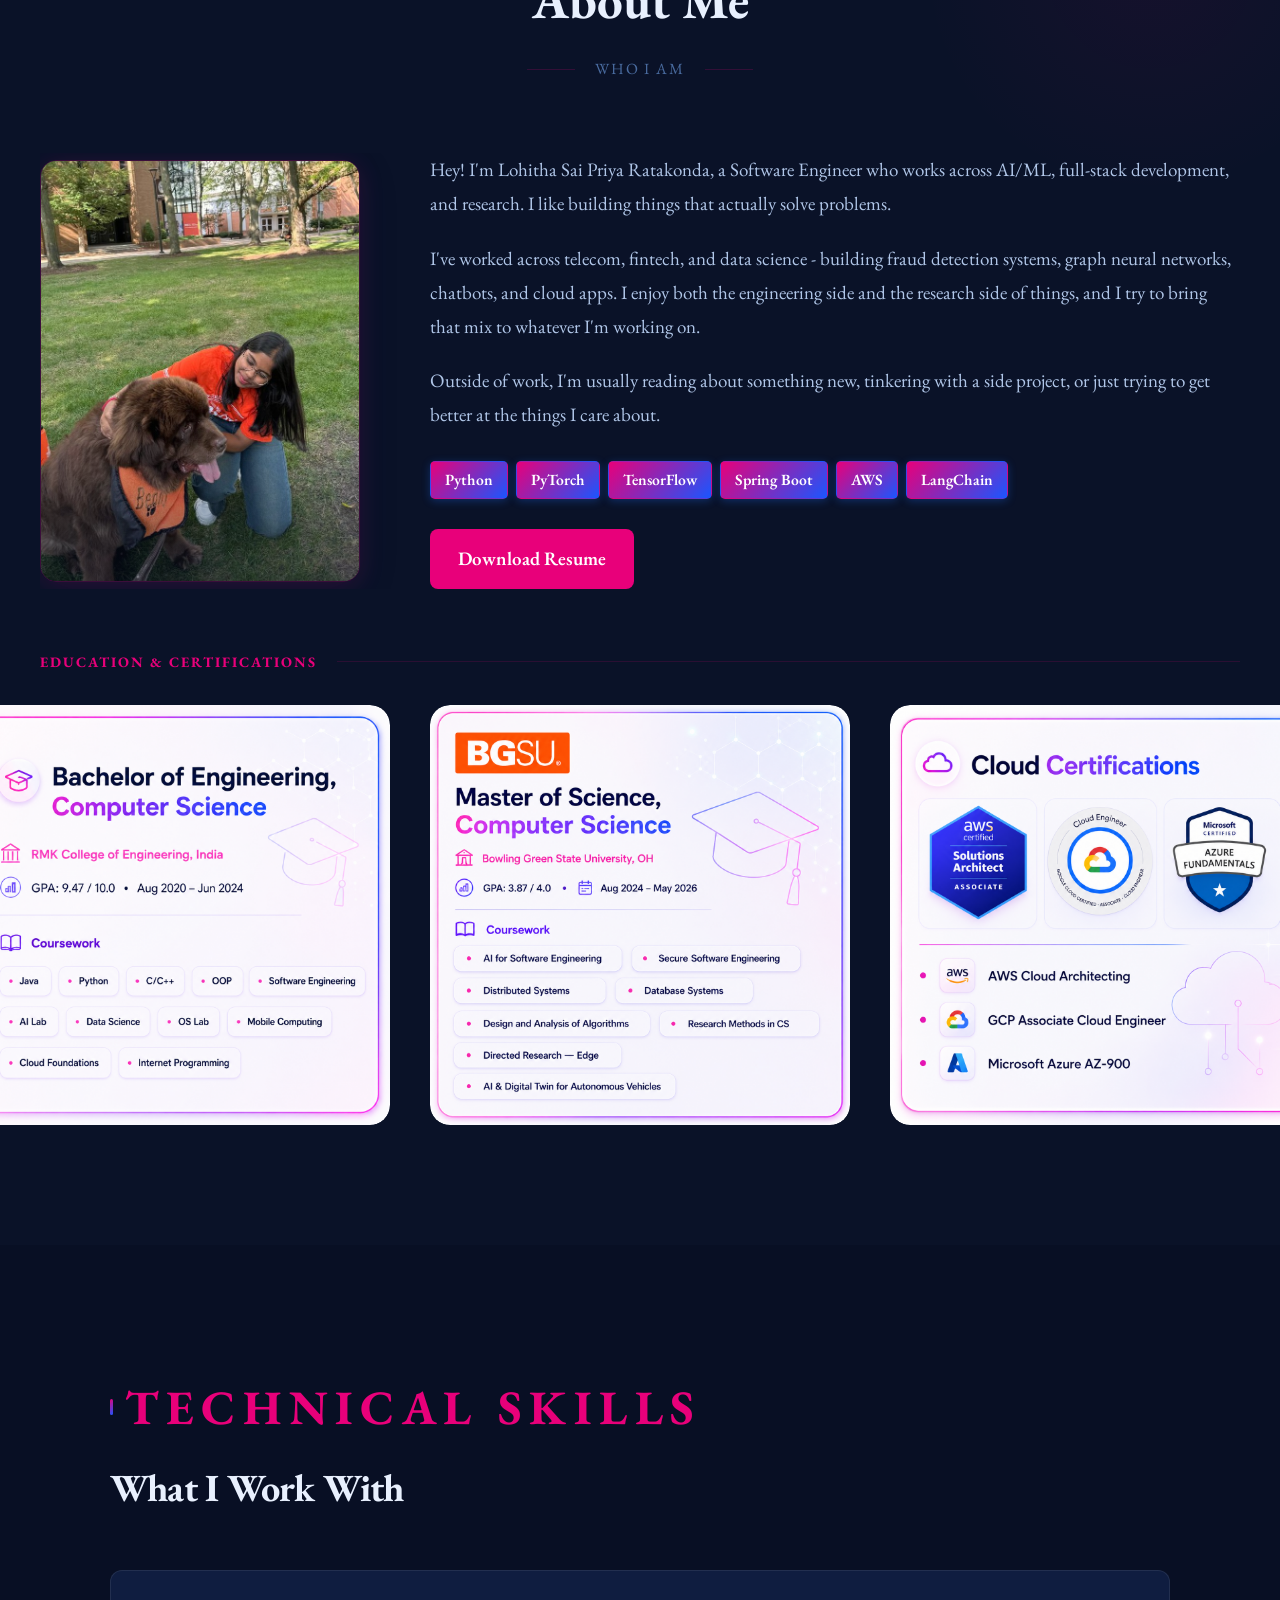
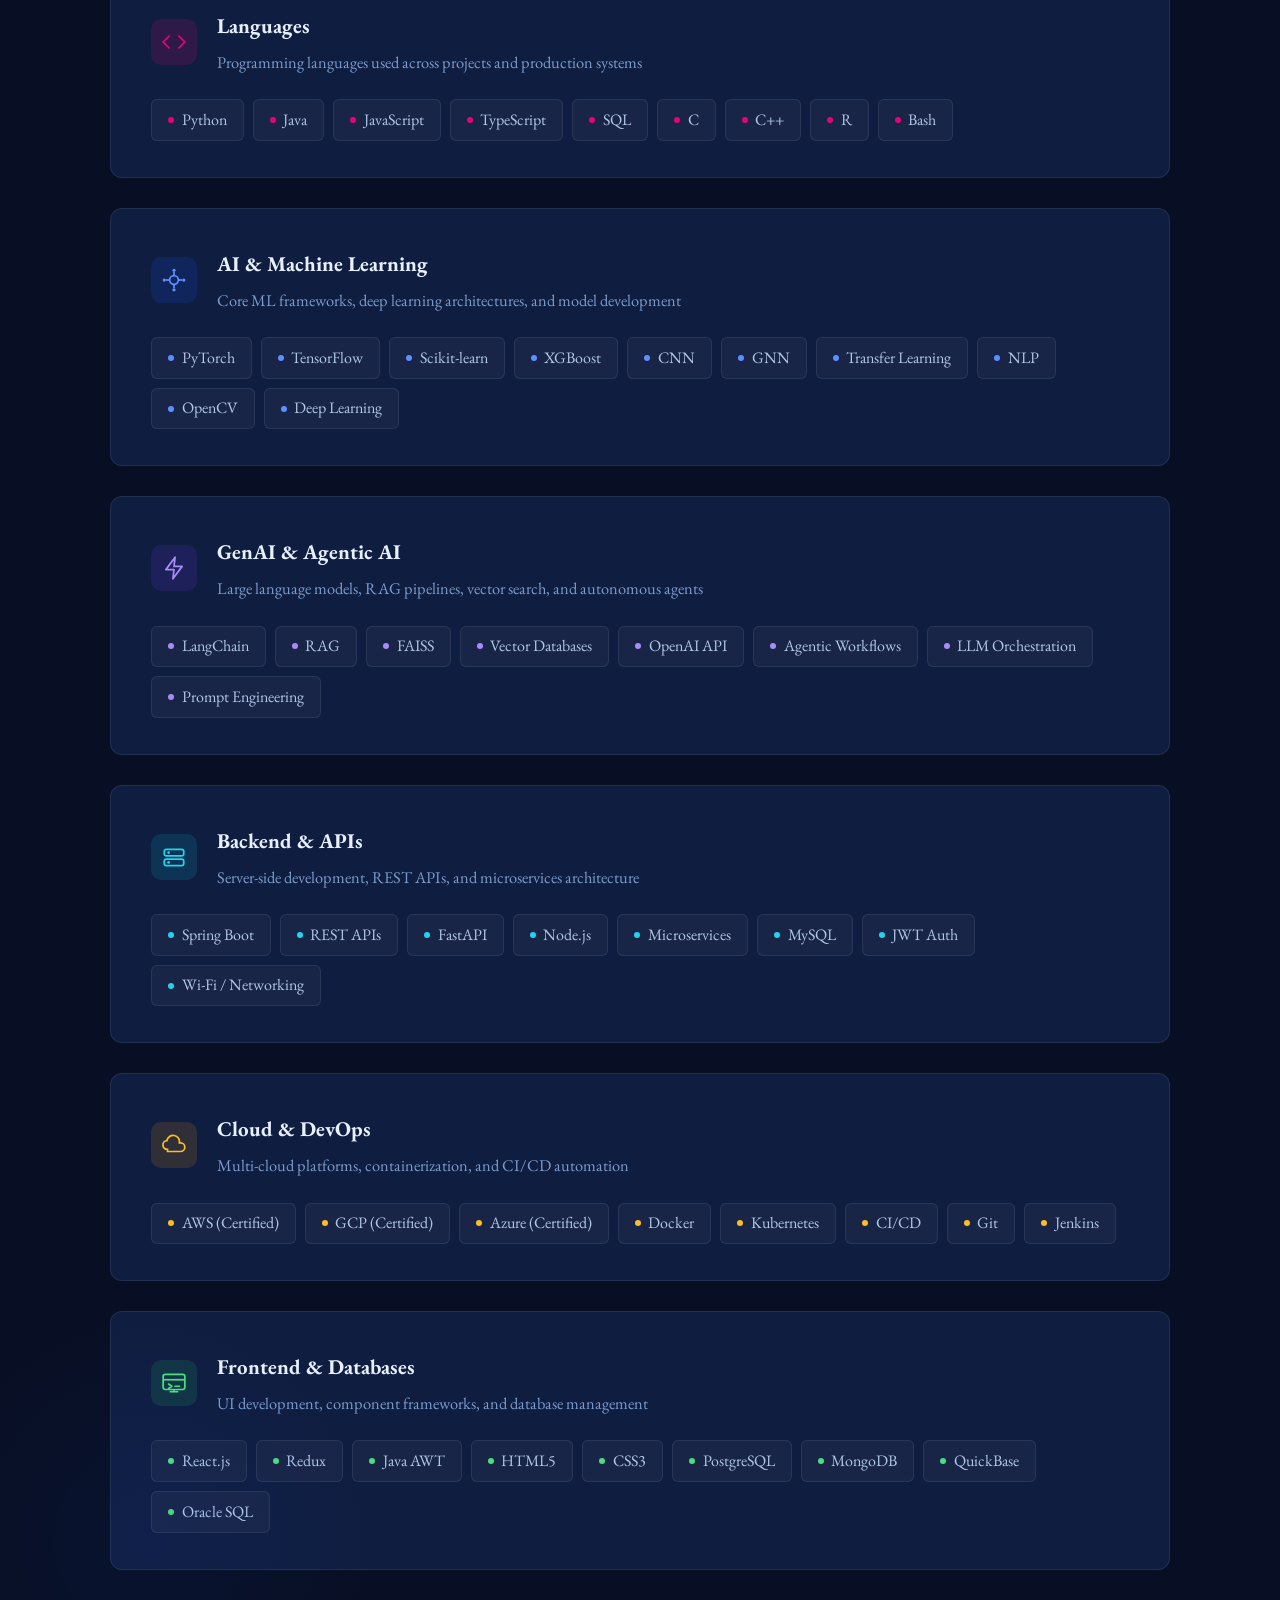
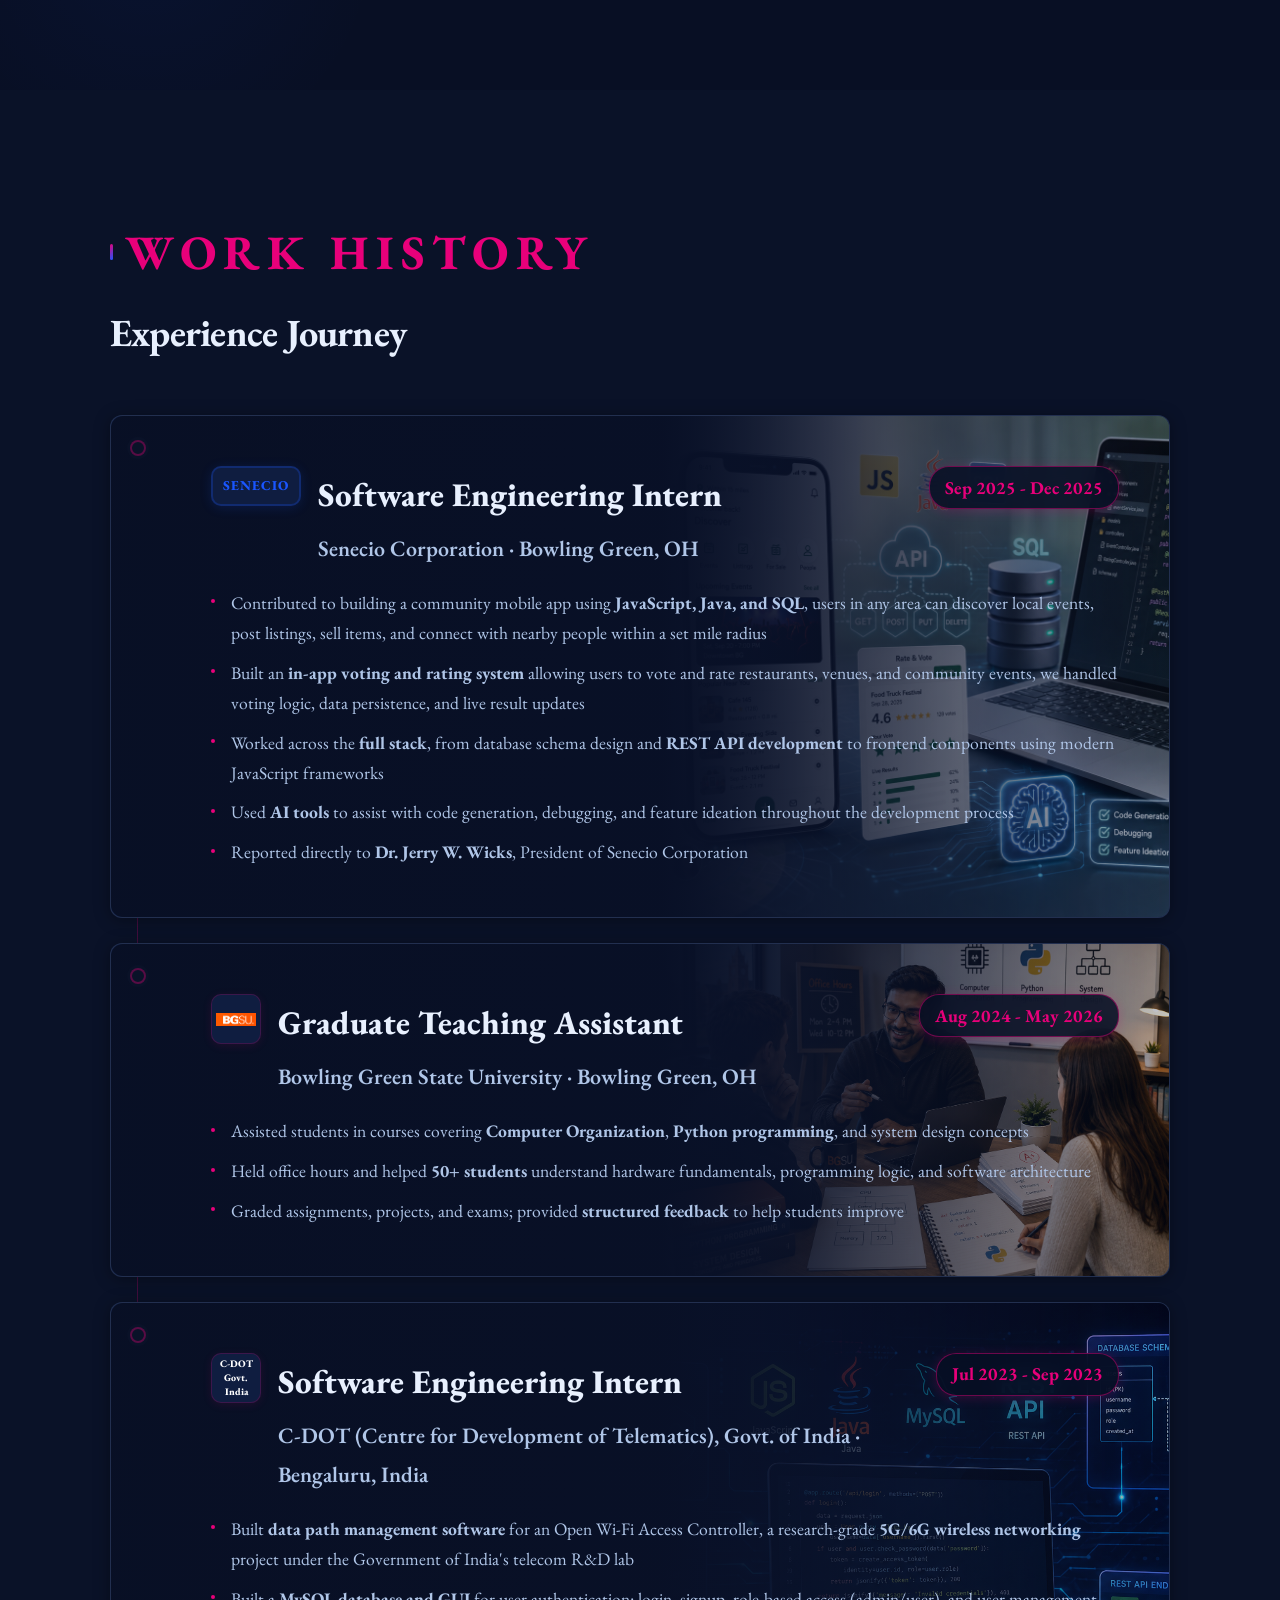
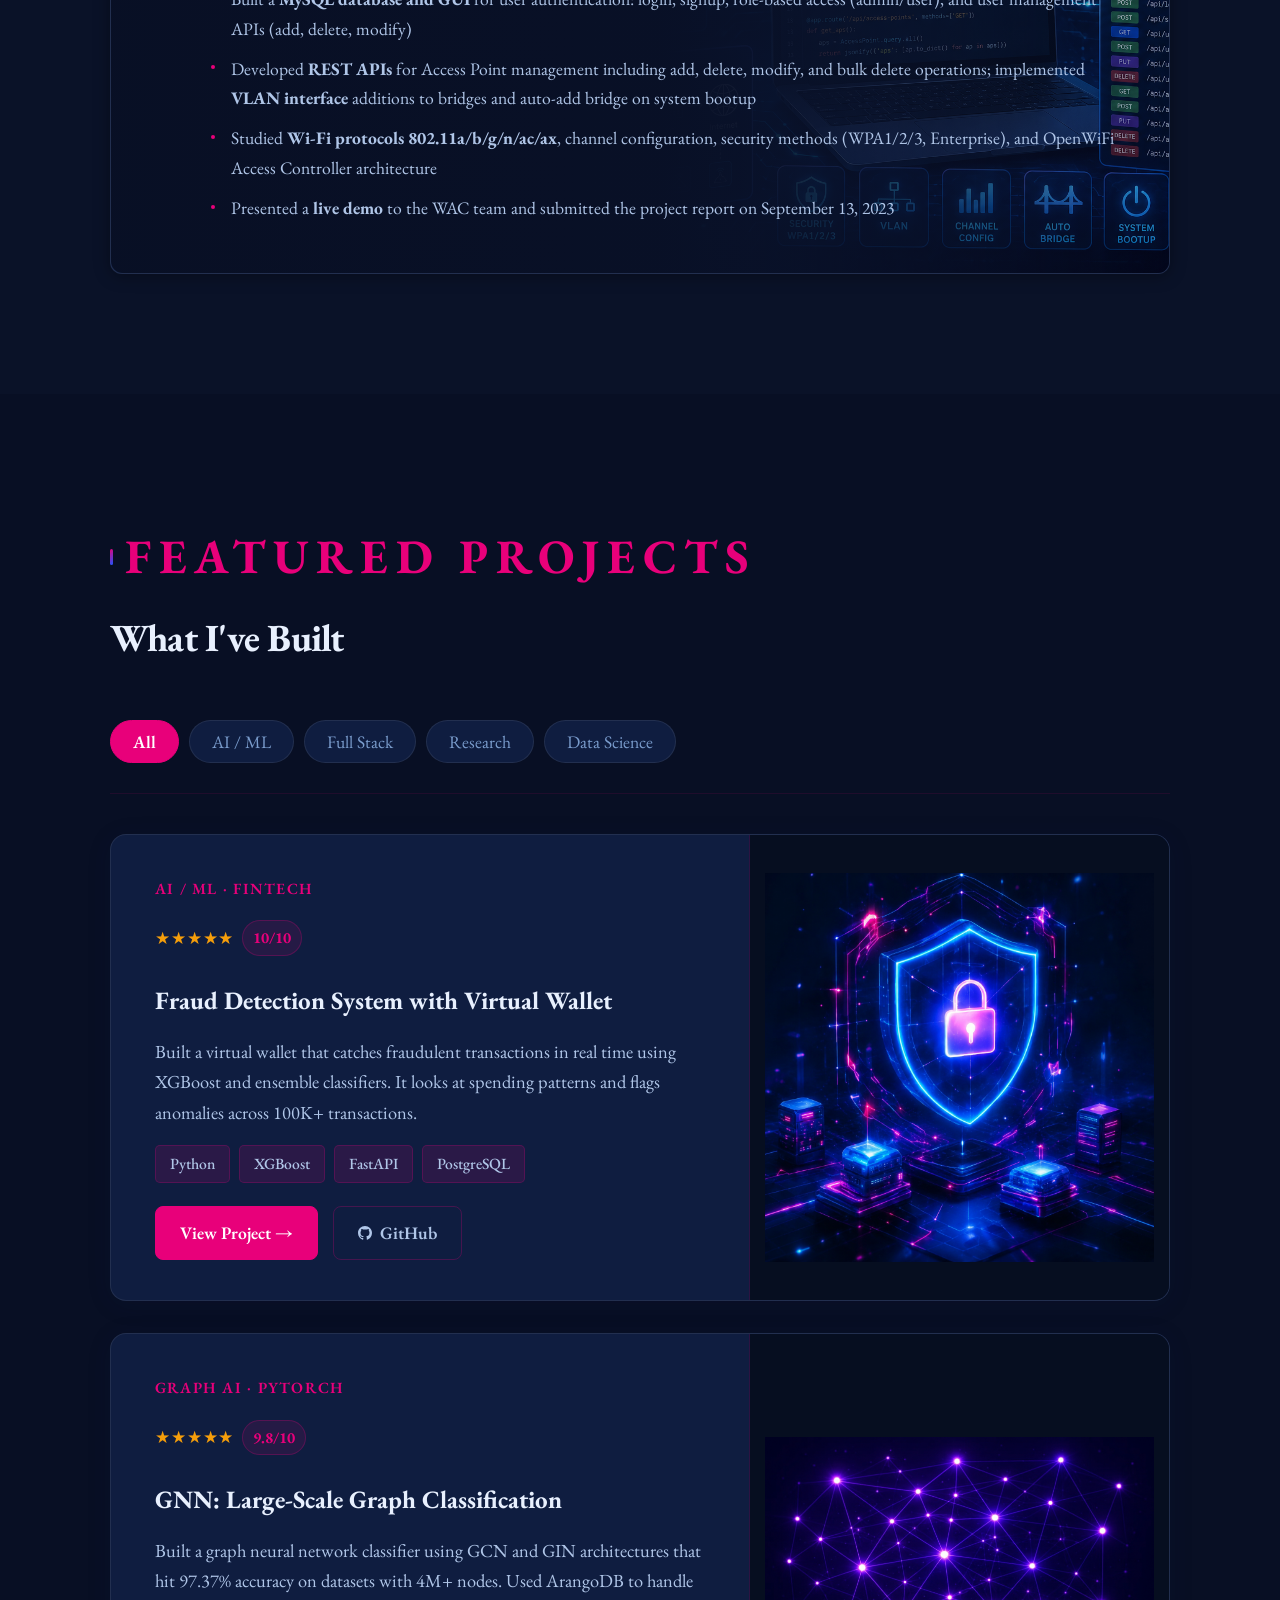
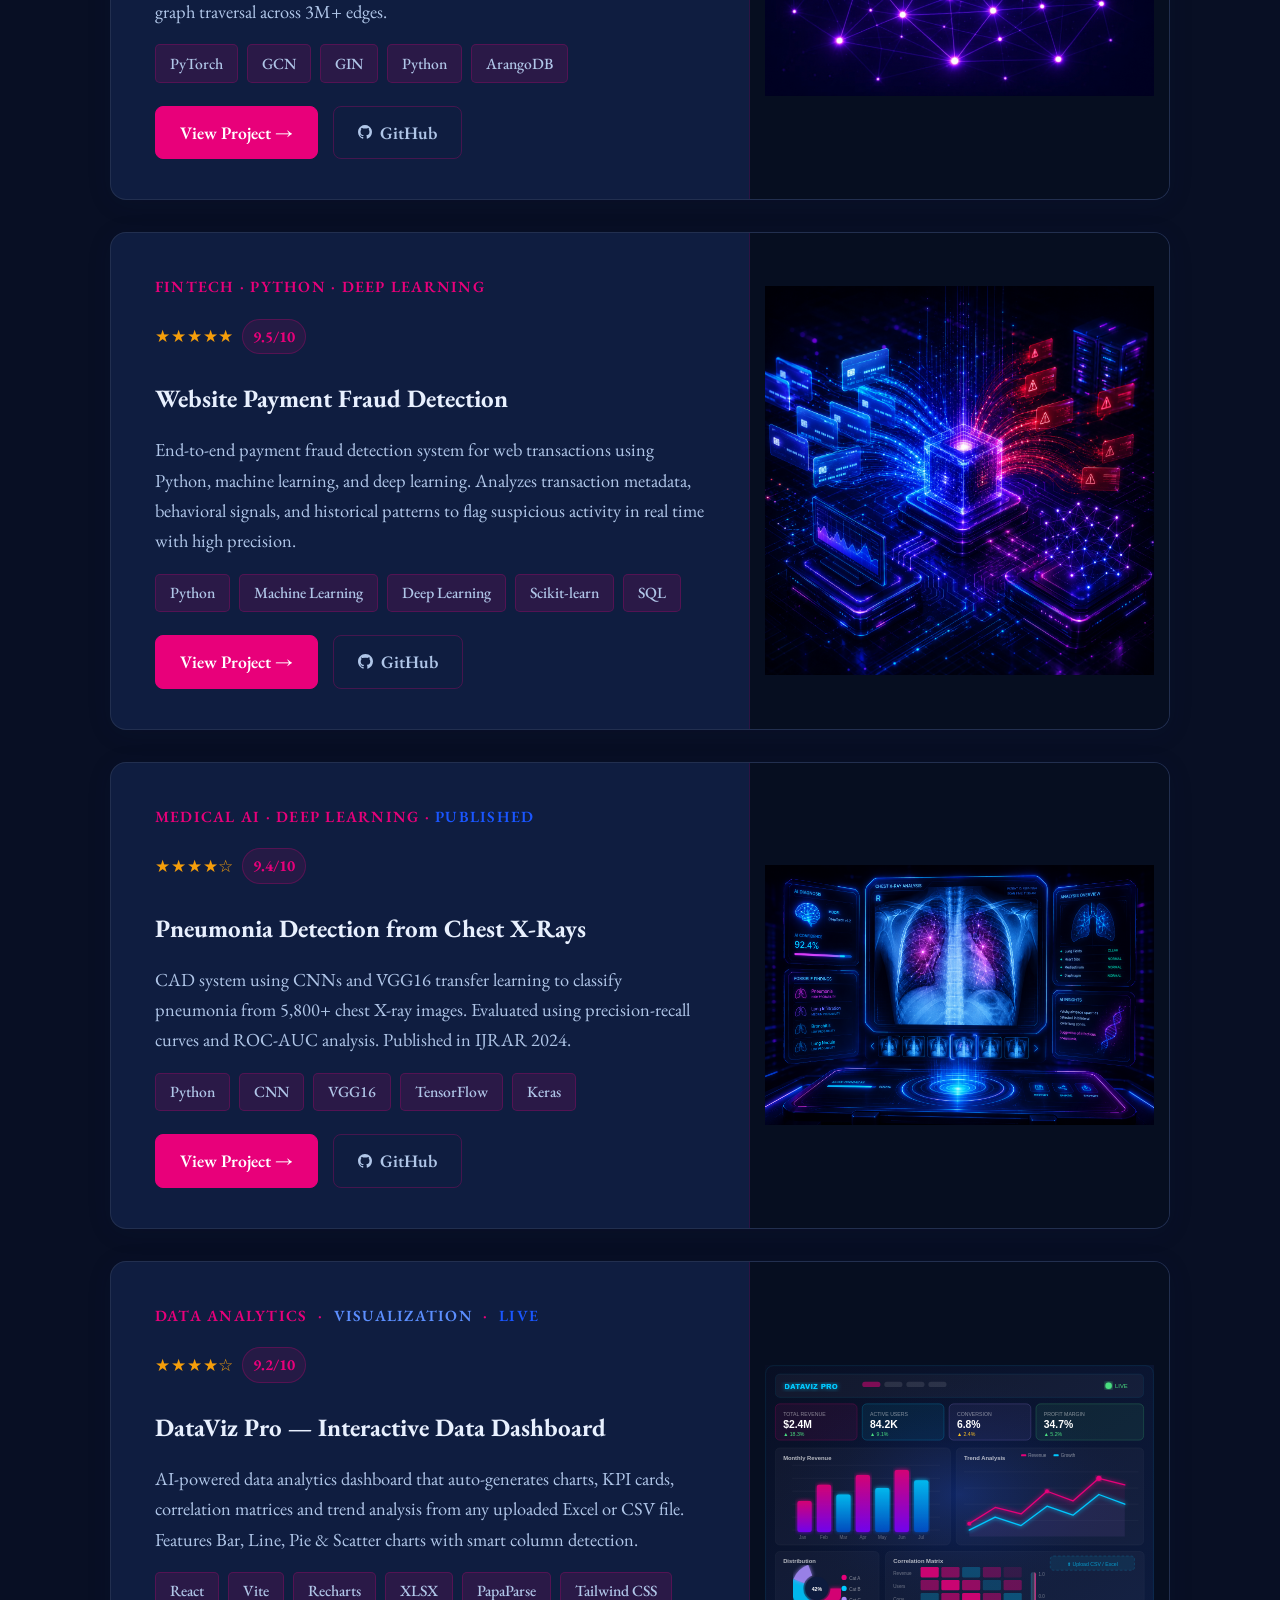
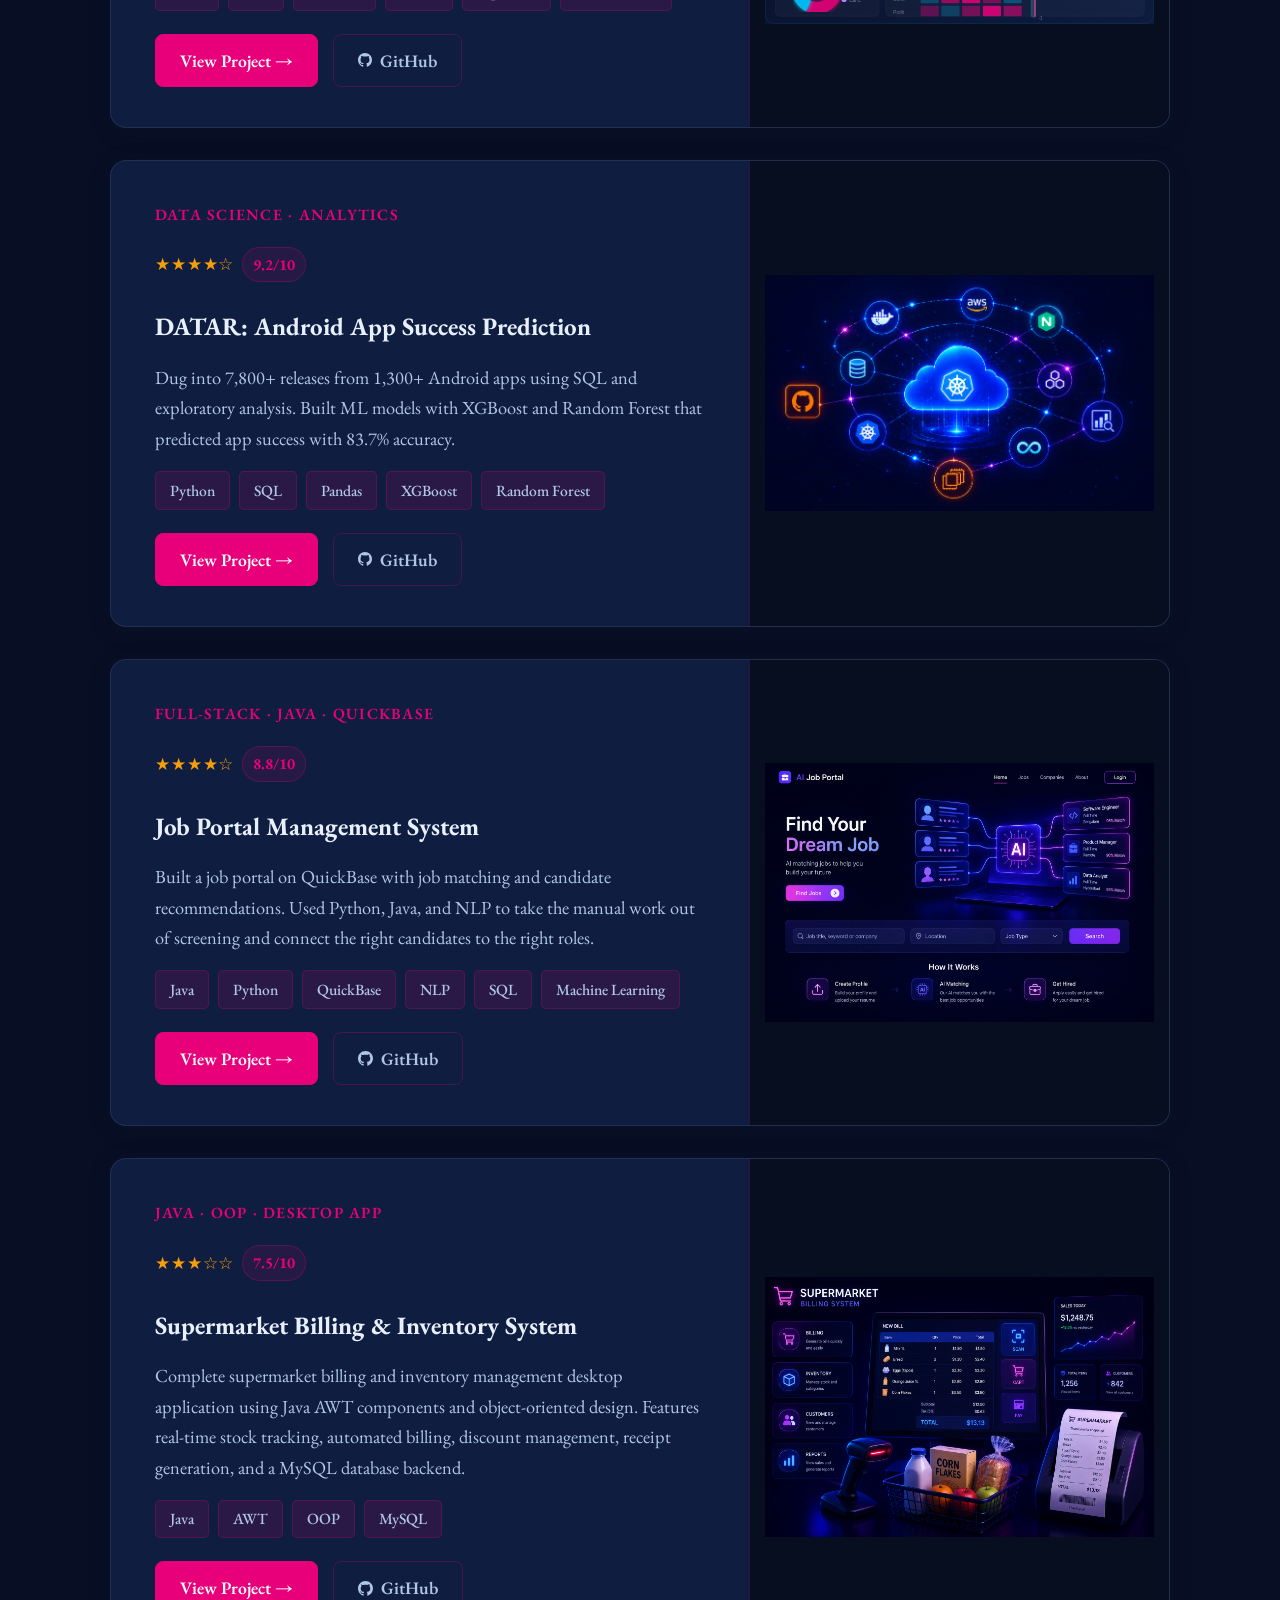
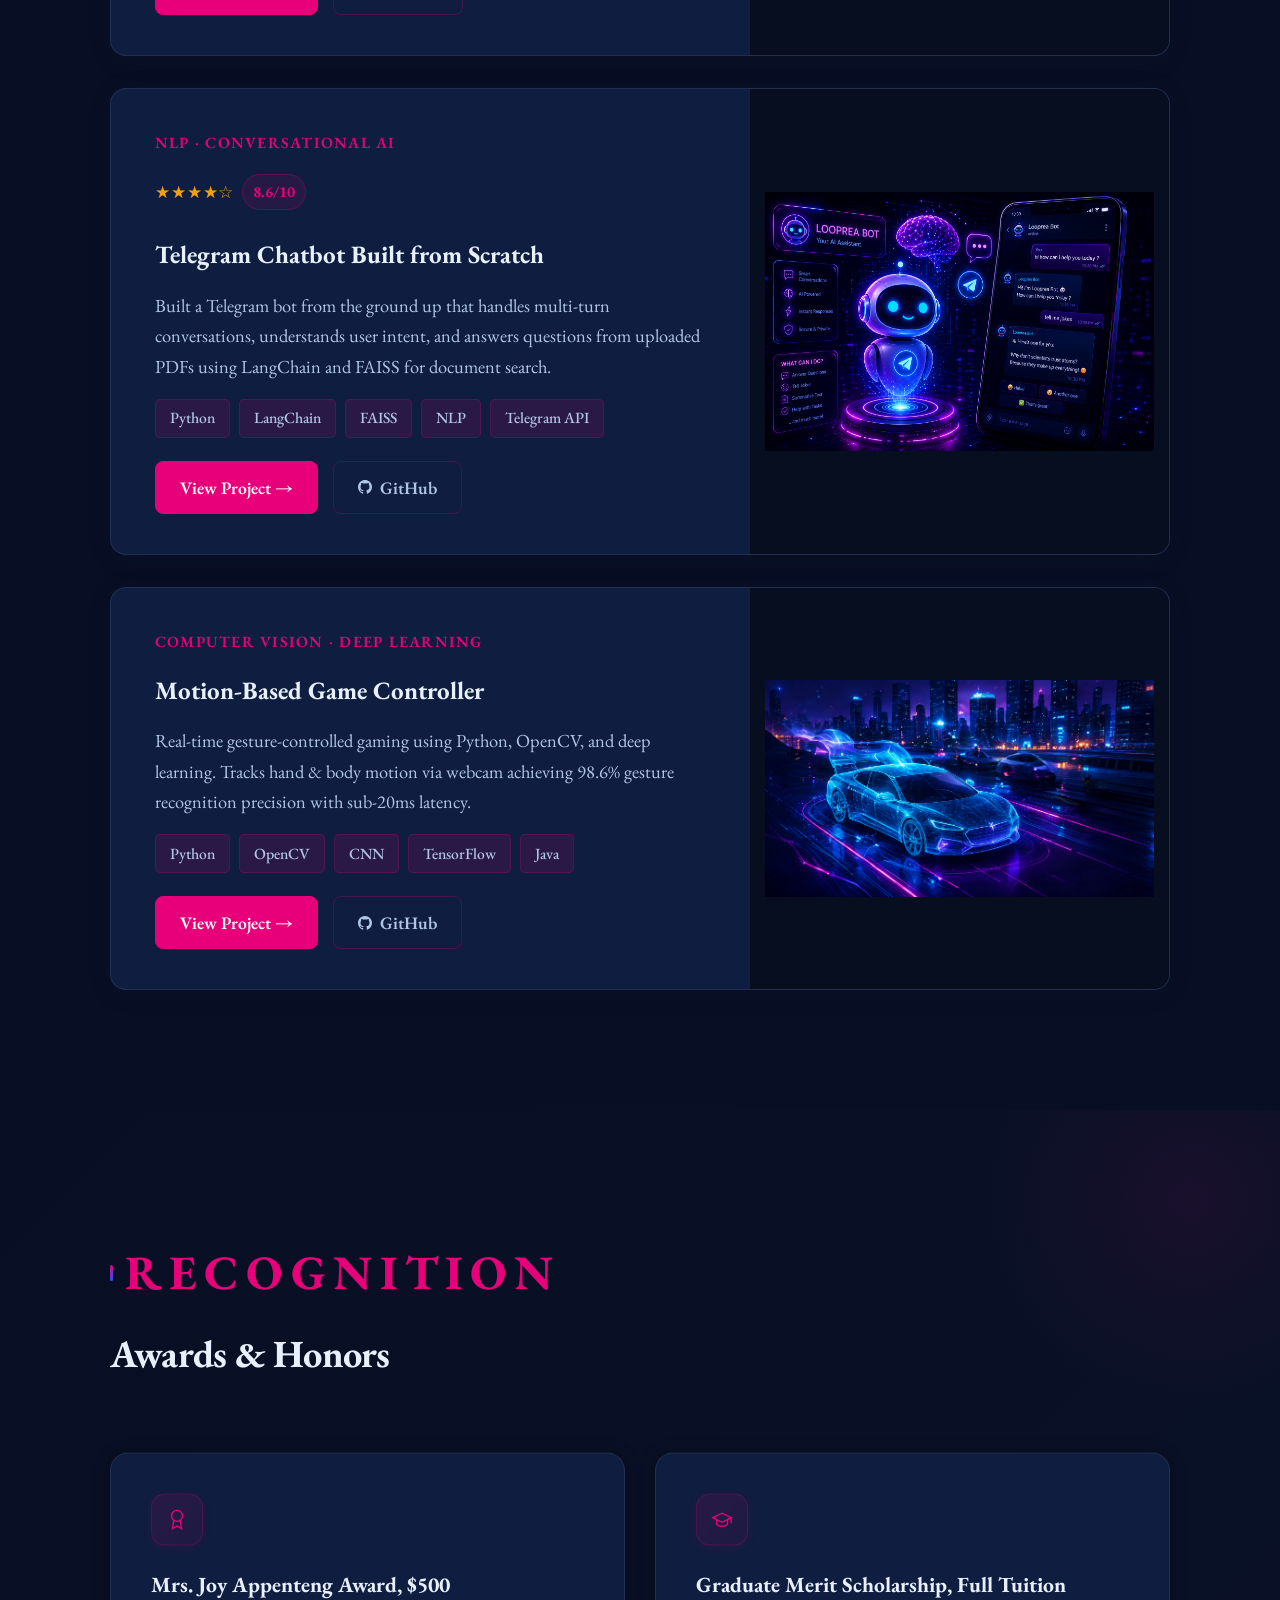
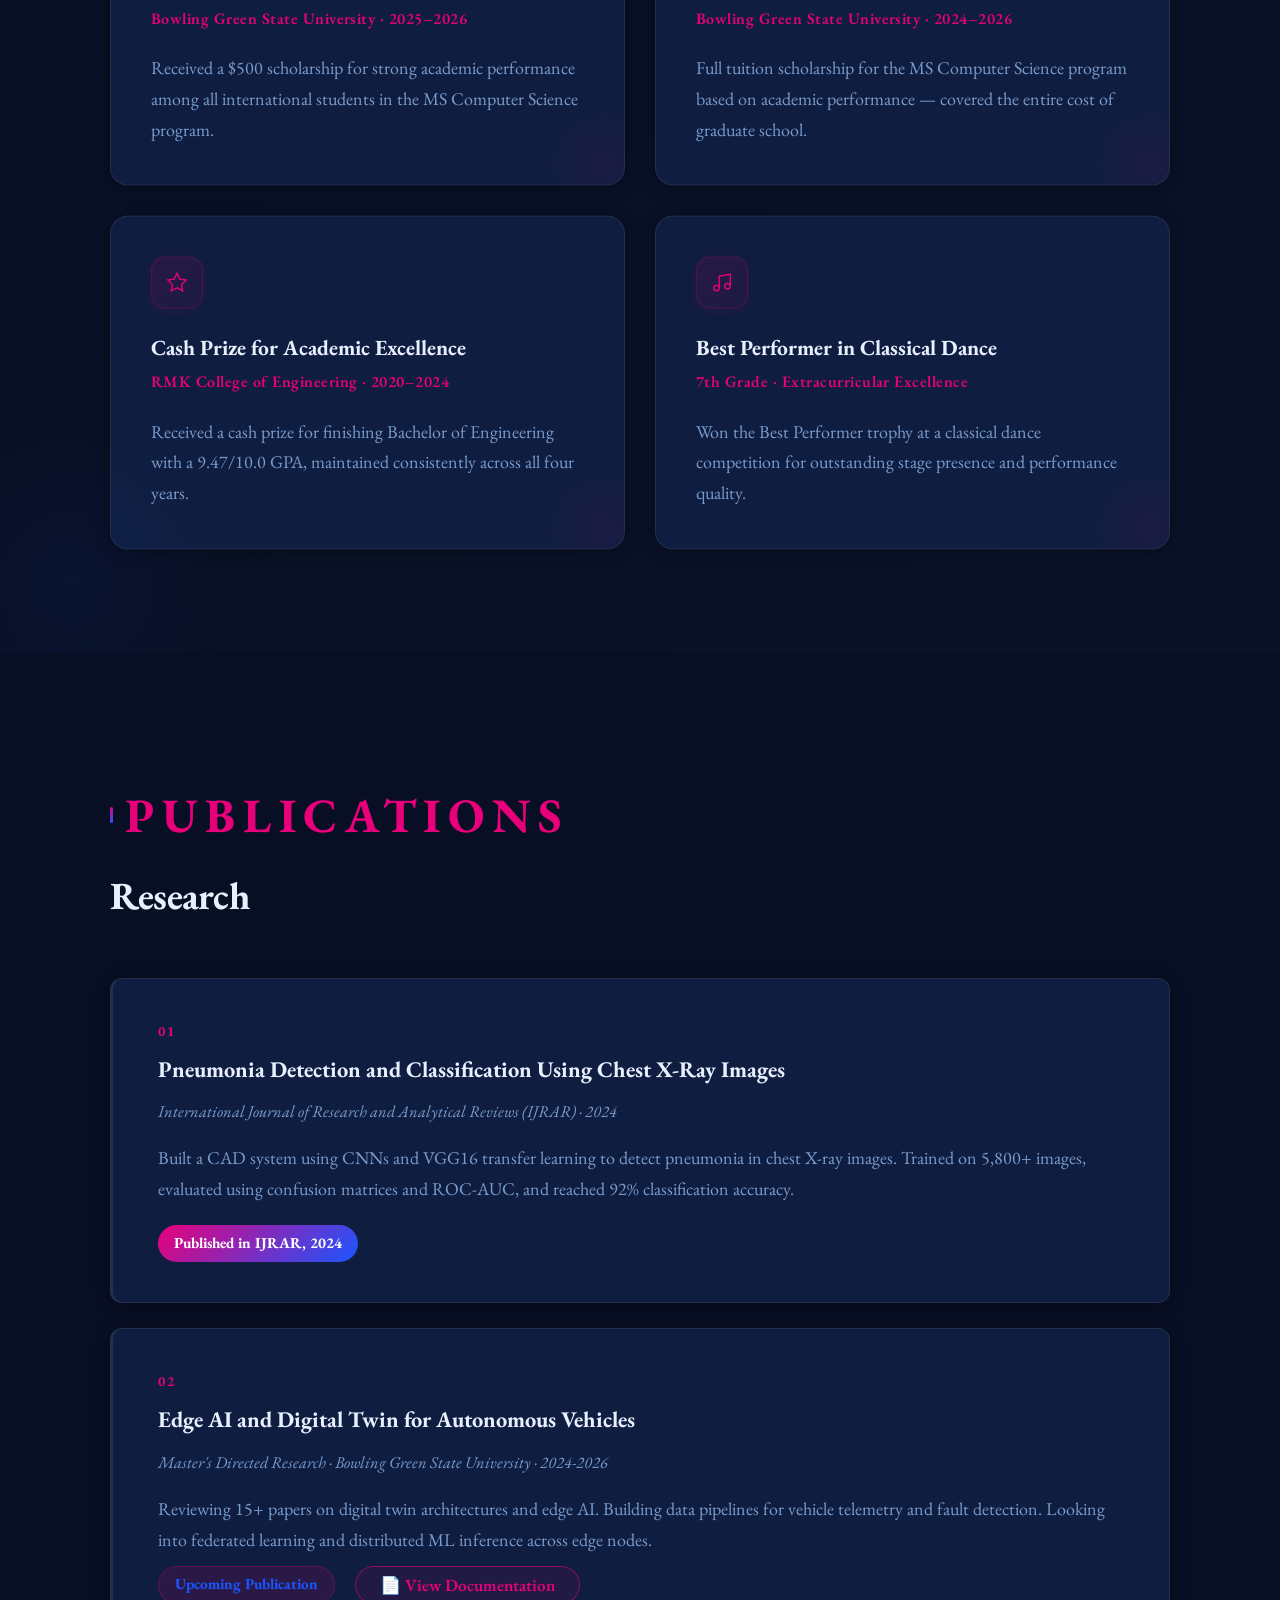
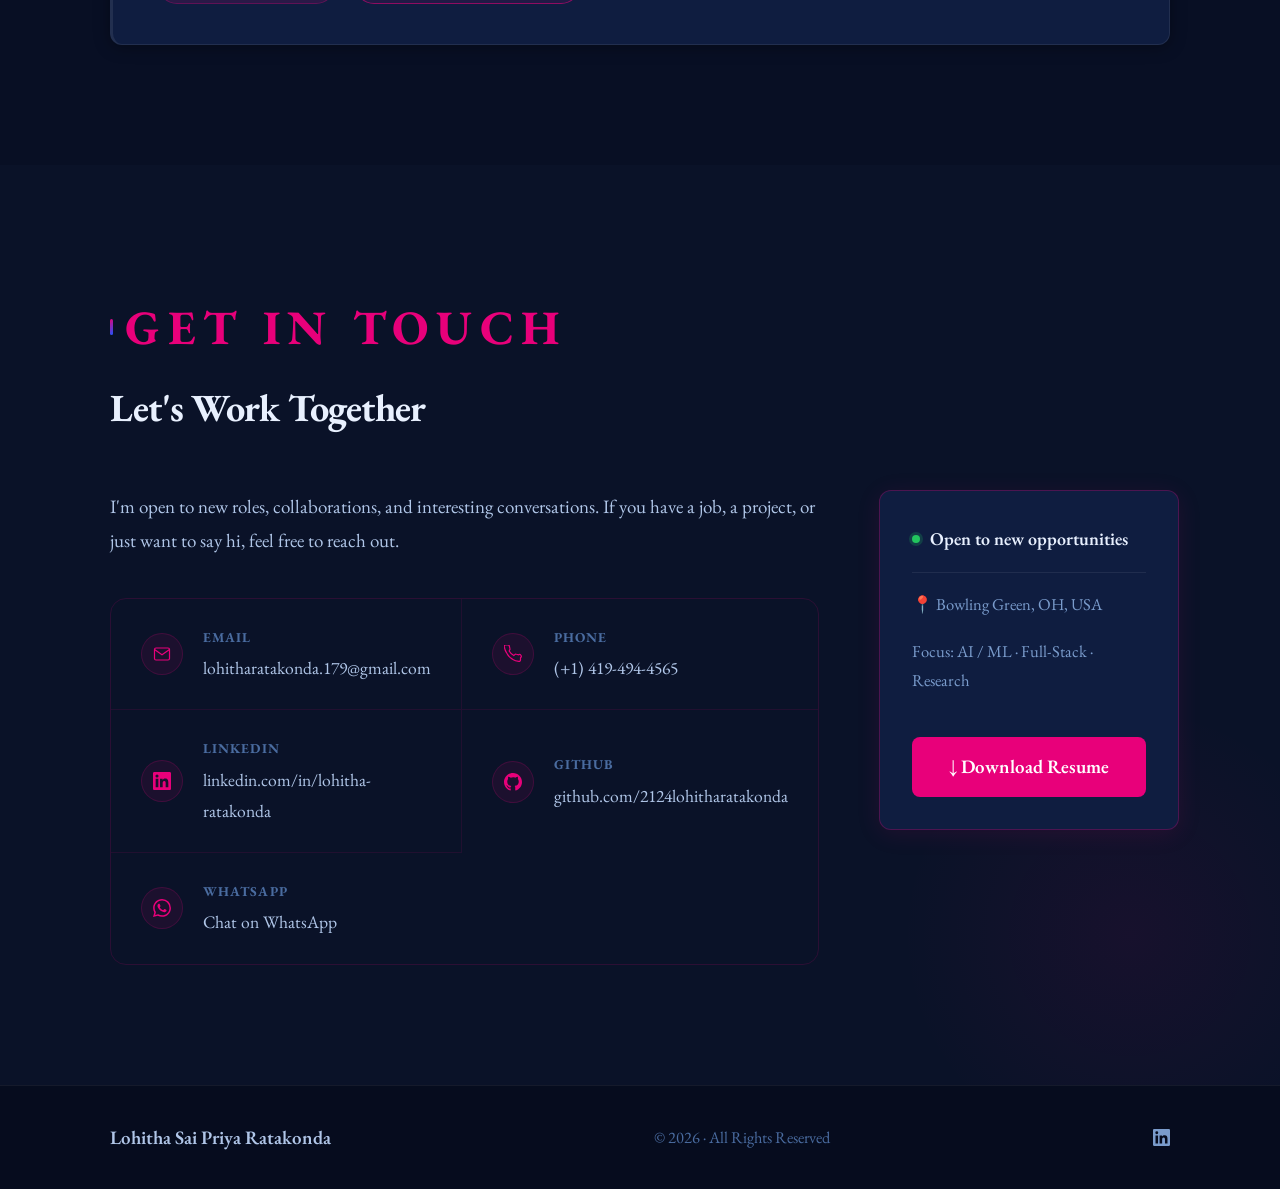
==== commit aa2c9897: "Remove tech stack strip, add SDE role, increase font size - Removed techstack-strip marquee bar from" ====
--- a/index.html
+++ b/index.html
@@ -79,7 +79,7 @@
           <span class="hero-role-tag">Cloud Practitioner</span>
         </div>
 
-        <p class="hero-bio">AI/ML Engineer &amp; Data Analyst building production-grade machine learning systems, full-stack applications, and end-to-end data pipelines. I turn raw data into actionable insights and ship intelligent products that scale — from model development to cloud deployment.</p>
+        <p class="hero-bio">AI/ML Engineer, SDE &amp; Data Analyst building production-grade machine learning systems, full-stack applications, and end-to-end data pipelines. I turn raw data into actionable insights and ship intelligent products that scale — from model development to cloud deployment.</p>
 
         <p class="hero-role"></p>
 
@@ -267,145 +267,6 @@
         <div class="s-eyebrow">Technical Skills</div>
         <h2 class="s-title">What I Work With</h2>
       </div>
-      <!-- TECH STACK OVERVIEW STRIP -->
-      <div class="techstack-strip">
-        <div class="techstack-inner">
-          <div class="techstack-label">
-            <span class="techstack-accent"></span>
-            TECH STACK OVERVIEW
-          </div>
-          <div class="techstack-items">
-
-            <!-- AI / ML -->
-            <div class="tsi">
-              <div class="tsi-icon tsi-c1">
-                <svg viewBox="0 0 48 48" fill="none" xmlns="http://www.w3.org/2000/svg">
-                  <circle cx="24" cy="24" r="9" stroke="currentColor" stroke-width="1.8"/>
-                  <circle cx="24" cy="24" r="3.5" fill="currentColor" opacity="0.6"/>
-                  <circle cx="24" cy="5"  r="3" fill="currentColor"/>
-                  <circle cx="43" cy="24" r="3" fill="currentColor"/>
-                  <circle cx="24" cy="43" r="3" fill="currentColor"/>
-                  <circle cx="5"  cy="24" r="3" fill="currentColor"/>
-                  <line x1="24" y1="8"  x2="24" y2="15" stroke="currentColor" stroke-width="1.8"/>
-                  <line x1="40" y1="24" x2="33" y2="24" stroke="currentColor" stroke-width="1.8"/>
-                  <line x1="24" y1="40" x2="24" y2="33" stroke="currentColor" stroke-width="1.8"/>
-                  <line x1="8"  y1="24" x2="15" y2="24" stroke="currentColor" stroke-width="1.8"/>
-                  <path d="M10 10 L17 17" stroke="currentColor" stroke-width="1.5" stroke-linecap="round"/>
-                  <path d="M38 10 L31 17" stroke="currentColor" stroke-width="1.5" stroke-linecap="round"/>
-                  <path d="M38 38 L31 31" stroke="currentColor" stroke-width="1.5" stroke-linecap="round"/>
-                  <path d="M10 38 L17 31" stroke="currentColor" stroke-width="1.5" stroke-linecap="round"/>
-                </svg>
-              </div>
-              <div class="tsi-lbl">AI / ML</div>
-            </div>
-
-            <div class="tsi-connector">
-              <span></span><span></span><span></span>
-              <span class="tsi-diamond"></span>
-              <span></span><span></span><span></span>
-            </div>
-
-            <!-- Cloud -->
-            <div class="tsi">
-              <div class="tsi-icon tsi-c2">
-                <svg viewBox="0 0 48 48" fill="none" xmlns="http://www.w3.org/2000/svg">
-                  <path d="M12 30 Q7 30 7 25 Q7 19 13 18 Q13 11 20 10 Q27 9 30 15 Q35 15 37 19 Q41 20 41 25 Q41 30 36 30 Z" stroke="currentColor" stroke-width="1.8" stroke-linejoin="round"/>
-                  <line x1="17" y1="30" x2="17" y2="40" stroke="currentColor" stroke-width="1.8" stroke-linecap="round"/>
-                  <line x1="24" y1="30" x2="24" y2="40" stroke="currentColor" stroke-width="1.8" stroke-linecap="round"/>
-                  <line x1="31" y1="30" x2="31" y2="40" stroke="currentColor" stroke-width="1.8" stroke-linecap="round"/>
-                  <circle cx="17" cy="42" r="2.5" fill="currentColor"/>
-                  <circle cx="24" cy="42" r="2.5" fill="currentColor"/>
-                  <circle cx="31" cy="42" r="2.5" fill="currentColor"/>
-                </svg>
-              </div>
-              <div class="tsi-lbl">Cloud</div>
-            </div>
-
-            <div class="tsi-connector">
-              <span></span><span></span><span></span>
-              <span class="tsi-diamond"></span>
-              <span></span><span></span><span></span>
-            </div>
-
-            <!-- DevOps -->
-            <div class="tsi">
-              <div class="tsi-icon tsi-c3">
-                <svg viewBox="0 0 48 48" fill="none" xmlns="http://www.w3.org/2000/svg">
-                  <circle cx="24" cy="24" r="17" stroke="currentColor" stroke-width="1.8" stroke-dasharray="4 3"/>
-                  <rect x="15" y="17" width="18" height="14" rx="3" stroke="currentColor" stroke-width="1.8"/>
-                  <path d="M20 24 L22 27 L28 21" stroke="currentColor" stroke-width="2.2" stroke-linecap="round" stroke-linejoin="round"/>
-                </svg>
-              </div>
-              <div class="tsi-lbl">DevOps</div>
-            </div>
-
-            <div class="tsi-connector">
-              <span></span><span></span><span></span>
-              <span class="tsi-diamond"></span>
-              <span></span><span></span><span></span>
-            </div>
-
-            <!-- Backend -->
-            <div class="tsi">
-              <div class="tsi-icon tsi-c4">
-                <svg viewBox="0 0 48 48" fill="none" xmlns="http://www.w3.org/2000/svg">
-                  <rect x="7"  y="9"  width="34" height="10" rx="3" stroke="currentColor" stroke-width="1.8"/>
-                  <rect x="7"  y="24" width="34" height="10" rx="3" stroke="currentColor" stroke-width="1.8"/>
-                  <circle cx="13" cy="14" r="2.5" fill="currentColor"/>
-                  <circle cx="13" cy="29" r="2.5" fill="currentColor"/>
-                  <line x1="20" y1="14" x2="34" y2="14" stroke="currentColor" stroke-width="1.8" stroke-linecap="round"/>
-                  <line x1="20" y1="29" x2="34" y2="29" stroke="currentColor" stroke-width="1.8" stroke-linecap="round"/>
-                  <line x1="12" y1="39" x2="36" y2="39" stroke="currentColor" stroke-width="1.8" stroke-linecap="round" stroke-dasharray="3 3"/>
-                </svg>
-              </div>
-              <div class="tsi-lbl">Backend</div>
-            </div>
-
-            <div class="tsi-connector">
-              <span></span><span></span><span></span>
-              <span class="tsi-diamond"></span>
-              <span></span><span></span><span></span>
-            </div>
-
-            <!-- Frontend -->
-            <div class="tsi">
-              <div class="tsi-icon tsi-c5">
-                <svg viewBox="0 0 48 48" fill="none" xmlns="http://www.w3.org/2000/svg">
-                  <rect x="4" y="8" width="40" height="28" rx="4" stroke="currentColor" stroke-width="1.8"/>
-                  <line x1="4" y1="17" x2="44" y2="17" stroke="currentColor" stroke-width="1.4"/>
-                  <circle cx="10" cy="12.5" r="2" fill="currentColor" opacity="0.7"/>
-                  <circle cx="17" cy="12.5" r="2" fill="currentColor" opacity="0.7"/>
-                  <circle cx="24" cy="12.5" r="2" fill="currentColor" opacity="0.7"/>
-                  <path d="M14 28 L19 23 L14 18" stroke="currentColor" stroke-width="2" stroke-linecap="round" stroke-linejoin="round"/>
-                  <line x1="23" y1="28" x2="33" y2="28" stroke="currentColor" stroke-width="2" stroke-linecap="round"/>
-                  <line x1="18" y1="40" x2="30" y2="40" stroke="currentColor" stroke-width="2.2" stroke-linecap="round"/>
-                  <line x1="24" y1="36" x2="24" y2="40" stroke="currentColor" stroke-width="1.8"/>
-                </svg>
-              </div>
-              <div class="tsi-lbl">Frontend</div>
-            </div>
-
-            <div class="tsi-connector">
-              <span></span><span></span><span></span>
-              <span class="tsi-diamond"></span>
-              <span></span><span></span><span></span>
-            </div>
-
-            <!-- Databases -->
-            <div class="tsi">
-              <div class="tsi-icon tsi-c6">
-                <svg viewBox="0 0 48 48" fill="none" xmlns="http://www.w3.org/2000/svg">
-                  <ellipse cx="24" cy="13" rx="15" ry="6" stroke="currentColor" stroke-width="1.8"/>
-                  <path d="M9 13 L9 35 Q9 41 24 41 Q39 41 39 35 L39 13" stroke="currentColor" stroke-width="1.8"/>
-                  <path d="M9 24 Q9 30 24 30 Q39 30 39 24" stroke="currentColor" stroke-width="1.8"/>
-                </svg>
-              </div>
-              <div class="tsi-lbl">Databases</div>
-            </div>
-
-          </div><!-- /techstack-items -->
-        </div><!-- /techstack-inner -->
-      </div><!-- /techstack-strip -->
 
       <div class="expertise-list">
 
--- a/css/style.css
+++ b/css/style.css
@@ -61,7 +61,7 @@
   --inner: 1200px;
 }
 
-html { scroll-behavior: smooth; overflow-x: hidden; }
+html { scroll-behavior: smooth; overflow-x: hidden; font-size: 125%; /* 20px base — scales all rem units up */ }
 
 body {
   font-family: 'EB Garamond', Georgia, serif;
@@ -69,7 +69,7 @@
   color: var(--text-2);
   overflow-x: hidden;
   font-size: 1.05rem;
-  line-height: 1.75;
+  line-height: 1.78;
   -webkit-font-smoothing: antialiased;
 }
 
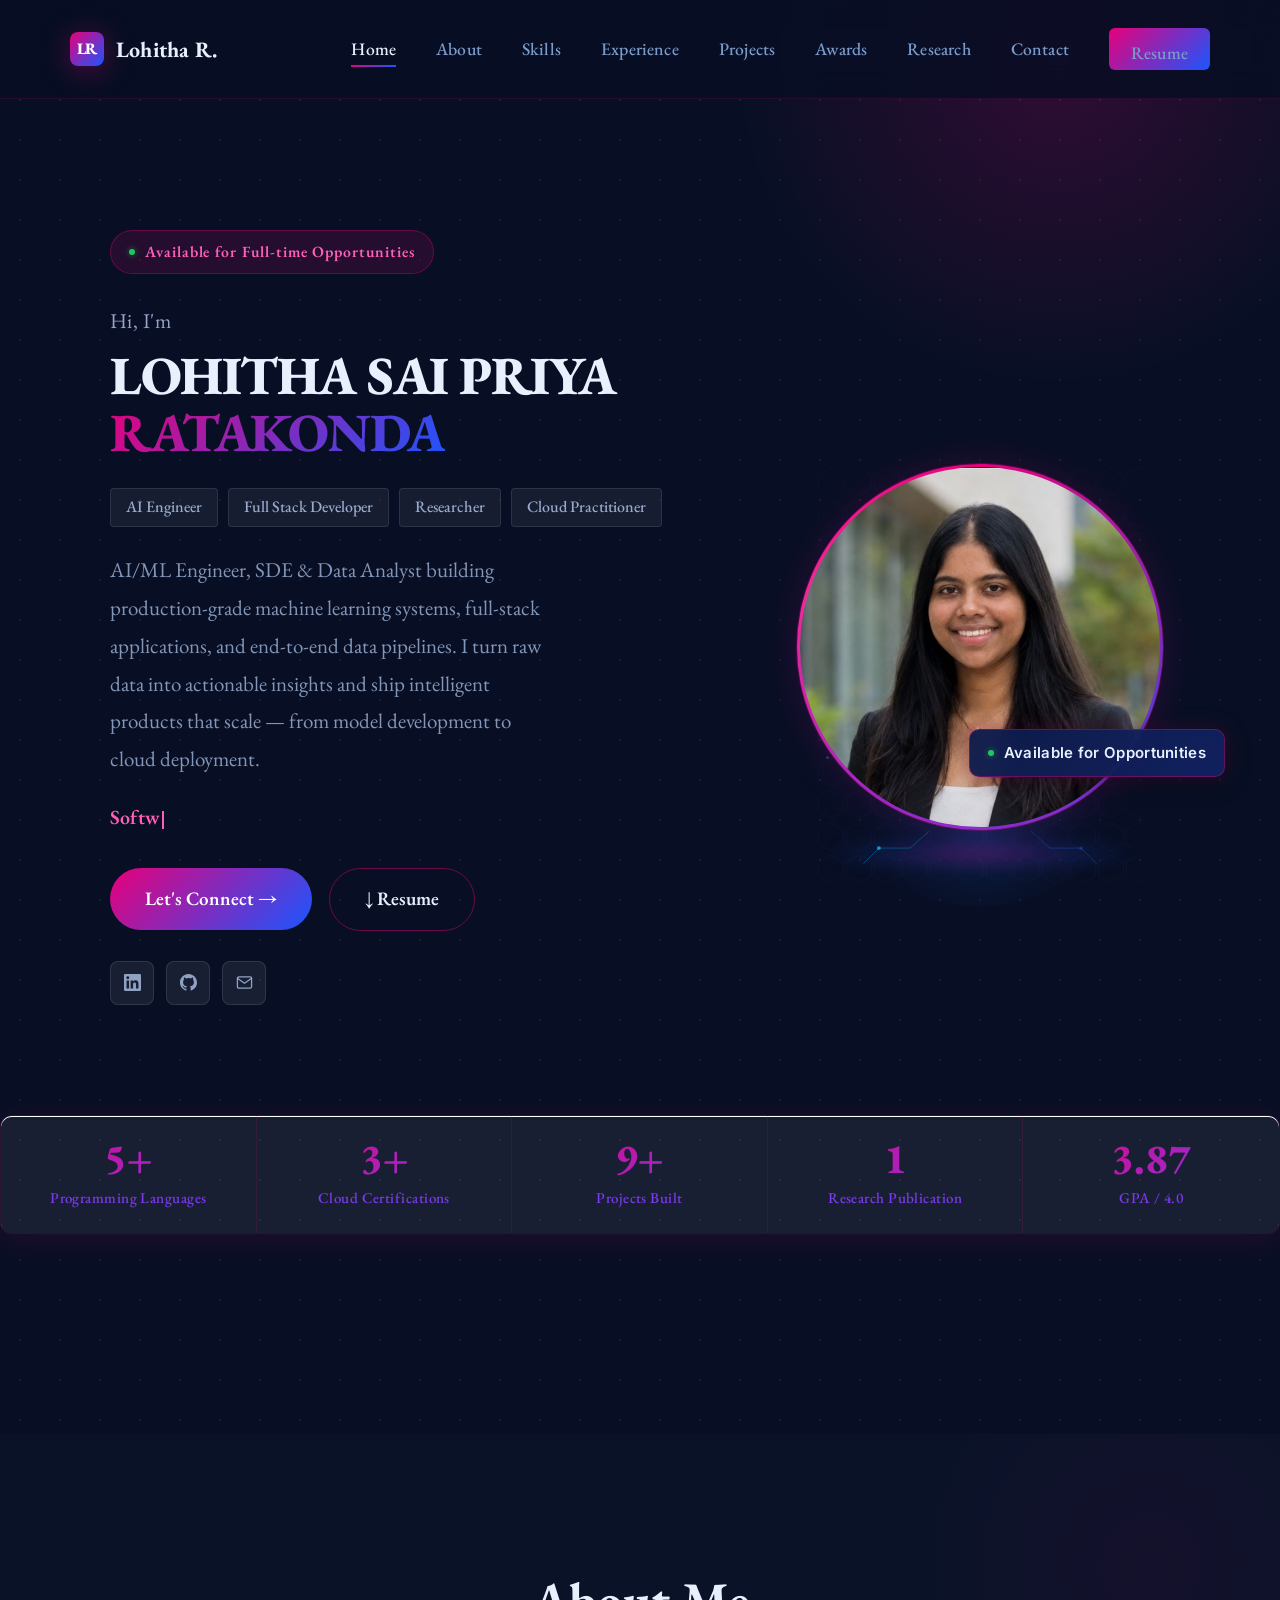
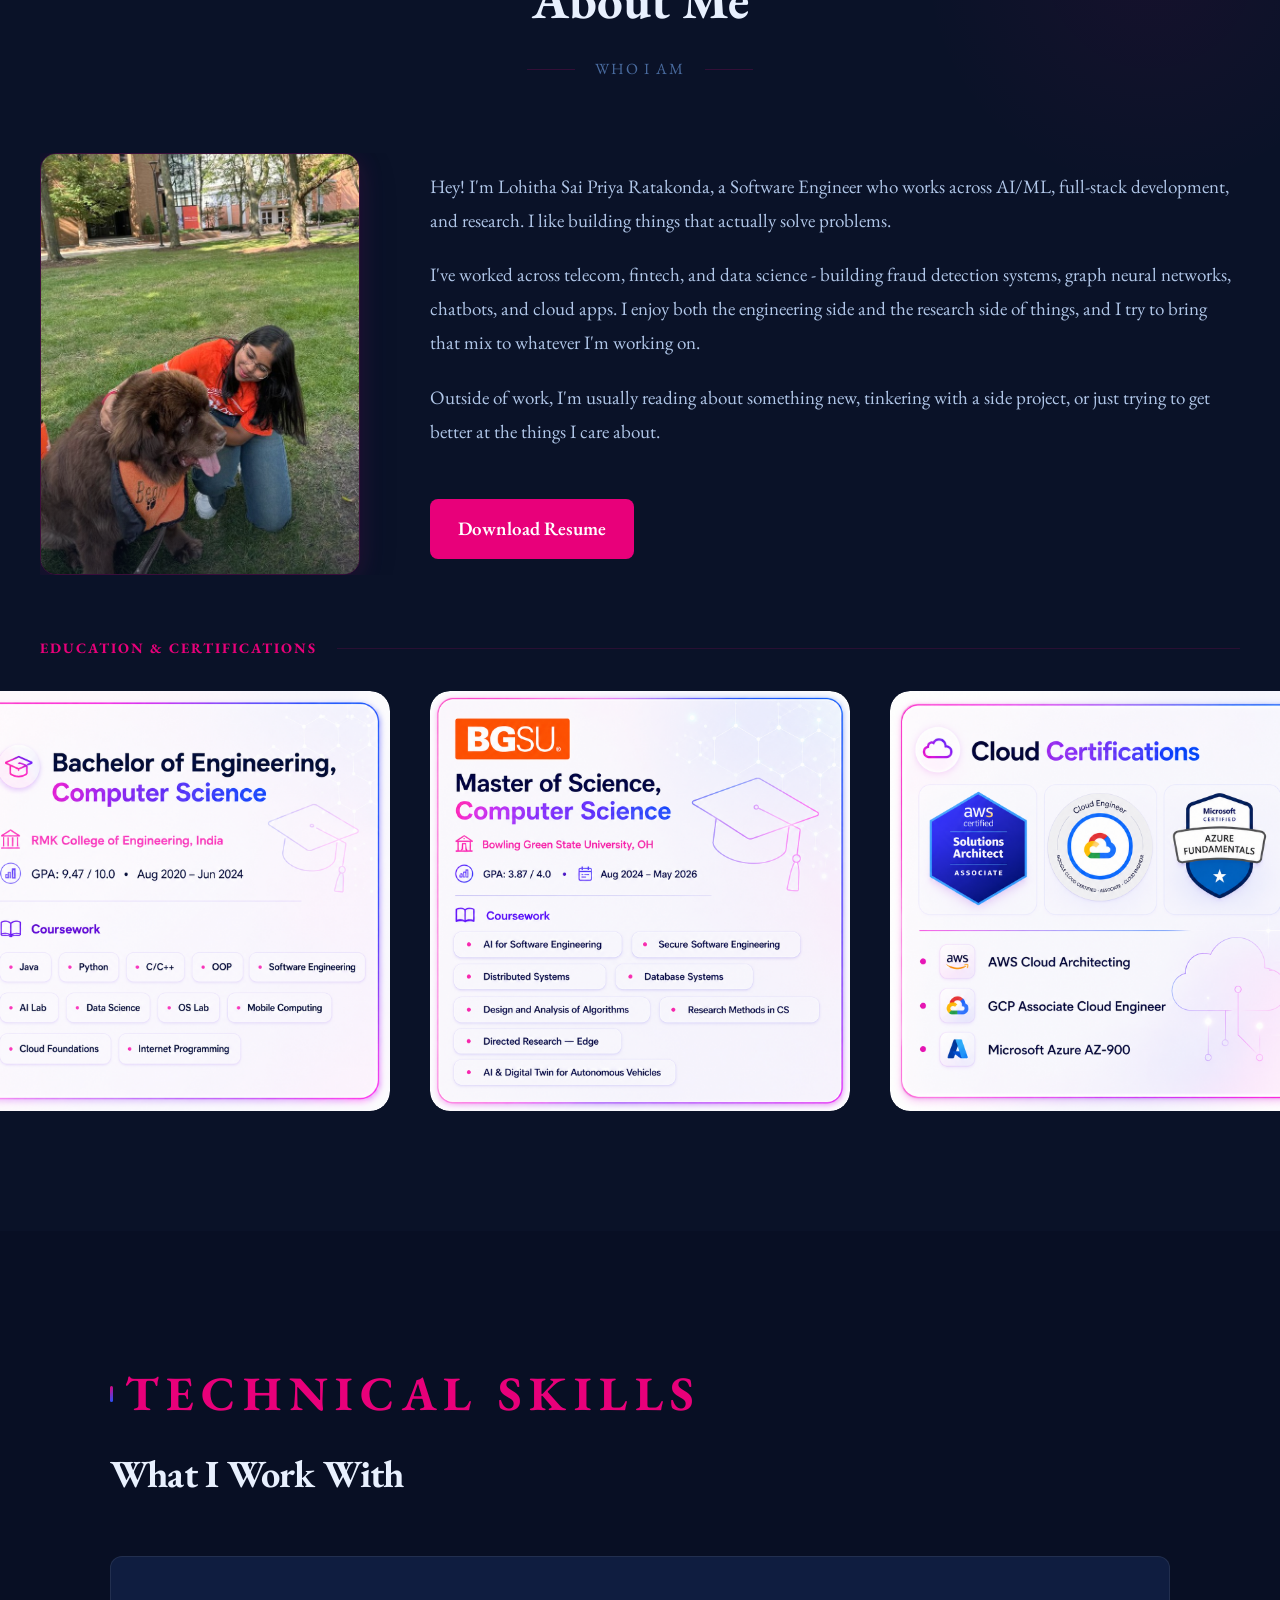
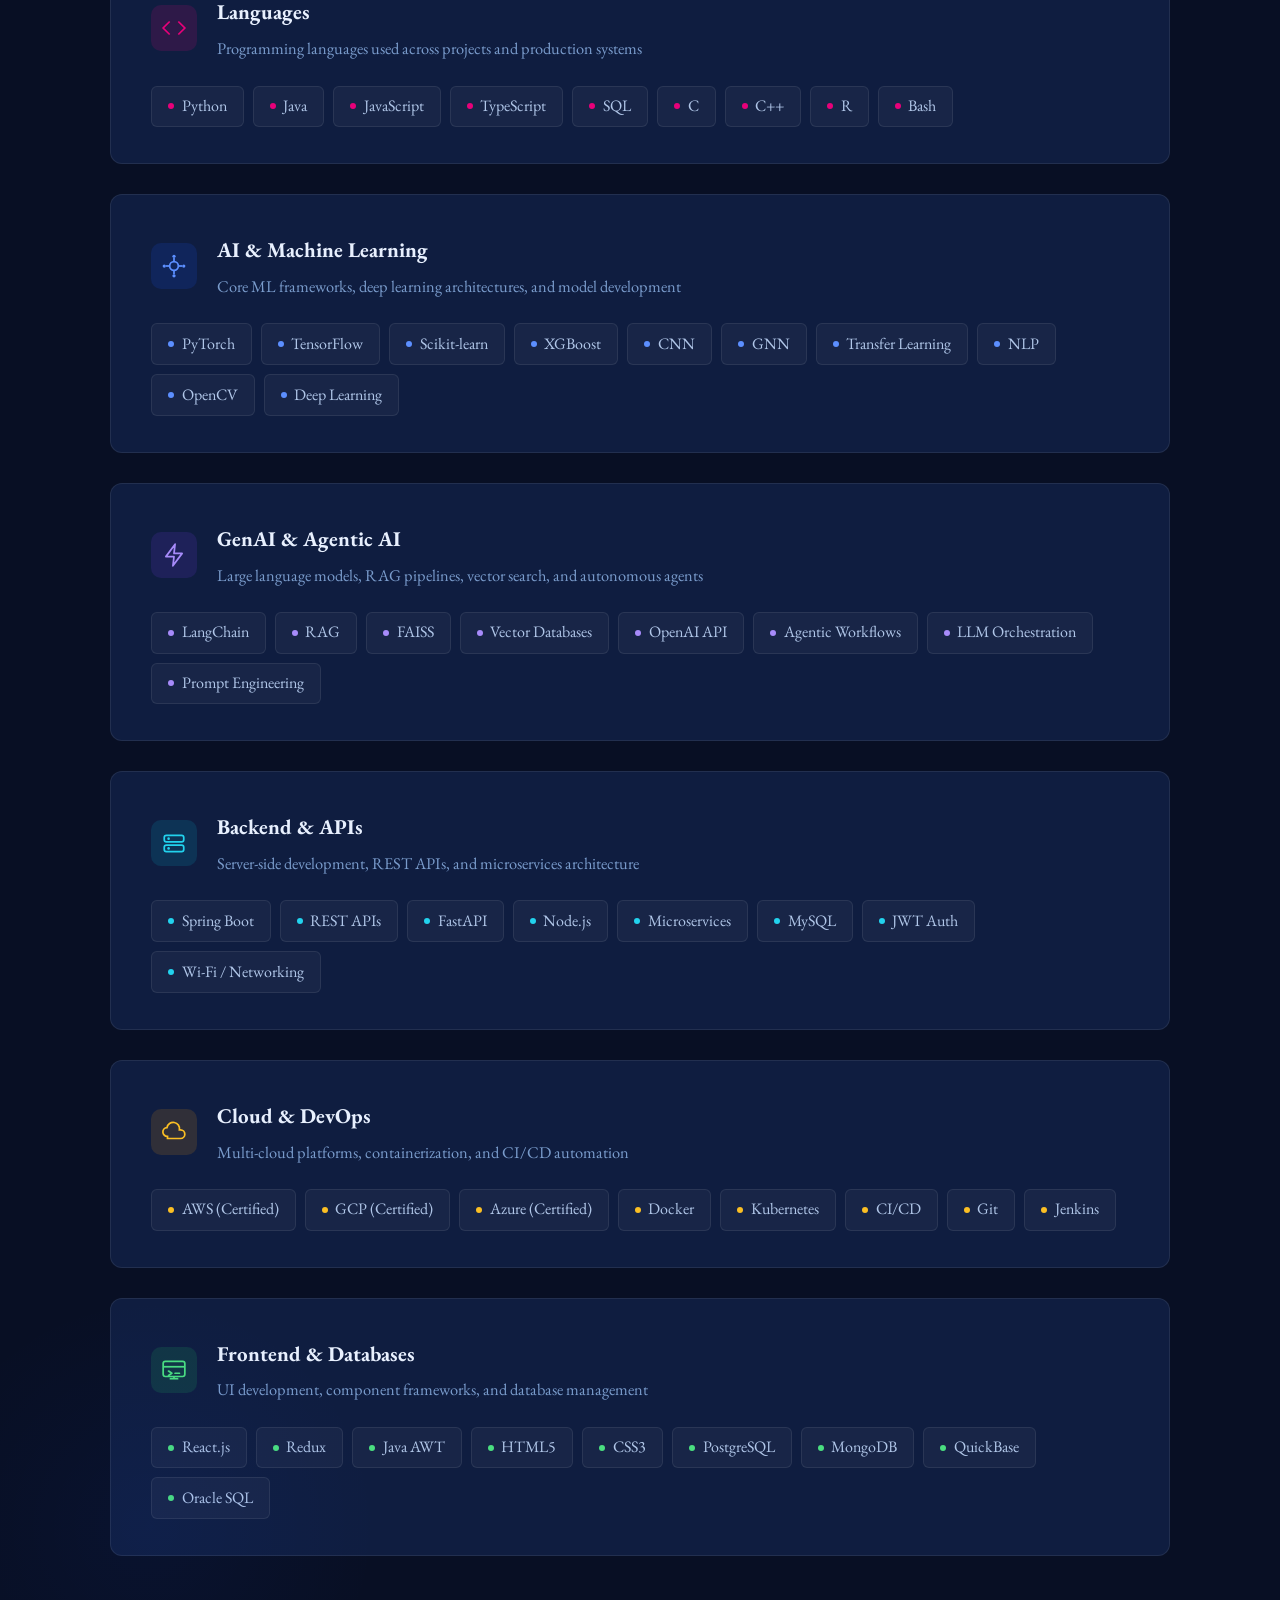
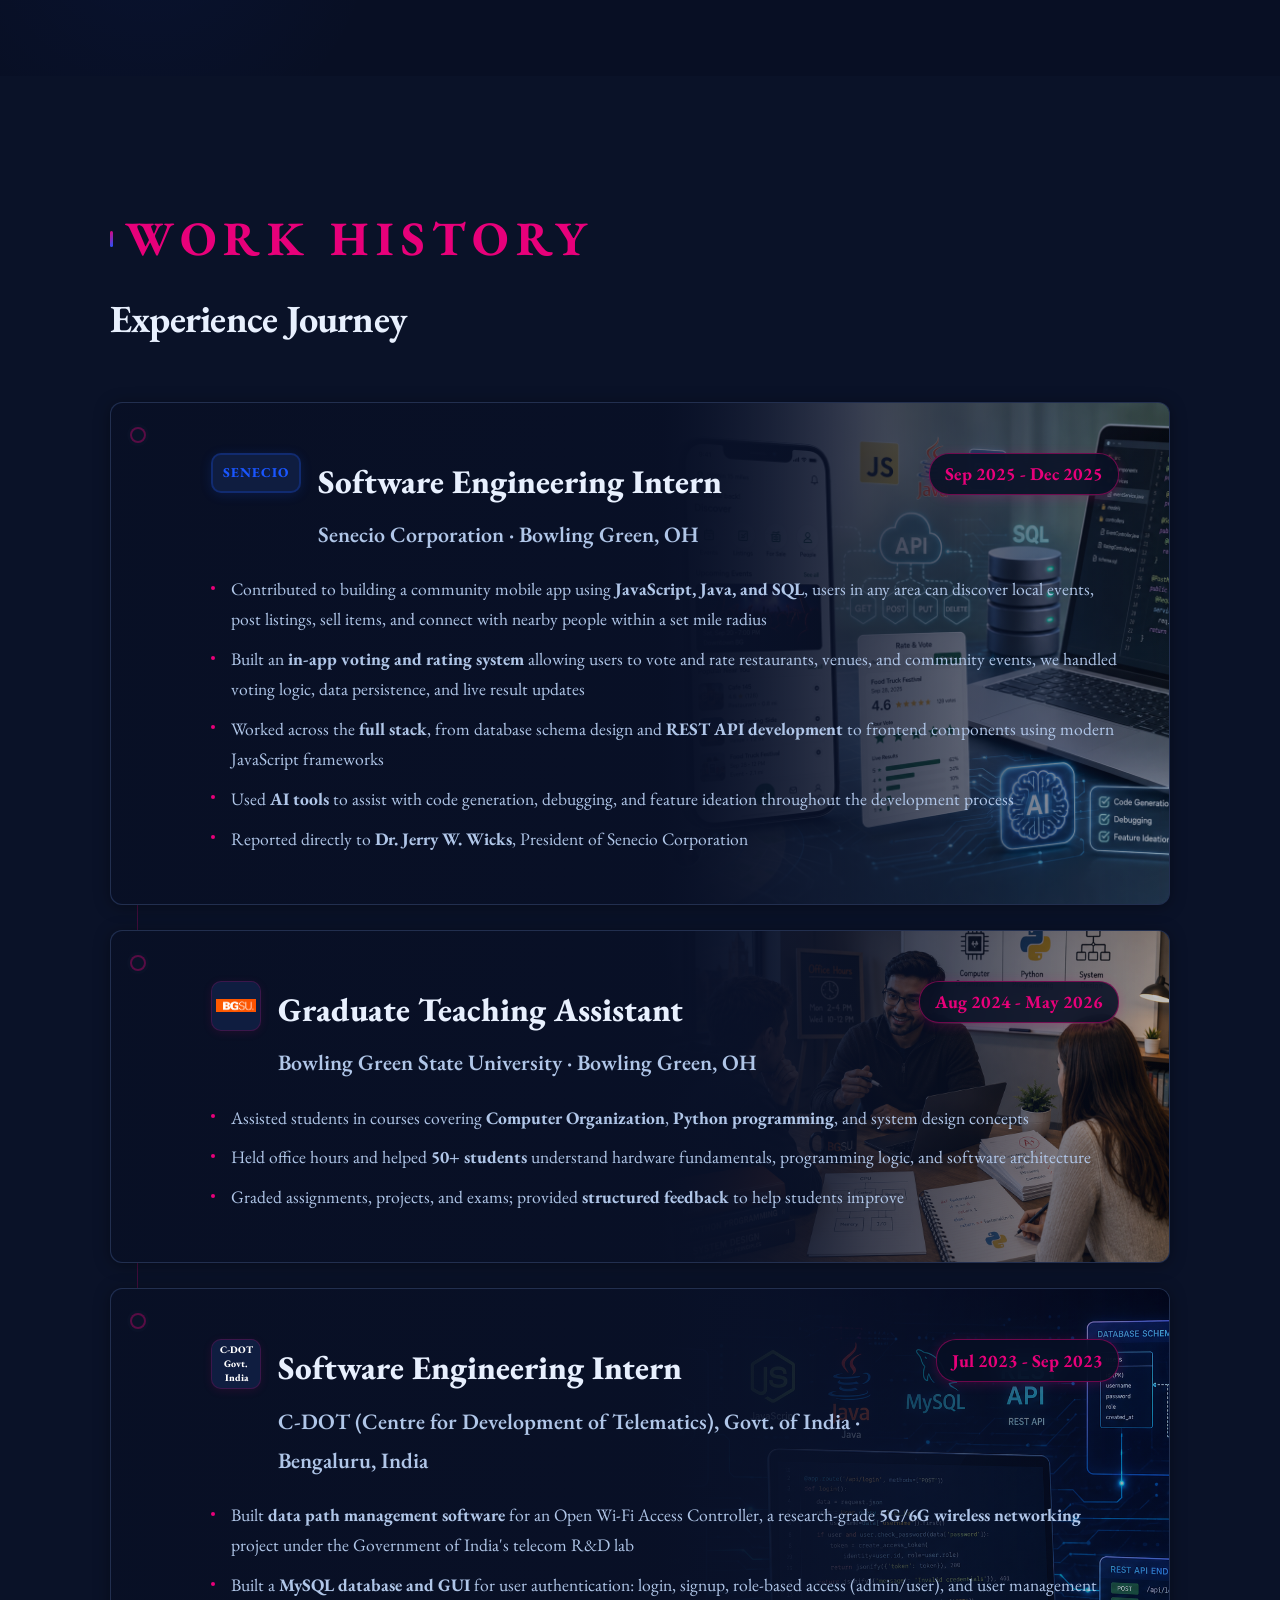
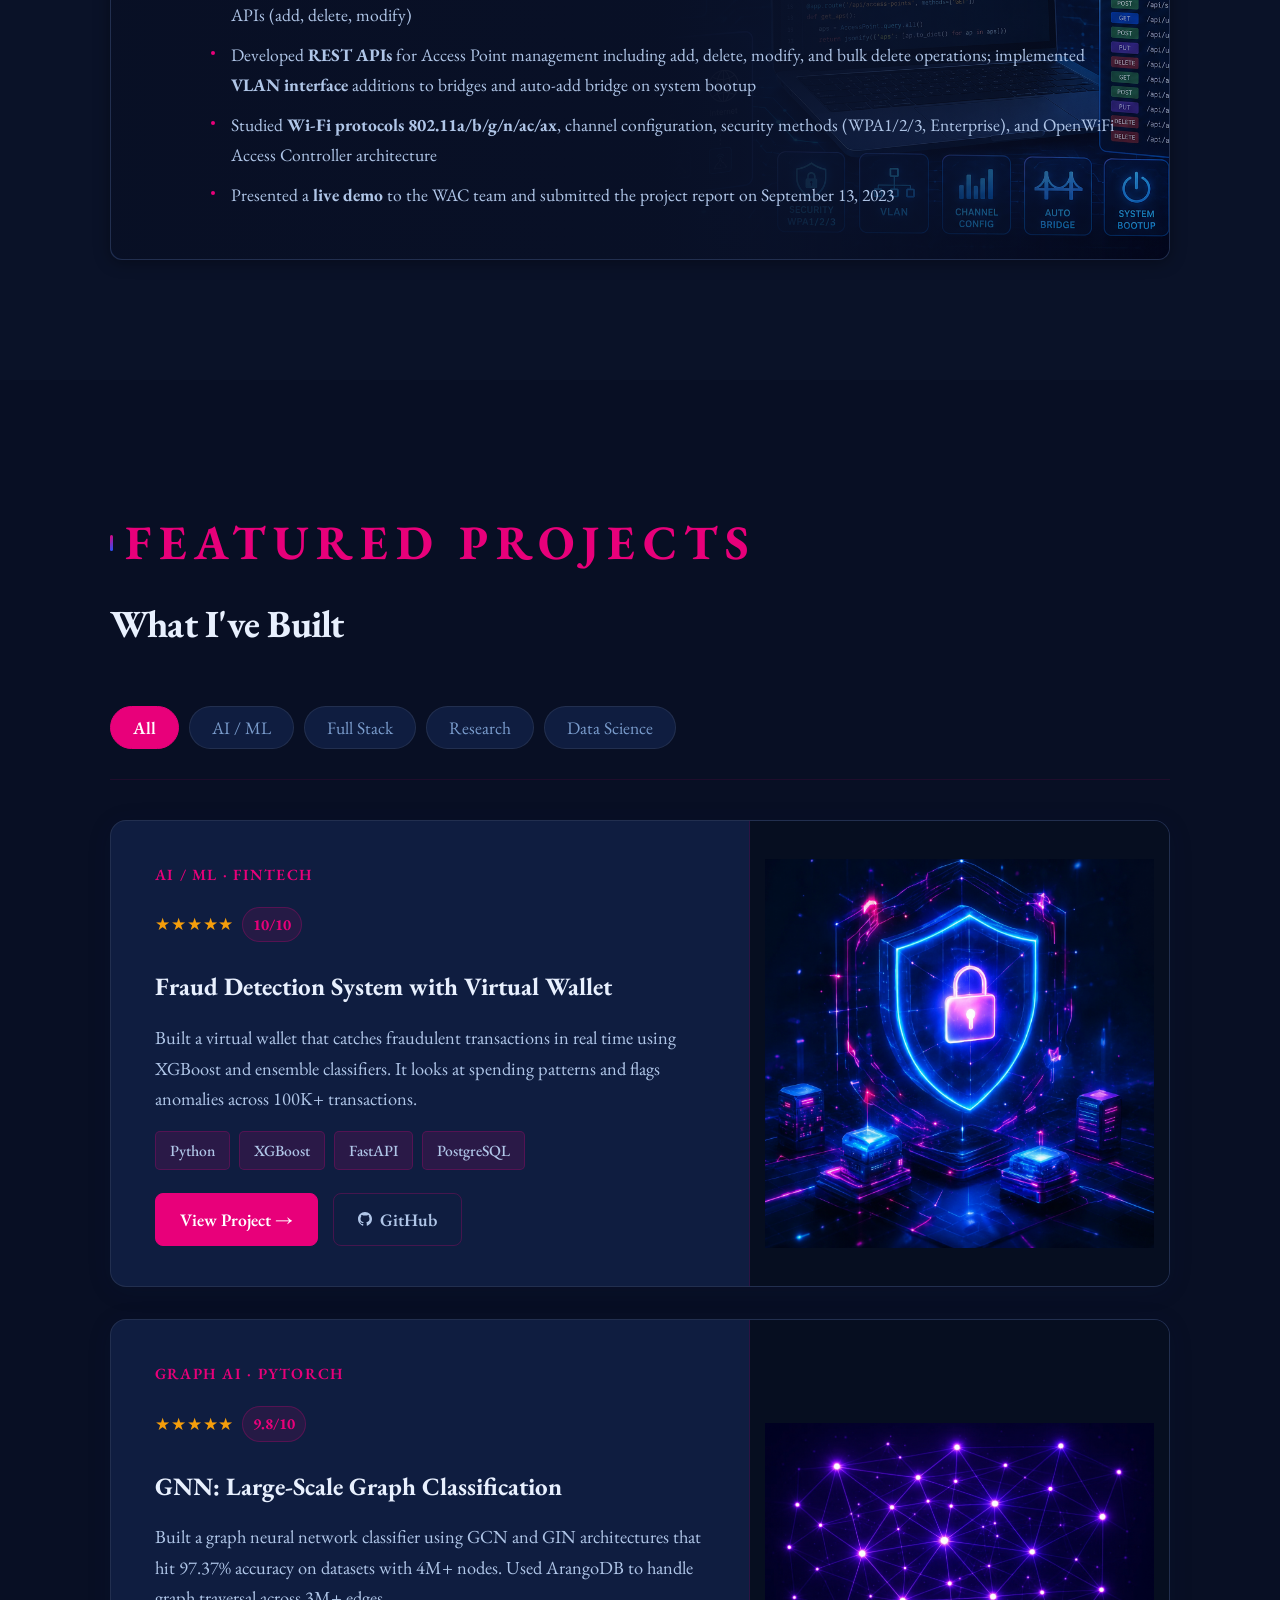
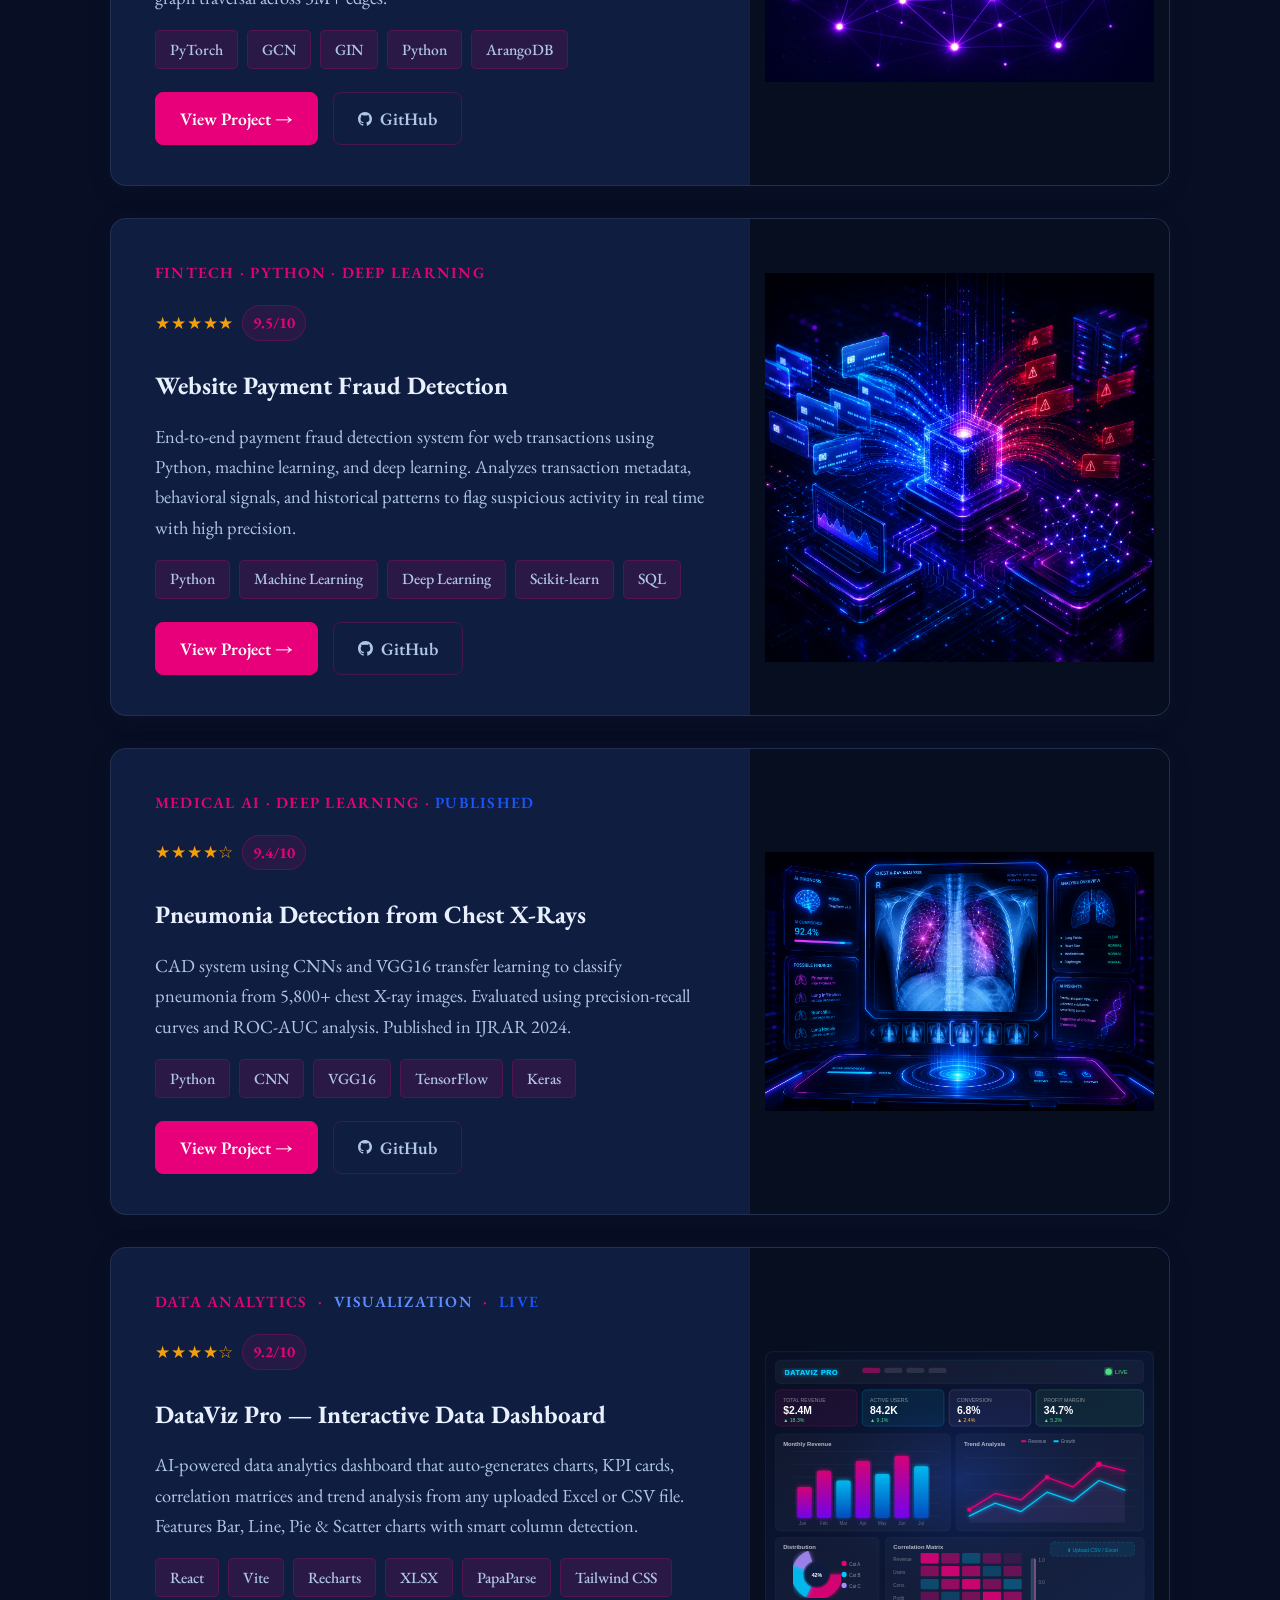
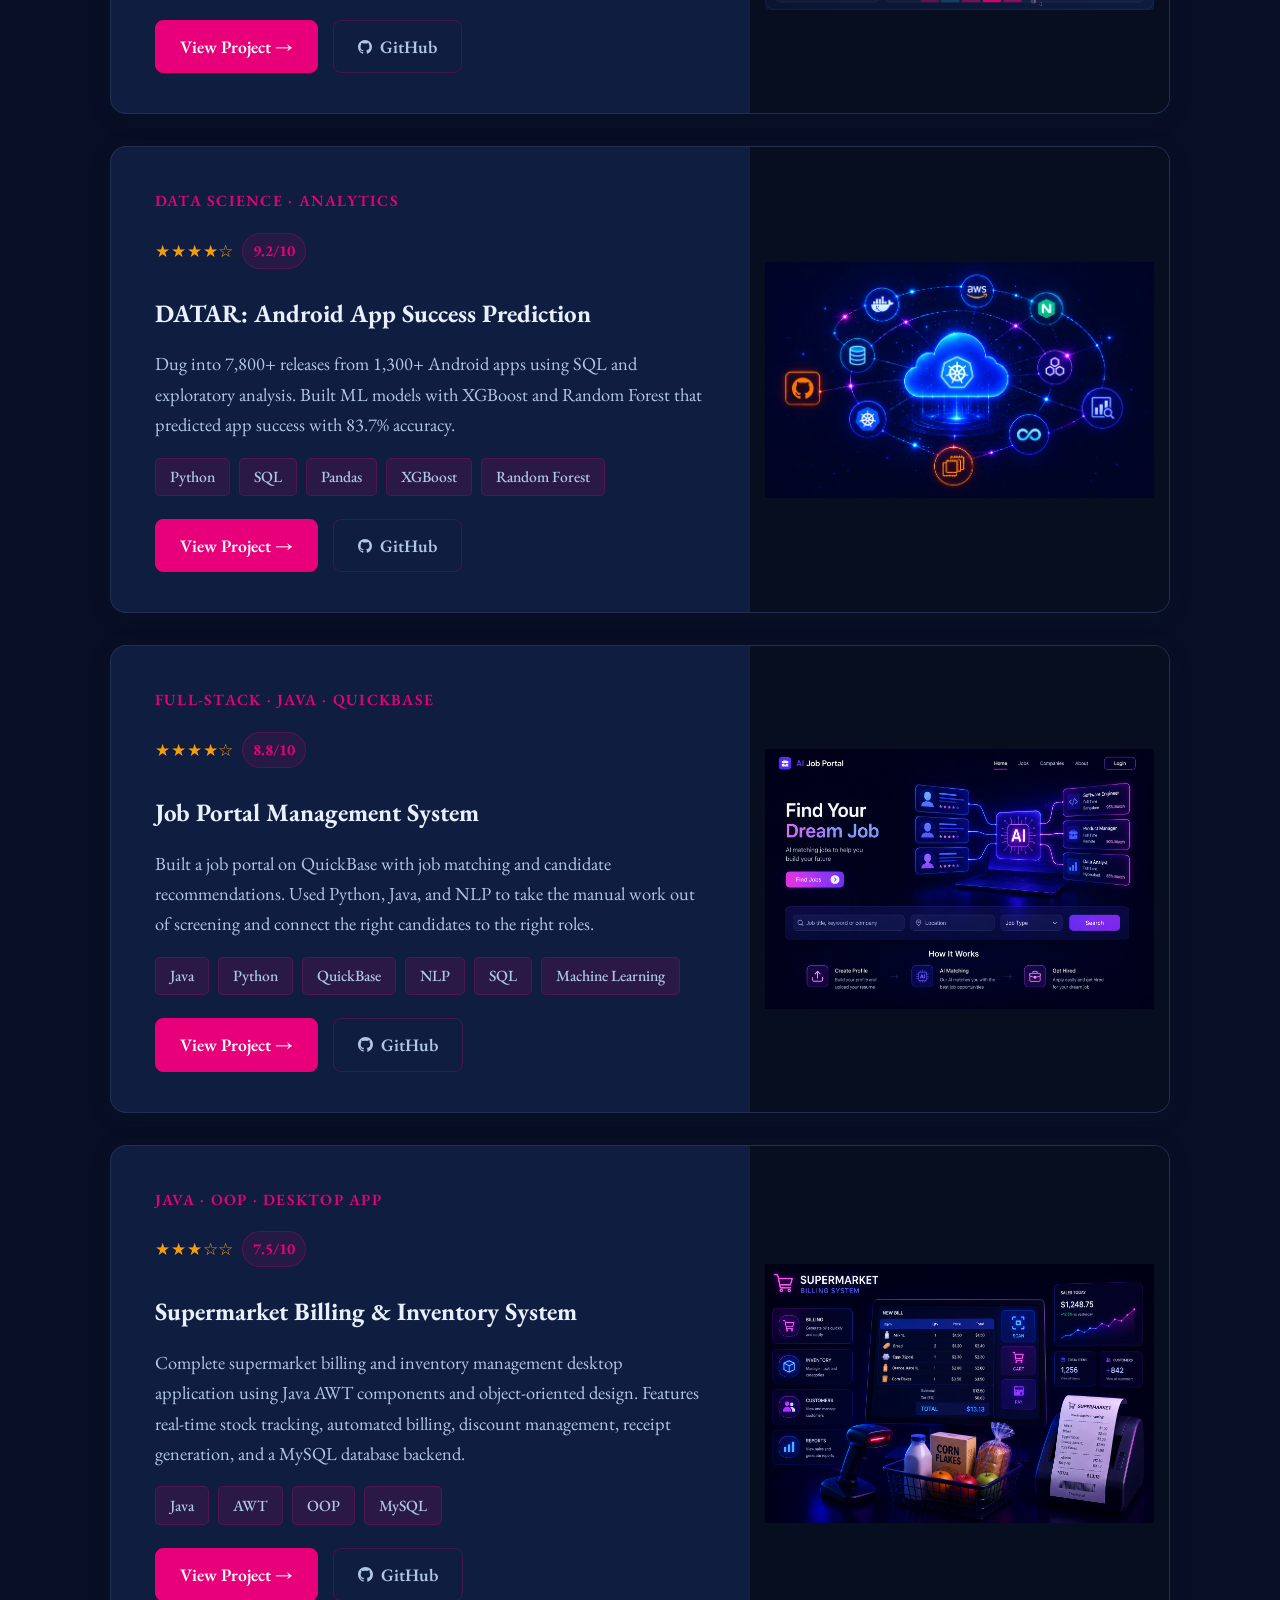
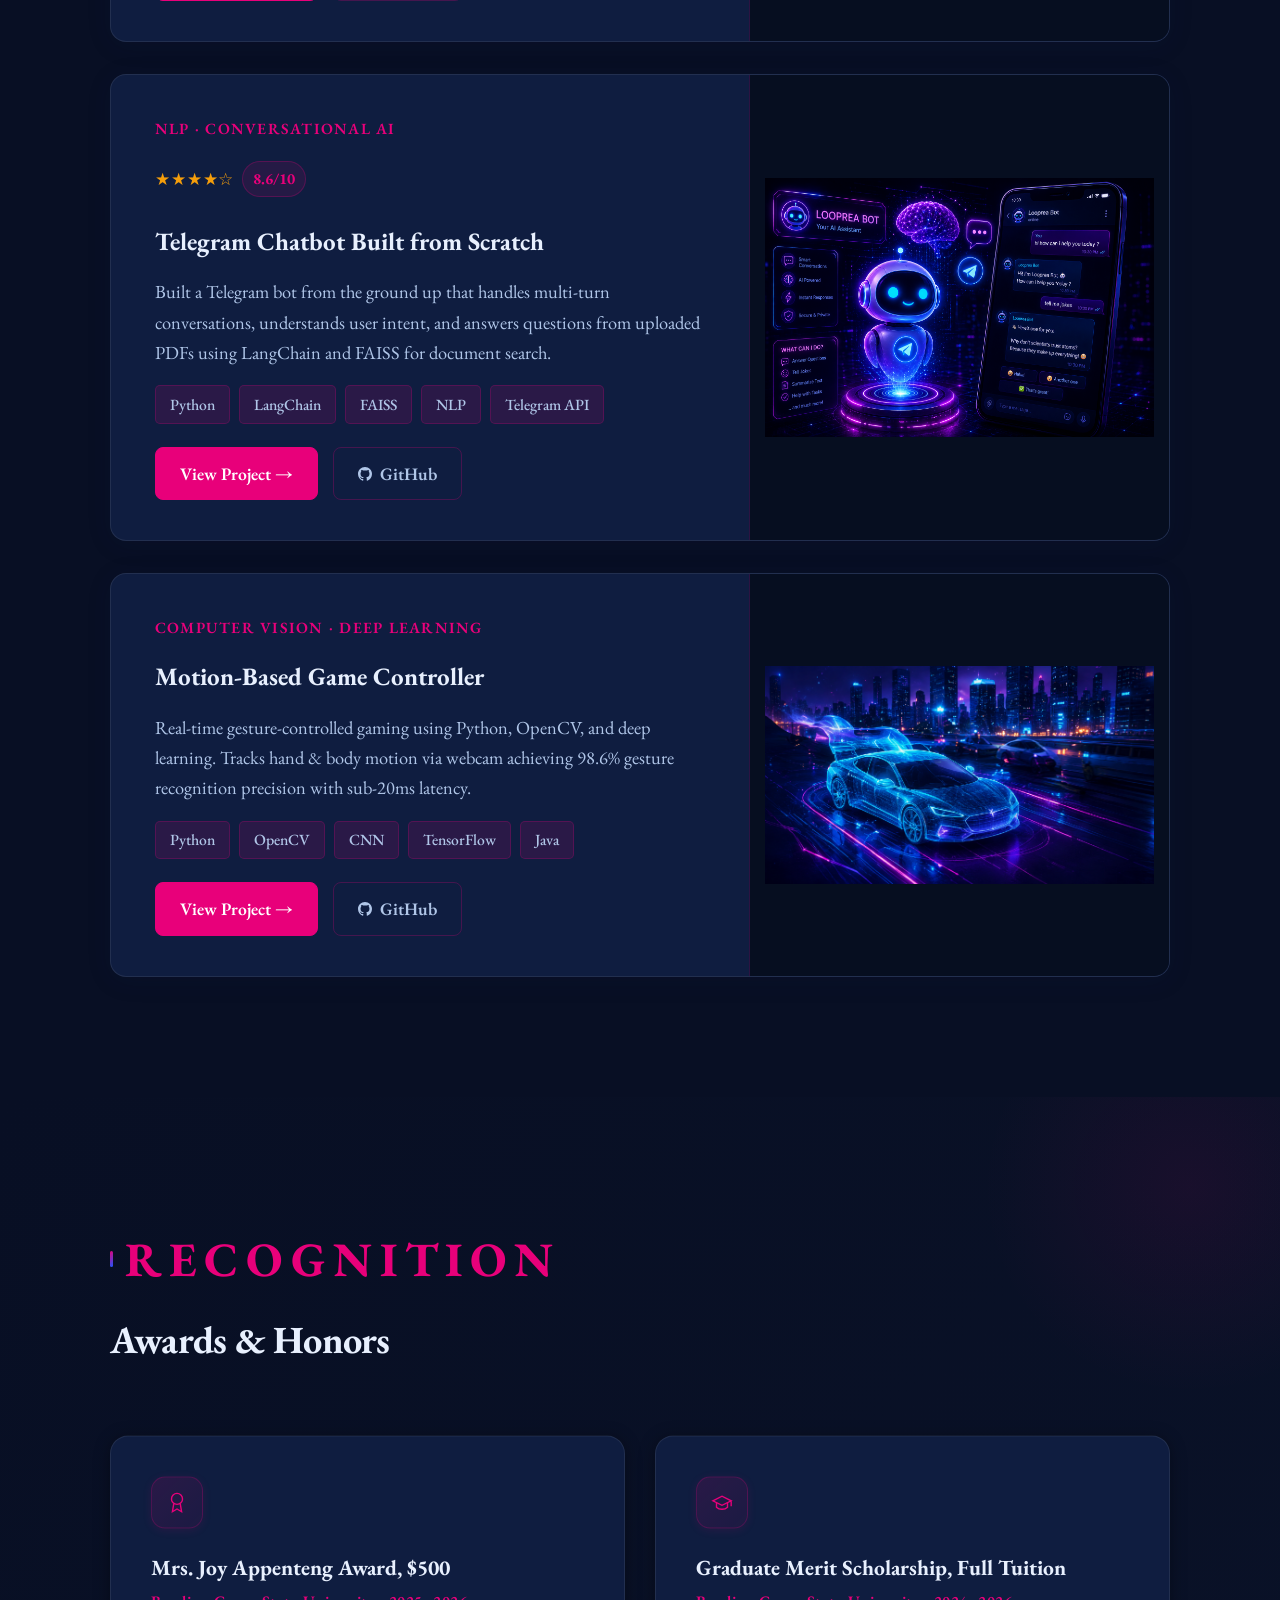
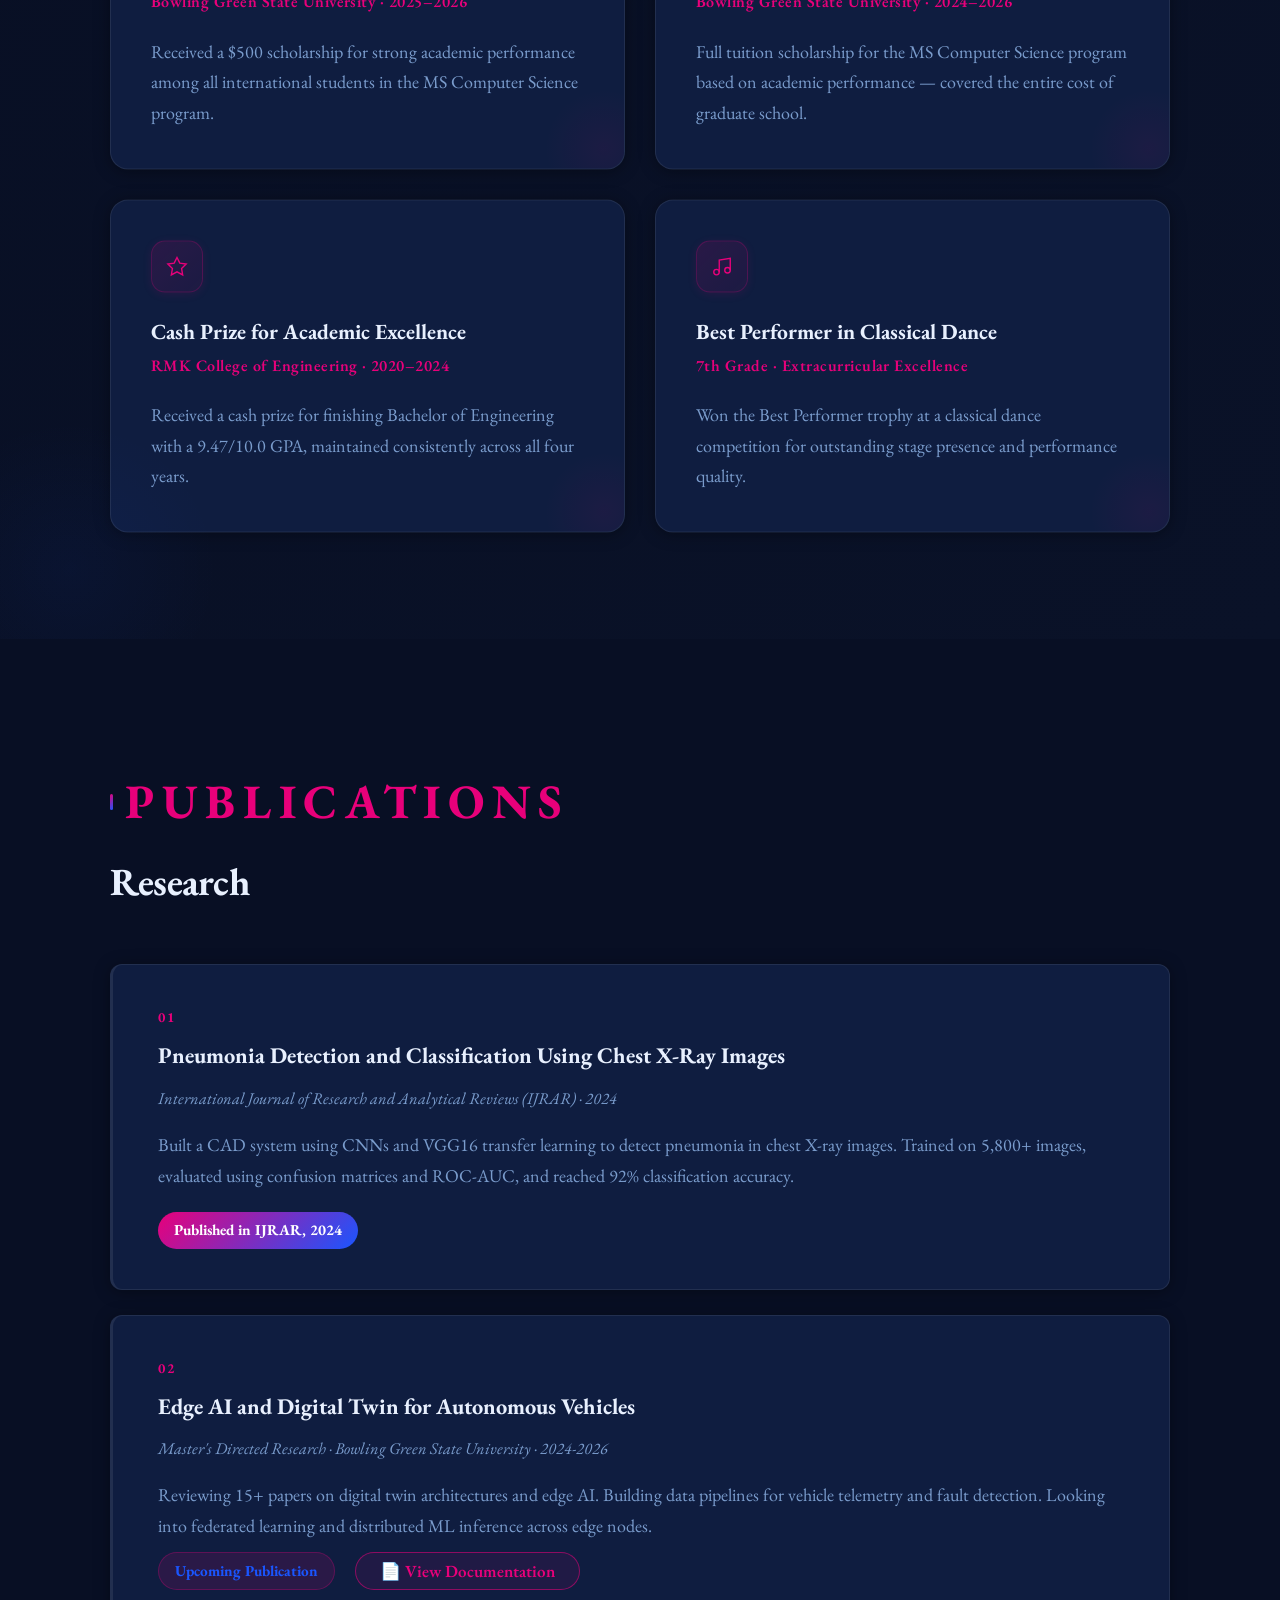
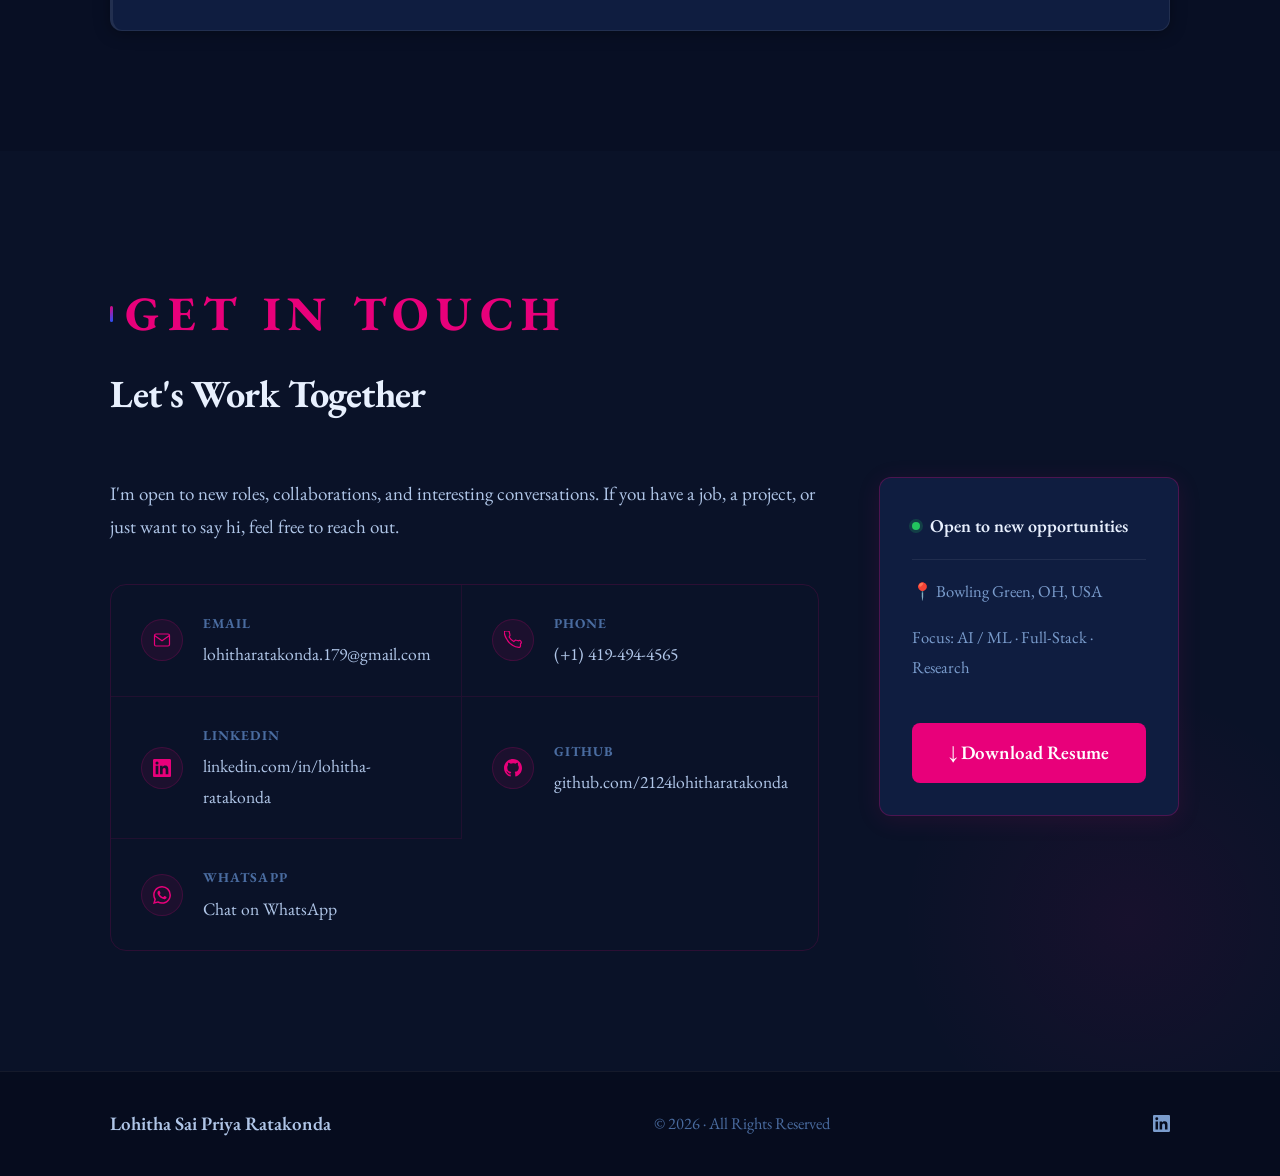
==== commit c6411cd0: "Remove bio-tags pill strip from About section Co-Authored-By: Claude Sonnet 4.6 <noreply@anthropic.c" ====
--- a/index.html
+++ b/index.html
@@ -231,15 +231,7 @@
           <p class="bio-text">Hey! I'm Lohitha Sai Priya Ratakonda, a Software Engineer who works across AI/ML, full-stack development, and research. I like building things that actually solve problems.</p>
           <p class="bio-text" style="margin-top:1rem">I've worked across telecom, fintech, and data science - building fraud detection systems, graph neural networks, chatbots, and cloud apps. I enjoy both the engineering side and the research side of things, and I try to bring that mix to whatever I'm working on.</p>
           <p class="bio-text" style="margin-top:1rem">Outside of work, I'm usually reading about something new, tinkering with a side project, or just trying to get better at the things I care about.</p>
-          <div class="bio-tags" style="margin-top:1.4rem">
-            <span class="tag hi">Python</span>
-            <span class="tag hi">PyTorch</span>
-            <span class="tag hi">TensorFlow</span>
-            <span class="tag hi">Spring Boot</span>
-            <span class="tag hi">AWS</span>
-            <span class="tag hi">LangChain</span>
-          </div>
-          <a href="images/Lohitha__Ratakonda__Resume.pdf" download class="btn btn-primary" style="margin-top:1.5rem;display:inline-flex">Download Resume</a>
+<a href="images/Lohitha__Ratakonda__Resume.pdf" download class="btn btn-primary" style="margin-top:1.5rem;display:inline-flex">Download Resume</a>
         </div>
       </div>
 
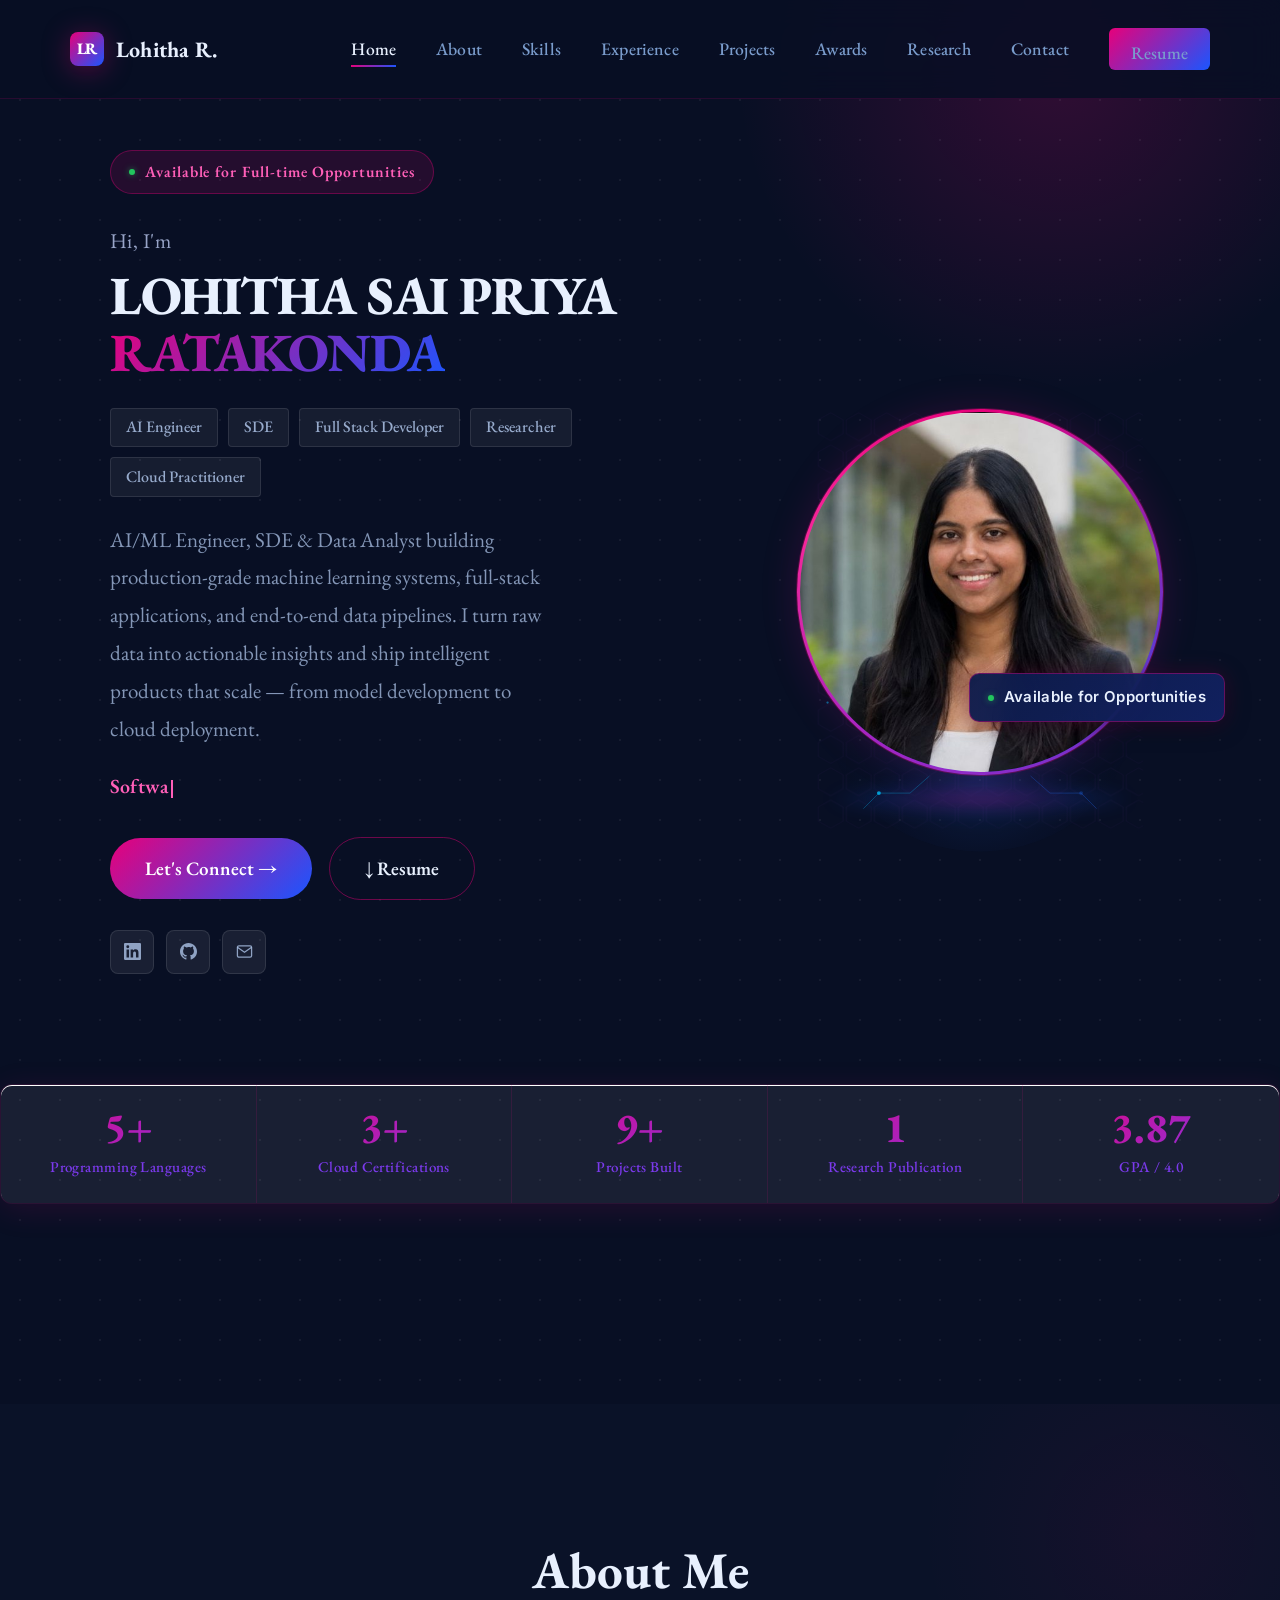
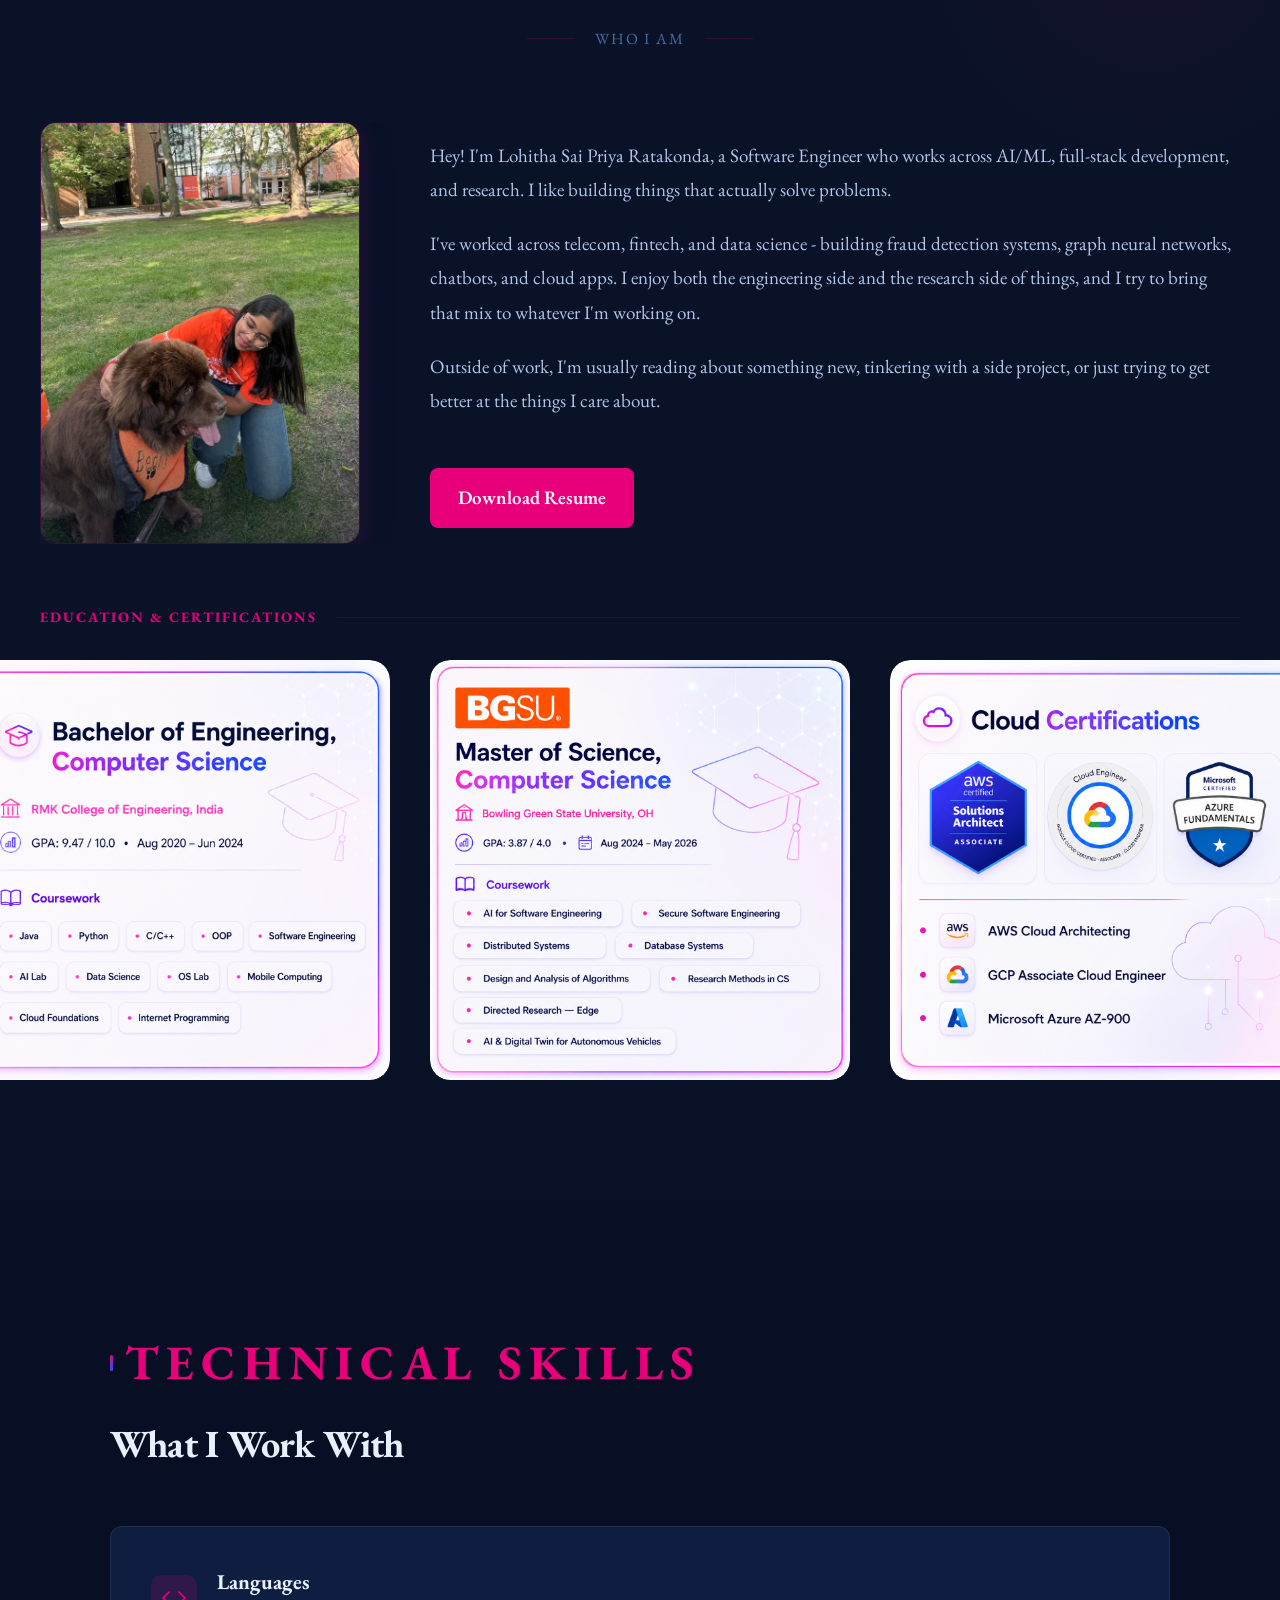
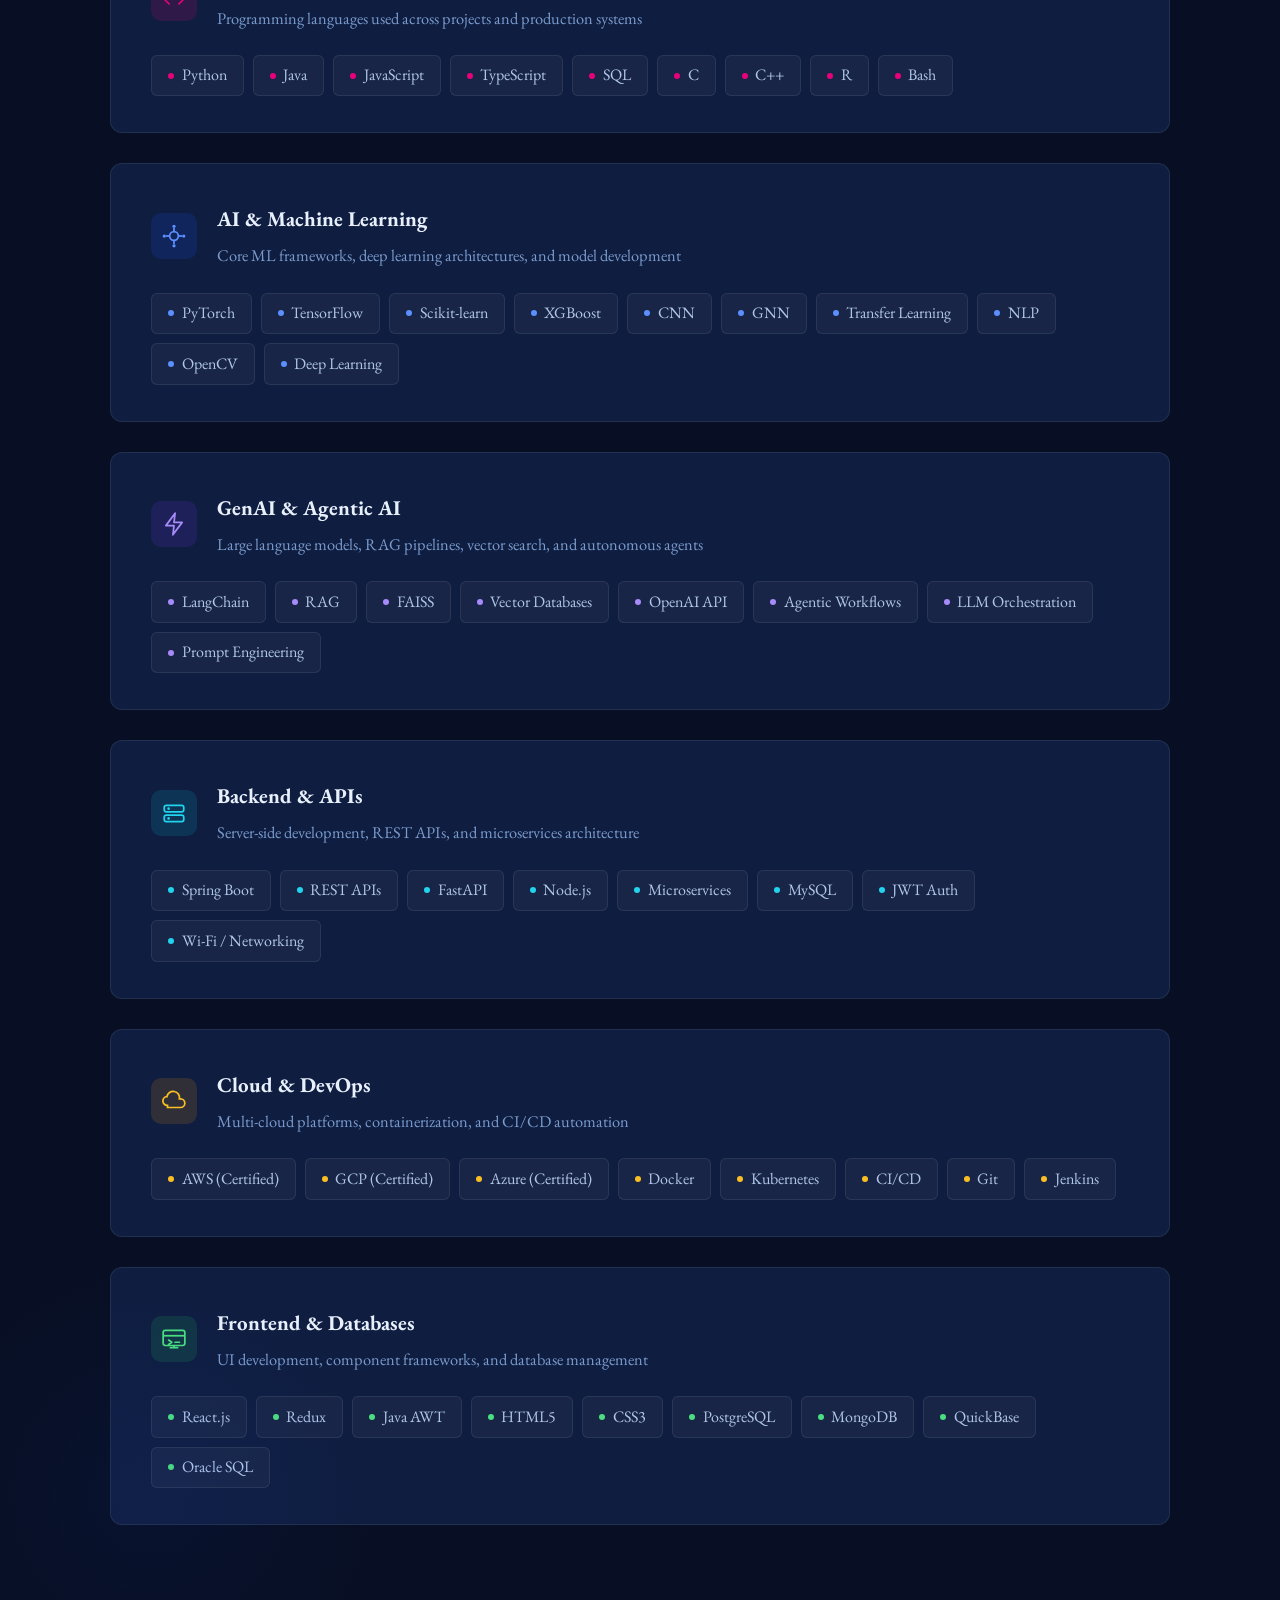
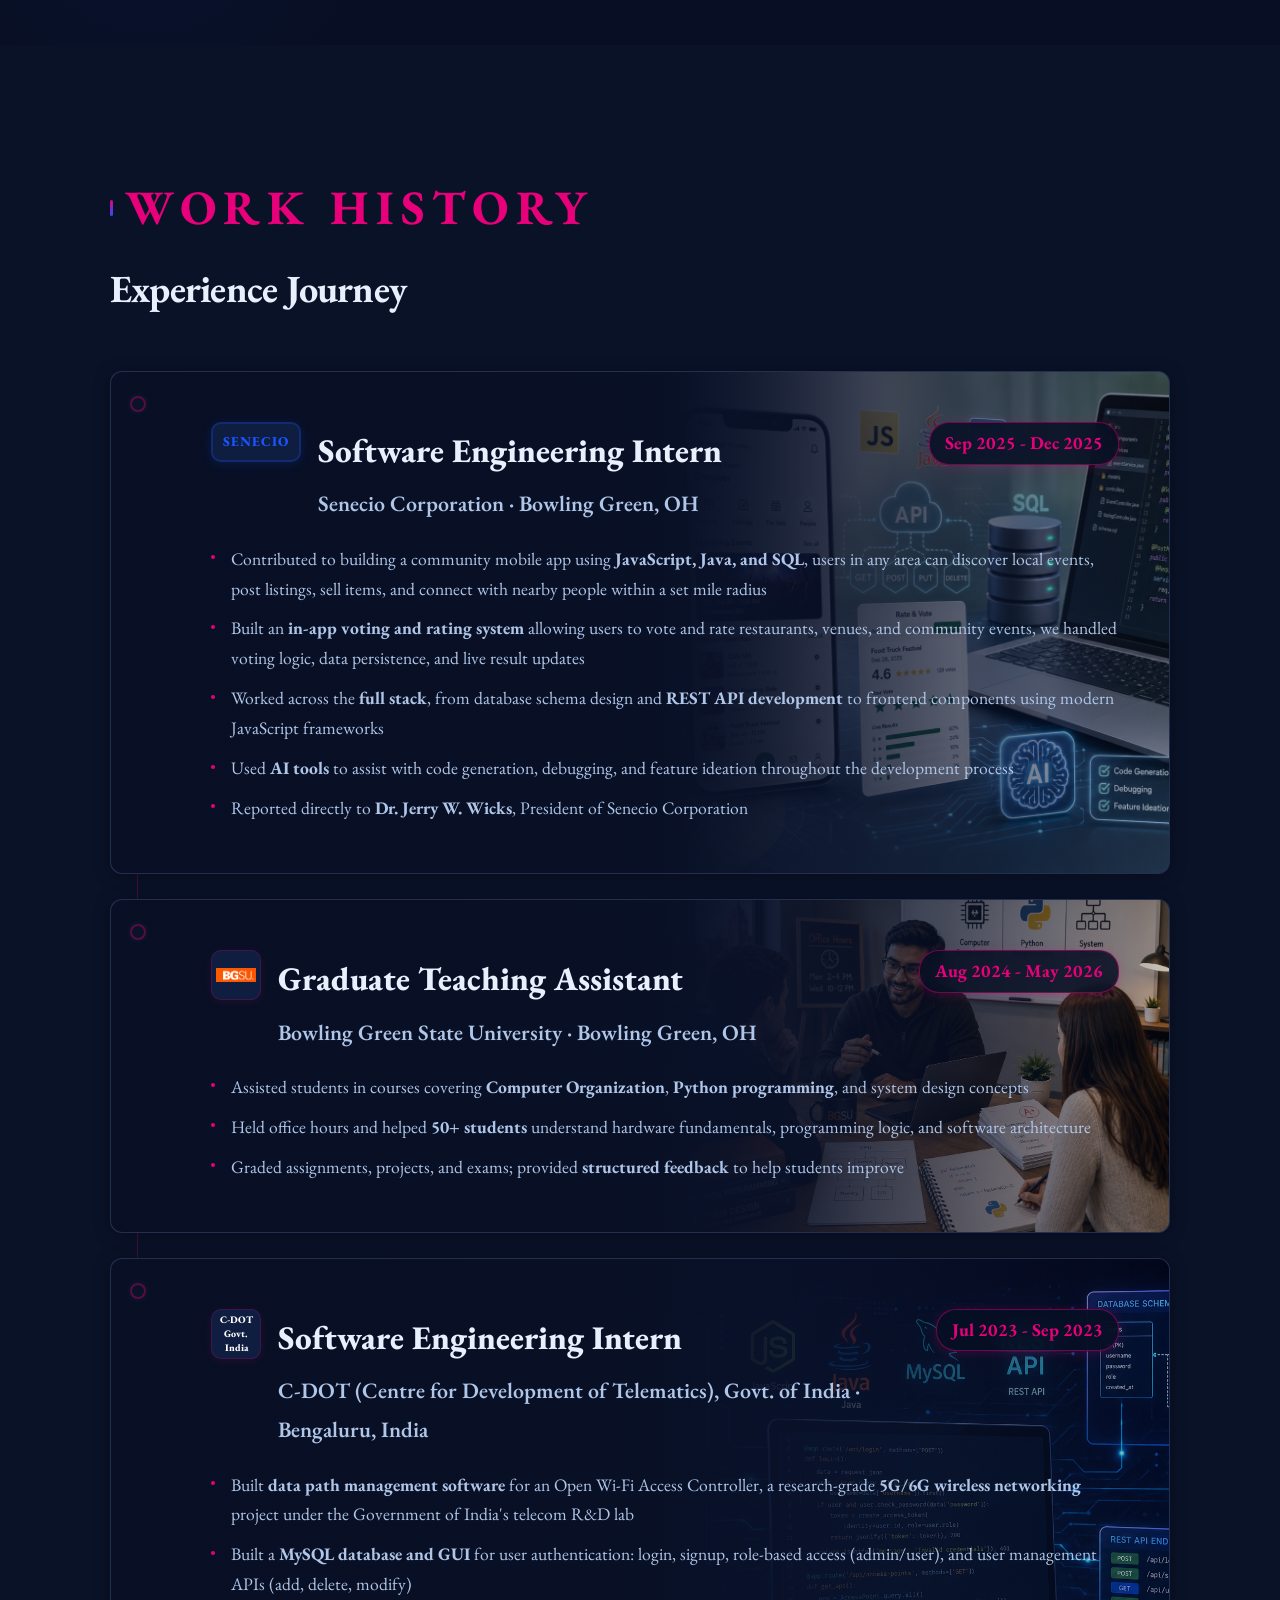
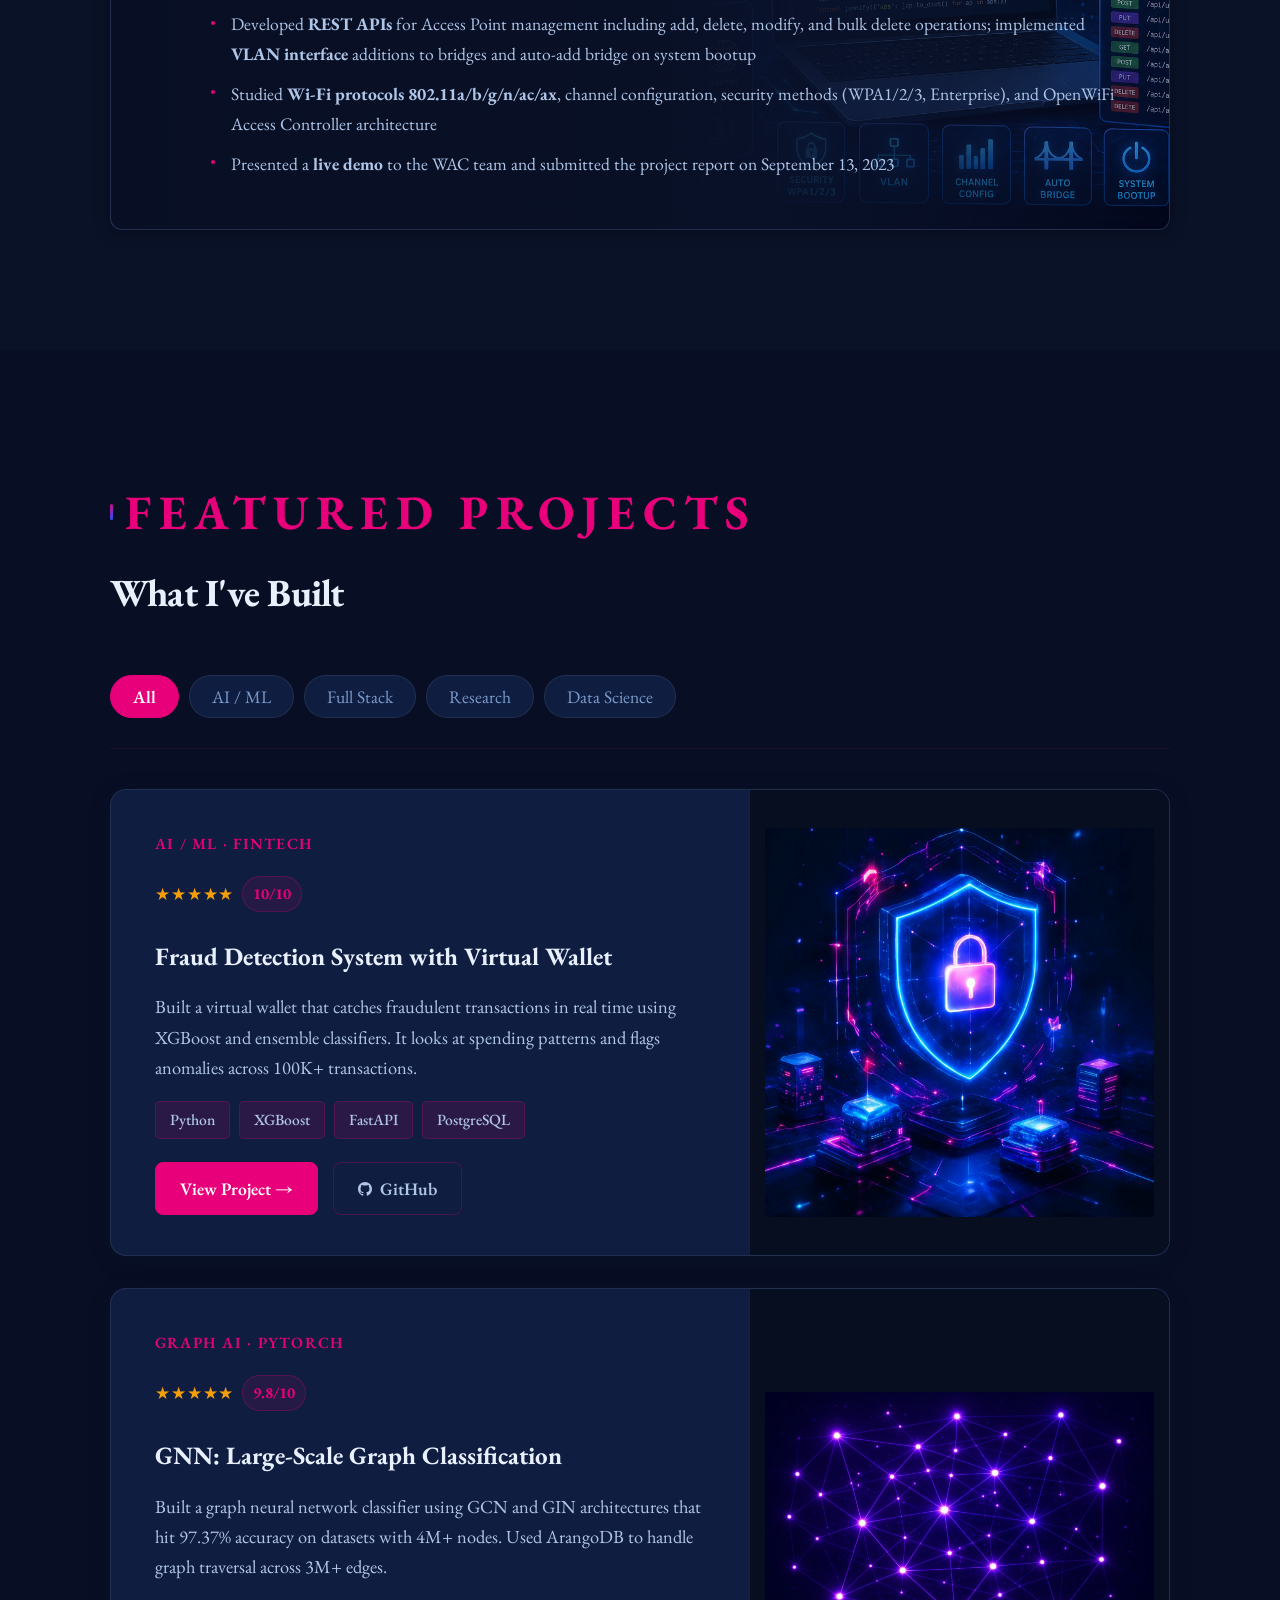
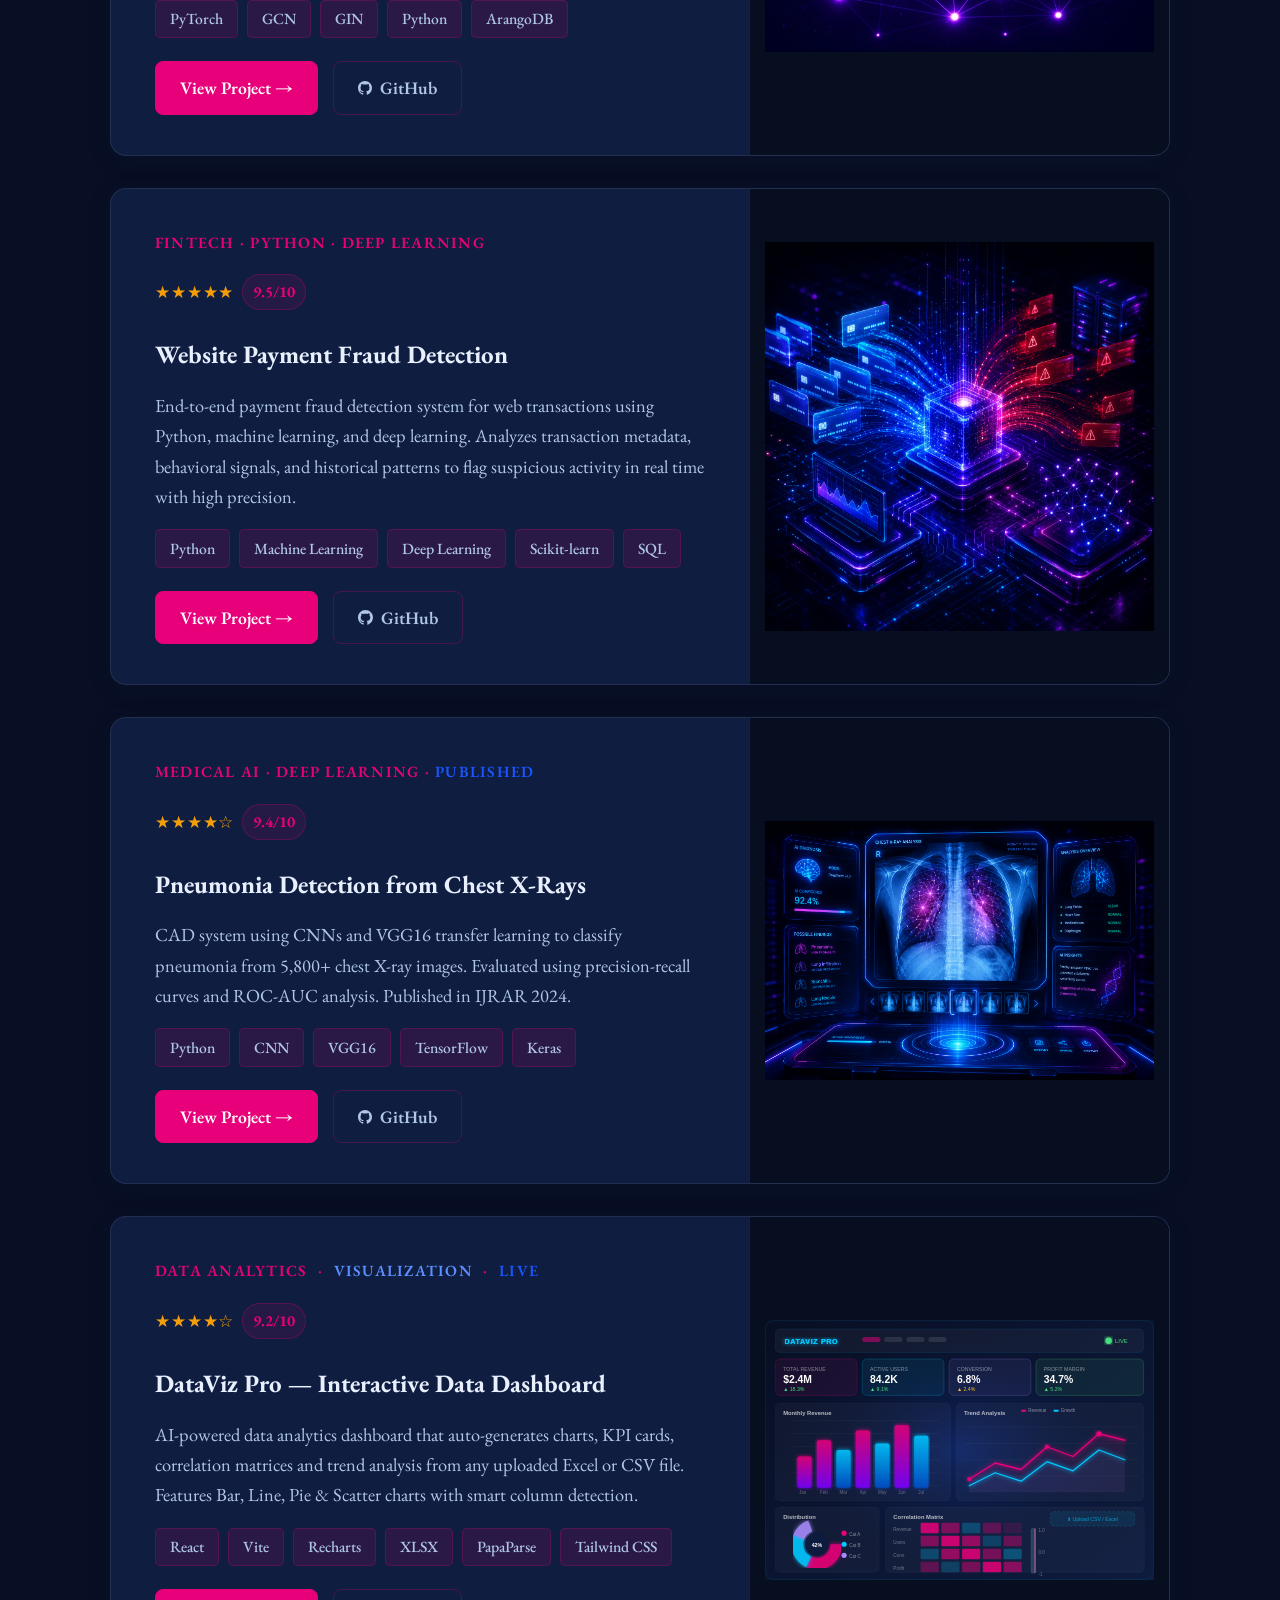
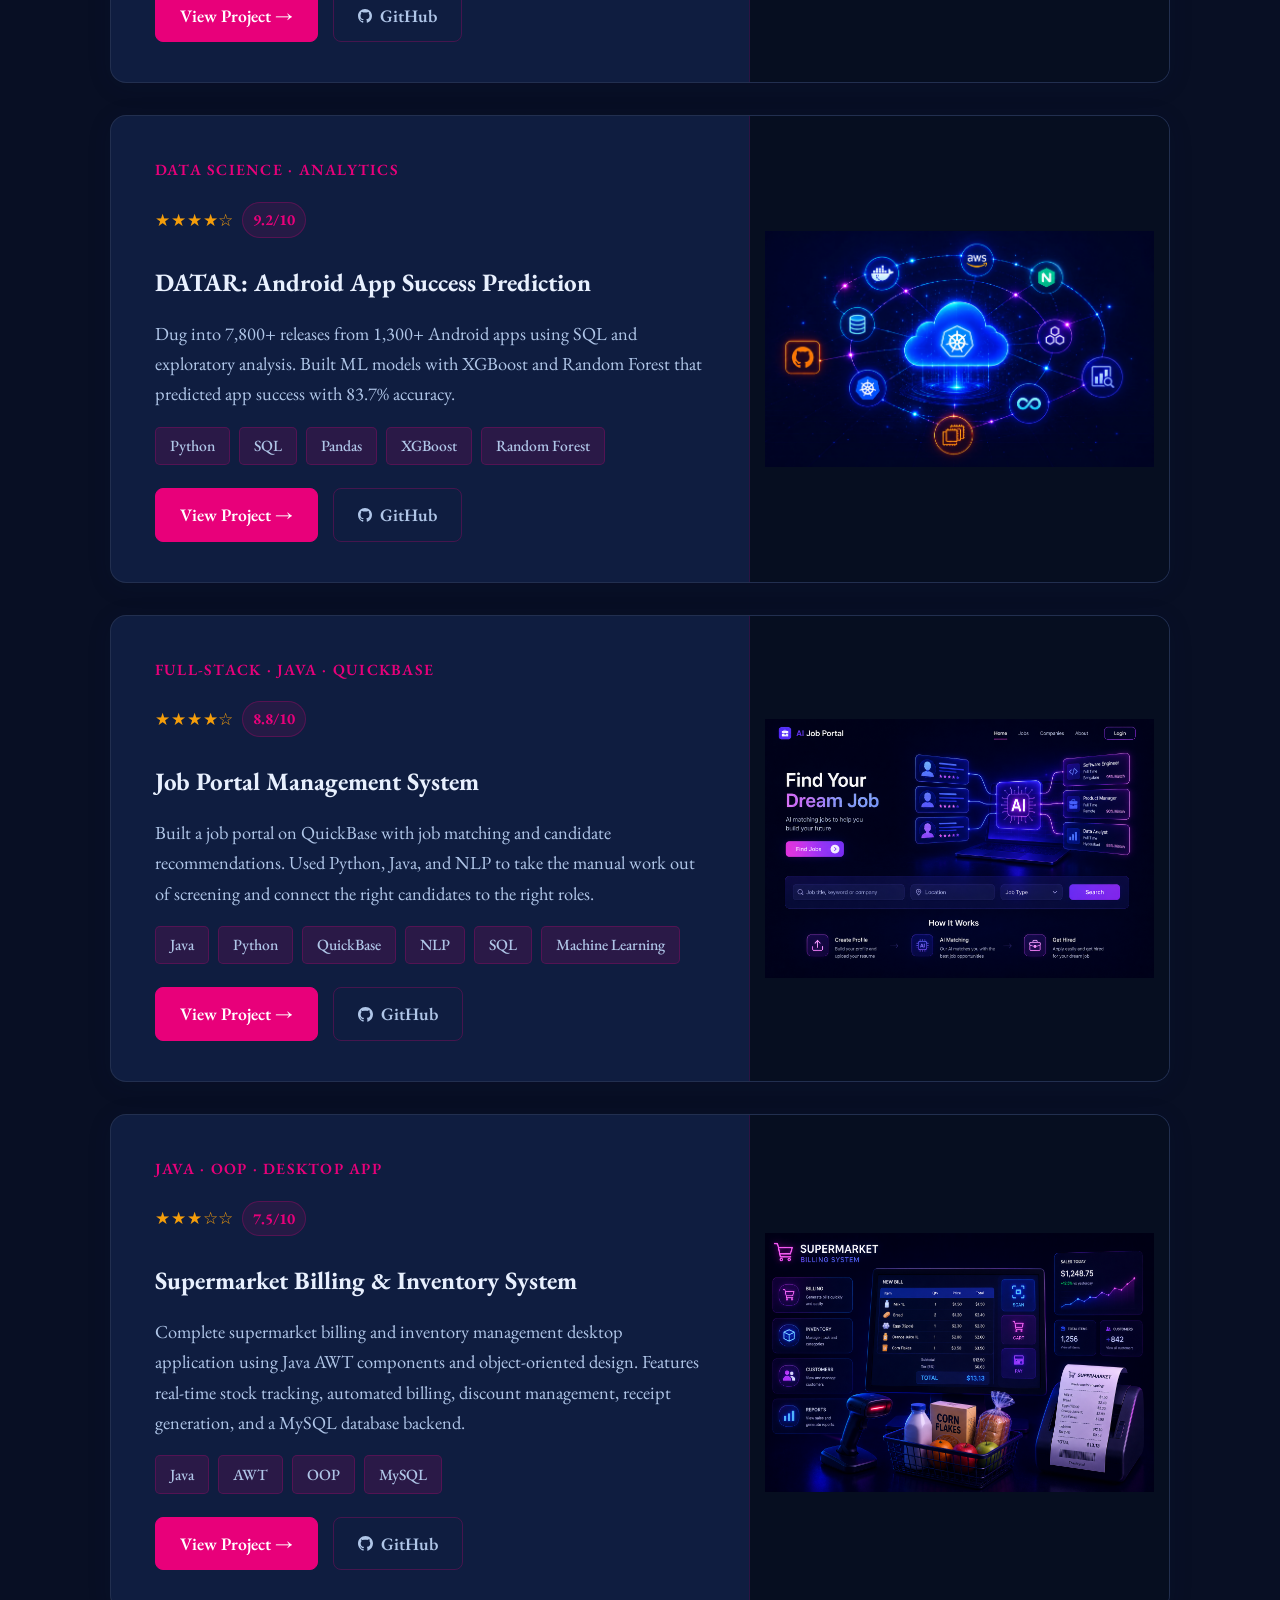
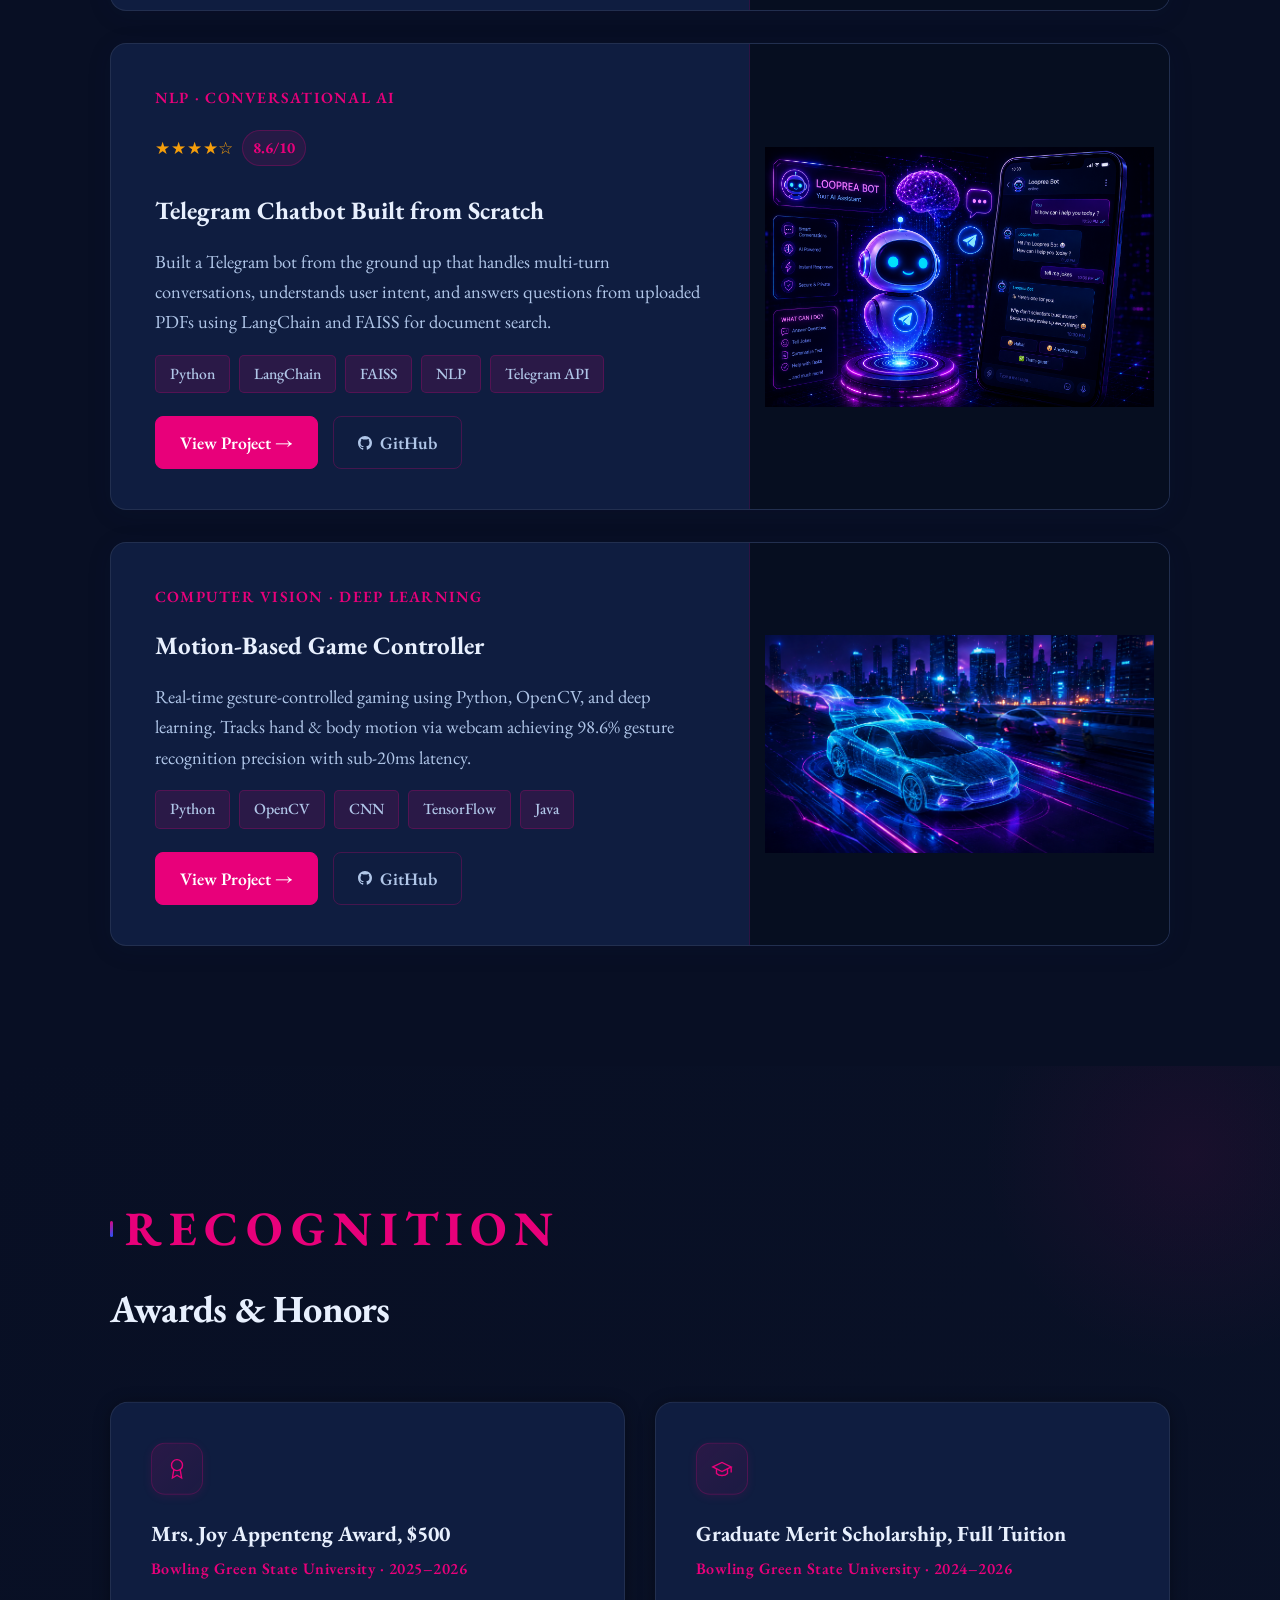
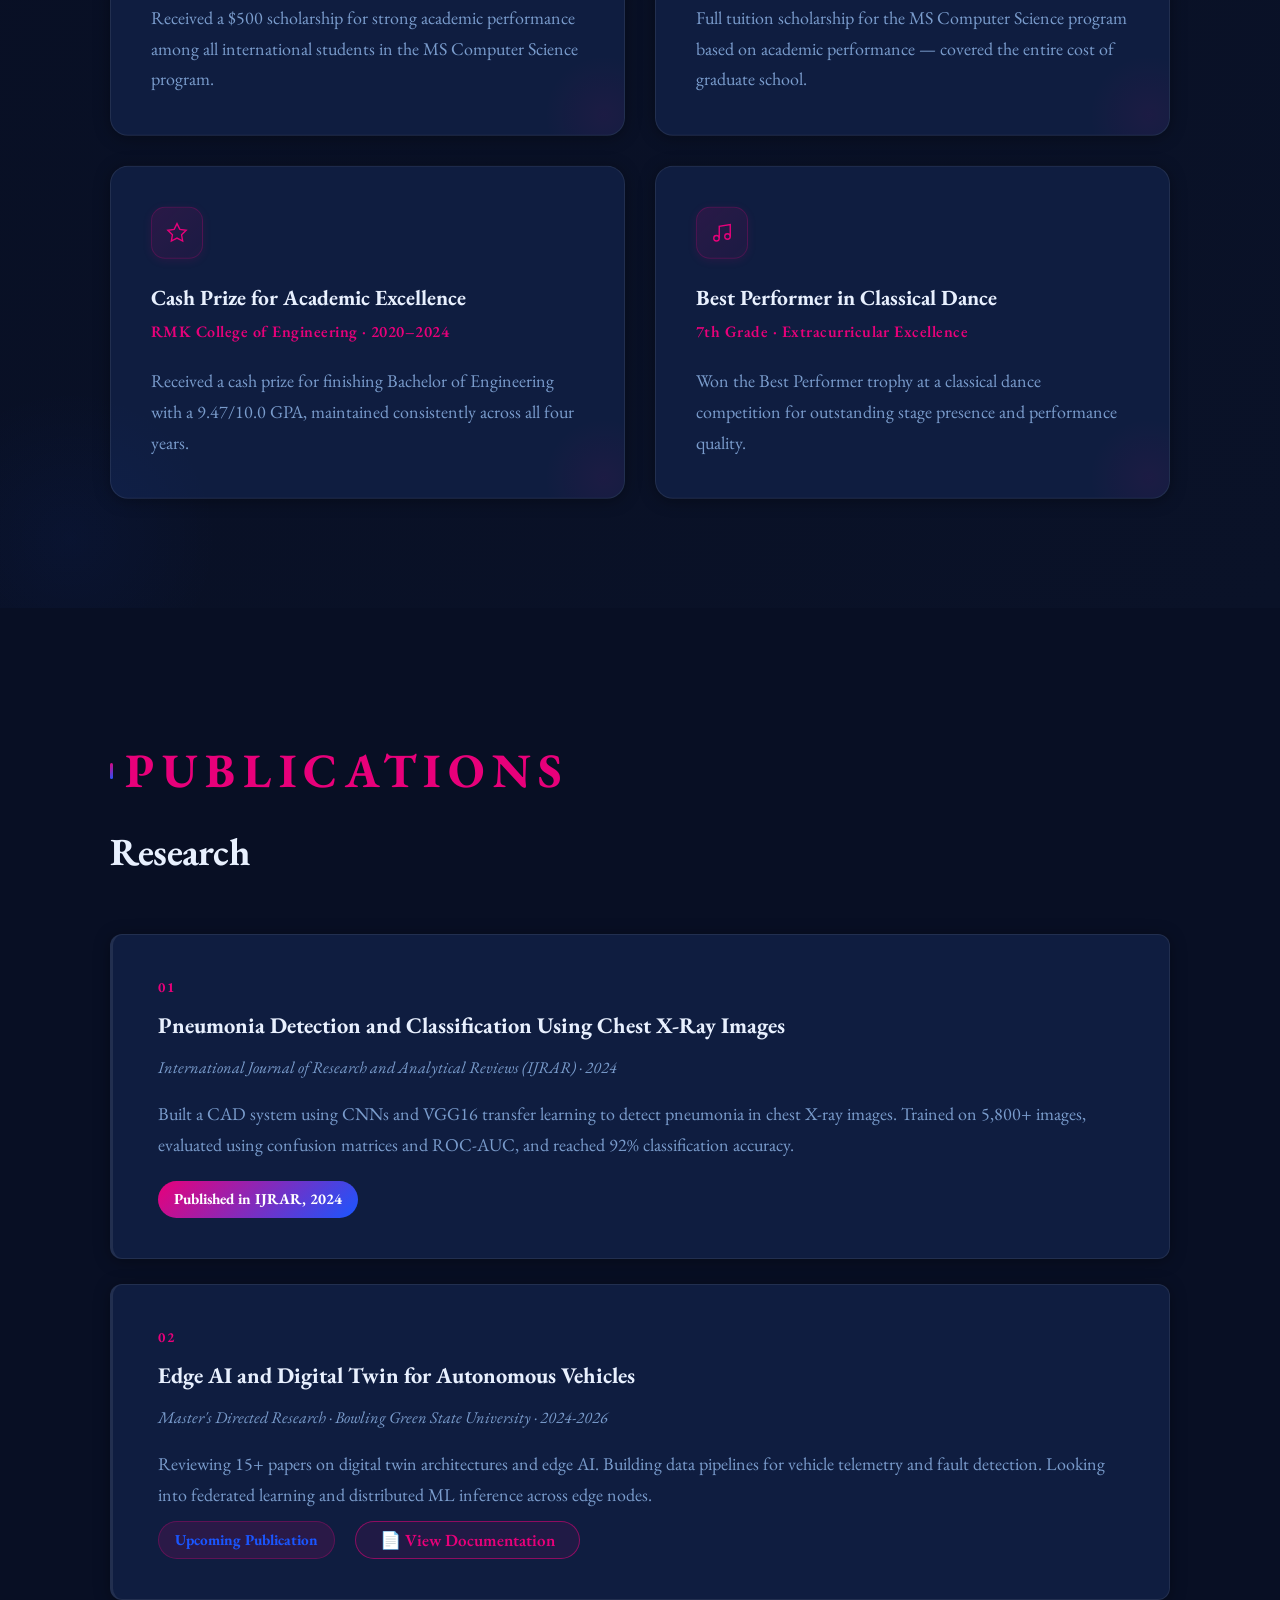
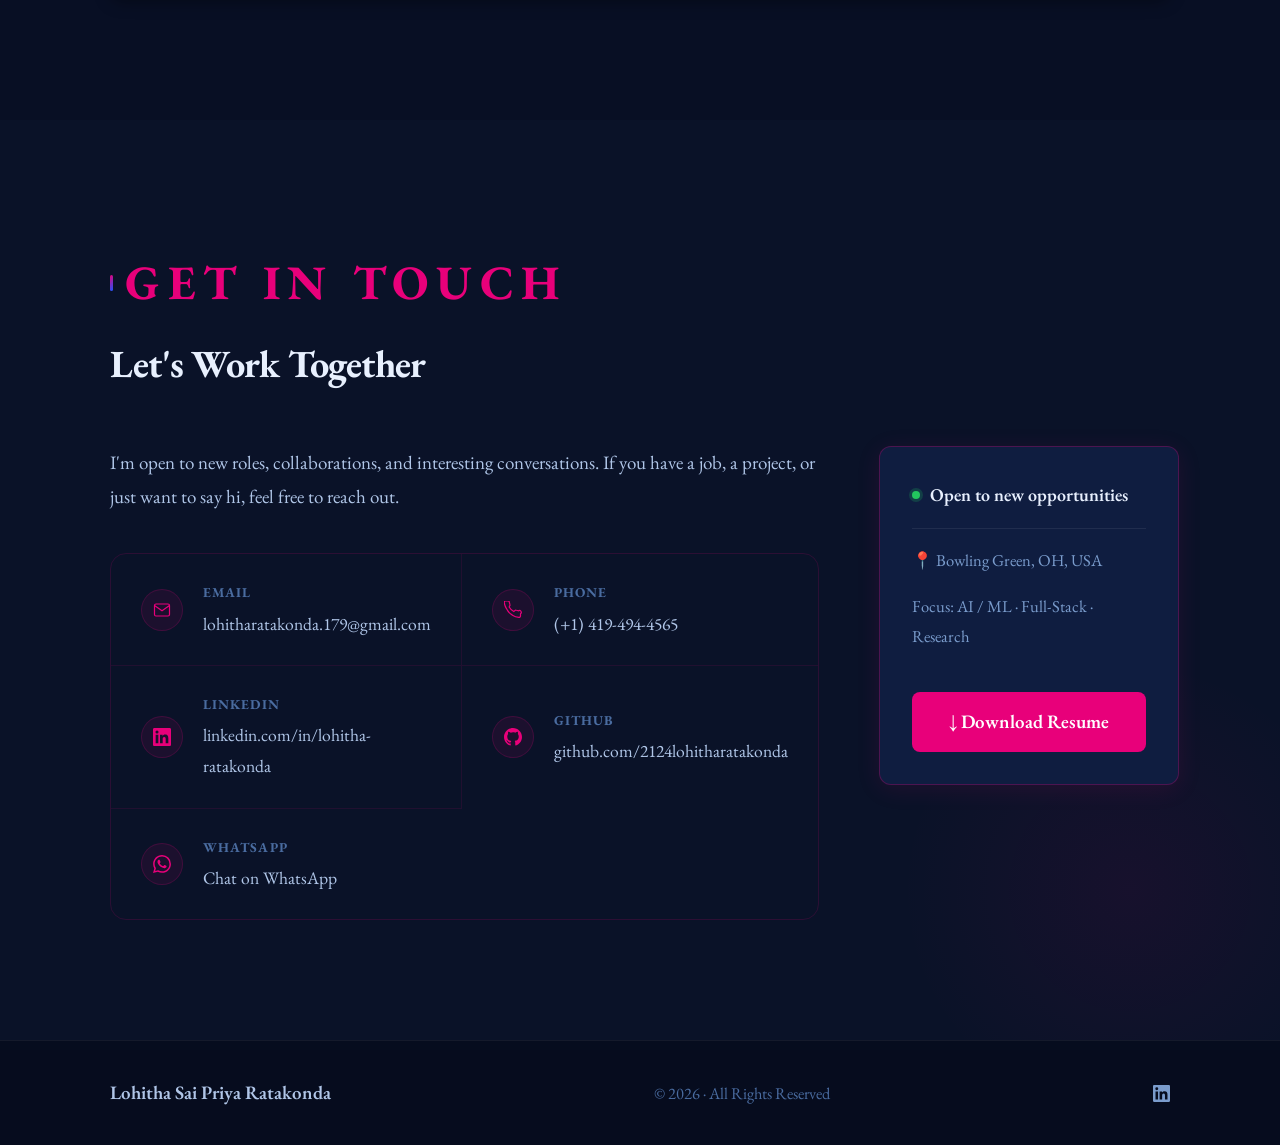
==== commit 2a1e639a: "Add SDE role tag to hero role tags strip Co-Authored-By: Claude Sonnet 4.6 <noreply@anthropic.com>" ====
--- a/index.html
+++ b/index.html
@@ -74,6 +74,7 @@
 
         <div class="hero-role-tags">
           <span class="hero-role-tag">AI Engineer</span>
+          <span class="hero-role-tag">SDE</span>
           <span class="hero-role-tag">Full Stack Developer</span>
           <span class="hero-role-tag">Researcher</span>
           <span class="hero-role-tag">Cloud Practitioner</span>
--- a/css/style.css
+++ b/css/style.css
@@ -209,7 +209,7 @@
 
 .hero-inner {
   position: relative; z-index: 2;
-  max-width: var(--inner); margin: 0 auto; padding: 5.5rem 3.5rem 3rem;
+  max-width: var(--inner); margin: 0 auto; padding: 1.5rem 3.5rem 3rem;
   display: grid; grid-template-columns: 1fr 380px;
   gap: 4rem; align-items: center;
   width: 100%;
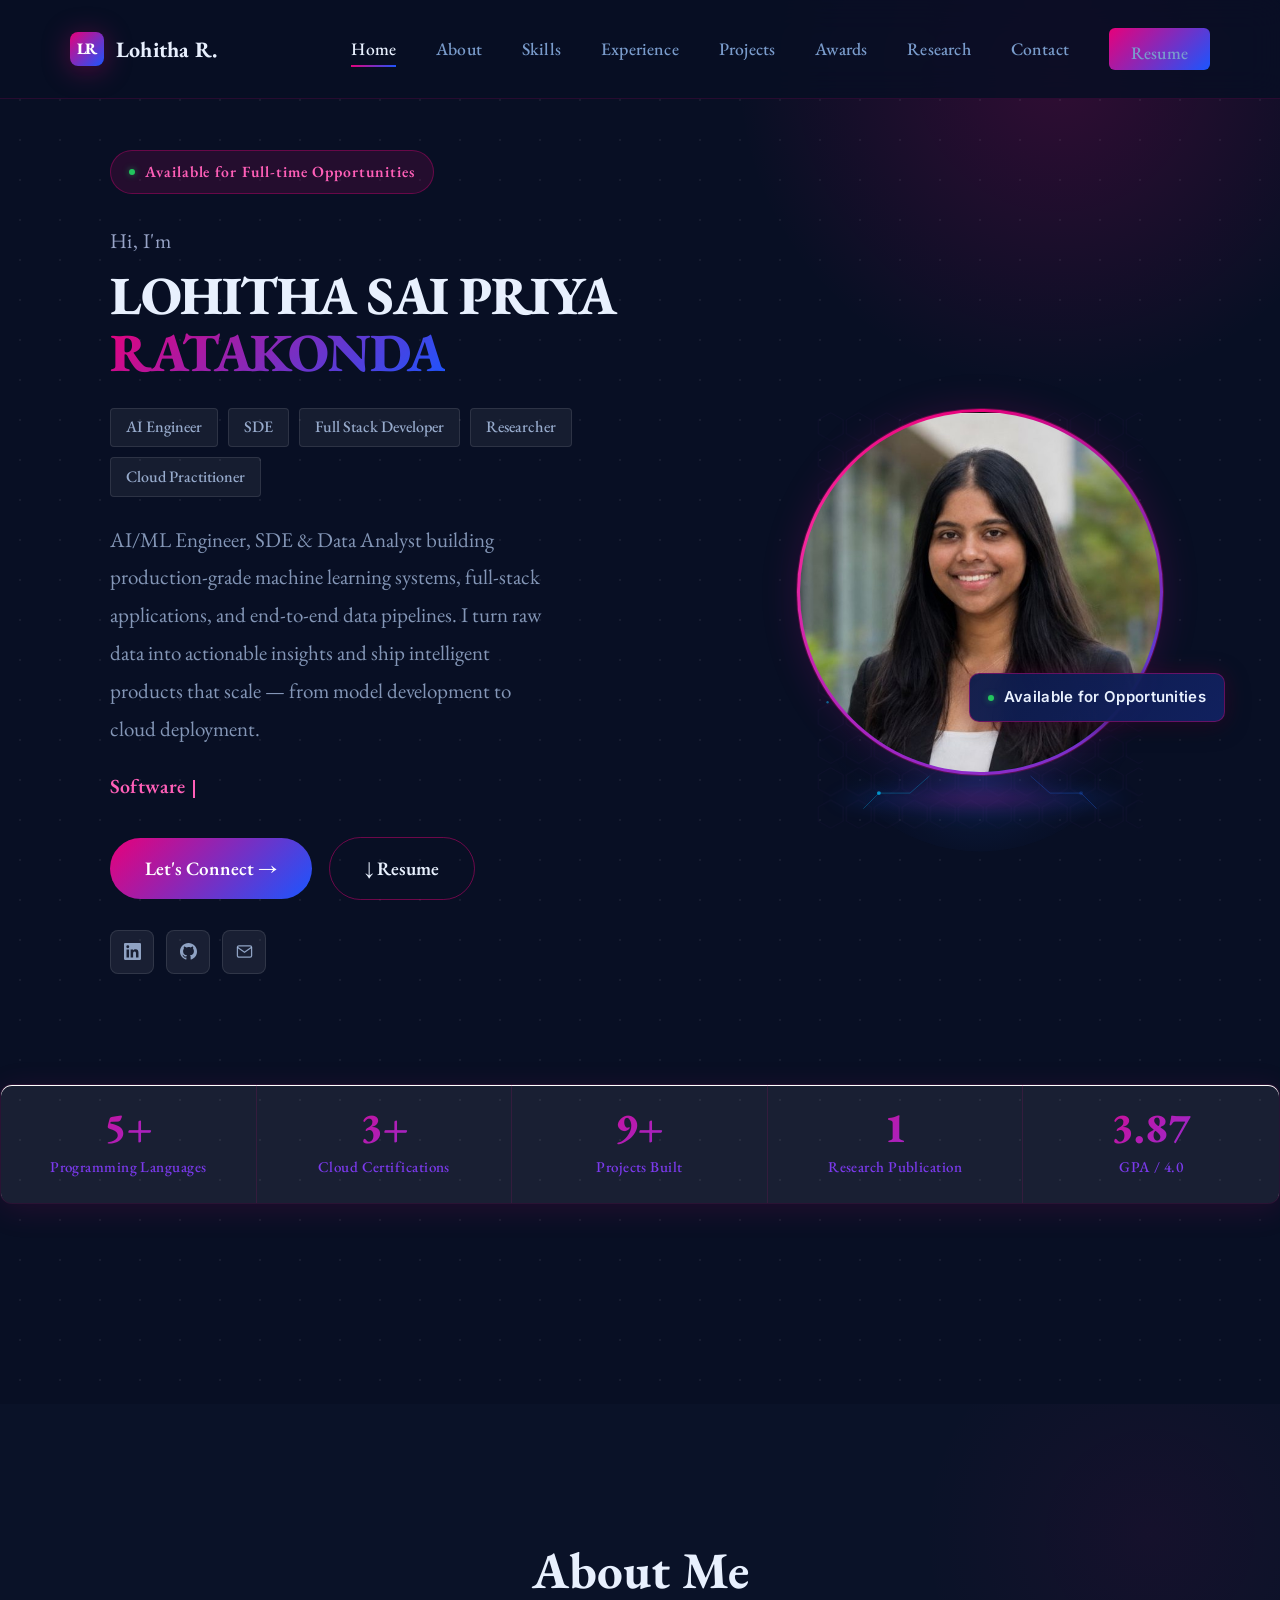
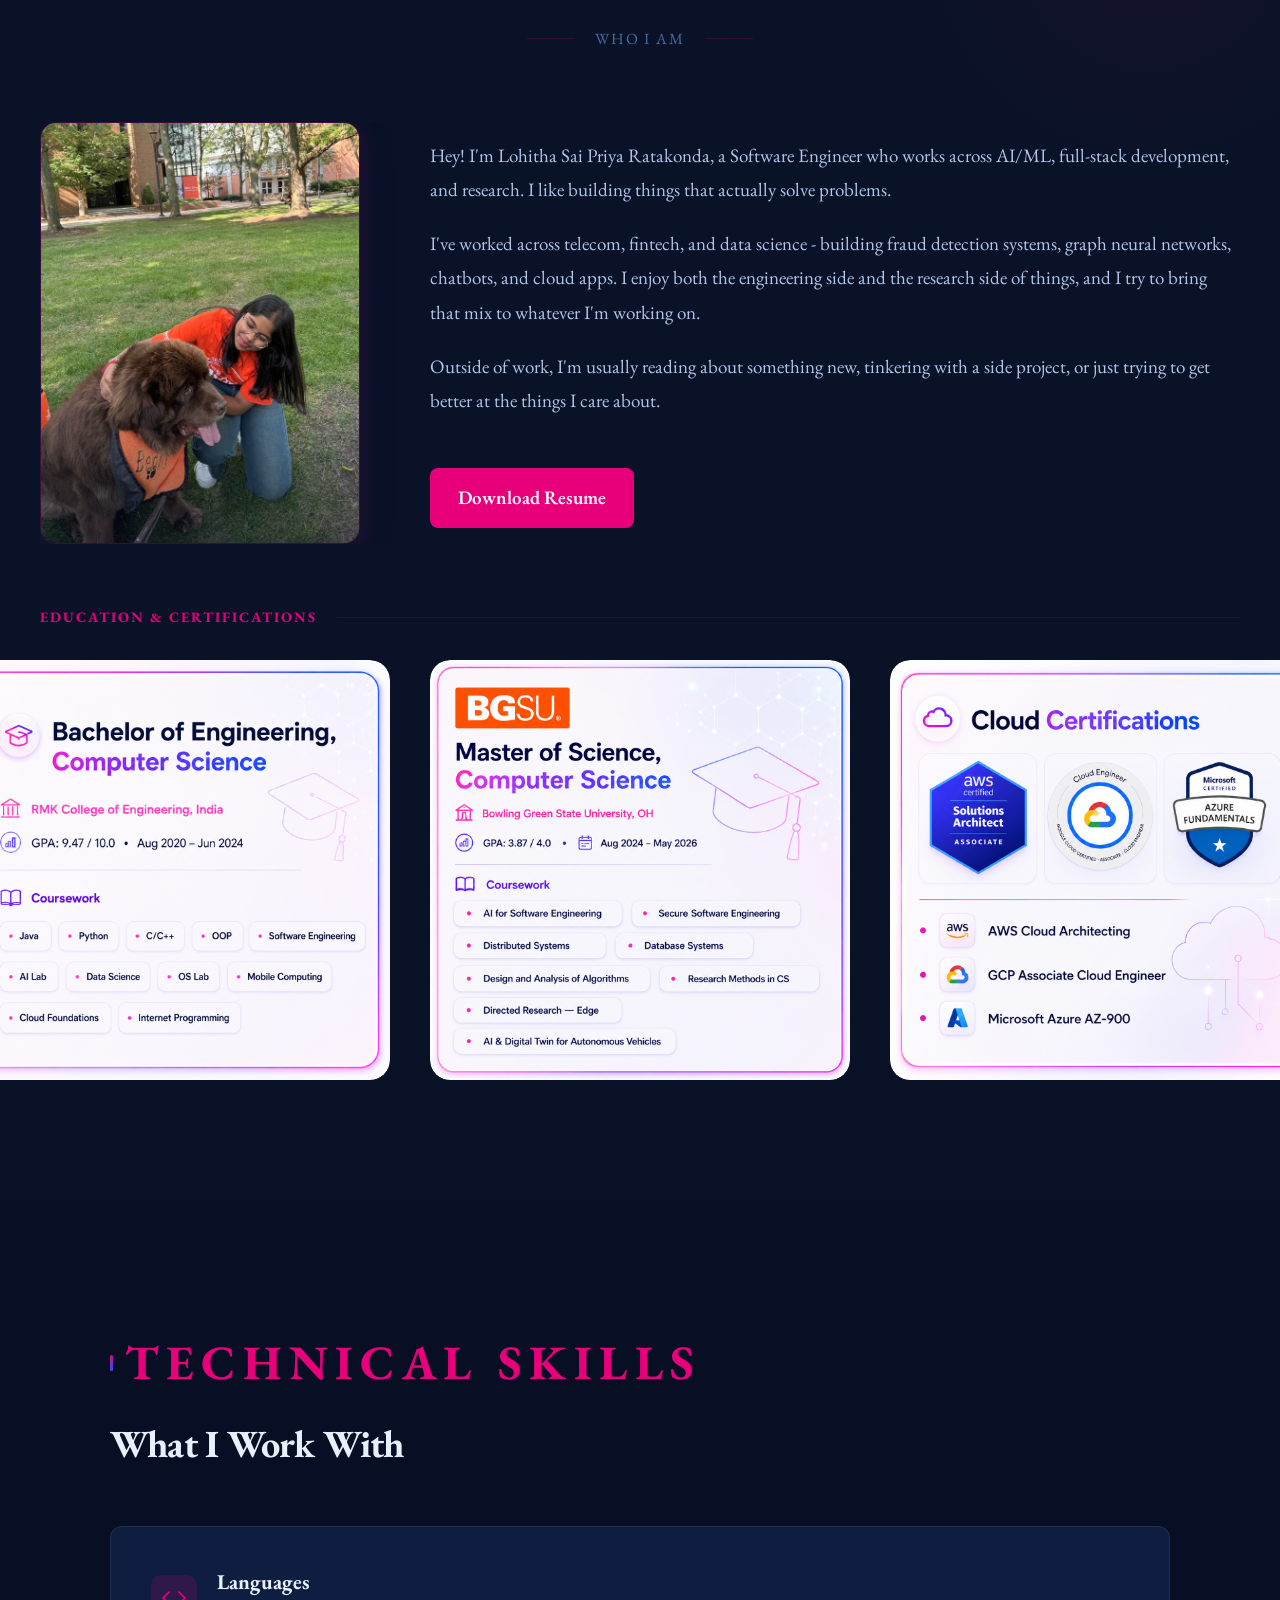
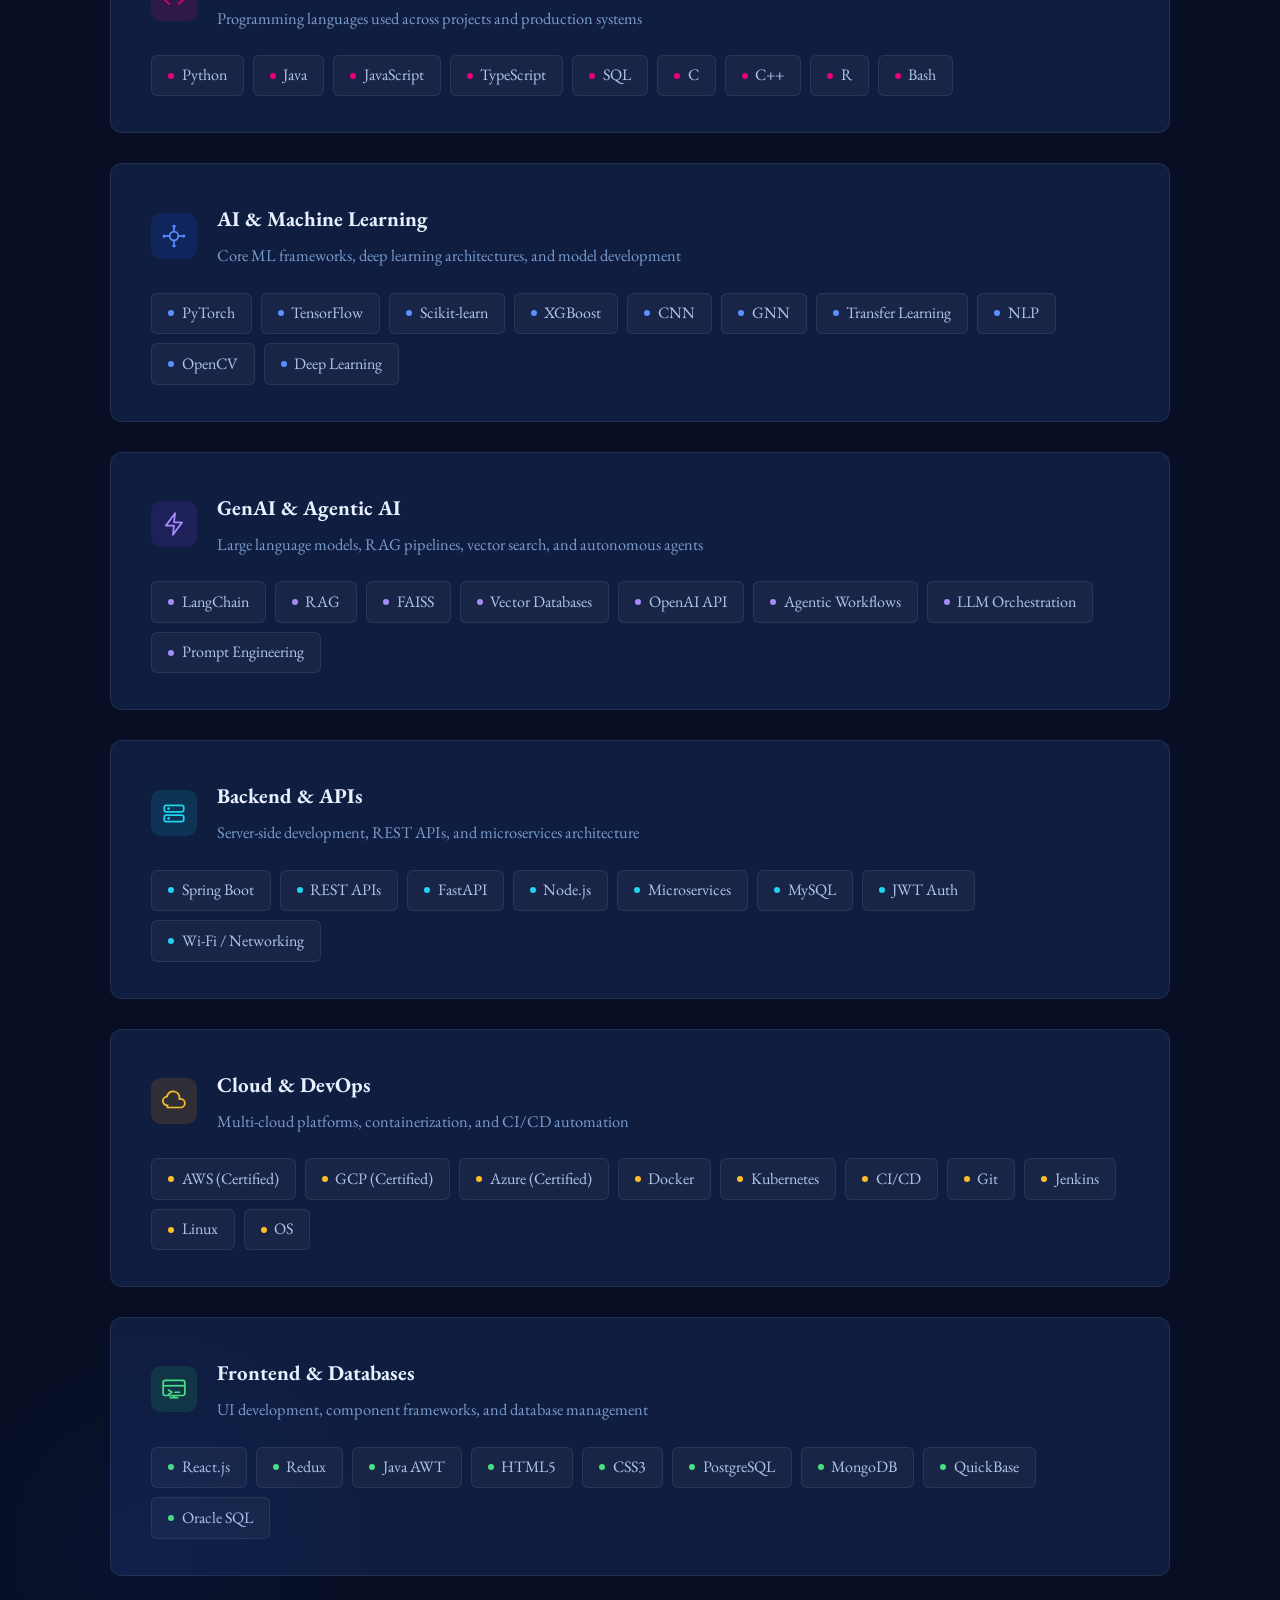
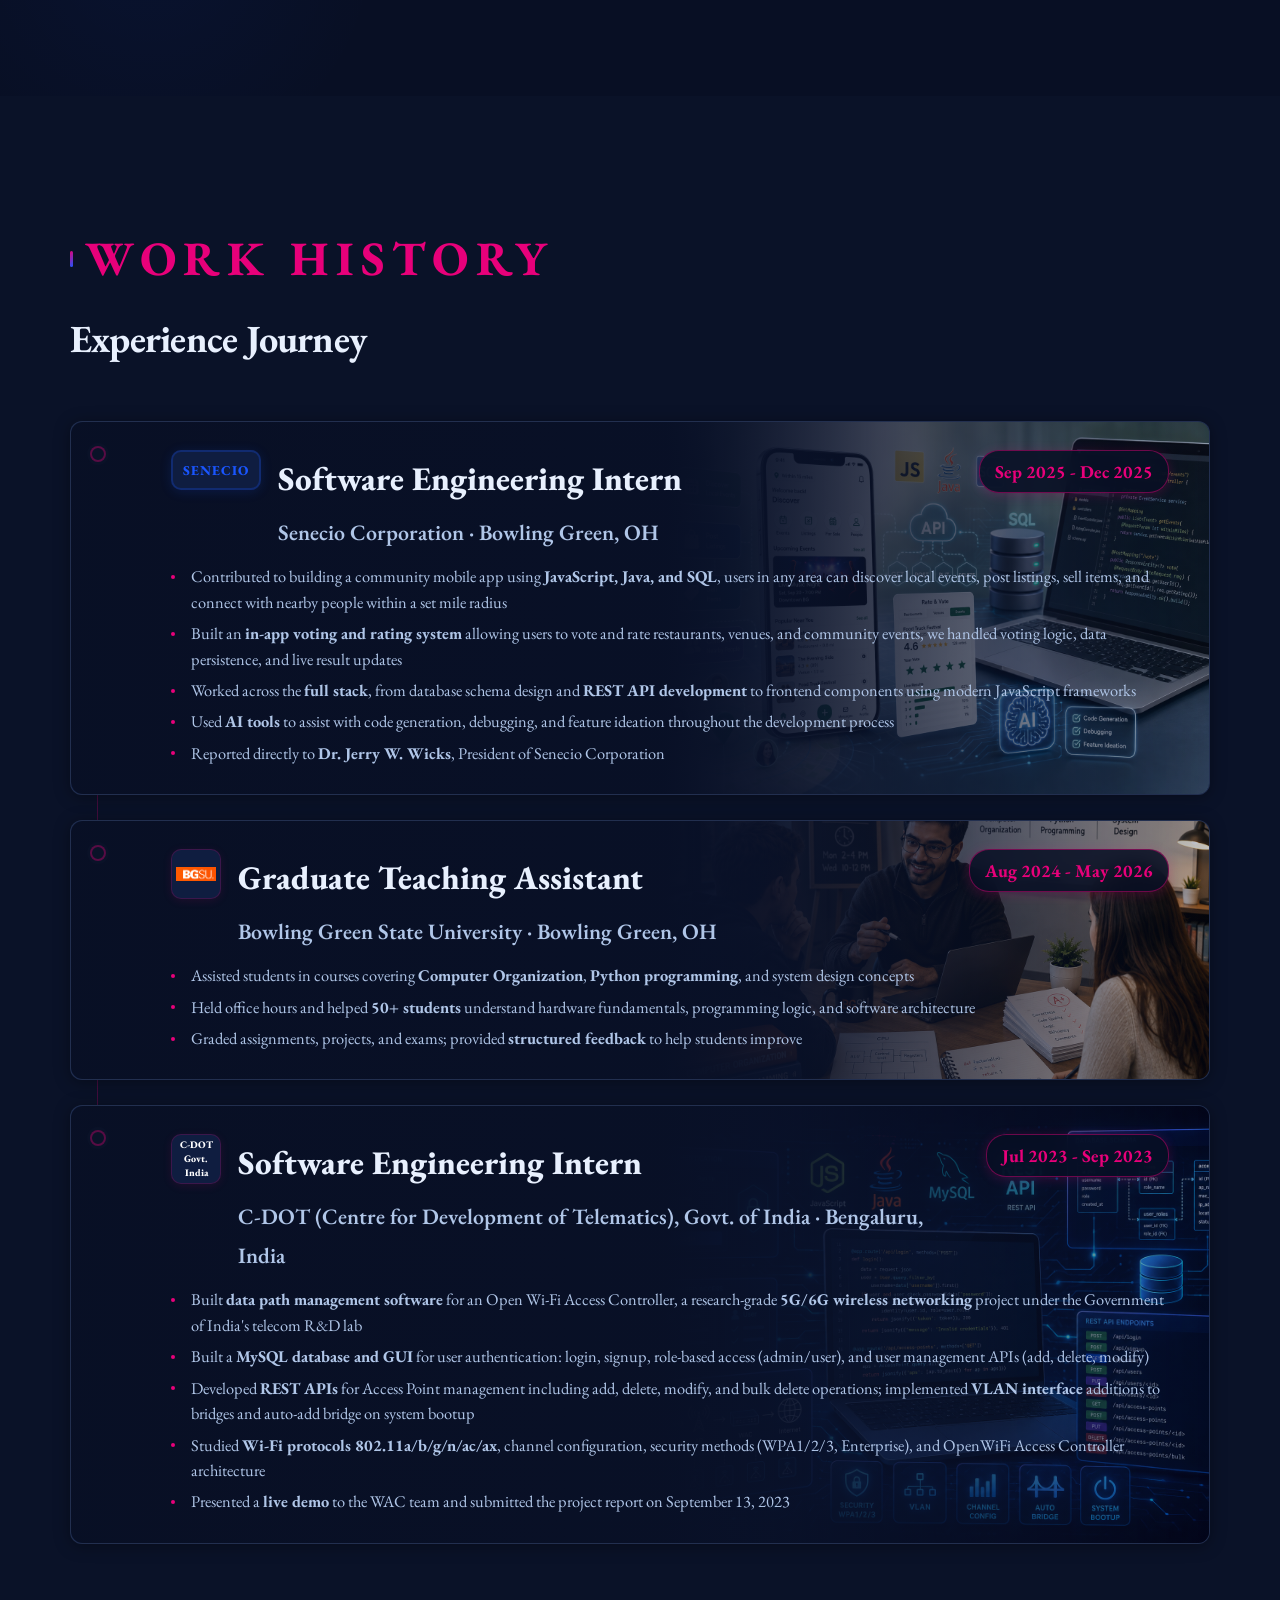
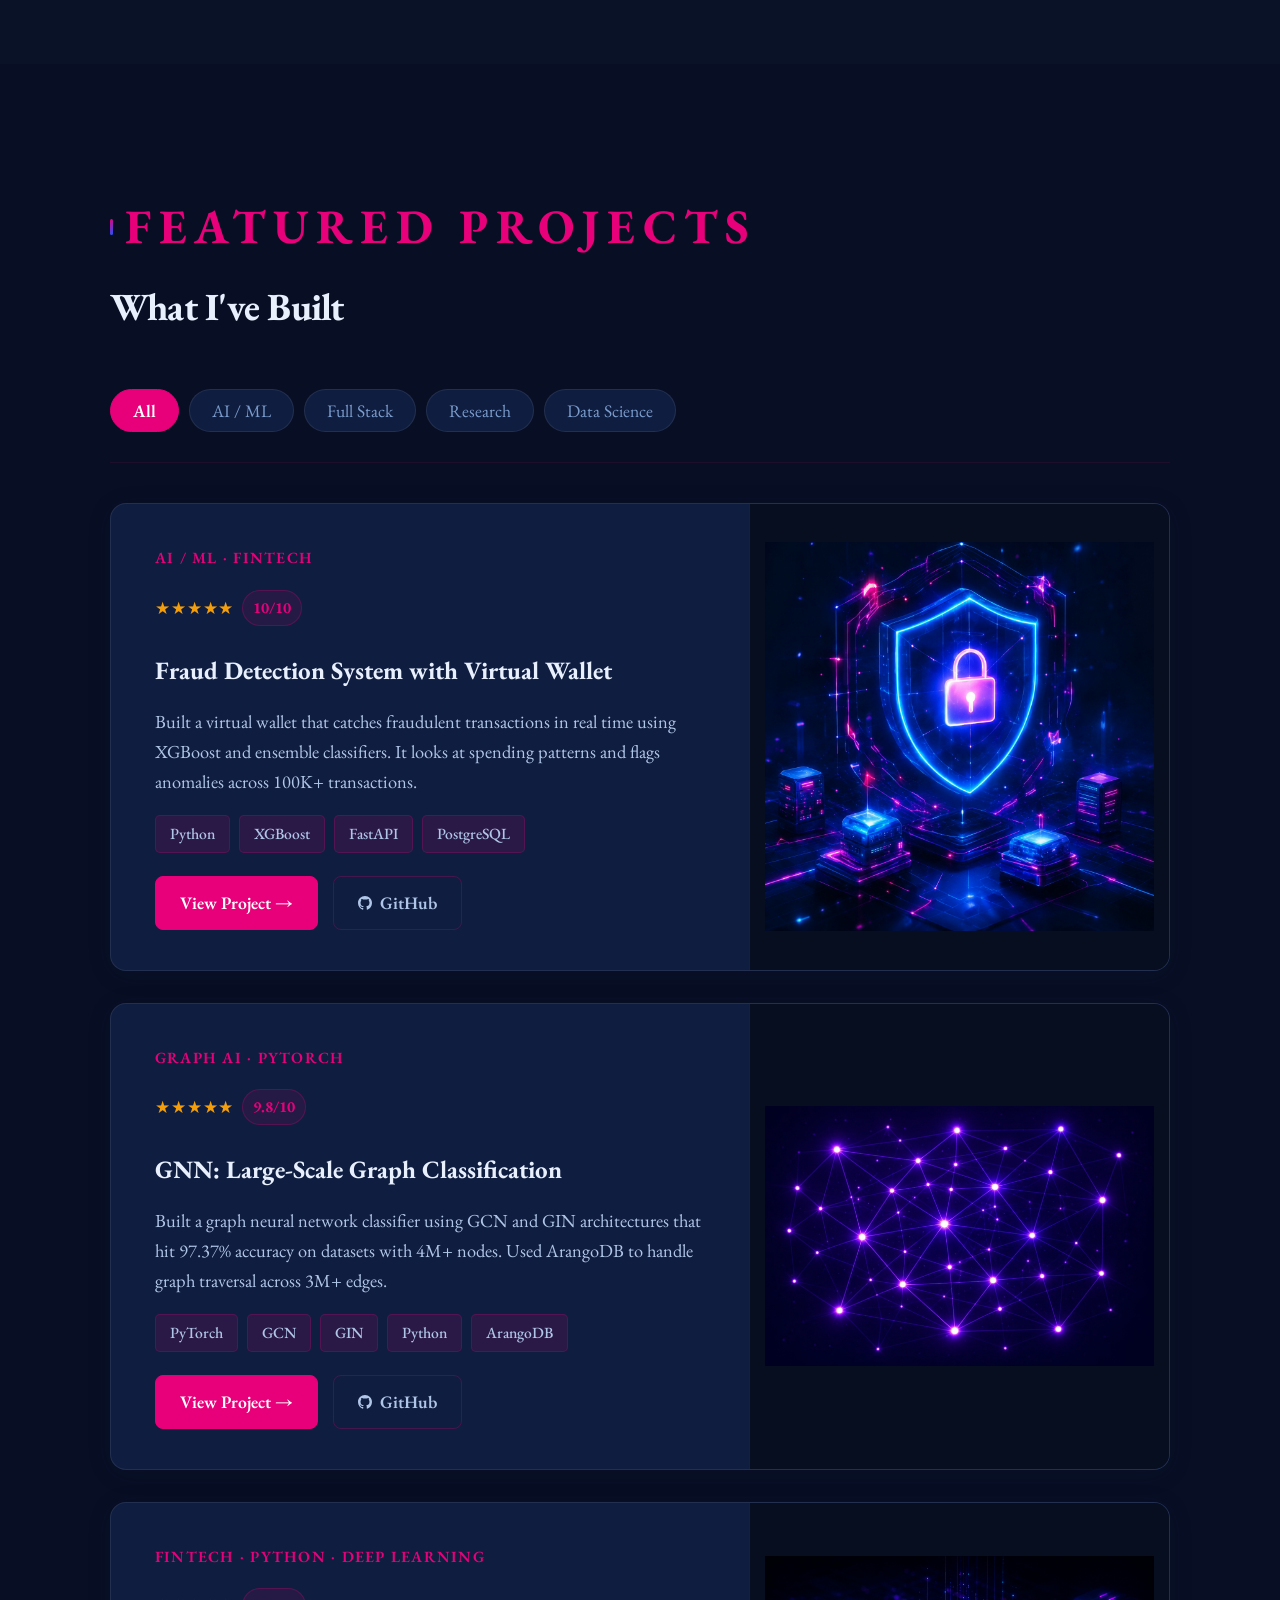
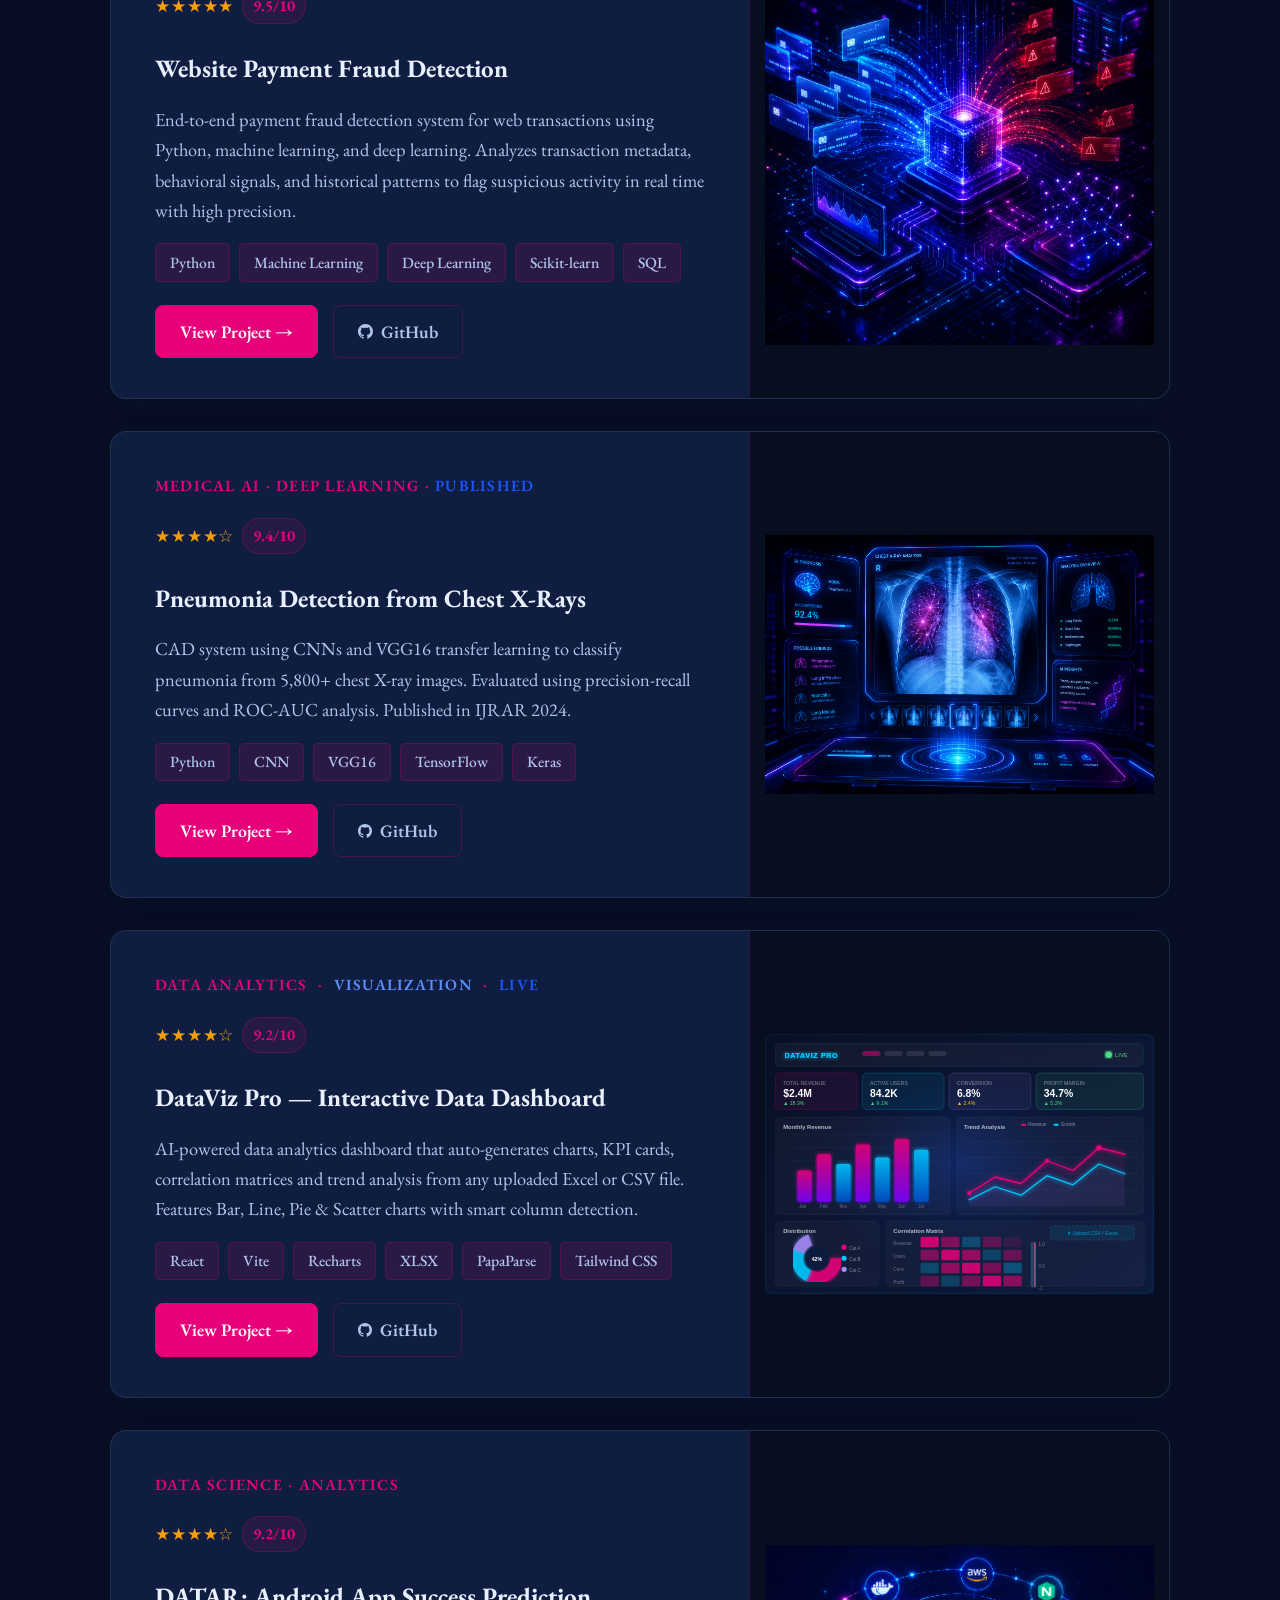
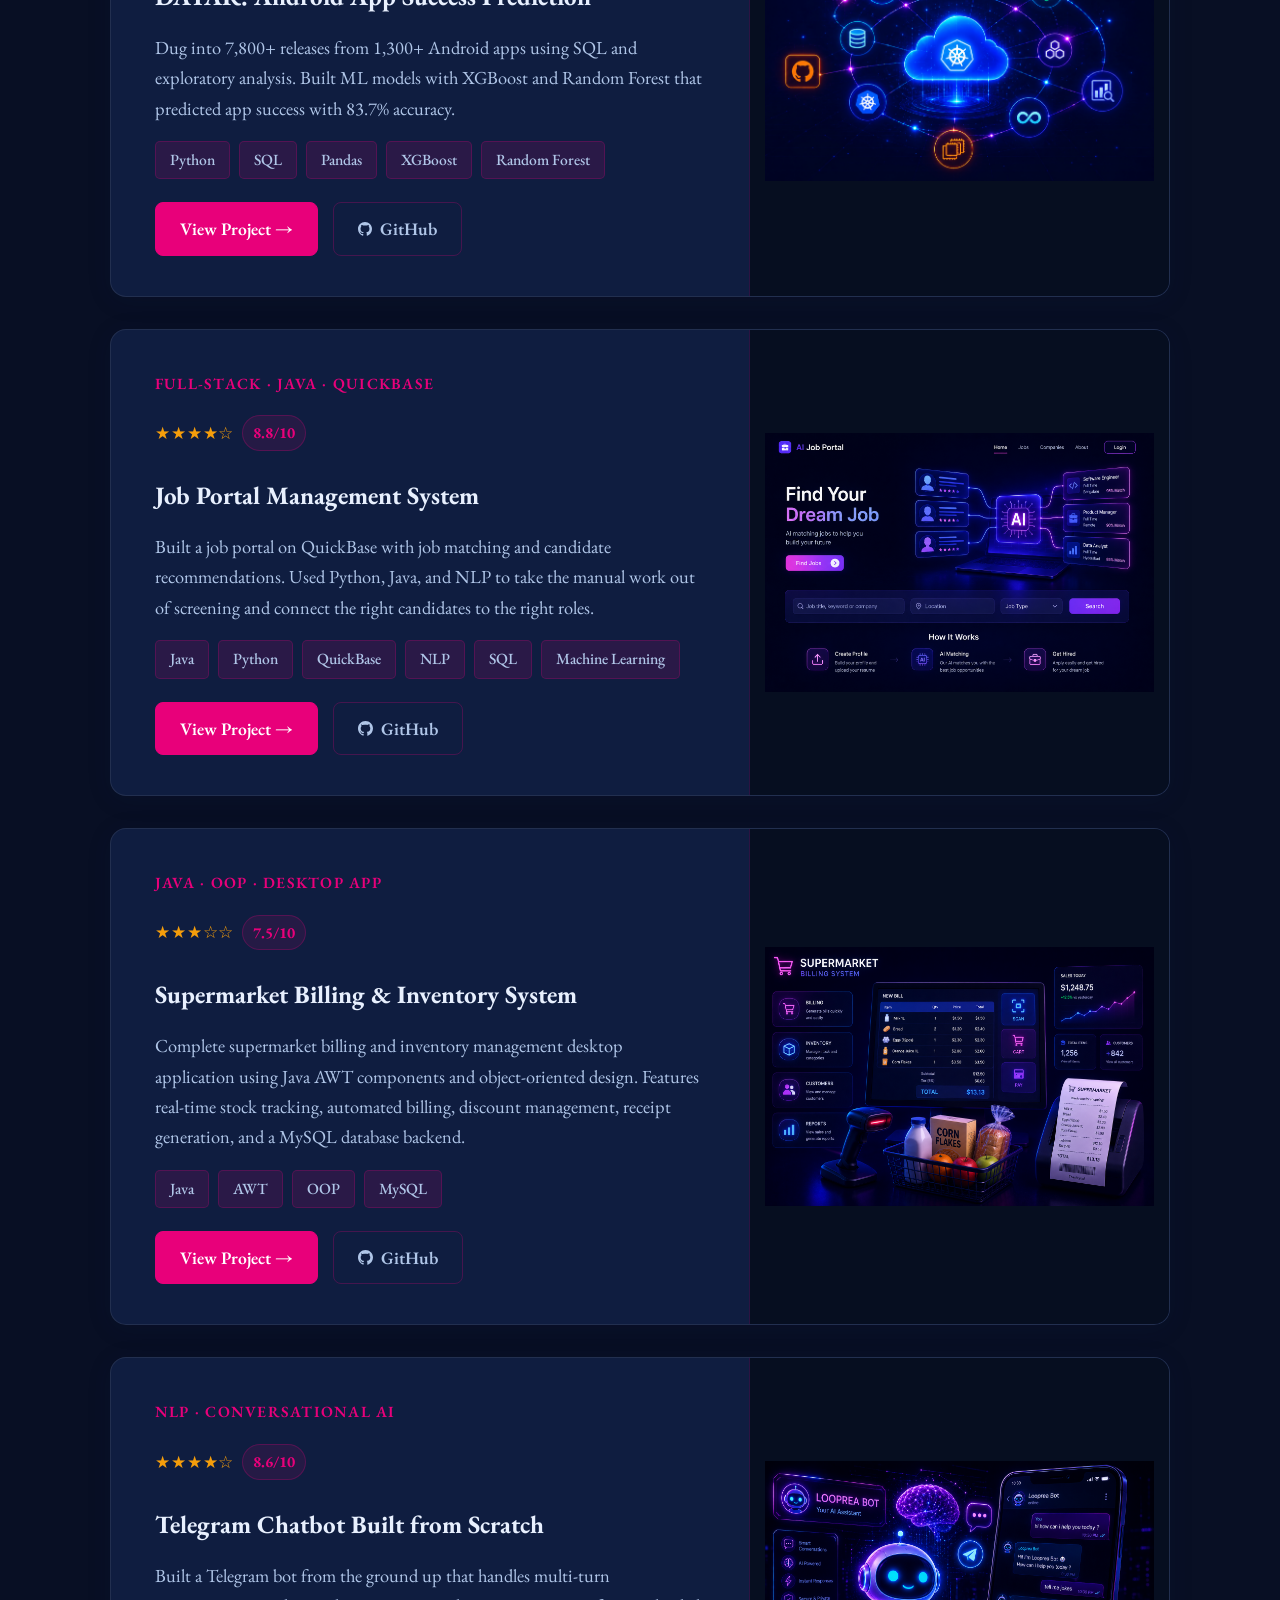
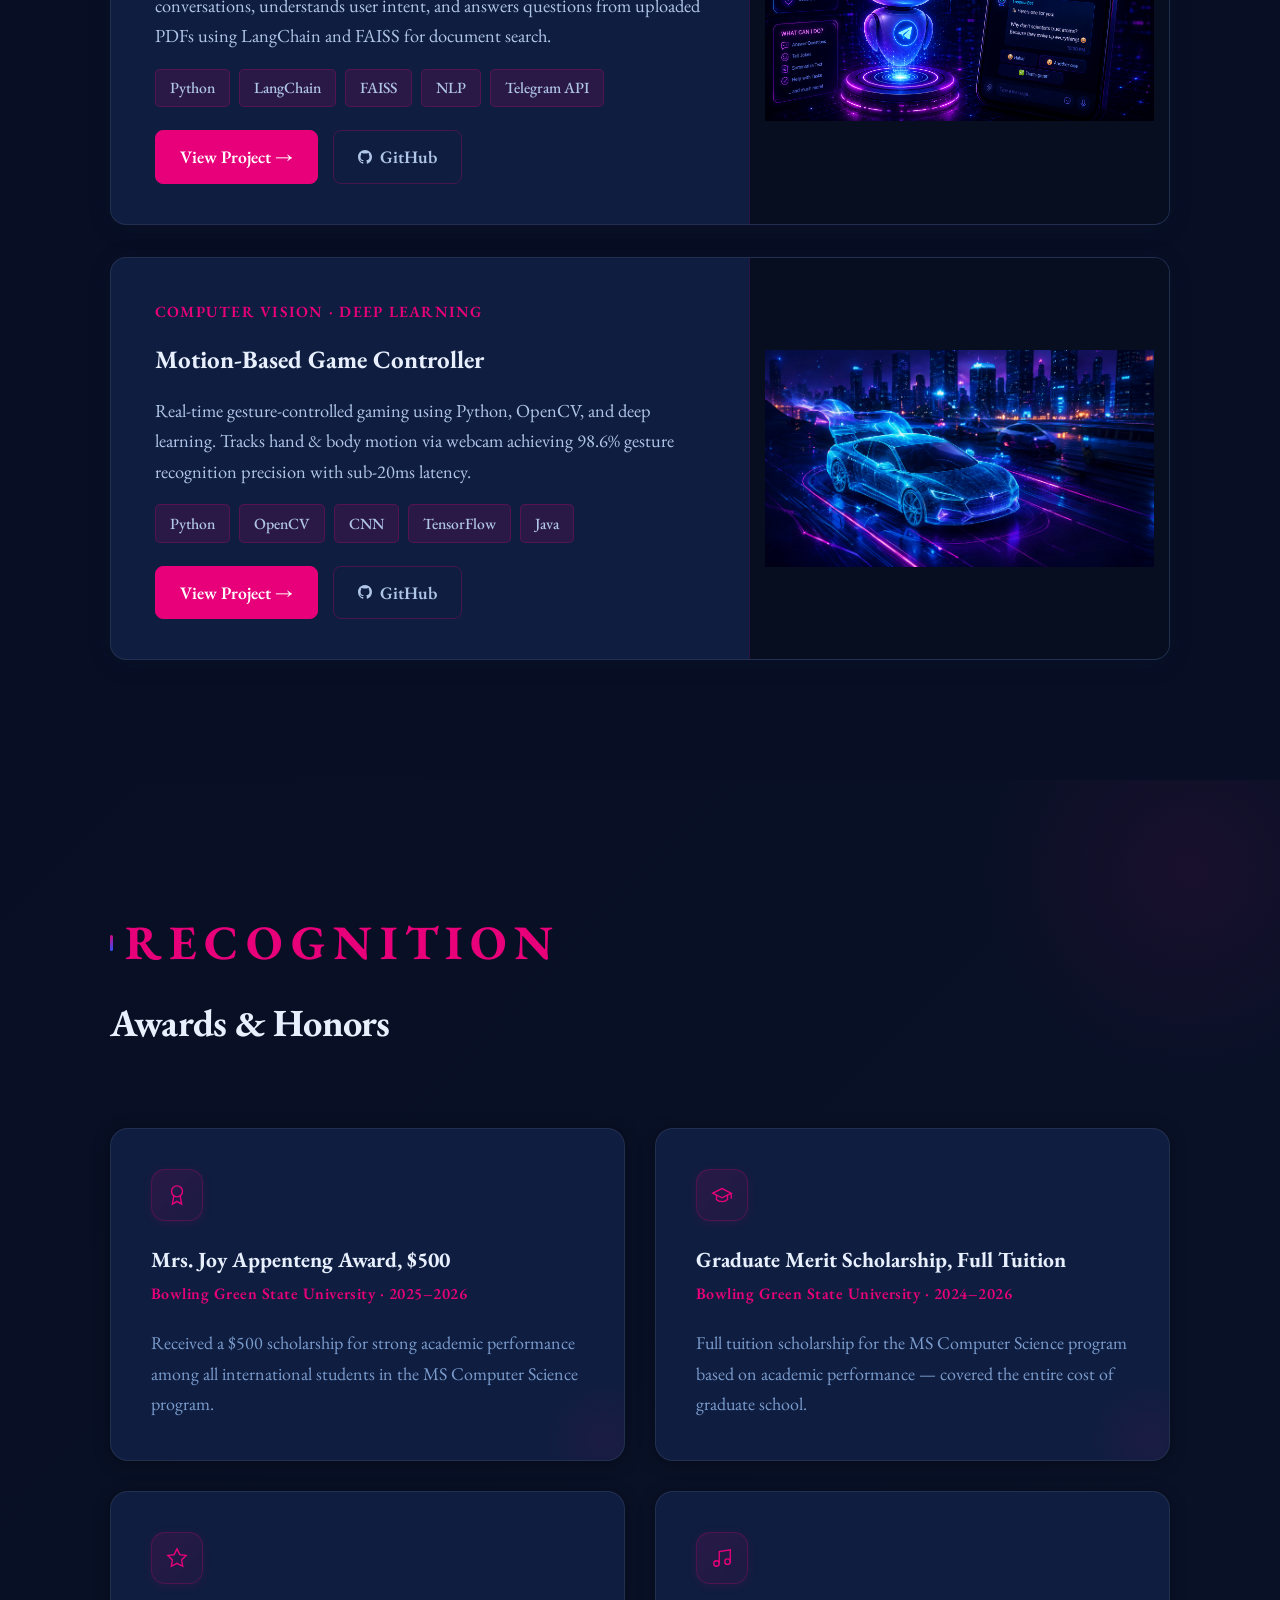
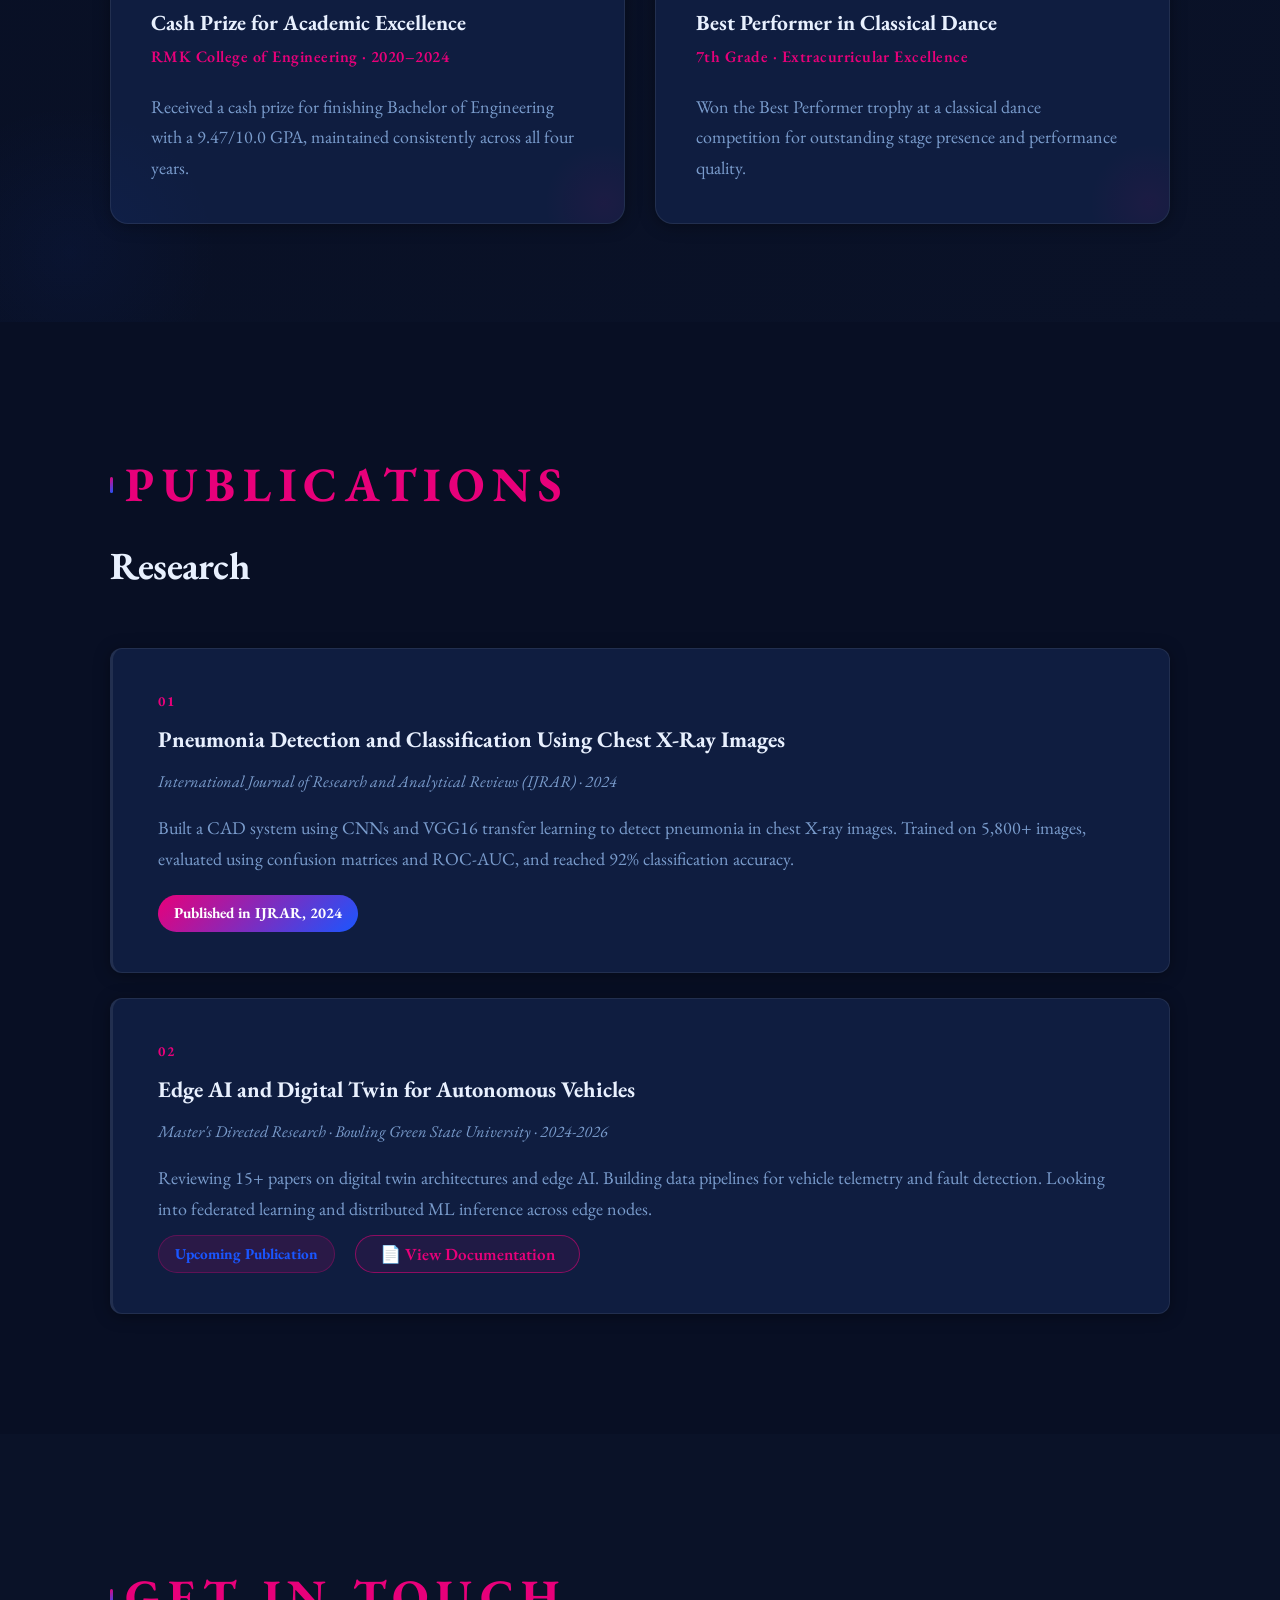
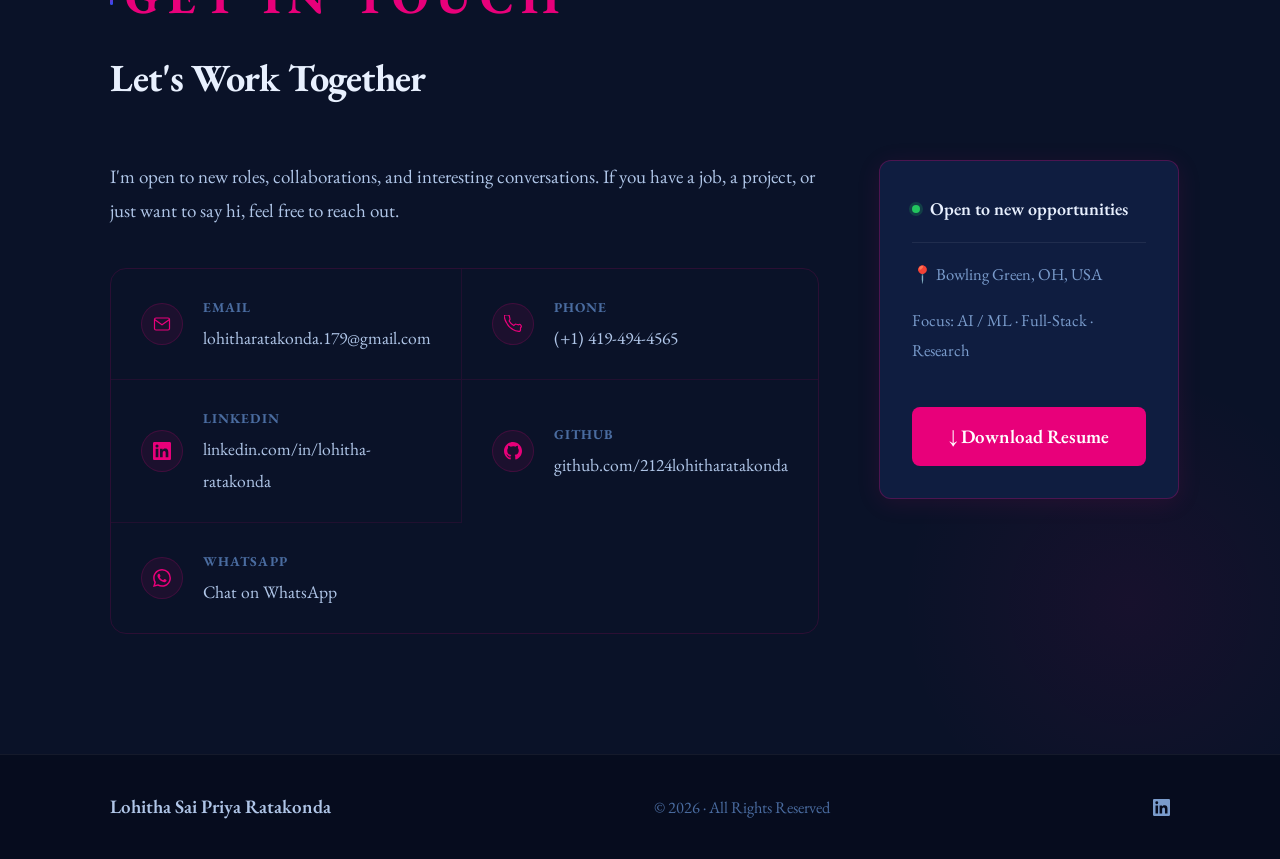
==== commit e920bae2: "Add Linux and OS to Cloud & DevOps skills Co-Authored-By: Claude Sonnet 4.6 <noreply@anthropic.com>" ====
--- a/index.html
+++ b/index.html
@@ -315,7 +315,7 @@
               <div class="expertise-desc">Multi-cloud platforms, containerization, and CI/CD automation</div>
             </div>
           </div>
-          <div class="expertise-tags"><span class="etag">AWS (Certified)</span><span class="etag">GCP (Certified)</span><span class="etag">Azure (Certified)</span><span class="etag">Docker</span><span class="etag">Kubernetes</span><span class="etag">CI/CD</span><span class="etag">Git</span><span class="etag">Jenkins</span></div>
+          <div class="expertise-tags"><span class="etag">AWS (Certified)</span><span class="etag">GCP (Certified)</span><span class="etag">Azure (Certified)</span><span class="etag">Docker</span><span class="etag">Kubernetes</span><span class="etag">CI/CD</span><span class="etag">Git</span><span class="etag">Jenkins</span><span class="etag">Linux</span><span class="etag">OS</span></div>
         </div>
 
         <div class="expertise-item reveal">
--- a/css/style.css
+++ b/css/style.css
@@ -1667,6 +1667,14 @@
 
 /* ── Experience ── */
 #experience { background: var(--bg2); }
+#experience .inner { max-width: 1400px !important; }
+.card.exp-card {
+  padding: 1.4rem 2rem 1.4rem 5rem !important;
+  min-height: 0 !important;
+}
+.card.exp-card .exp-head { margin-bottom: 0.6rem !important; }
+.card.exp-card .exp-bullets { gap: 0.3rem !important; }
+.card.exp-card .exp-bullets li { font-size: 0.82rem !important; line-height: 1.55 !important; }
 .exp-list::before {
   background: linear-gradient(to bottom, transparent, rgba(232,0,122,0.25) 10%, rgba(232,0,122,0.25) 90%, transparent);
 }
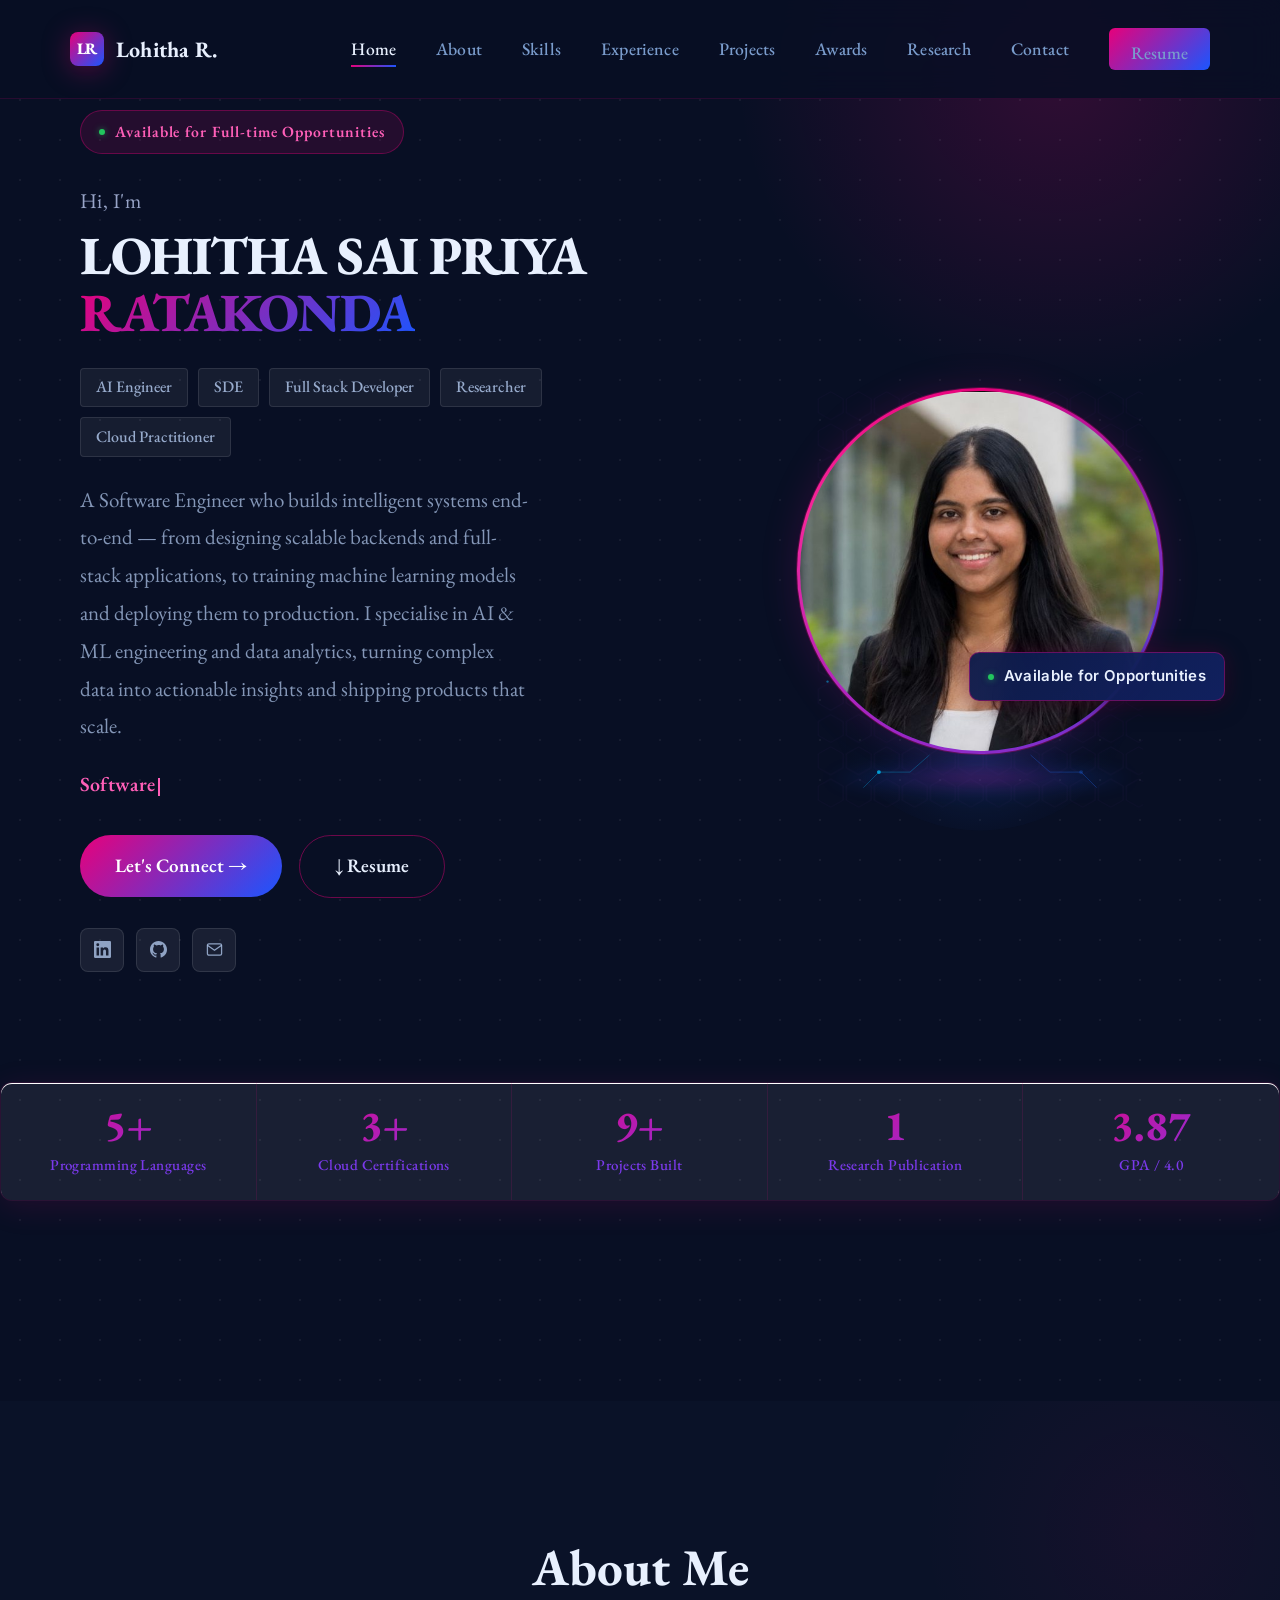
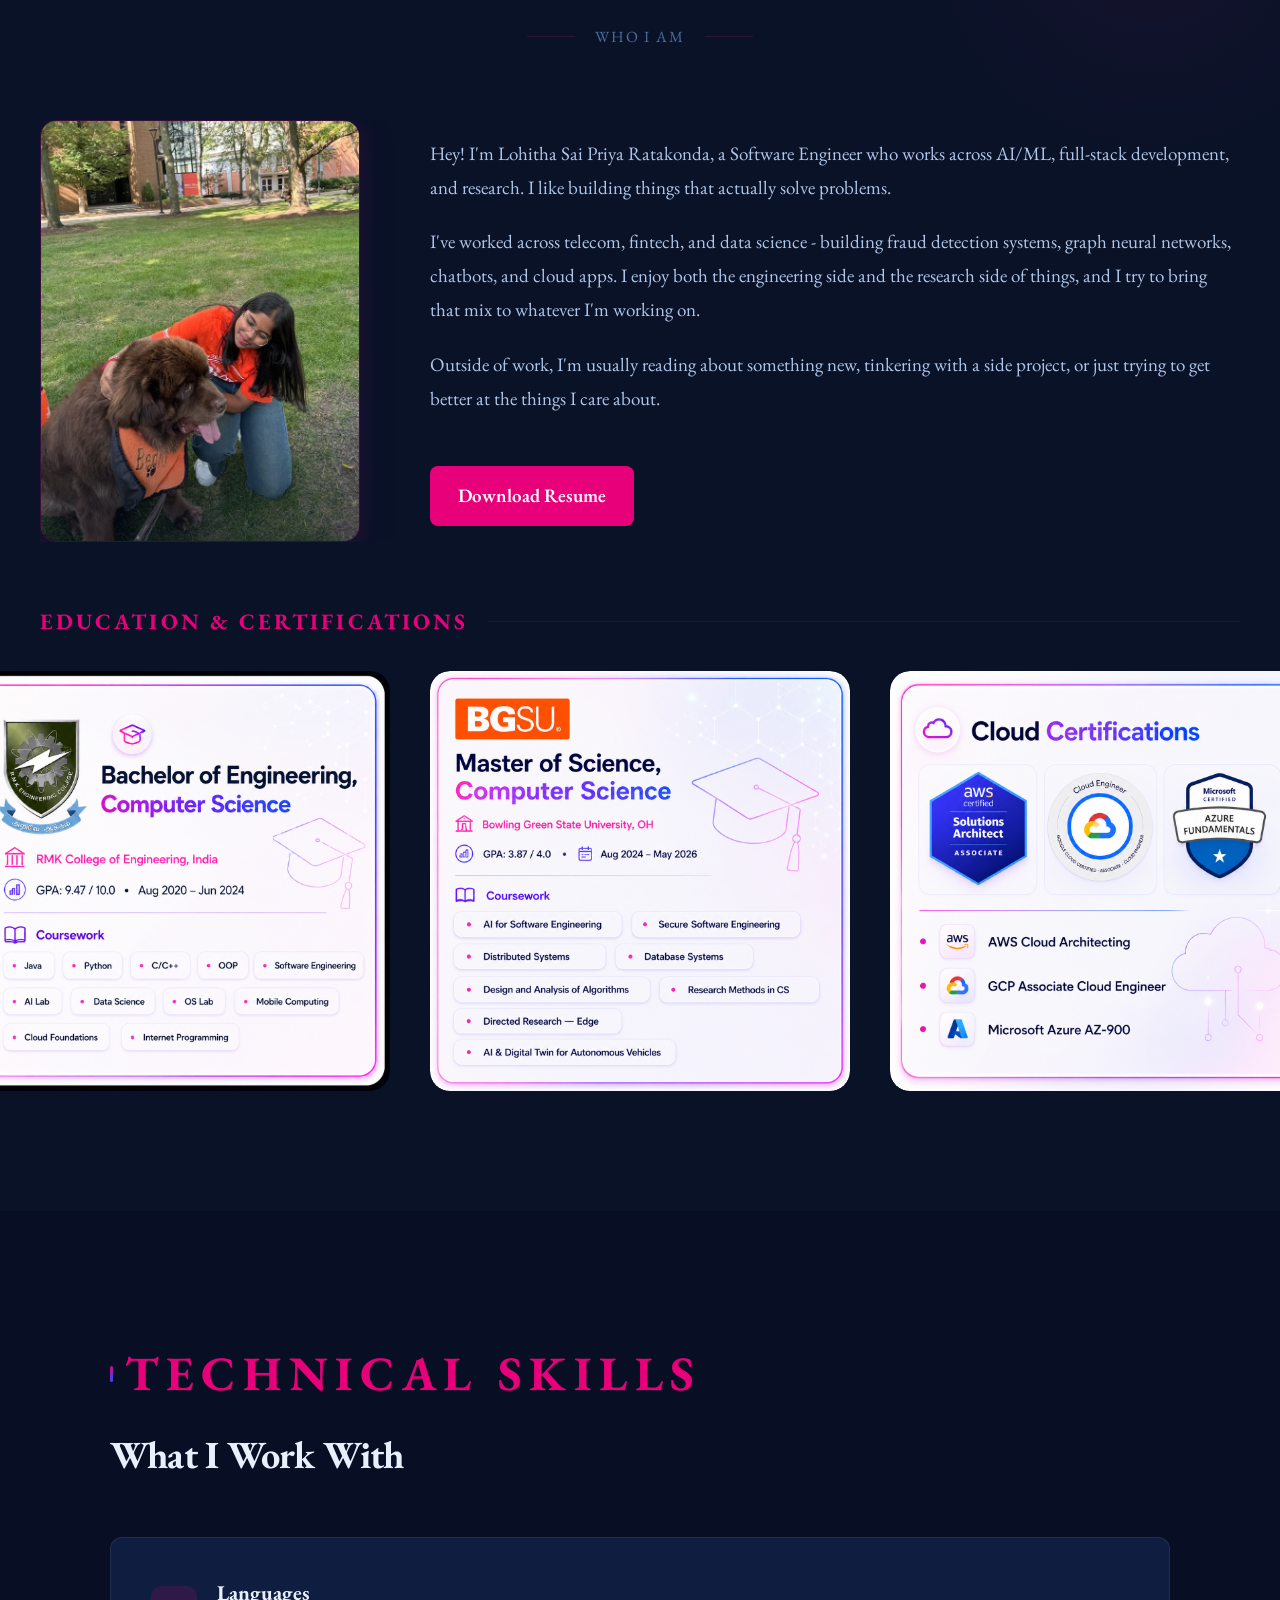
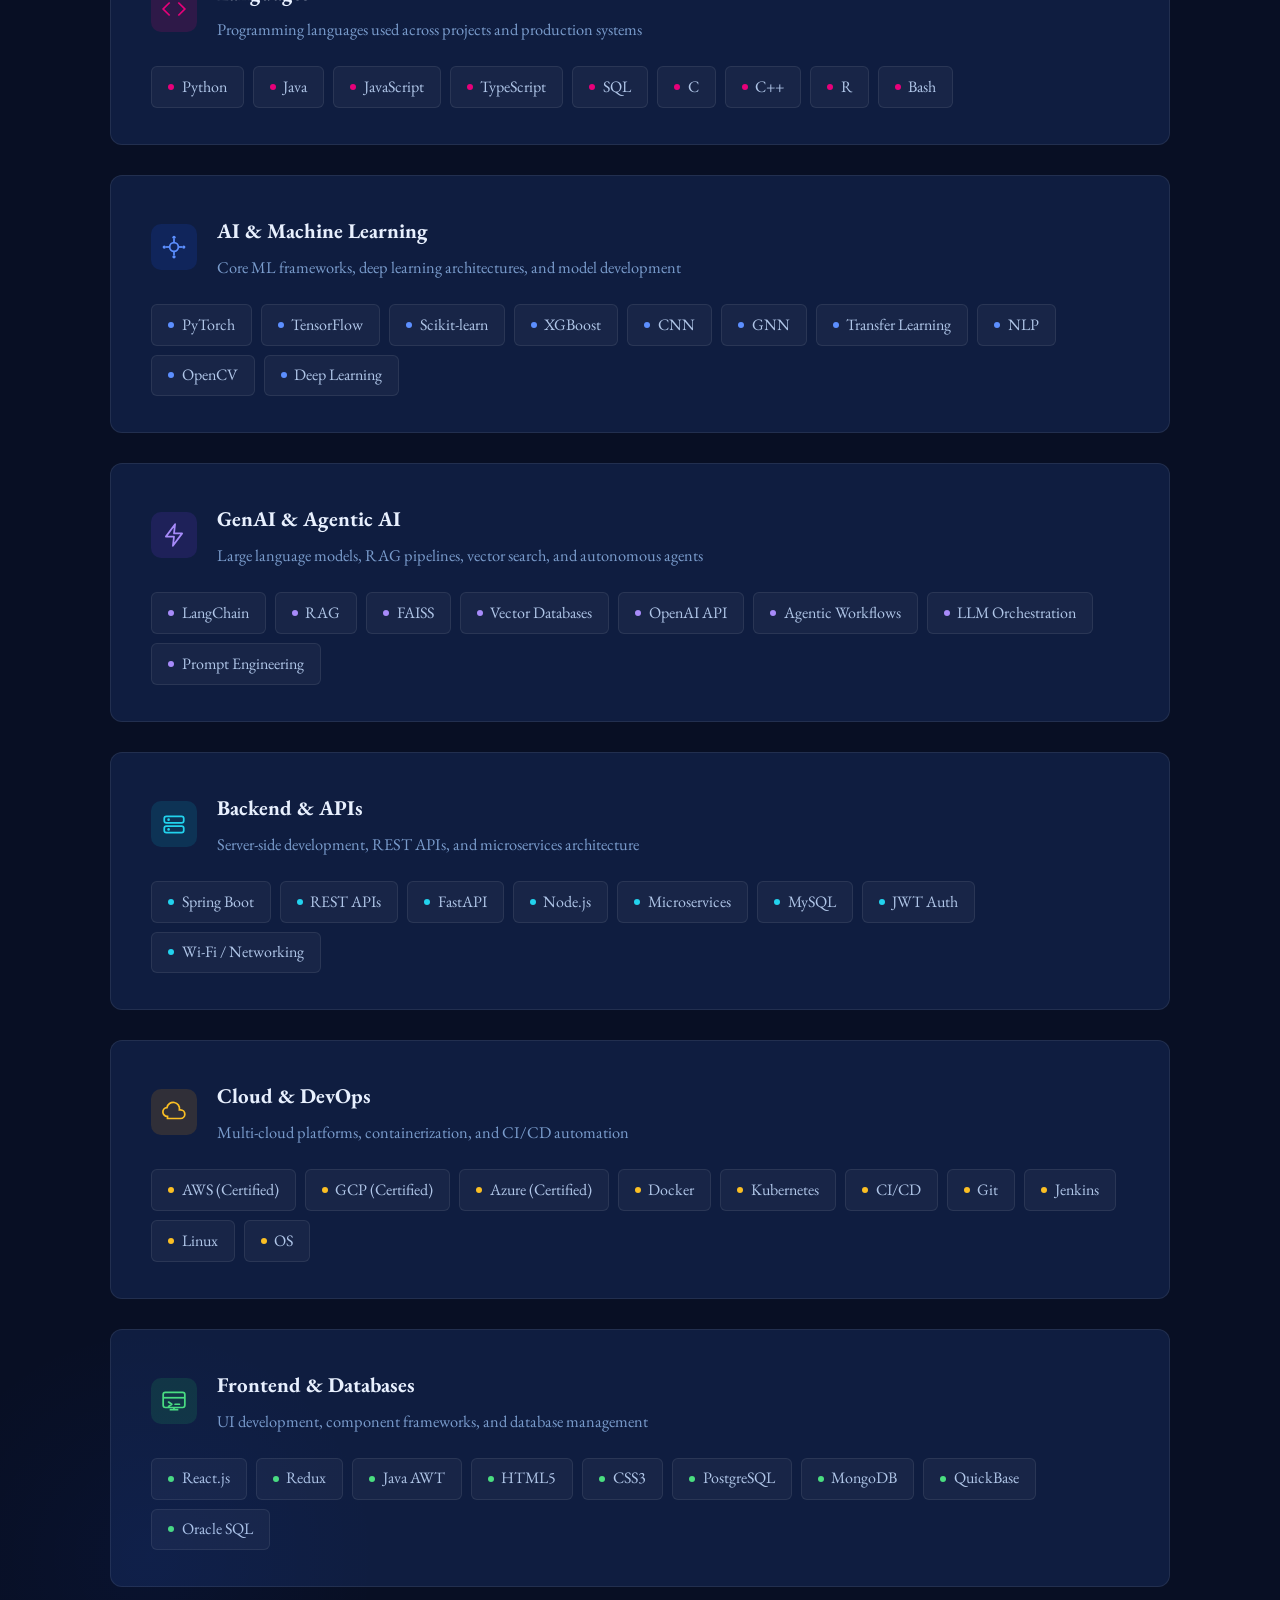
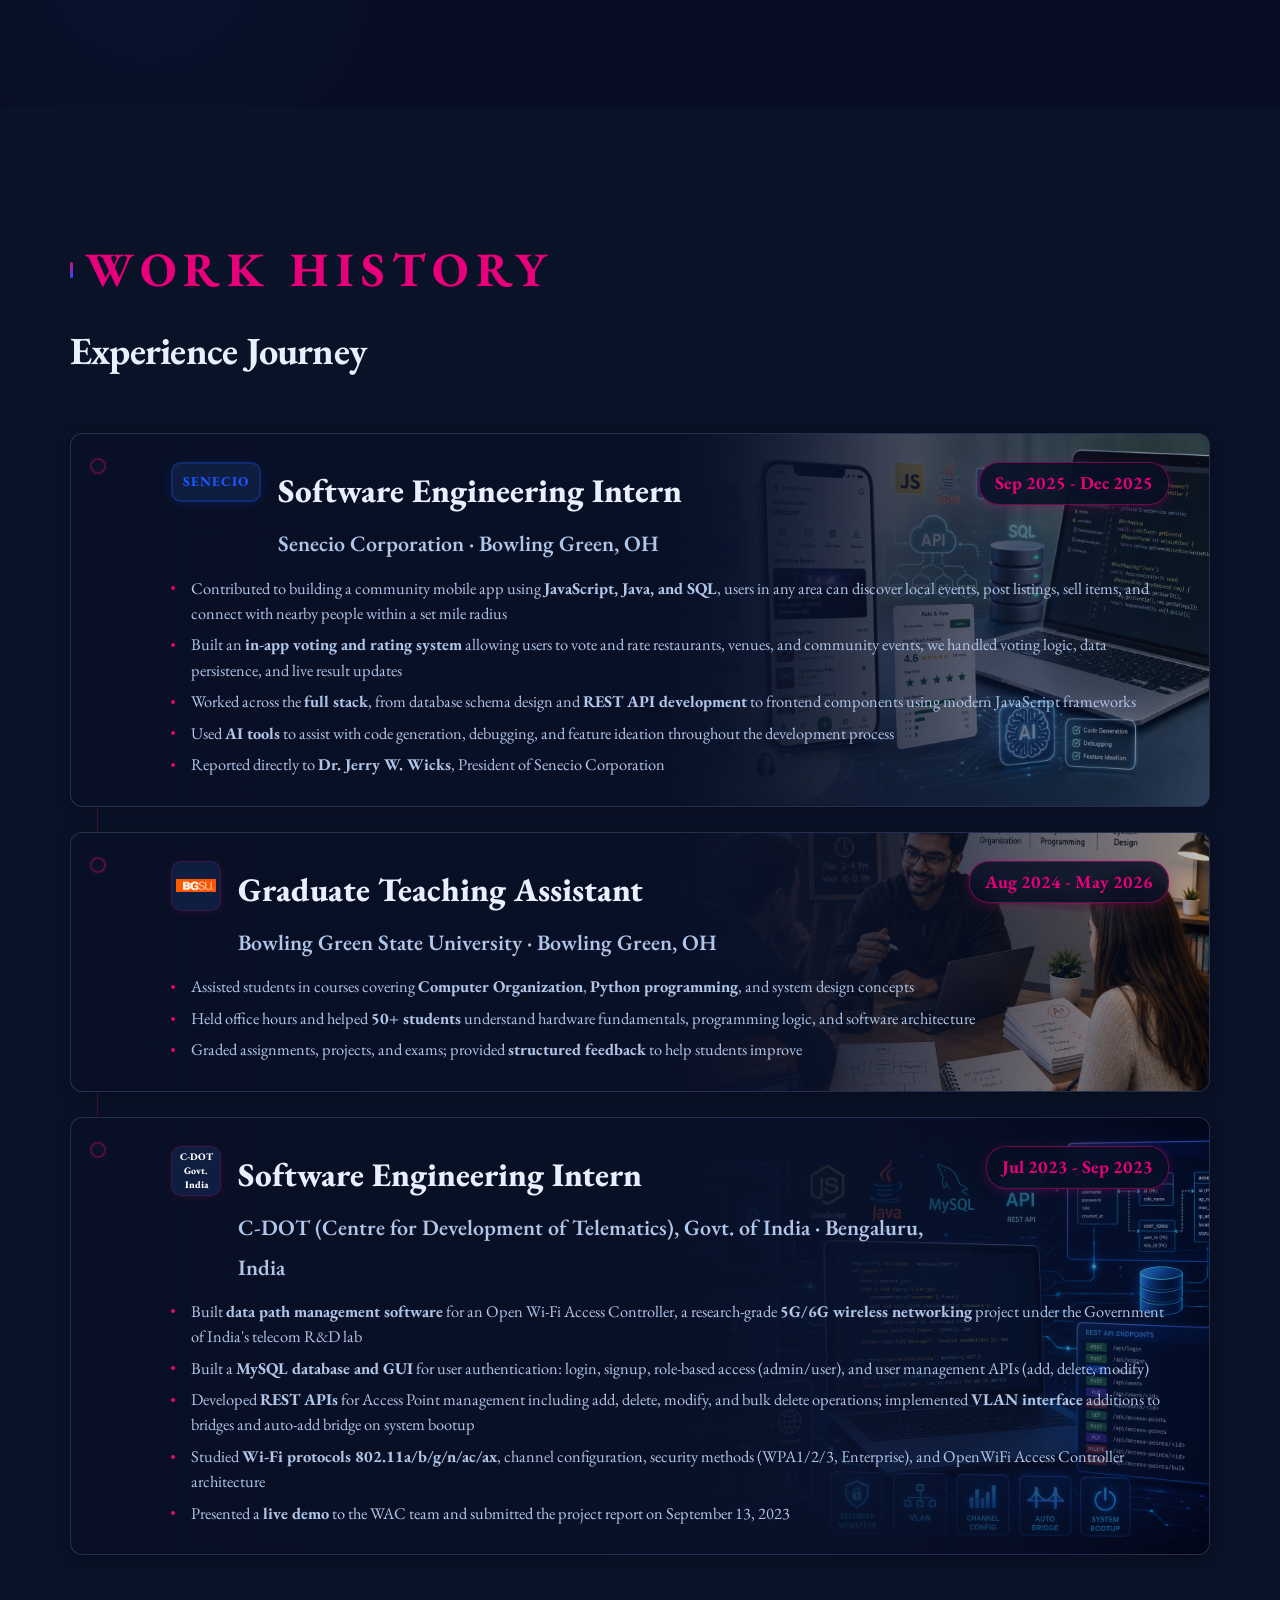
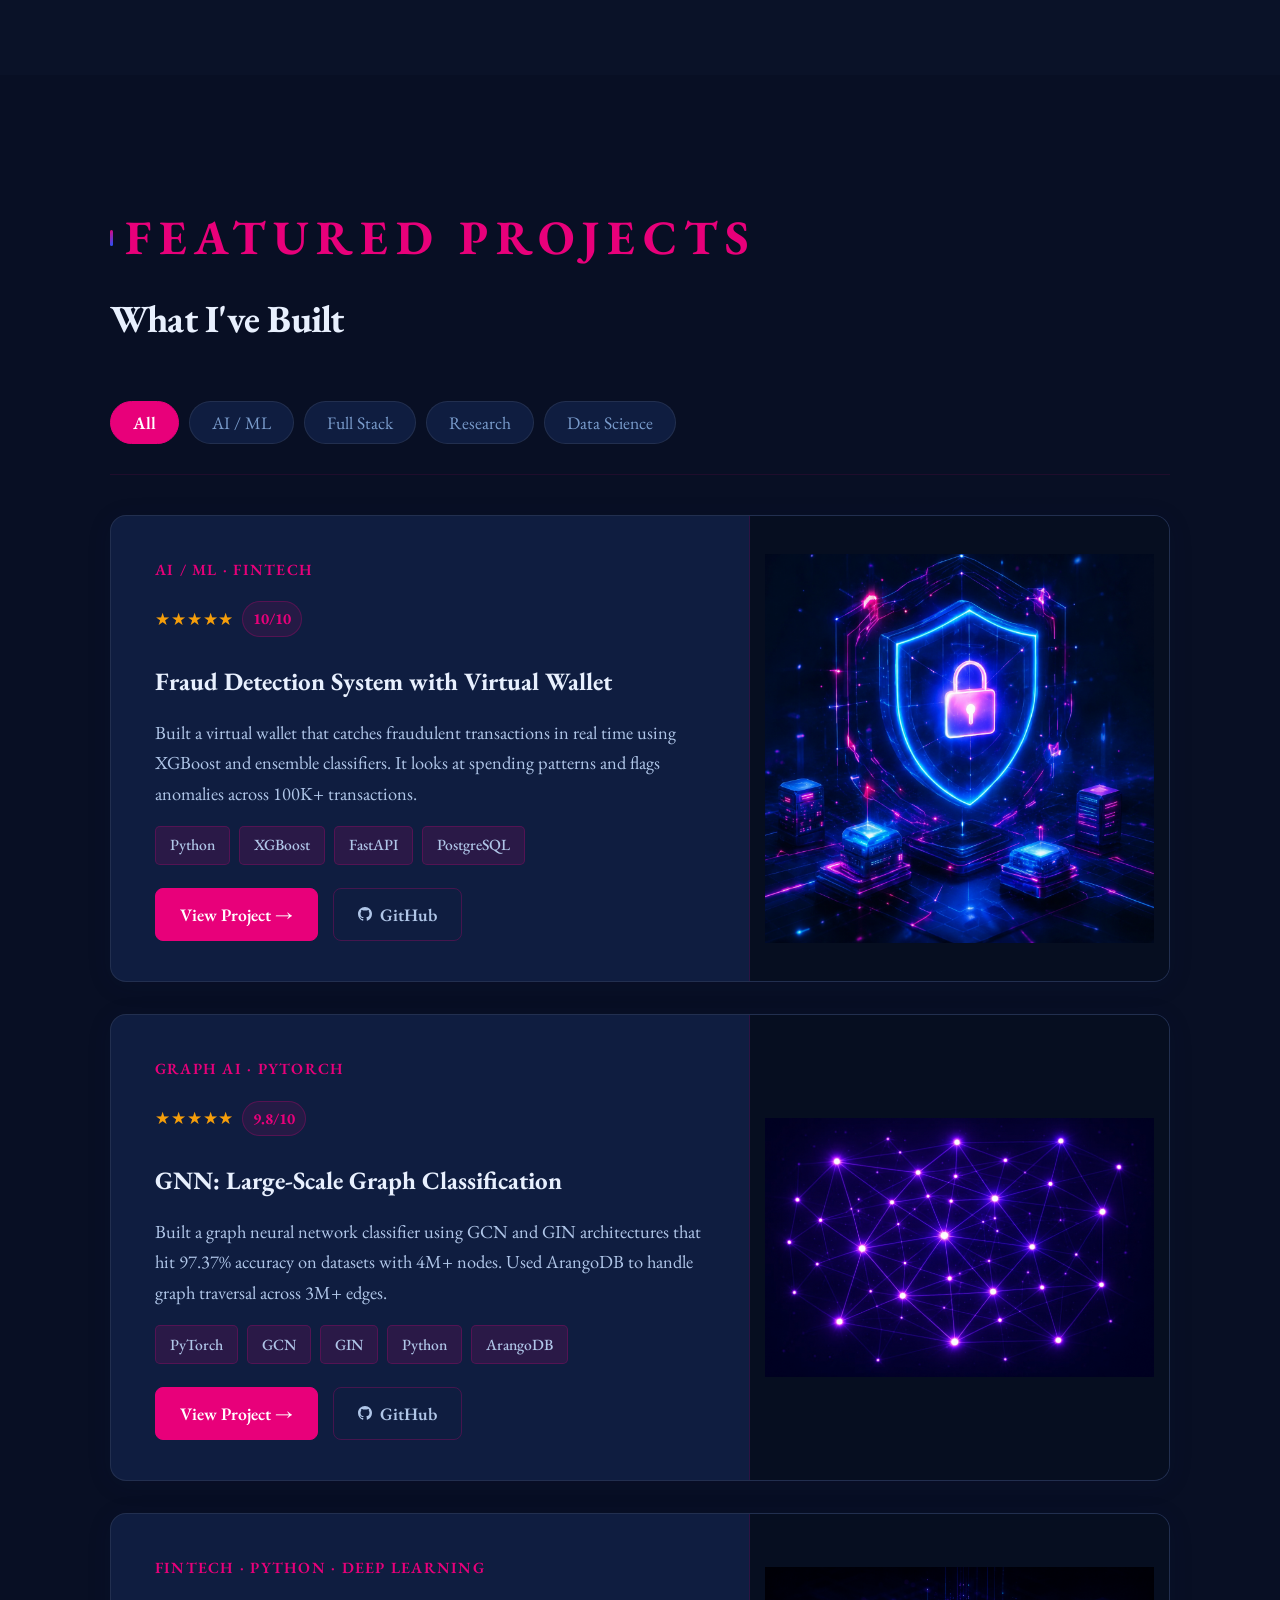
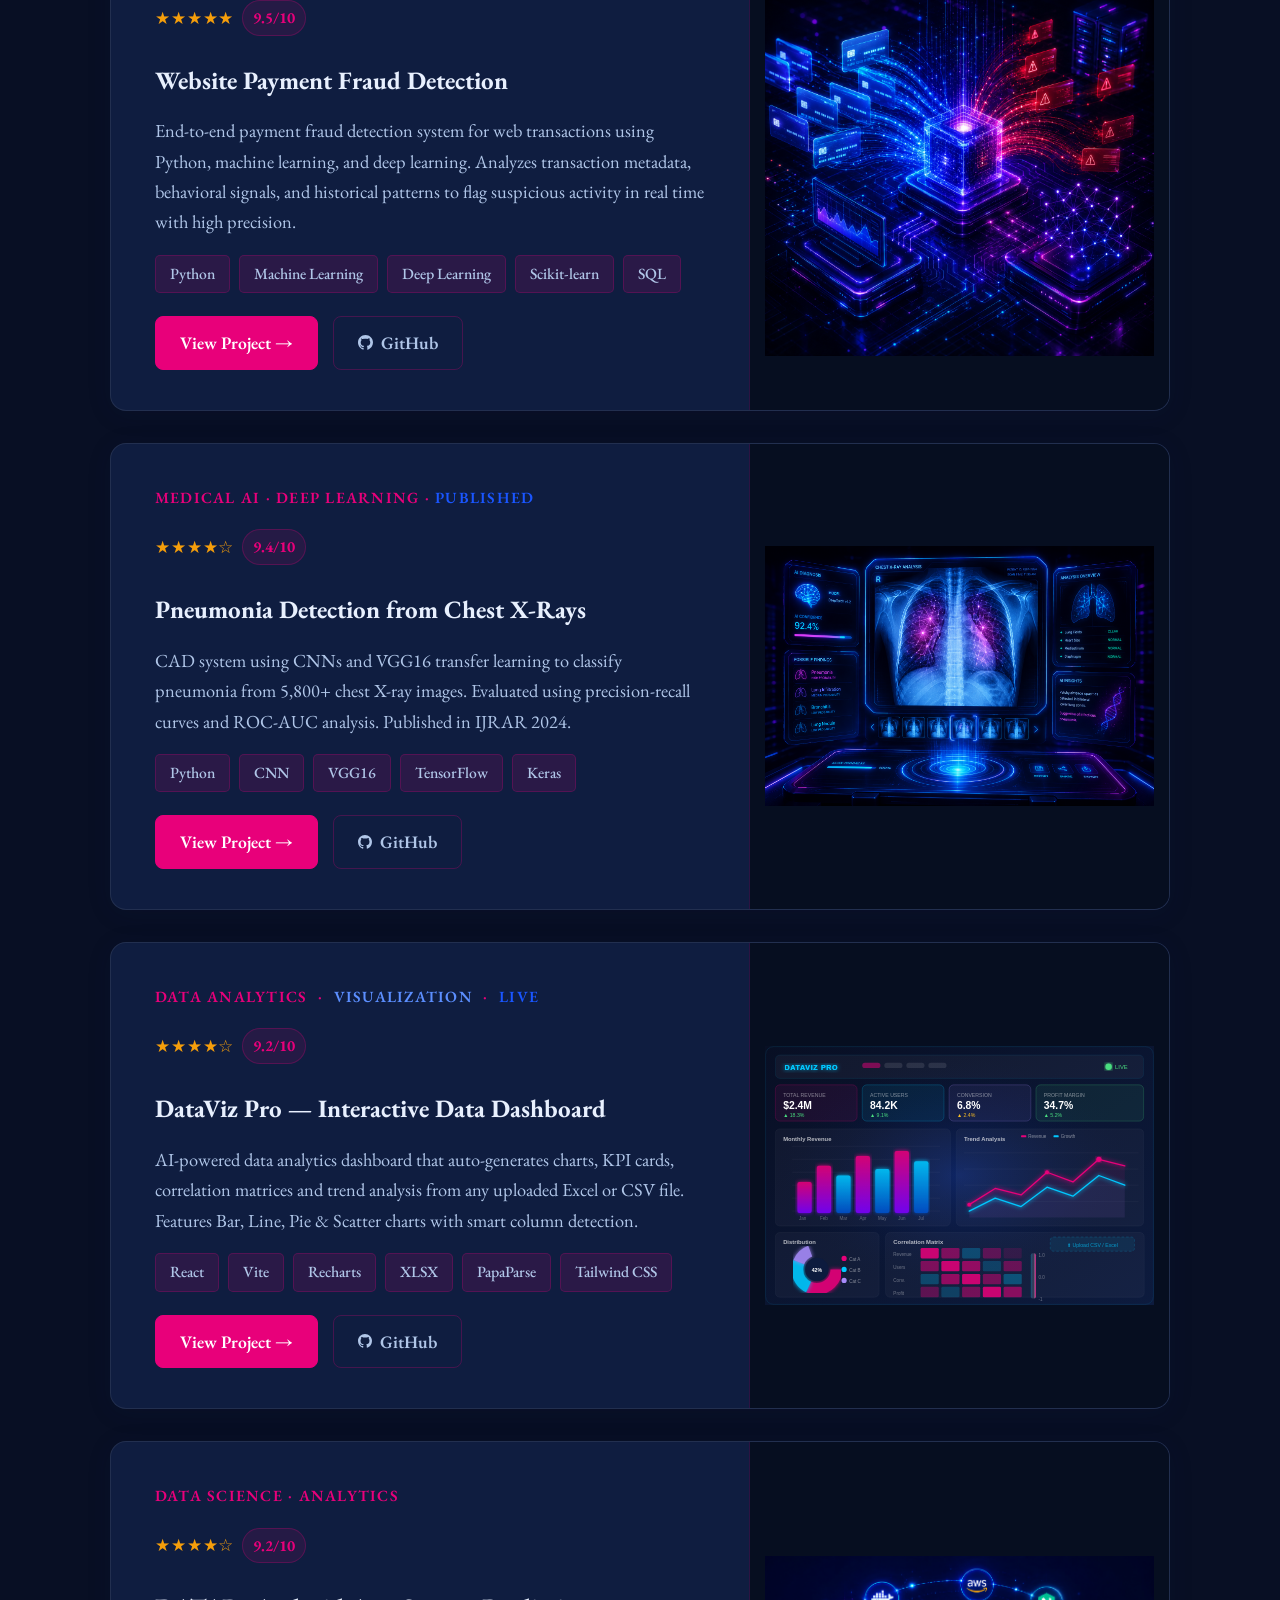
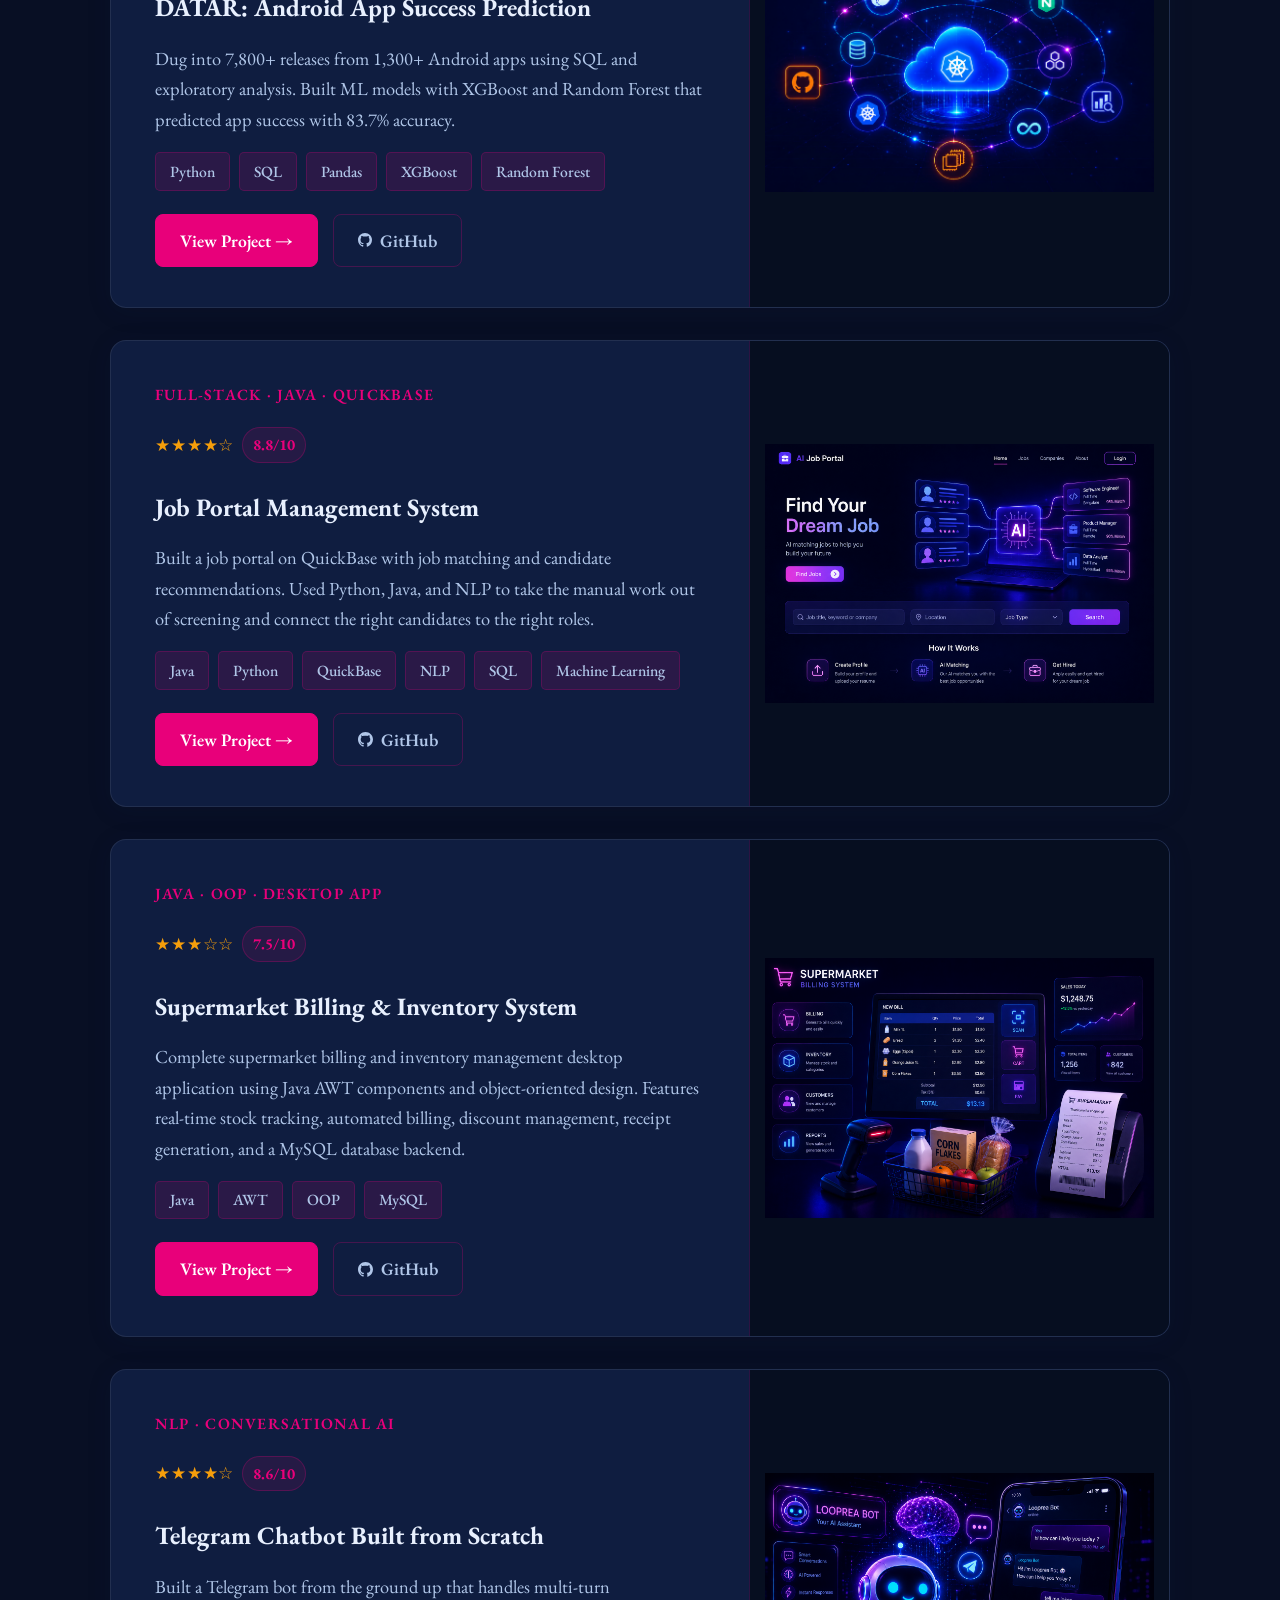
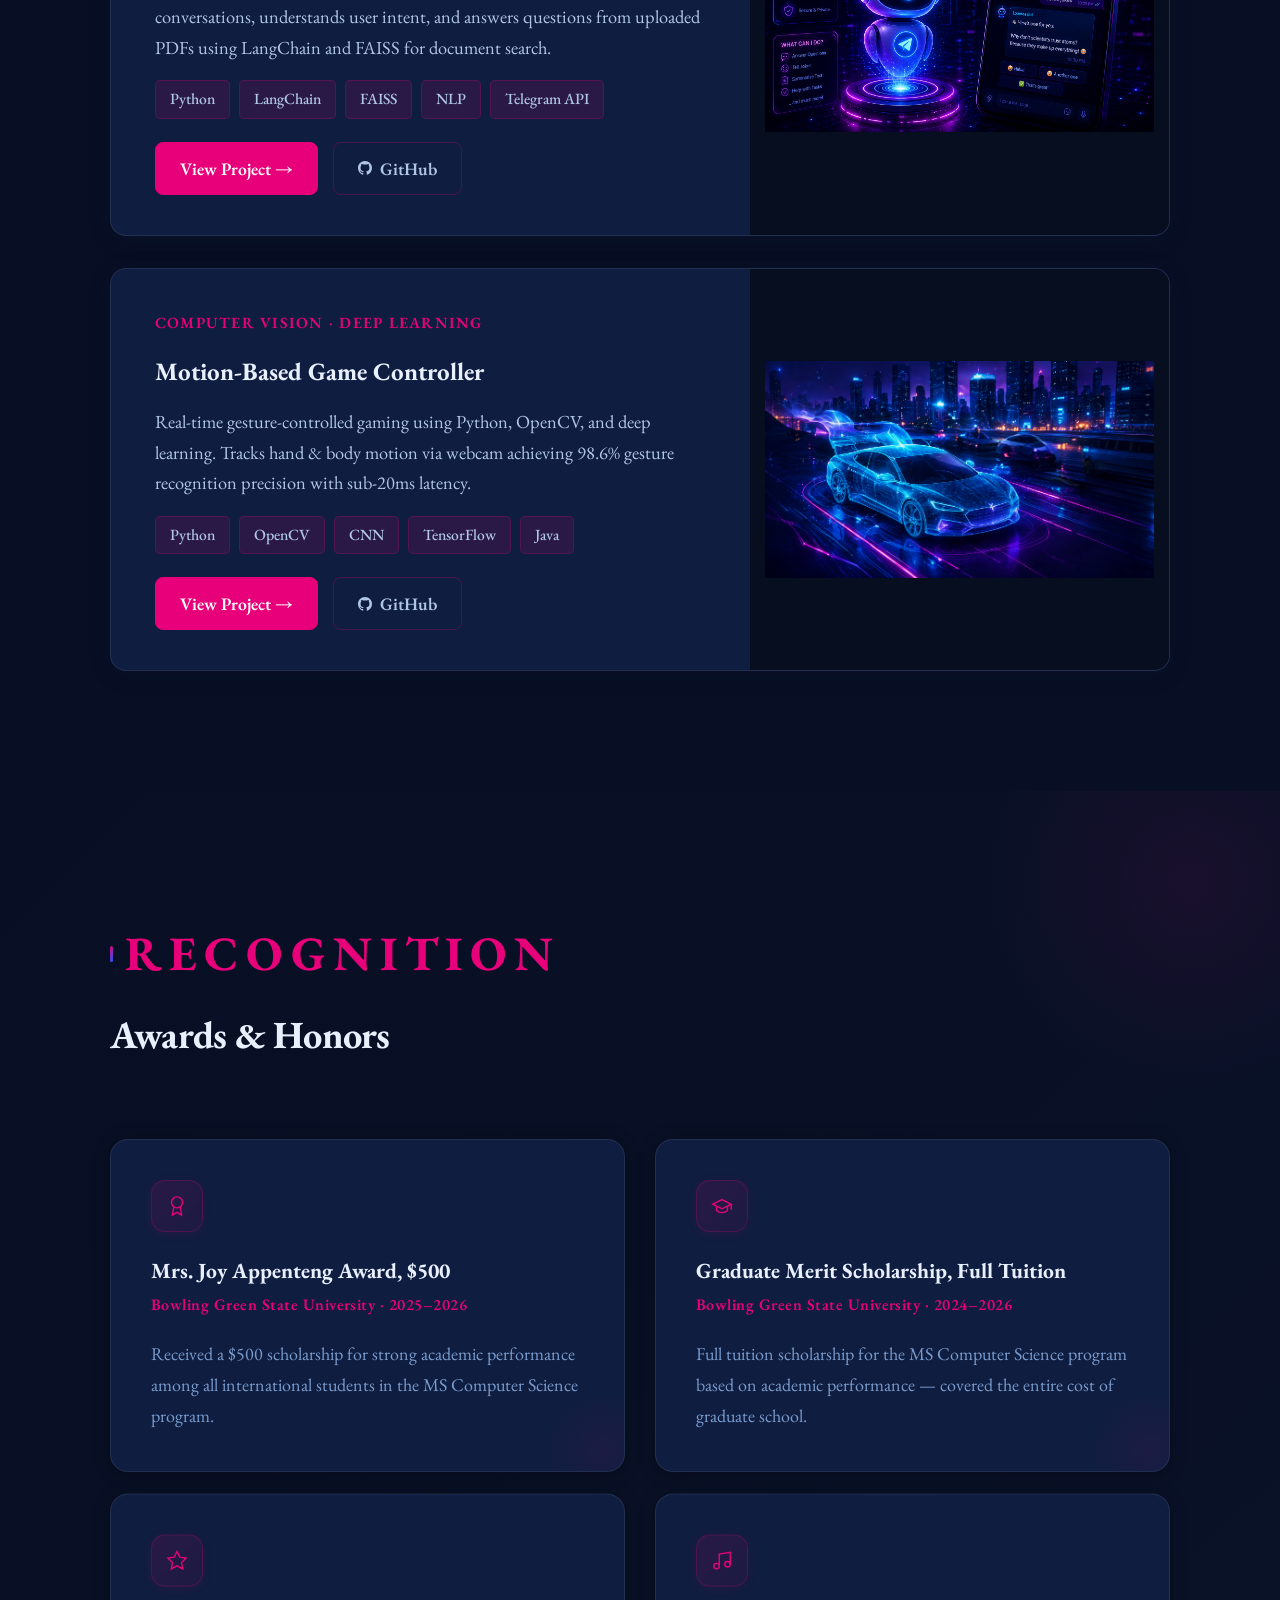
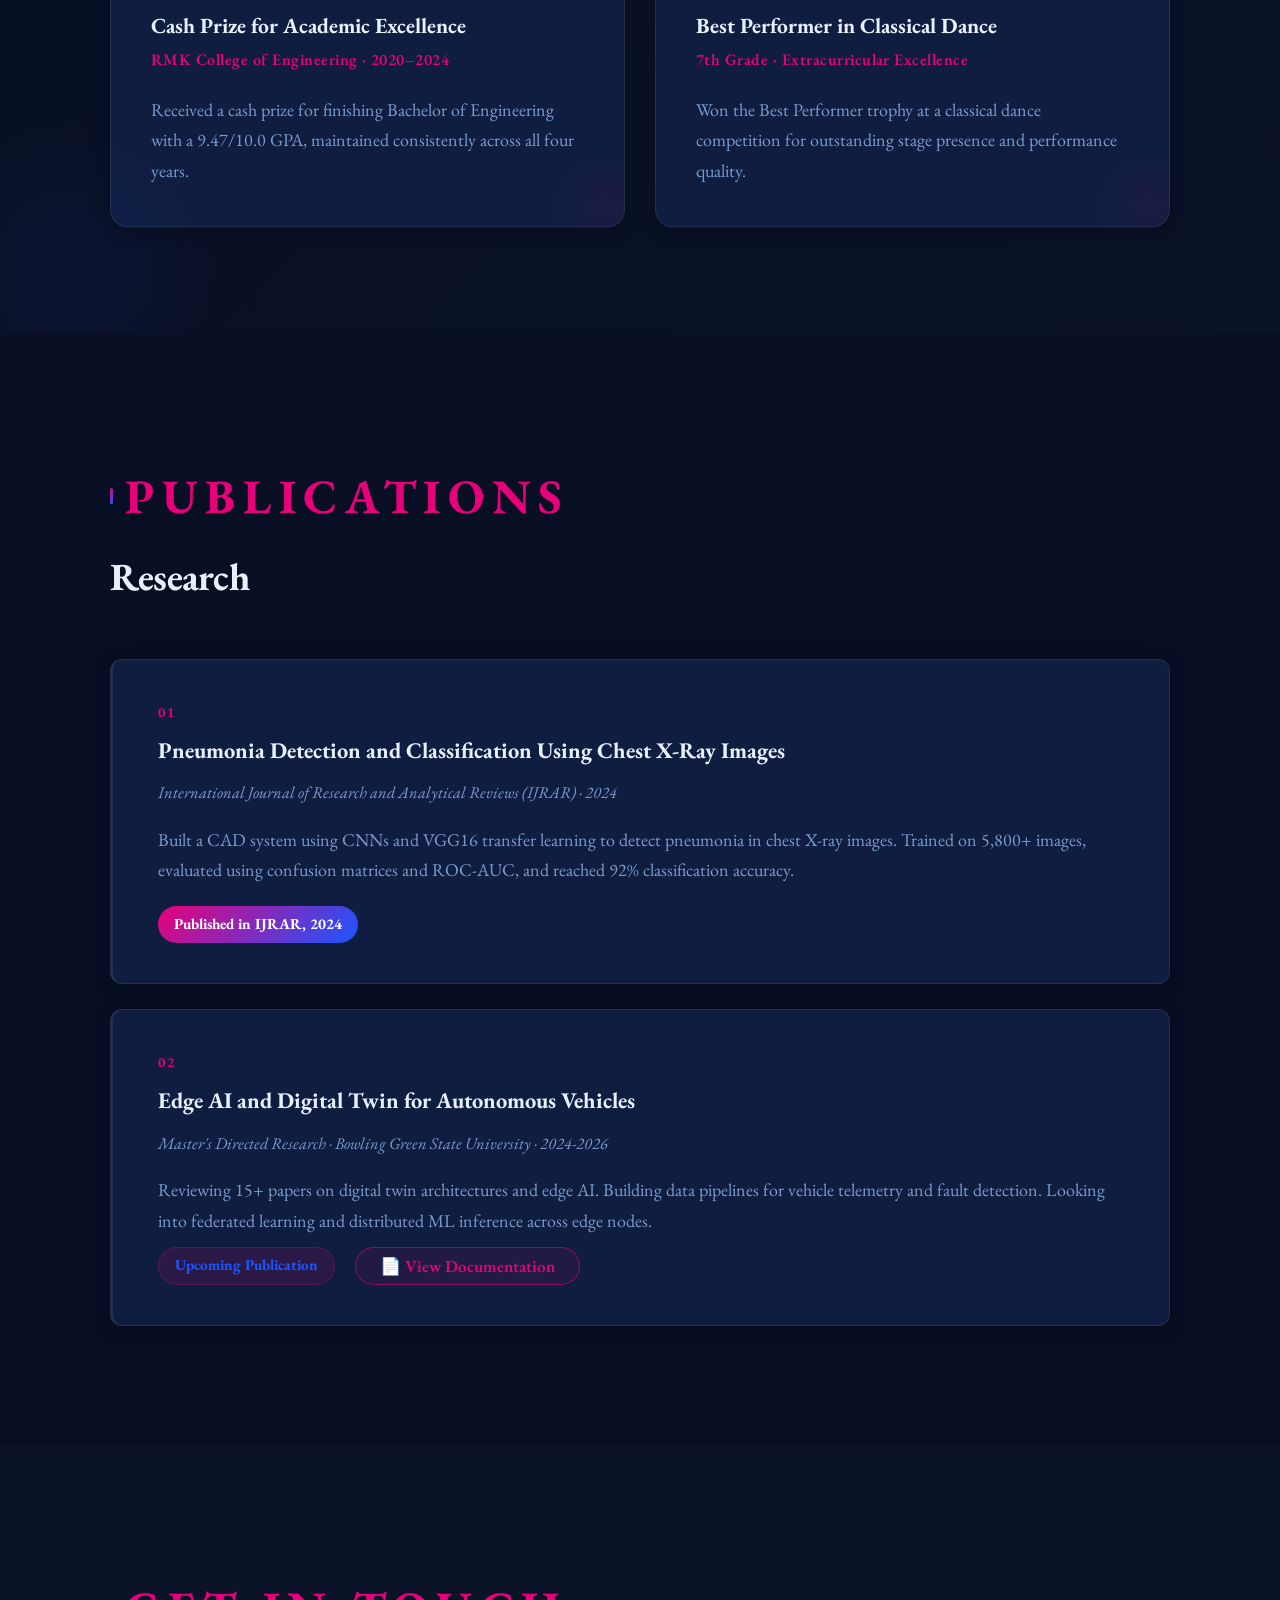
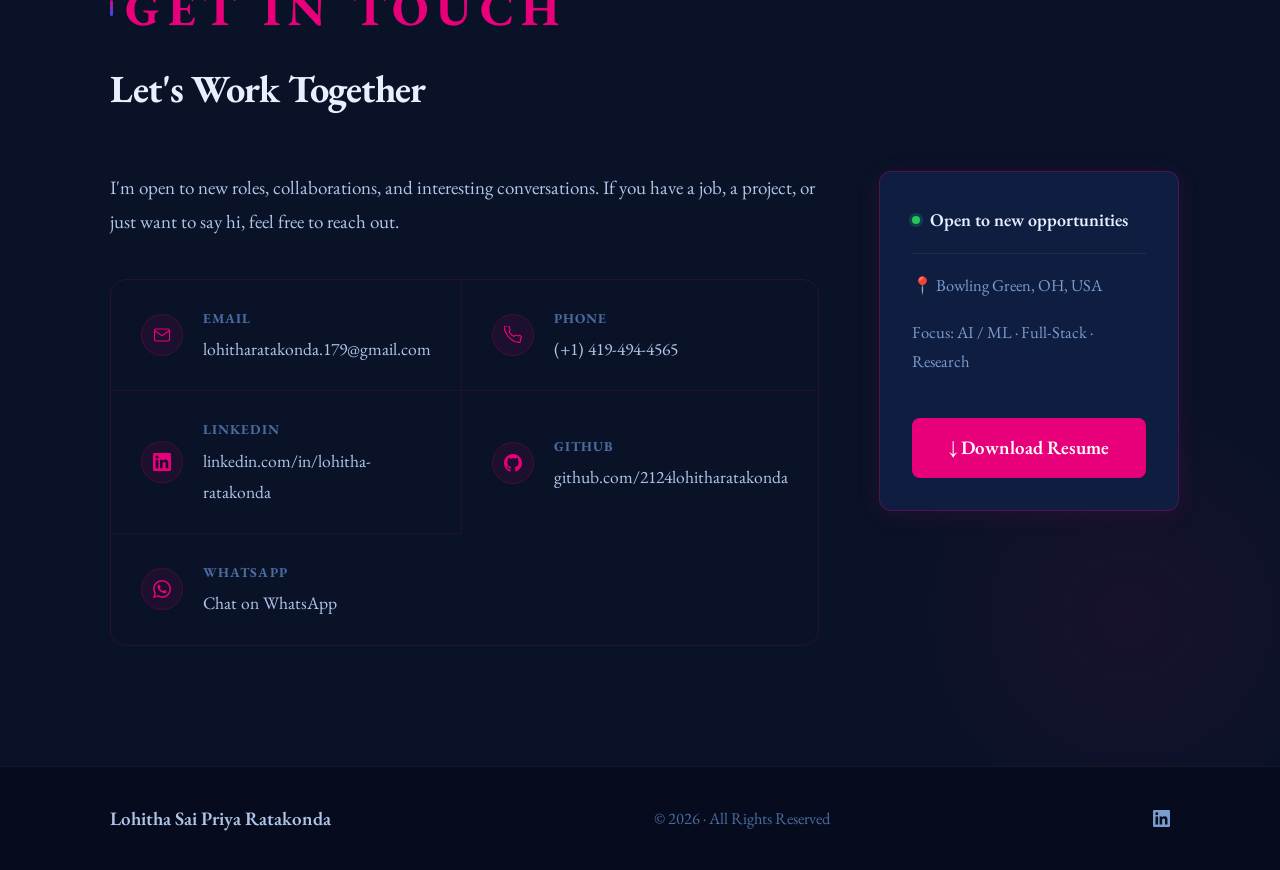
==== commit 3b6200d4: "Increase Education & Certifications heading size + hero bio + edu card sizing Co-Authored-By: Claude" ====
--- a/index.html
+++ b/index.html
@@ -80,7 +80,7 @@
           <span class="hero-role-tag">Cloud Practitioner</span>
         </div>
 
-        <p class="hero-bio">AI/ML Engineer, SDE &amp; Data Analyst building production-grade machine learning systems, full-stack applications, and end-to-end data pipelines. I turn raw data into actionable insights and ship intelligent products that scale — from model development to cloud deployment.</p>
+        <p class="hero-bio">A Software Engineer who builds intelligent systems end-to-end — from designing scalable backends and full-stack applications, to training machine learning models and deploying them to production. I specialise in AI &amp; ML engineering and data analytics, turning complex data into actionable insights and shipping products that scale.</p>
 
         <p class="hero-role"></p>
 
--- a/css/style.css
+++ b/css/style.css
@@ -189,6 +189,7 @@
   position: relative; overflow: hidden;
   display: flex; flex-direction: column;
   justify-content: flex-start;
+  padding-top: 0;
 }
 
 /* Radial glow top-right behind photo */
@@ -209,9 +210,9 @@
 
 .hero-inner {
   position: relative; z-index: 2;
-  max-width: var(--inner); margin: 0 auto; padding: 1.5rem 3.5rem 3rem;
-  display: grid; grid-template-columns: 1fr 380px;
-  gap: 4rem; align-items: center;
+  max-width: 1500px; width: 100%; margin: 0 auto; padding: 5.5rem 4rem 3rem;
+  display: grid; grid-template-columns: 1fr 440px;
+  gap: 3rem; align-items: center;
   width: 100%;
 }
 
@@ -794,7 +795,7 @@
 
 /* Education label */
 .edu-section-label {
-  font-size: 0.72rem; font-weight: 700; text-transform: uppercase;
+  font-size: 1.1rem; font-weight: 700; text-transform: uppercase;
   letter-spacing: 0.14em; color: var(--cyan);
   margin: 3rem 0 1.5rem;
   display: flex; align-items: center; gap: 1rem;
@@ -2941,15 +2942,17 @@
   .etag { font-size:0.75rem; padding:0.22rem 0.65rem; }
 }
 
-/* ── Education cards: wider inner so images are larger and text readable ── */
+/* ── Education cards: controlled size ── */
 #about .inner {
-  max-width: 1400px !important;
+  max-width: 1380px !important;
   padding-left: 2rem !important;
   padding-right: 2rem !important;
 }
 .cards-row img {
   width: 100% !important;
   height: auto !important;
+  max-height: 460px !important;
+  object-fit: contain !important;
   display: block !important;
 }
 
